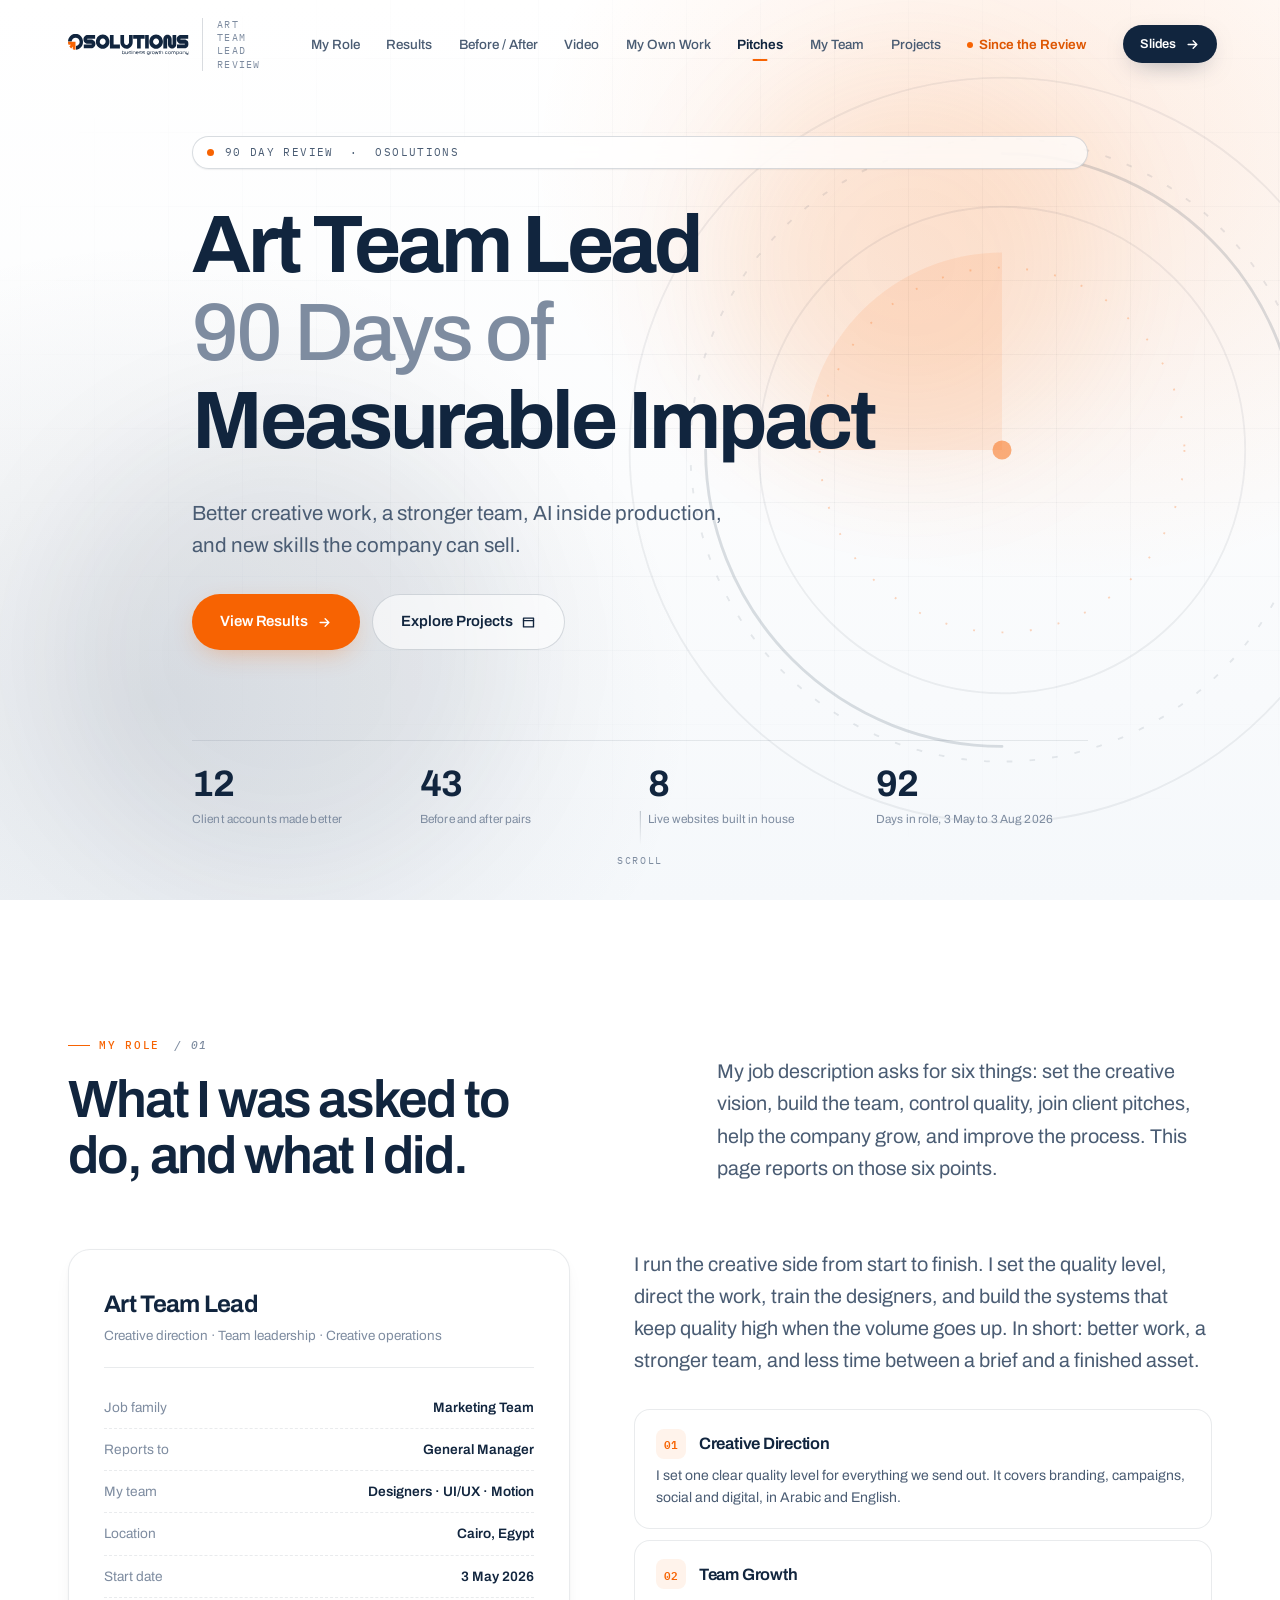
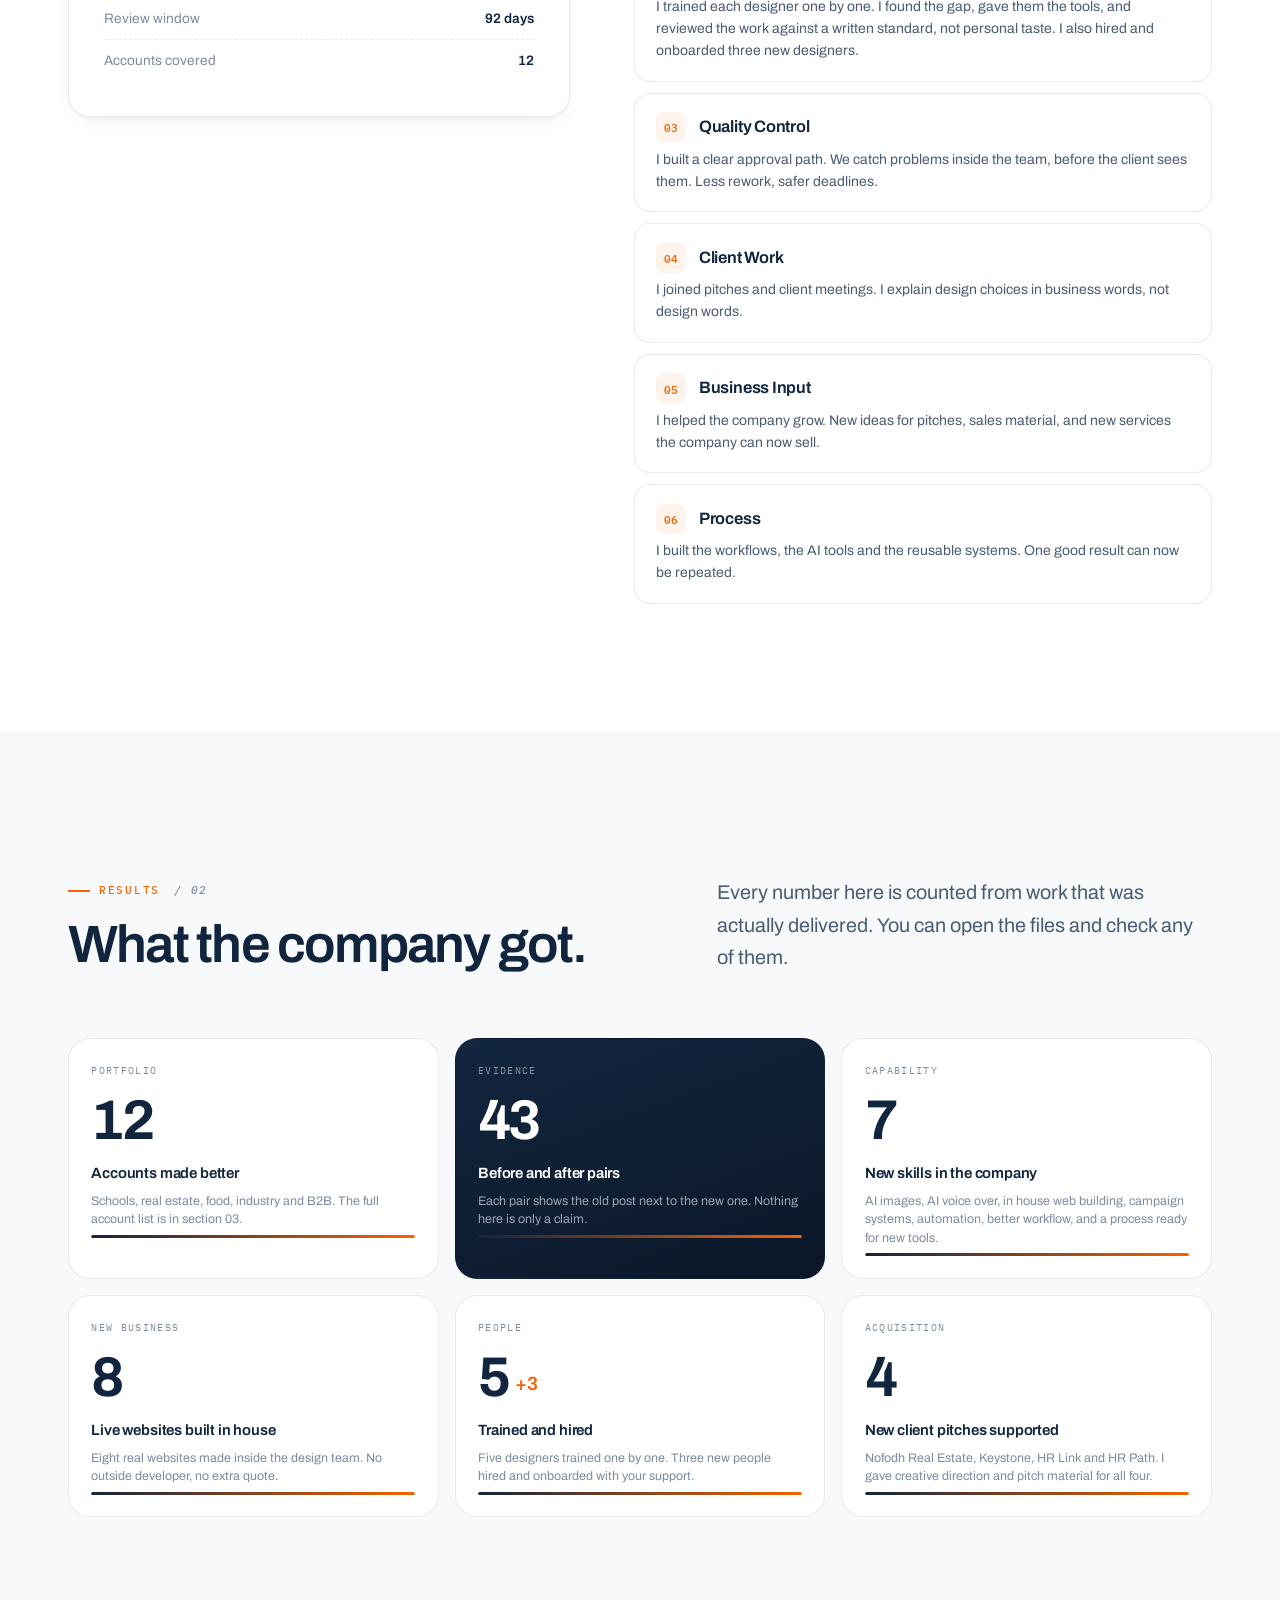
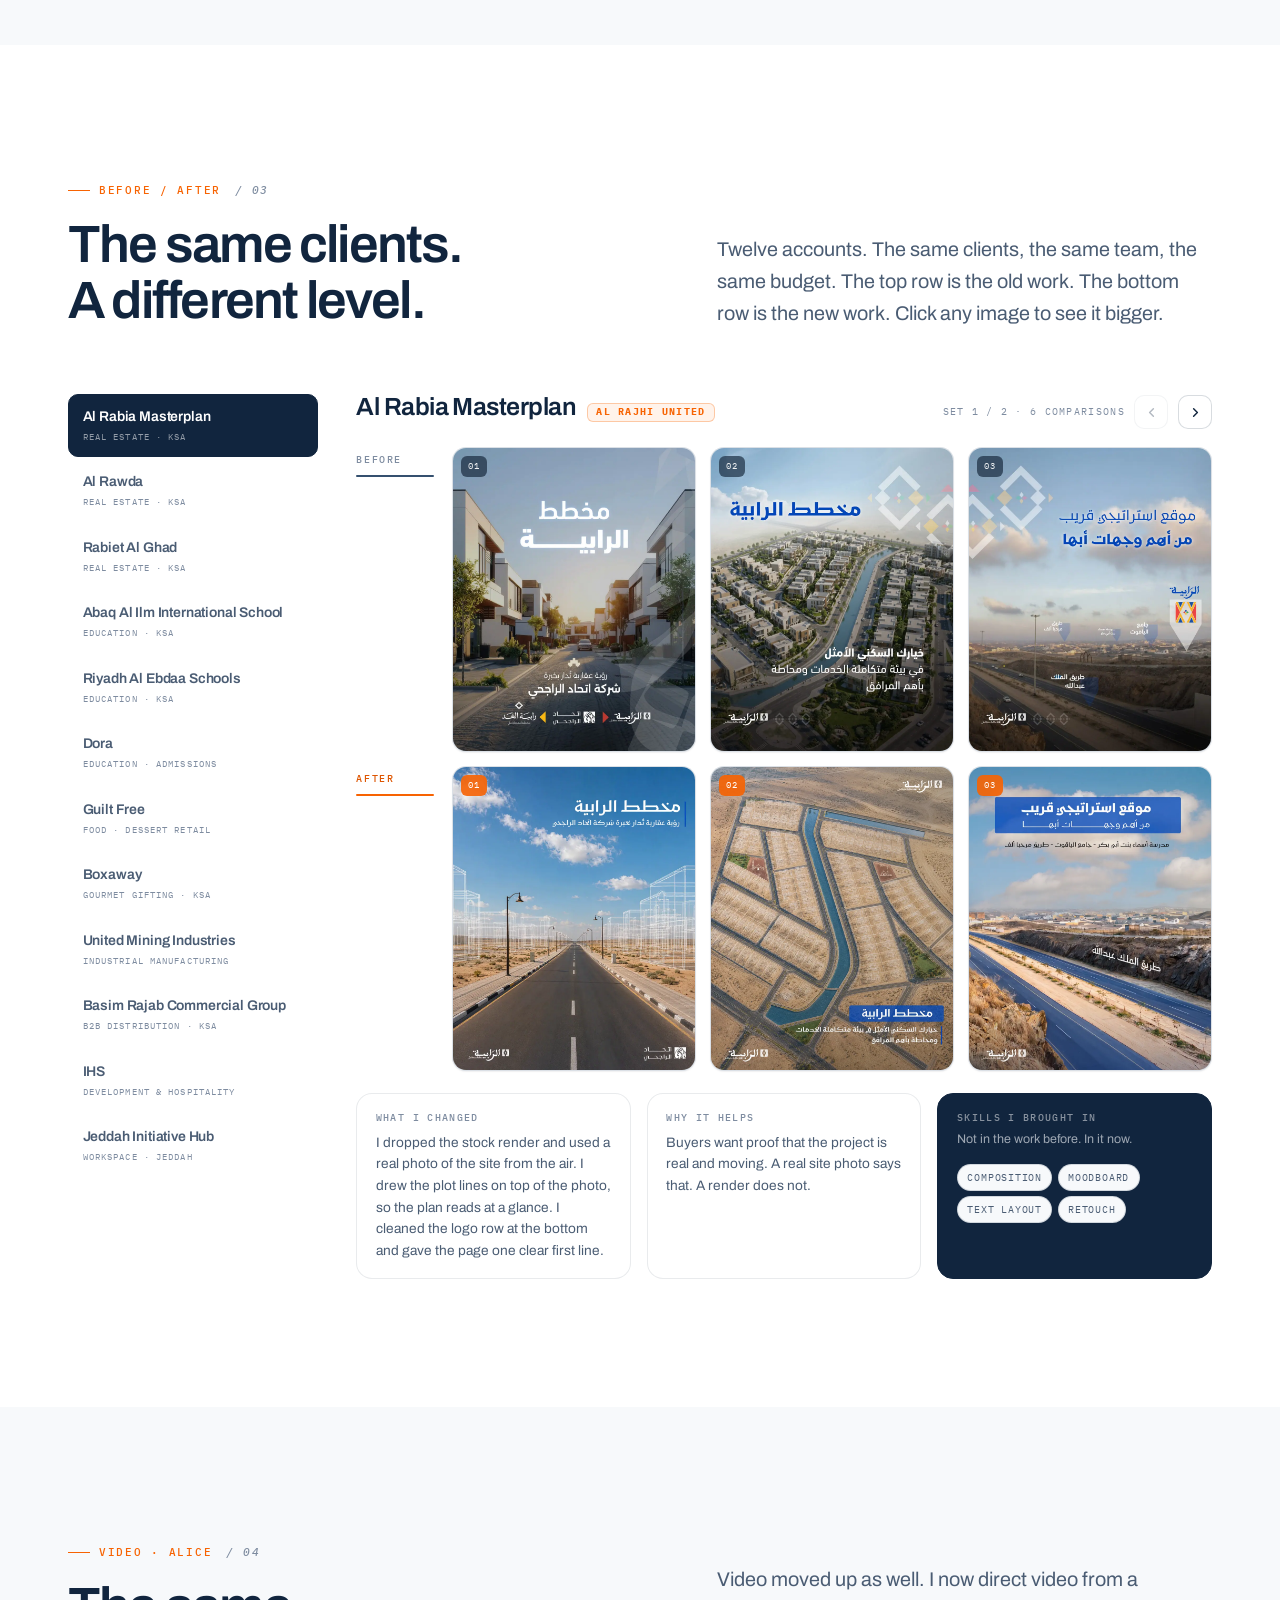
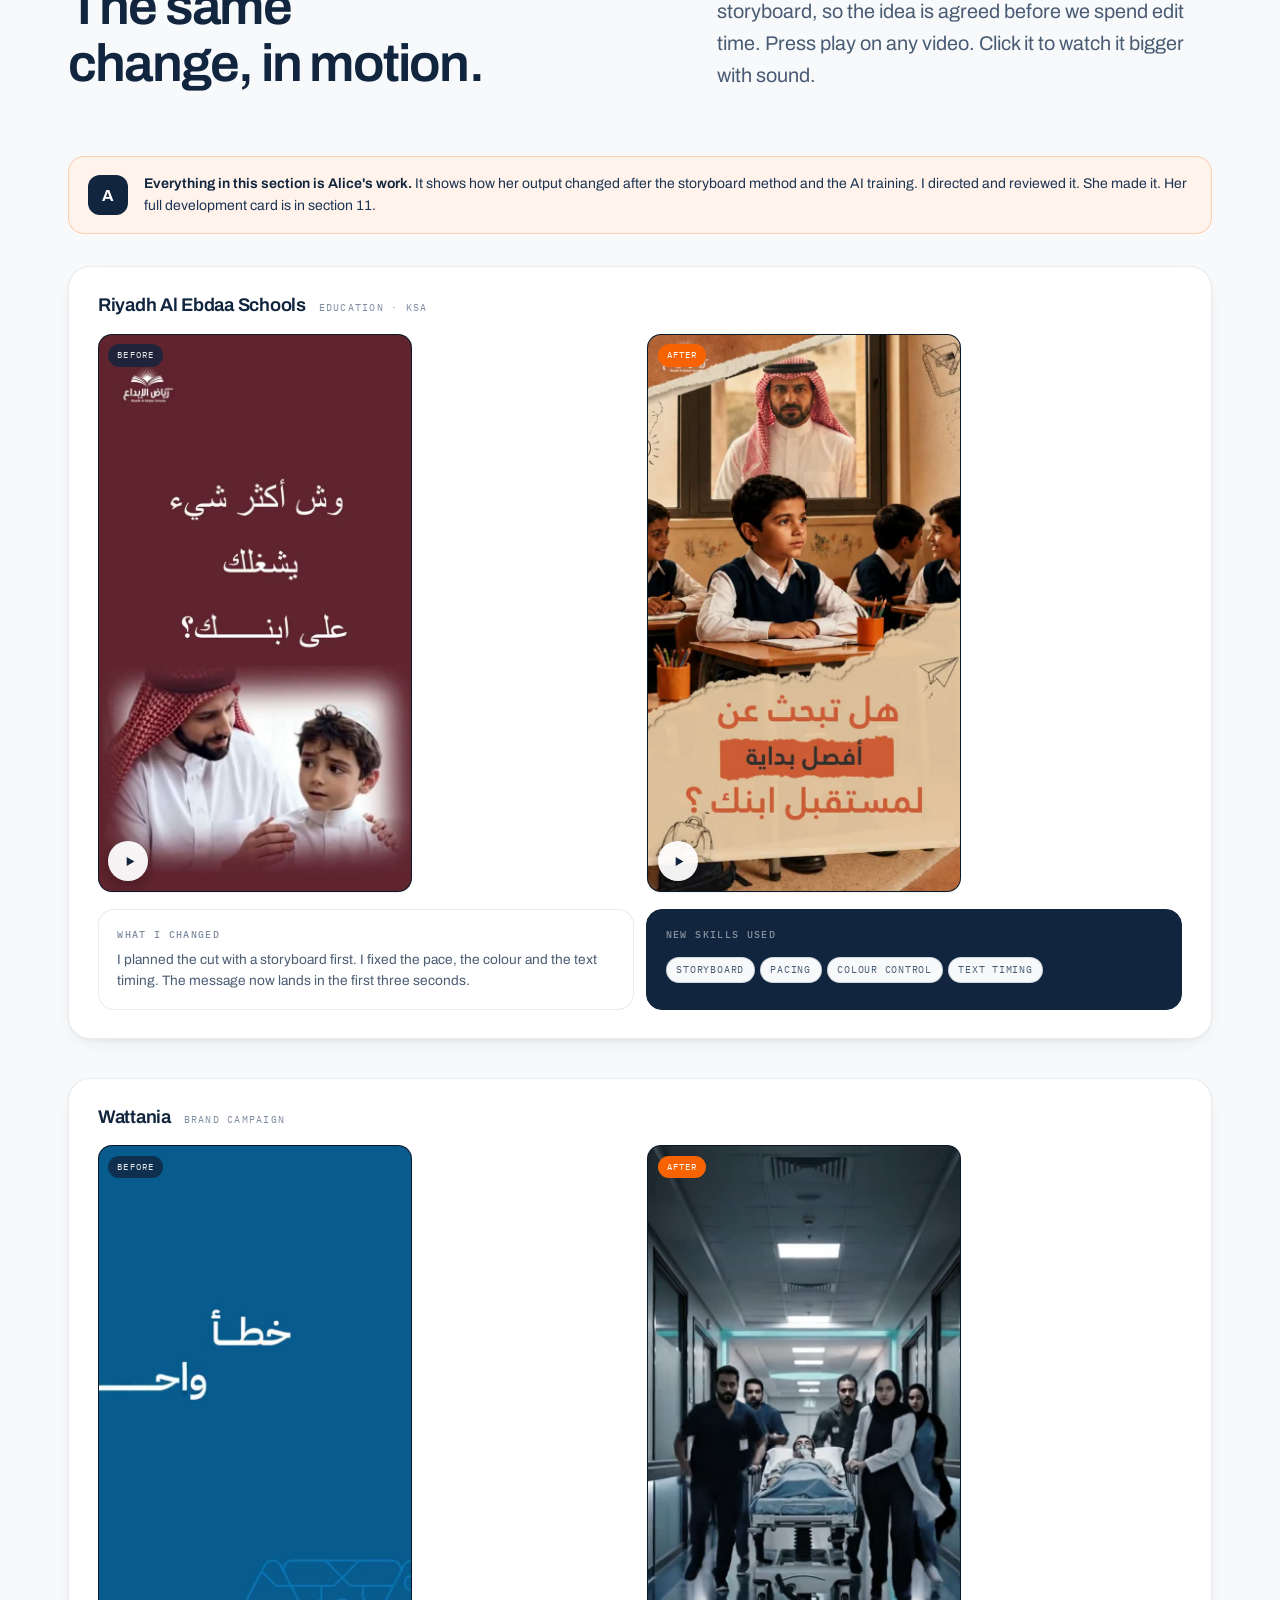
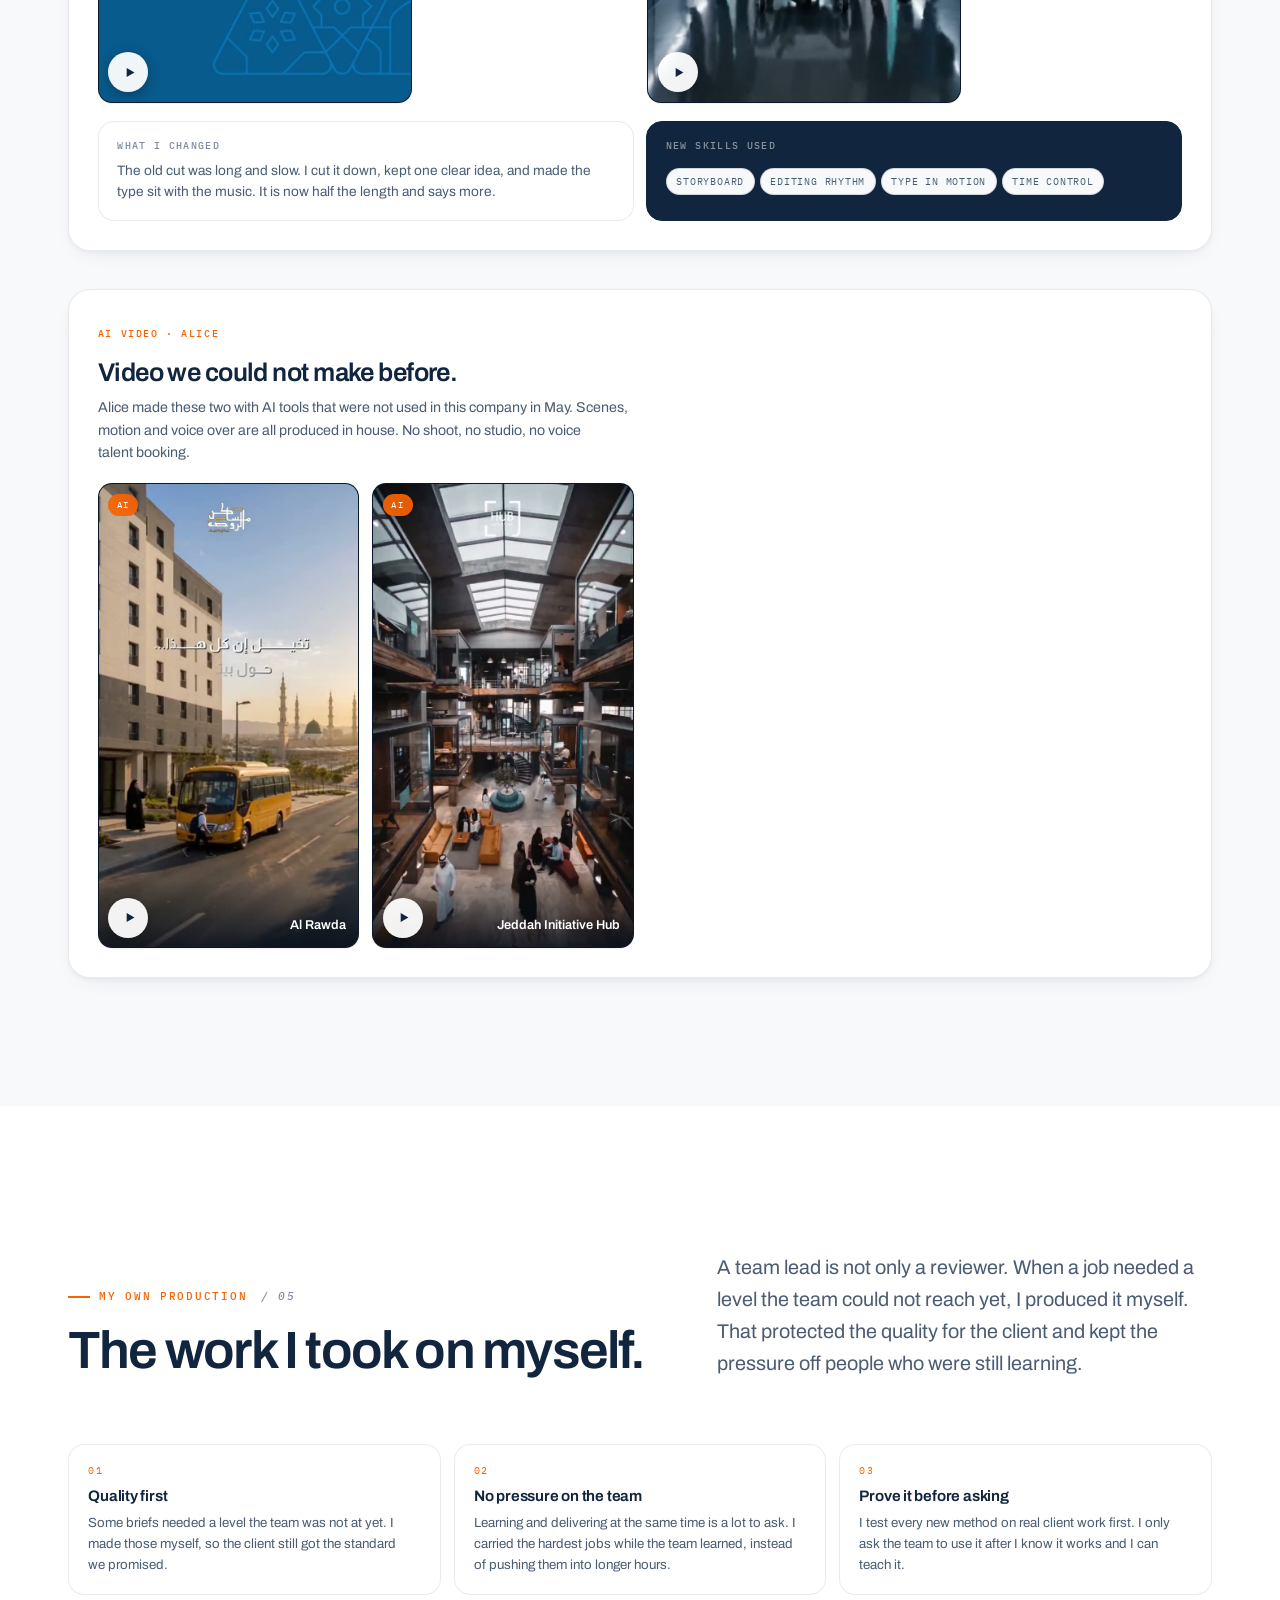
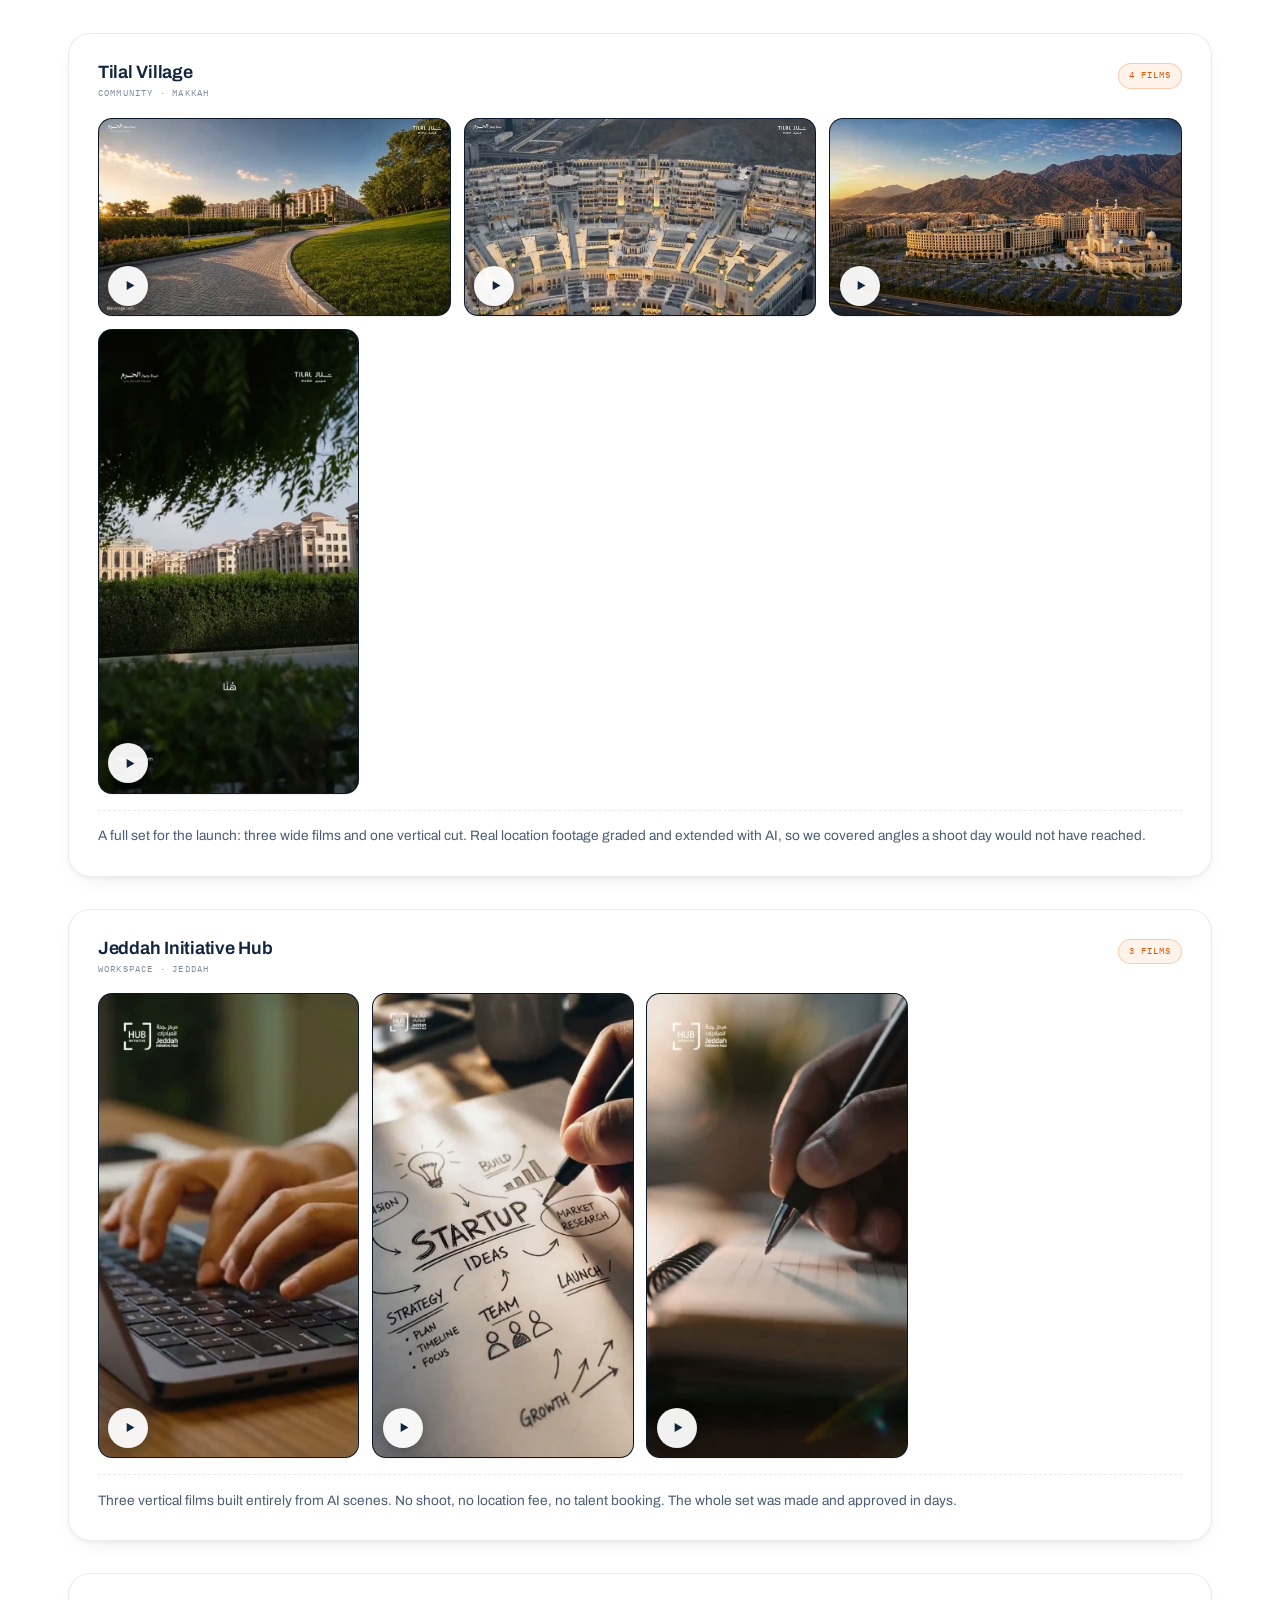
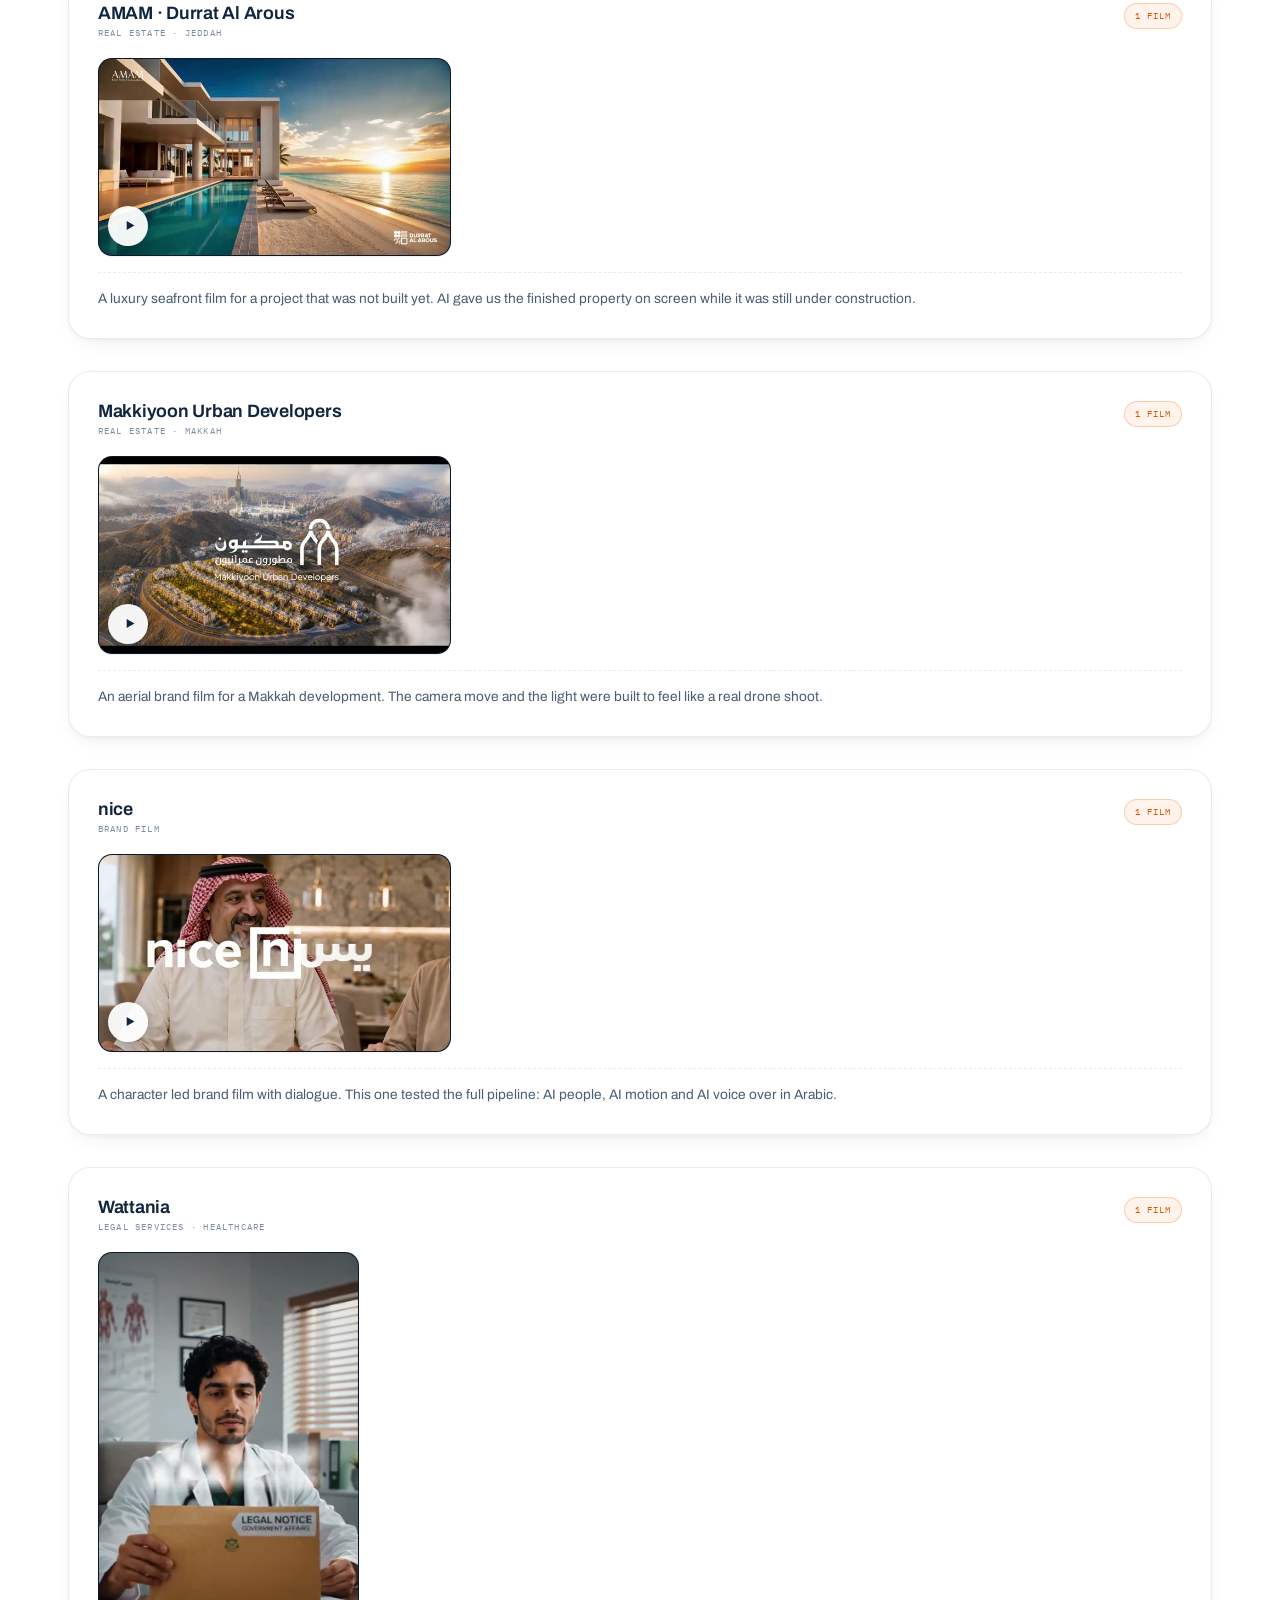
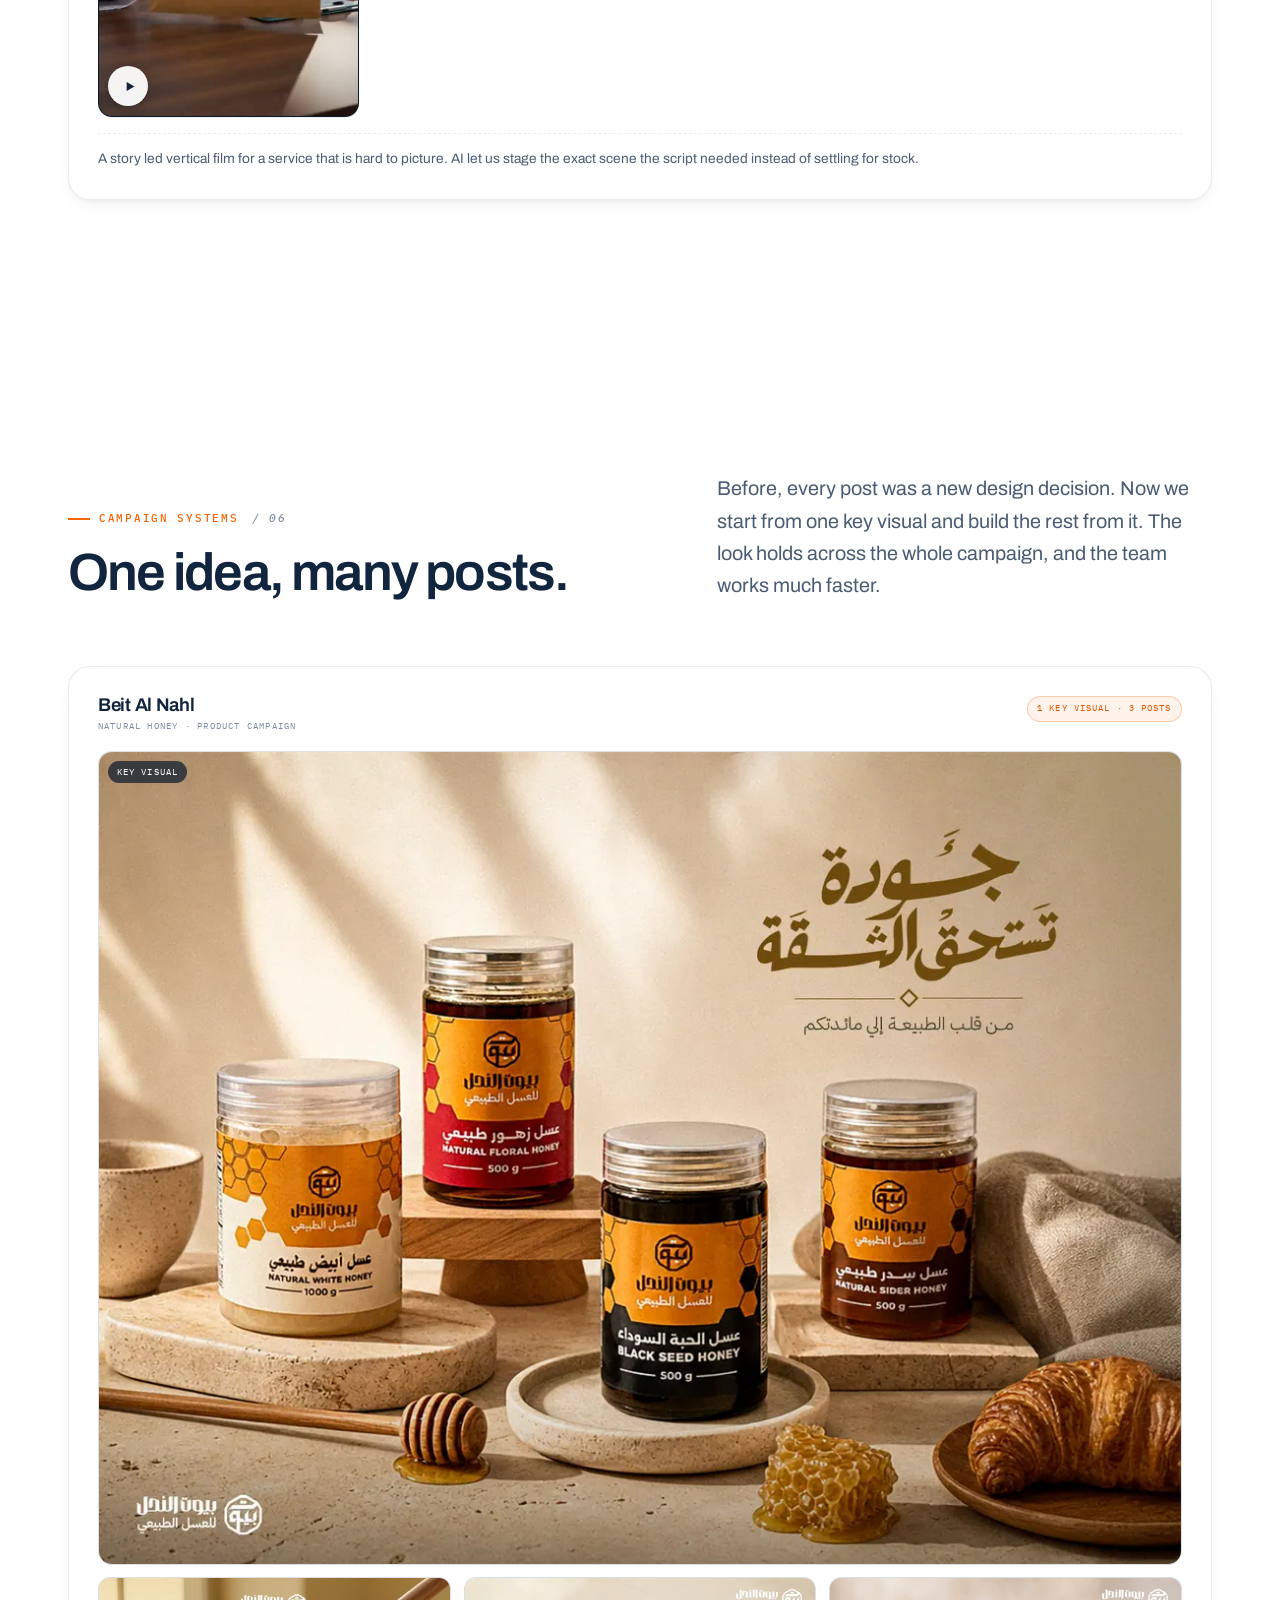
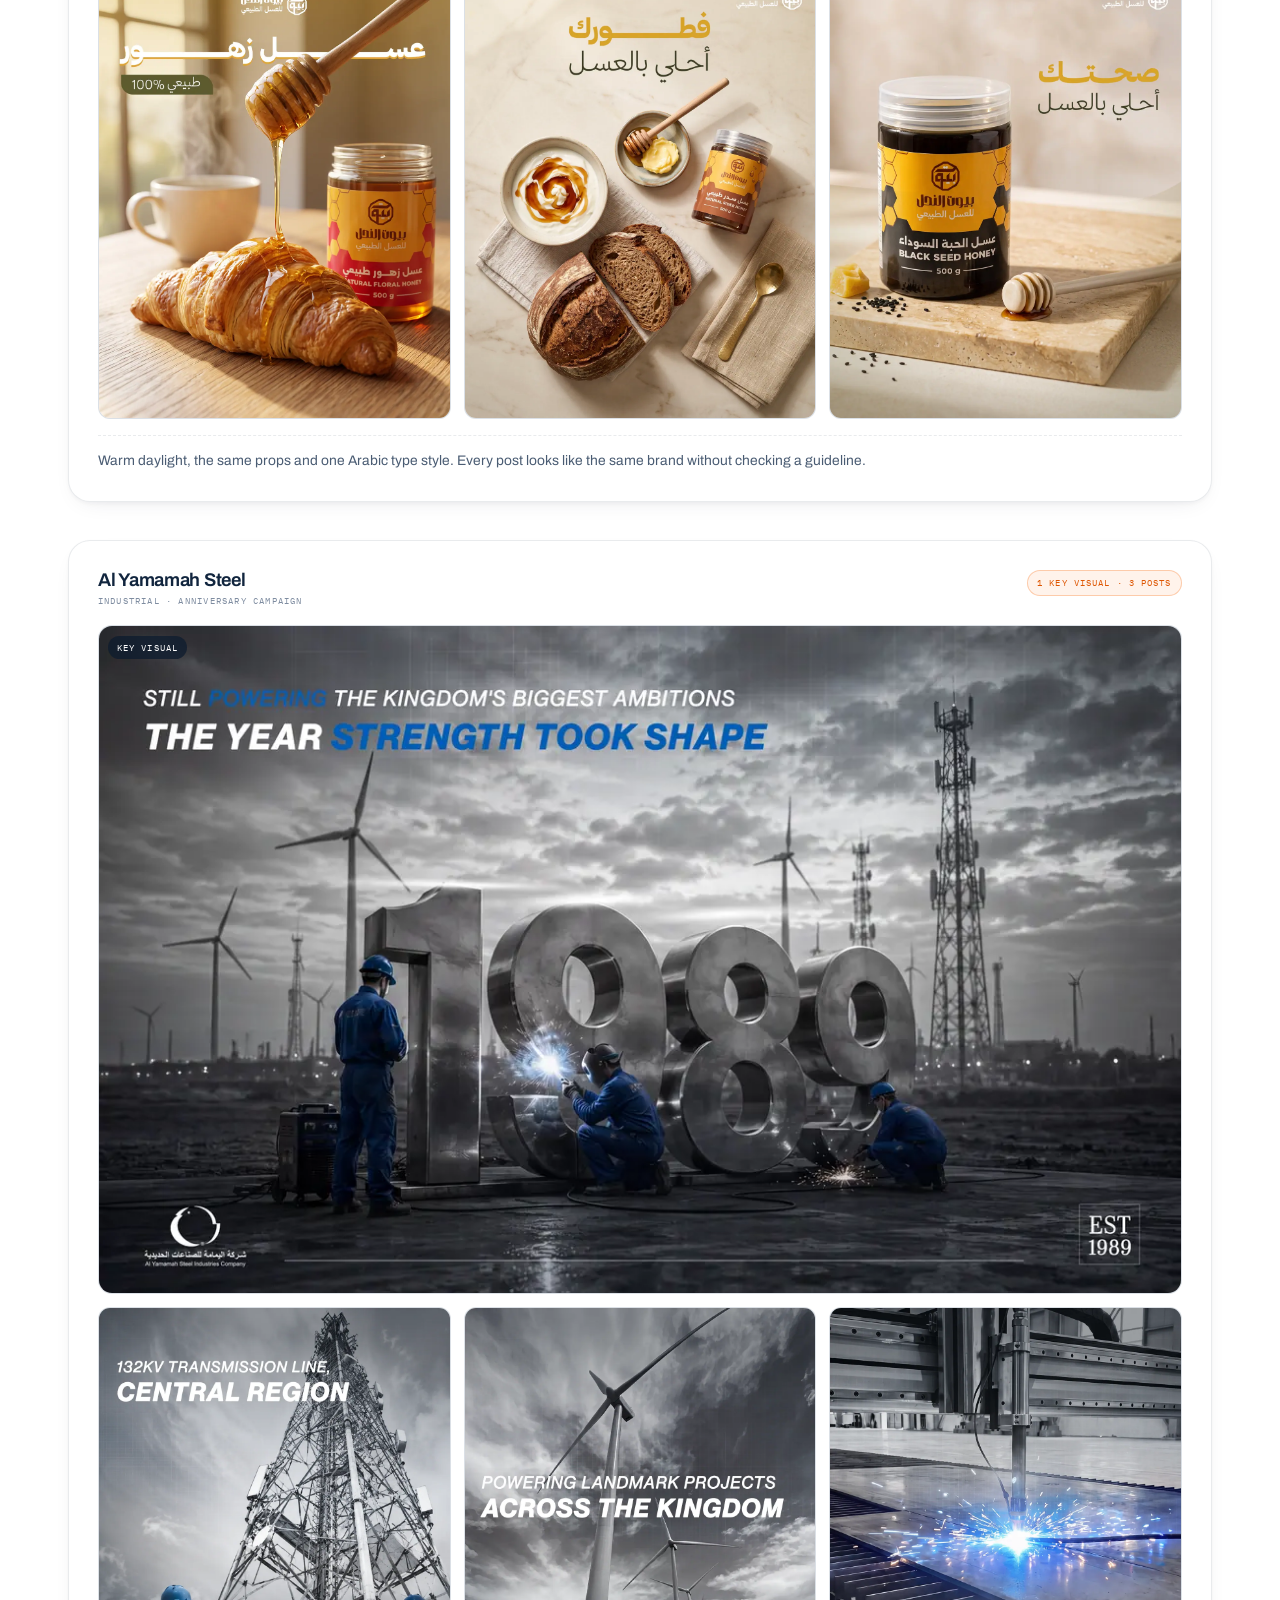
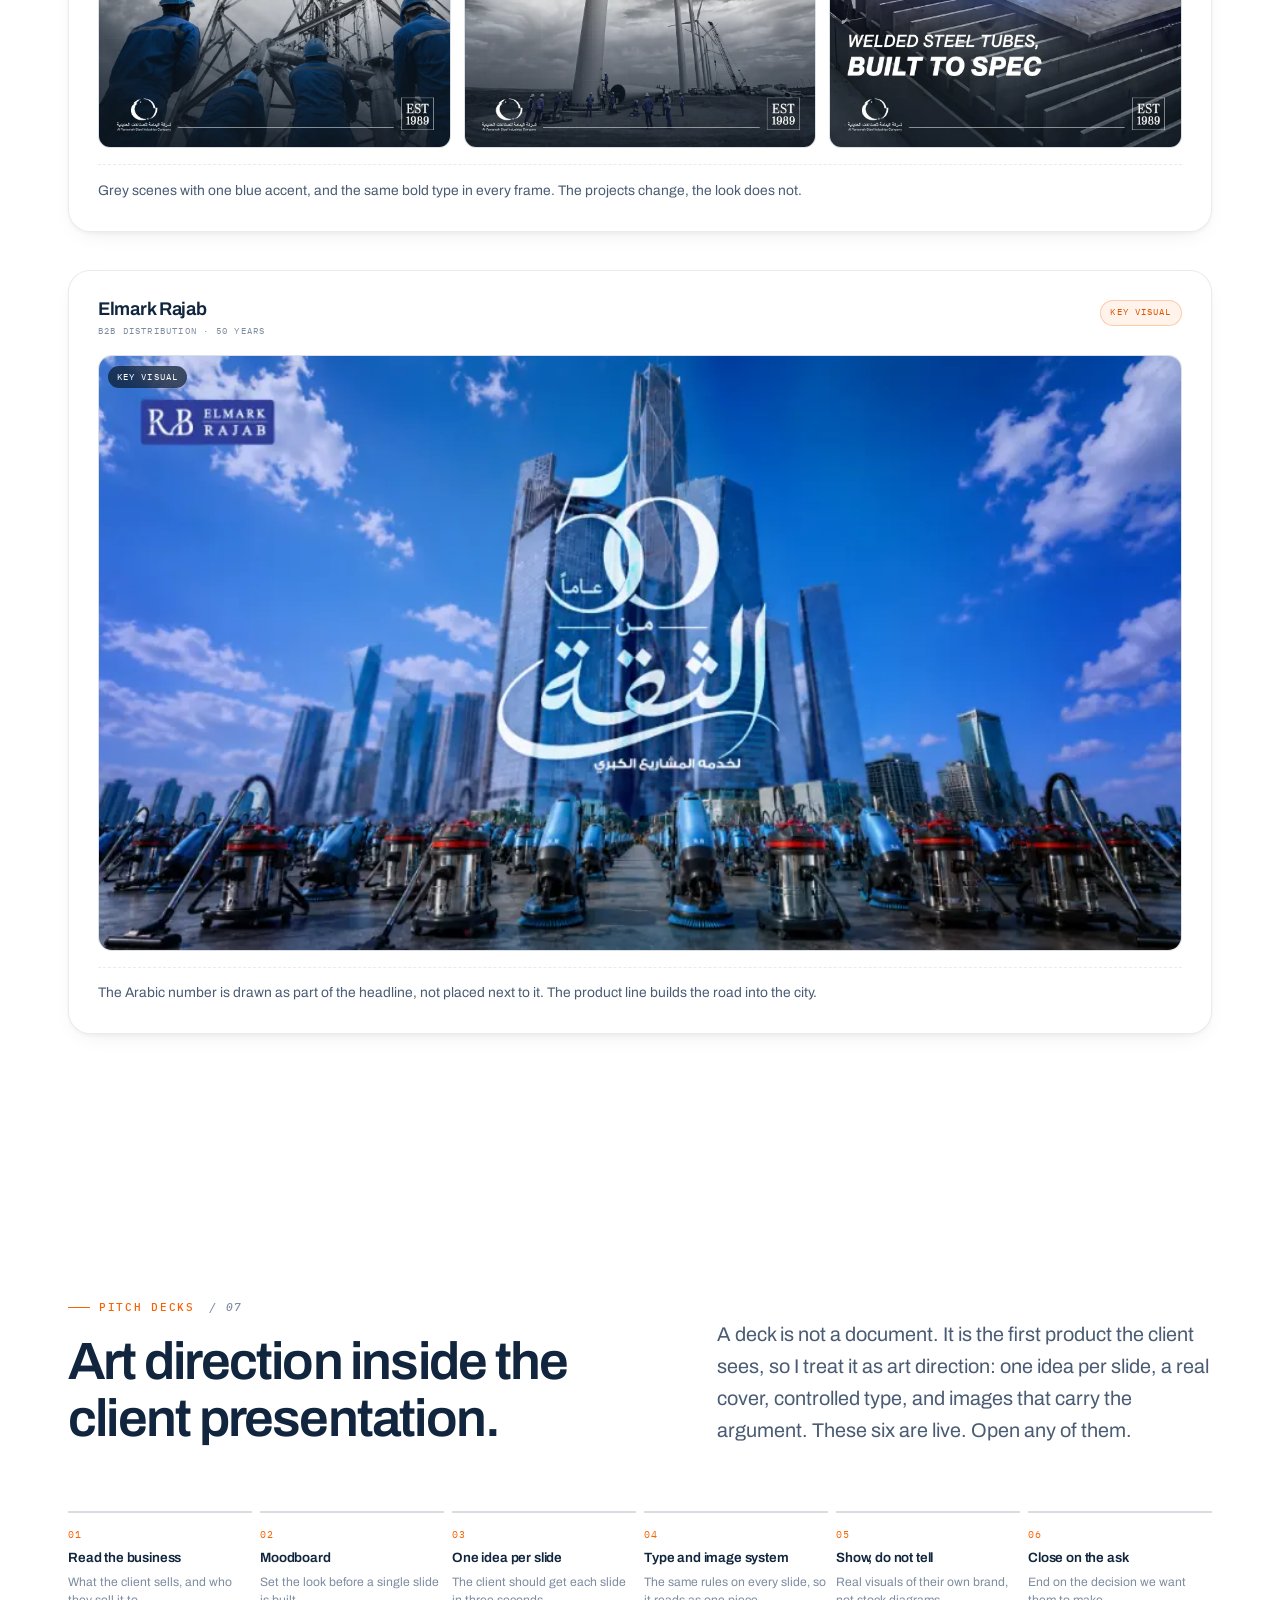
==== index.html @ 4e7a276c "Fix two blank Almashriqiya brochure pages Co-Authored-By: Claude Opus 5.5 <noreply@anthropic.com>" ====
<!DOCTYPE html>
<html lang="en" dir="ltr">
<head>
<meta charset="UTF-8">
<meta name="viewport" content="width=device-width, initial-scale=1">
<title>Art Team Lead · 90 Days of Measurable Impact</title>
<meta name="description" content="A 90 day review of the Art Team Lead role: creative quality, team growth, AI in production, new clients and new skills.">
<meta name="robots" content="noindex, nofollow">
<meta name="theme-color" content="#FFFFFF">
<link rel="icon" type="image/svg+xml" href="assets/img/favicon.svg">
<link rel="preconnect" href="https://fonts.googleapis.com">
<link rel="preconnect" href="https://fonts.gstatic.com" crossorigin>
<link href="https://fonts.googleapis.com/css2?family=Archivo:wdth,wght@100..125,300..800&family=IBM+Plex+Mono:wght@400;500;600&family=IBM+Plex+Sans+Arabic:wght@400;500;600;700&display=swap" rel="stylesheet">
<link rel="stylesheet" href="assets/css/main.css">
<link rel="stylesheet" href="assets/css/now.css?v=5">
</head>
<body>

<div class="scrollbar"><div class="scrollbar__fill" id="progress"></div></div>

<!-- ============ NAV ============ -->
<header class="nav" id="nav">
  <div class="shell nav__in">
    <a class="nav__brand" href="#top">
      <img src="assets/img/logo.svg" alt="Osolutions" width="253" height="44">
      <span>Art Team Lead Review</span>
    </a>
    <nav class="nav__links" aria-label="Sections">
      <a class="nav__link" href="#mandate">My Role</a>
      <a class="nav__link" href="#impact">Results</a>
      <a class="nav__link" href="#evidence">Before / After</a>
      <a class="nav__link" href="#video">Video</a>
      <a class="nav__link" href="#mine">My Own Work</a>
      <a class="nav__link" href="#pitches">Pitches</a>
      <a class="nav__link" href="#people">My Team</a>
      <a class="nav__link" href="#projects">Projects</a>
      <a class="nav__link nav__link--new" href="#since">Since the Review</a>
    </nav>
    <a class="btn btn--navy btn--sm nav__cta" href="#deck">
      Slides
      <svg viewBox="0 0 24 24" fill="none" stroke="currentColor" stroke-width="2.2" stroke-linecap="round" stroke-linejoin="round"><path d="M5 12h14M13 6l6 6-6 6"/></svg>
    </a>
    <button class="nav__toggle" id="navToggle" aria-label="Menu" aria-expanded="false"><span></span></button>
  </div>
</header>

<div class="drawer" id="drawer">
  <ul>
    <li><a href="#mandate">My Role</a></li>
    <li><a href="#impact">Results</a></li>
    <li><a href="#evidence">Before / After</a></li>
    <li><a href="#video">Video</a></li>
    <li><a href="#mine">My Own Work</a></li>
    <li><a href="#campaigns">Campaigns</a></li>
    <li><a href="#pitches">Pitches</a></li>
    <li><a href="#acquisition">New Clients</a></li>
    <li><a href="#innovation">New Skills</a></li>
    <li><a href="#ai">AI</a></li>
    <li><a href="#people">My Team</a></li>
    <li><a href="#projects">Projects</a></li>
    <li><a href="#highlights">Highlights</a></li>
    <li class="drawer__ch"><a href="#since">Since the Review</a></li>
    <li><a href="#n-team">The Team Now</a></li>
    <li><a href="#n-ai">AI Workflow</a></li>
    <li><a href="#n-plan">Learning Plan</a></li>
    <li><a href="#n-work">The Work</a></li>
    <li><a href="#n-sites">Landing Pages</a></li>
  </ul>
</div>

<main id="top">

<!-- ============ HERO ============ -->
<section class="hero">
  <div class="hero__bg" aria-hidden="true">
    <div class="hero__wash"></div>
    <div class="hero__grid"></div>
    <div class="hero__orb hero__orb--1"></div>
    <div class="hero__orb hero__orb--2"></div>
    <svg class="hero__mark" viewBox="0 0 400 400" fill="none">
      <circle class="ring ring--c" cx="200" cy="200" r="196"/>
      <circle class="ring ring--a" cx="200" cy="200" r="164"/>
      <circle class="ring ring--c" cx="200" cy="200" r="128"/>
      <circle class="ring ring--b" cx="200" cy="200" r="96"/>
      <path class="quad" d="M200 200 L200 96 A104 104 0 0 0 96 200 Z"/>
      <path class="arc" d="M200 44 A156 156 0 0 1 356 200"/>
      <path class="arc" d="M200 356 A156 156 0 0 1 44 200"/>
      <circle cx="200" cy="200" r="5" fill="rgba(247,99,2,.55)"/>
    </svg>
  </div>

  <div class="shell hero__in">
    <span class="hero__eyebrow"><i class="hero__pulse"></i> 90 Day Review &nbsp;·&nbsp; Osolutions</span>
    <h1>
      Art Team Lead
      <span class="l2">90 Days of <em>Measurable Impact</em></span>
    </h1>
    <p class="hero__sub">Better creative work, a stronger team, AI inside production, and new skills the company can sell.</p>
    <div class="hero__actions">
      <a class="btn btn--primary btn--lg" href="#impact">
        View Results
        <svg viewBox="0 0 24 24" fill="none" stroke="currentColor" stroke-width="2.2" stroke-linecap="round" stroke-linejoin="round"><path d="M5 12h14M13 6l6 6-6 6"/></svg>
      </a>
      <a class="btn btn--ghost btn--lg" href="#projects">
        Explore Projects
        <svg viewBox="0 0 24 24" fill="none" stroke="currentColor" stroke-width="2.2" stroke-linecap="round" stroke-linejoin="round"><path d="M4 5h16v14H4z"/><path d="M4 9h16"/></svg>
      </a>
    </div>

    <div class="hero__strip">
      <div class="hero__stat"><b data-count="12">0</b><span>Client accounts made better</span></div>
      <div class="hero__stat"><b data-count="43">0</b><span>Before and after pairs</span></div>
      <div class="hero__stat"><b data-count="8">0</b><span>Live websites built in house</span></div>
      <div class="hero__stat"><b data-count="92">0</b><span>Days in role, 3 May to 3 Aug 2026</span></div>
    </div>
  </div>

  <div class="hero__scroll" aria-hidden="true"><i></i><span>Scroll</span></div>
</section>

<!-- ============ 01 · MY ROLE ============ -->
<section class="section" id="mandate">
  <div class="shell">
    <div class="sec-head sec-head--split" data-reveal>
      <div>
        <span class="sec-head__tag">My Role <em class="sec-head__num">/ 01</em></span>
        <h2>What I was asked to do, and what I did.</h2>
      </div>
      <p class="lede">My job description asks for six things: set the creative vision, build the team, control quality, join client pitches, help the company grow, and improve the process. This page reports on those six points.</p>
    </div>

    <div class="mandate">
      <aside class="mandate__card" data-reveal>
        <div class="mandate__id">
          <b>Art Team Lead</b>
          <span>Creative direction · Team leadership · Creative operations</span>
        </div>
        <ul class="mandate__meta">
          <li><span class="k">Job family</span><span class="v">Marketing Team</span></li>
          <li><span class="k">Reports to</span><span class="v">General Manager</span></li>
          <li><span class="k">My team</span><span class="v">Designers · UI/UX · Motion</span></li>
          <li><span class="k">Location</span><span class="v">Cairo, Egypt</span></li>
          <li><span class="k">Start date</span><span class="v">3 May 2026</span></li>
          <li><span class="k">Review window</span><span class="v">92 days</span></li>
          <li><span class="k">Accounts covered</span><span class="v">12</span></li>
        </ul>
      </aside>

      <div>
        <p class="lede" data-reveal>I run the creative side from start to finish. I set the quality level, direct the work, train the designers, and build the systems that keep quality high when the volume goes up. In short: better work, a stronger team, and less time between a brief and a finished asset.</p>

        <div class="pillars" data-reveal-stagger>
          <article class="pillar">
            <div class="pillar__top"><span class="pillar__i">01</span><h4>Creative Direction</h4></div>
            <p>I set one clear quality level for everything we send out. It covers branding, campaigns, social and digital, in Arabic and English.</p>
          </article>
          <article class="pillar">
            <div class="pillar__top"><span class="pillar__i">02</span><h4>Team Growth</h4></div>
            <p>I trained each designer one by one. I found the gap, gave them the tools, and reviewed the work against a written standard, not personal taste. I also hired and onboarded three new designers.</p>
          </article>
          <article class="pillar">
            <div class="pillar__top"><span class="pillar__i">03</span><h4>Quality Control</h4></div>
            <p>I built a clear approval path. We catch problems inside the team, before the client sees them. Less rework, safer deadlines.</p>
          </article>
          <article class="pillar">
            <div class="pillar__top"><span class="pillar__i">04</span><h4>Client Work</h4></div>
            <p>I joined pitches and client meetings. I explain design choices in business words, not design words.</p>
          </article>
          <article class="pillar">
            <div class="pillar__top"><span class="pillar__i">05</span><h4>Business Input</h4></div>
            <p>I helped the company grow. New ideas for pitches, sales material, and new services the company can now sell.</p>
          </article>
          <article class="pillar">
            <div class="pillar__top"><span class="pillar__i">06</span><h4>Process</h4></div>
            <p>I built the workflows, the AI tools and the reusable systems. One good result can now be repeated.</p>
          </article>
        </div>
      </div>
    </div>
  </div>
</section>

<!-- ============ 02 · RESULTS ============ -->
<section class="section section--tint" id="impact">
  <div class="shell">
    <div class="sec-head sec-head--split" data-reveal>
      <div>
        <span class="sec-head__tag">Results <em class="sec-head__num">/ 02</em></span>
        <h2>What the company got.</h2>
      </div>
      <p class="lede">Every number here is counted from work that was actually delivered. You can open the files and check any of them.</p>
    </div>

    <div class="kpis" data-reveal-stagger>
      <article class="kpi" data-tilt>
        <span class="kpi__tag">Portfolio</span>
        <div class="kpi__val"><span data-count="12">0</span></div>
        <div class="kpi__label">Accounts made better</div>
        <p class="kpi__note">Schools, real estate, food, industry and B2B. The full account list is in section 03.</p>
        <div class="kpi__bar"><i data-fill="100"></i></div>
      </article>

      <article class="kpi kpi--accent" data-tilt>
        <span class="kpi__tag">Evidence</span>
        <div class="kpi__val"><span data-count="43">0</span></div>
        <div class="kpi__label">Before and after pairs</div>
        <p class="kpi__note">Each pair shows the old post next to the new one. Nothing here is only a claim.</p>
        <div class="kpi__bar"><i data-fill="100"></i></div>
      </article>

      <article class="kpi" data-tilt>
        <span class="kpi__tag">Capability</span>
        <div class="kpi__val"><span data-count="7">0</span></div>
        <div class="kpi__label">New skills in the company</div>
        <p class="kpi__note">AI images, AI voice over, in house web building, campaign systems, automation, better workflow, and a process ready for new tools.</p>
        <div class="kpi__bar"><i data-fill="100"></i></div>
      </article>

      <article class="kpi" data-tilt>
        <span class="kpi__tag">New Business</span>
        <div class="kpi__val"><span data-count="8">0</span></div>
        <div class="kpi__label">Live websites built in house</div>
        <p class="kpi__note">Eight real websites made inside the design team. No outside developer, no extra quote.</p>
        <div class="kpi__bar"><i data-fill="100"></i></div>
      </article>

      <article class="kpi" data-tilt>
        <span class="kpi__tag">People</span>
        <div class="kpi__val"><span data-count="5">0</span><sup>+3</sup></div>
        <div class="kpi__label">Trained and hired</div>
        <p class="kpi__note">Five designers trained one by one. Three new people hired and onboarded with your support.</p>
        <div class="kpi__bar"><i data-fill="100"></i></div>
      </article>

      <article class="kpi" data-tilt>
        <span class="kpi__tag">Acquisition</span>
        <div class="kpi__val"><span data-count="4">0</span></div>
        <div class="kpi__label">New client pitches supported</div>
        <p class="kpi__note">Nofodh Real Estate, Keystone, HR Link and HR Path. I gave creative direction and pitch material for all four.</p>
        <div class="kpi__bar"><i data-fill="100"></i></div>
      </article>
    </div>
  </div>
</section>

<!-- ============ 03 · BEFORE / AFTER ============ -->
<section class="section" id="evidence">
  <div class="shell">
    <div class="sec-head sec-head--split" data-reveal>
      <div>
        <span class="sec-head__tag">Before / After <em class="sec-head__num">/ 03</em></span>
        <h2>The same clients. A different level.</h2>
      </div>
      <p class="lede">Twelve accounts. The same clients, the same team, the same budget. The top row is the old work. The bottom row is the new work. Click any image to see it bigger.</p>
    </div>

    <div class="ev">
      <div class="ev__list" id="evTabs" role="tablist" aria-label="Accounts"></div>
      <div id="evPanels"></div>
    </div>
  </div>
</section>

<!-- ============ 04 · VIDEO ============ -->
<section class="section section--tint" id="video">
  <div class="shell">
    <div class="sec-head sec-head--split" data-reveal>
      <div>
        <span class="sec-head__tag">Video · Alice <em class="sec-head__num">/ 04</em></span>
        <h2>The same change, in motion.</h2>
      </div>
      <p class="lede">Video moved up as well. I now direct video from a storyboard, so the idea is agreed before we spend edit time. Press play on any video. Click it to watch it bigger with sound.</p>
    </div>

    <div class="byline" data-reveal>
      <span class="byline__av">A</span>
      <p><b>Everything in this section is Alice's work.</b> It shows how her output changed after the storyboard method and the AI training. I directed and reviewed it. She made it. Her full development card is in section 11.</p>
    </div>

    <div class="vid" data-reveal-stagger>
      <article class="vid__pair">
        <div class="vid__hd">
          <h4>Riyadh Al Ebdaa Schools</h4>
          <span class="vid__meta">Education · KSA</span>
        </div>
        <div class="vid__grid">
          <figure class="vid__cell" data-src="assets/video/riyadh-before.mp4" data-title="Riyadh Al Ebdaa, before">
            <span class="vid__badge vid__badge--b">Before</span>
            <video src="assets/video/riyadh-before.mp4" poster="assets/video/riyadh-before.jpg" muted loop playsinline preload="none"></video>
            <button class="vid__play" type="button" aria-label="Play Riyadh Al Ebdaa before video">
              <svg viewBox="0 0 24 24" fill="currentColor"><path d="M8 5.5v13l11-6.5z"/></svg>
            </button>
          </figure>
          <figure class="vid__cell" data-src="assets/video/riyadh-after.mp4" data-title="Riyadh Al Ebdaa, after">
            <span class="vid__badge vid__badge--a">After</span>
            <video src="assets/video/riyadh-after.mp4" poster="assets/video/riyadh-after.jpg" muted loop playsinline preload="none"></video>
            <button class="vid__play" type="button" aria-label="Play Riyadh Al Ebdaa after video">
              <svg viewBox="0 0 24 24" fill="currentColor"><path d="M8 5.5v13l11-6.5z"/></svg>
            </button>
          </figure>
        </div>
        <div class="vid__notes">
          <div class="note"><b>What I changed</b><p>I planned the cut with a storyboard first. I fixed the pace, the colour and the text timing. The message now lands in the first three seconds.</p></div>
          <div class="note note--impact"><b>New skills used</b>
            <div class="chips"><span class="chip">Storyboard</span><span class="chip">Pacing</span><span class="chip">Colour control</span><span class="chip">Text timing</span></div>
          </div>
        </div>
      </article>

      <article class="vid__pair">
        <div class="vid__hd">
          <h4>Wattania</h4>
          <span class="vid__meta">Brand campaign</span>
        </div>
        <div class="vid__grid">
          <figure class="vid__cell" data-src="assets/video/wattania-before.mp4" data-title="Wattania, before">
            <span class="vid__badge vid__badge--b">Before</span>
            <video src="assets/video/wattania-before.mp4" poster="assets/video/wattania-before.jpg" muted loop playsinline preload="none"></video>
            <button class="vid__play" type="button" aria-label="Play Wattania before video">
              <svg viewBox="0 0 24 24" fill="currentColor"><path d="M8 5.5v13l11-6.5z"/></svg>
            </button>
          </figure>
          <figure class="vid__cell" data-src="assets/video/wattania-after.mp4" data-title="Wattania, after">
            <span class="vid__badge vid__badge--a">After</span>
            <video src="assets/video/wattania-after.mp4" poster="assets/video/wattania-after.jpg" muted loop playsinline preload="none"></video>
            <button class="vid__play" type="button" aria-label="Play Wattania after video">
              <svg viewBox="0 0 24 24" fill="currentColor"><path d="M8 5.5v13l11-6.5z"/></svg>
            </button>
          </figure>
        </div>
        <div class="vid__notes">
          <div class="note"><b>What I changed</b><p>The old cut was long and slow. I cut it down, kept one clear idea, and made the type sit with the music. It is now half the length and says more.</p></div>
          <div class="note note--impact"><b>New skills used</b>
            <div class="chips"><span class="chip">Storyboard</span><span class="chip">Editing rhythm</span><span class="chip">Type in motion</span><span class="chip">Time control</span></div>
          </div>
        </div>
      </article>
    </div>

    <div class="vid__ai" data-reveal>
      <div class="vid__aihd">
        <span class="hires__tag">AI video · Alice</span>
        <h3>Video we could not make before.</h3>
        <p>Alice made these two with AI tools that were not used in this company in May. Scenes, motion and voice over are all produced in house. No shoot, no studio, no voice talent booking.</p>
      </div>
      <div class="vid__aigrid">
        <figure class="vid__cell" data-src="assets/video/ai-alrawda.mp4" data-title="Al Rawda, AI video">
          <span class="vid__badge vid__badge--ai">AI</span>
          <video src="assets/video/ai-alrawda.mp4" poster="assets/video/ai-alrawda.jpg" muted loop playsinline preload="none"></video>
          <button class="vid__play" type="button" aria-label="Play Al Rawda AI video">
            <svg viewBox="0 0 24 24" fill="currentColor"><path d="M8 5.5v13l11-6.5z"/></svg>
          </button>
          <figcaption>Al Rawda</figcaption>
        </figure>
        <figure class="vid__cell" data-src="assets/video/ai-hub.mp4" data-title="Jeddah Hub, AI video">
          <span class="vid__badge vid__badge--ai">AI</span>
          <video src="assets/video/ai-hub.mp4" poster="assets/video/ai-hub.jpg" muted loop playsinline preload="none"></video>
          <button class="vid__play" type="button" aria-label="Play Jeddah Hub AI video">
            <svg viewBox="0 0 24 24" fill="currentColor"><path d="M8 5.5v13l11-6.5z"/></svg>
          </button>
          <figcaption>Jeddah Initiative Hub</figcaption>
        </figure>
      </div>
    </div>
  </div>
</section>

<!-- ============ 05 · MY OWN WORK ============ -->
<section class="section" id="mine">
  <div class="shell">
    <div class="sec-head sec-head--split" data-reveal>
      <div>
        <span class="sec-head__tag">My Own Production <em class="sec-head__num">/ 05</em></span>
        <h2>The work I took on myself.</h2>
      </div>
      <p class="lede">A team lead is not only a reviewer. When a job needed a level the team could not reach yet, I produced it myself. That protected the quality for the client and kept the pressure off people who were still learning.</p>
    </div>

    <div class="mine__why" data-reveal-stagger>
      <div class="mine__wc"><span class="mine__wn">01</span><b>Quality first</b><p>Some briefs needed a level the team was not at yet. I made those myself, so the client still got the standard we promised.</p></div>
      <div class="mine__wc"><span class="mine__wn">02</span><b>No pressure on the team</b><p>Learning and delivering at the same time is a lot to ask. I carried the hardest jobs while the team learned, instead of pushing them into longer hours.</p></div>
      <div class="mine__wc"><span class="mine__wn">03</span><b>Prove it before asking</b><p>I test every new method on real client work first. I only ask the team to use it after I know it works and I can teach it.</p></div>
    </div>

    <div class="mine" id="mineList" data-reveal-stagger></div>
  </div>
</section>

<!-- ============ 06 · CAMPAIGNS ============ -->
<section class="section" id="campaigns">
  <div class="shell">
    <div class="sec-head sec-head--split" data-reveal>
      <div>
        <span class="sec-head__tag">Campaign Systems <em class="sec-head__num">/ 06</em></span>
        <h2>One idea, many posts.</h2>
      </div>
      <p class="lede">Before, every post was a new design decision. Now we start from one key visual and build the rest from it. The look holds across the whole campaign, and the team works much faster.</p>
    </div>

    <div class="camps" data-reveal-stagger>
      <article class="camp">
        <div class="camp__hd">
          <div><h4>Beit Al Nahl</h4><span class="camp__meta">Natural honey · Product campaign</span></div>
          <span class="camp__count">1 key visual · 3 posts</span>
        </div>
        <figure class="camp__kv"><img src="assets/campaign/c1-1.webp" alt="Beit Al Nahl key visual" loading="lazy" decoding="async"><figcaption>Key visual</figcaption></figure>
        <div class="camp__row">
          <img src="assets/campaign/c1-2.webp" alt="Beit Al Nahl campaign post 1" loading="lazy" decoding="async">
          <img src="assets/campaign/c1-3.webp" alt="Beit Al Nahl campaign post 2" loading="lazy" decoding="async">
          <img src="assets/campaign/c1-4.webp" alt="Beit Al Nahl campaign post 3" loading="lazy" decoding="async">
        </div>
        <p class="camp__note">Warm daylight, the same props and one Arabic type style. Every post looks like the same brand without checking a guideline.</p>
      </article>

      <article class="camp">
        <div class="camp__hd">
          <div><h4>Al Yamamah Steel</h4><span class="camp__meta">Industrial · Anniversary campaign</span></div>
          <span class="camp__count">1 key visual · 3 posts</span>
        </div>
        <figure class="camp__kv"><img src="assets/campaign/c2-1.webp" alt="Al Yamamah Steel key visual" loading="lazy" decoding="async"><figcaption>Key visual</figcaption></figure>
        <div class="camp__row">
          <img src="assets/campaign/c2-2.webp" alt="Al Yamamah Steel campaign post 1" loading="lazy" decoding="async">
          <img src="assets/campaign/c2-3.webp" alt="Al Yamamah Steel campaign post 2" loading="lazy" decoding="async">
          <img src="assets/campaign/c2-4.webp" alt="Al Yamamah Steel campaign post 3" loading="lazy" decoding="async">
        </div>
        <p class="camp__note">Grey scenes with one blue accent, and the same bold type in every frame. The projects change, the look does not.</p>
      </article>

      <article class="camp camp--single">
        <div class="camp__hd">
          <div><h4>Elmark Rajab</h4><span class="camp__meta">B2B distribution · 50 years</span></div>
          <span class="camp__count">Key visual</span>
        </div>
        <figure class="camp__kv"><img src="assets/campaign/c3-1.webp" alt="Elmark Rajab 50 years key visual" loading="lazy" decoding="async"><figcaption>Key visual</figcaption></figure>
        <p class="camp__note">The Arabic number is drawn as part of the headline, not placed next to it. The product line builds the road into the city.</p>
      </article>
    </div>
  </div>
</section>

<!-- ============ 07 · PITCHES ============ -->
<section class="section" id="pitches">
  <div class="shell">
    <div class="sec-head sec-head--split" data-reveal>
      <div>
        <span class="sec-head__tag">Pitch Decks <em class="sec-head__num">/ 07</em></span>
        <h2>Art direction inside the client presentation.</h2>
      </div>
      <p class="lede">A deck is not a document. It is the first product the client sees, so I treat it as art direction: one idea per slide, a real cover, controlled type, and images that carry the argument. These six are live. Open any of them.</p>
    </div>

    <div class="pitch__flow" data-reveal-stagger>
      <div class="acq__step"><i>01</i><b>Read the business</b><span>What the client sells, and who they sell it to.</span></div>
      <div class="acq__step"><i>02</i><b>Moodboard</b><span>Set the look before a single slide is built.</span></div>
      <div class="acq__step"><i>03</i><b>One idea per slide</b><span>The client should get each slide in three seconds.</span></div>
      <div class="acq__step"><i>04</i><b>Type and image system</b><span>The same rules on every slide, so it reads as one piece.</span></div>
      <div class="acq__step"><i>05</i><b>Show, do not tell</b><span>Real visuals of their own brand, not stock diagrams.</span></div>
      <div class="acq__step"><i>06</i><b>Close on the ask</b><span>End on the decision we want them to make.</span></div>
    </div>

    <div class="pitch" data-reveal-stagger>
      <a class="pitch__c" href="https://docs.google.com/presentation/d/1pscGhwkRvgZN_fdYyf1pfSK6T2I7w-KZ6d8CDwtx9sI/edit" target="_blank" rel="noopener">
        <span class="pitch__n">01</span>
        <div><b>Dallah Real Estate</b><span class="pitch__meta">Real Estate · KSA</span></div>
        <svg viewBox="0 0 24 24" fill="none" stroke="currentColor" stroke-width="2.2" stroke-linecap="round" stroke-linejoin="round"><path d="M7 17L17 7M9 7h8v8"/></svg>
      </a>
      <a class="pitch__c" href="https://docs.google.com/presentation/d/1mhck0T9beh6hIaNT7Vah2TqRqLQPc6ugjHblKgRMjf4/edit" target="_blank" rel="noopener">
        <span class="pitch__n">02</span>
        <div><b>Beit Al Nahl</b><span class="pitch__meta">Natural honey · Product</span></div>
        <svg viewBox="0 0 24 24" fill="none" stroke="currentColor" stroke-width="2.2" stroke-linecap="round" stroke-linejoin="round"><path d="M7 17L17 7M9 7h8v8"/></svg>
      </a>
      <a class="pitch__c" href="https://docs.google.com/presentation/d/1Dltd7lcyuZFfi5FTELGq4Z1W5-3kkXlkejYrrQ26tgM/edit" target="_blank" rel="noopener">
        <span class="pitch__n">03</span>
        <div><b>Al Yamamah Steel</b><span class="pitch__meta">Industrial · KSA</span></div>
        <svg viewBox="0 0 24 24" fill="none" stroke="currentColor" stroke-width="2.2" stroke-linecap="round" stroke-linejoin="round"><path d="M7 17L17 7M9 7h8v8"/></svg>
      </a>
      <a class="pitch__c" href="https://docs.google.com/presentation/d/1_pH-9977ByJC1Kow44Ibtv6wCw5hrBk-mE-QcLtbDXo/edit" target="_blank" rel="noopener">
        <span class="pitch__n">04</span>
        <div><b>Keystone</b><span class="pitch__meta">Construction · Jeddah</span></div>
        <svg viewBox="0 0 24 24" fill="none" stroke="currentColor" stroke-width="2.2" stroke-linecap="round" stroke-linejoin="round"><path d="M7 17L17 7M9 7h8v8"/></svg>
      </a>
      <a class="pitch__c" href="https://docs.google.com/presentation/d/1QzP2GaCBy-gXQ3Difsrx0OhabOE7gbBN/edit" target="_blank" rel="noopener">
        <span class="pitch__n">05</span>
        <div><b>Tilal Village</b><span class="pitch__meta">Community · Makkah</span></div>
        <svg viewBox="0 0 24 24" fill="none" stroke="currentColor" stroke-width="2.2" stroke-linecap="round" stroke-linejoin="round"><path d="M7 17L17 7M9 7h8v8"/></svg>
      </a>
      <a class="pitch__c" href="https://docs.google.com/presentation/d/1HaGUulZbjqr_cirfdj6GlmowAq2px3HB/edit" target="_blank" rel="noopener">
        <span class="pitch__n">06</span>
        <div><b>Nofodh Real Estate</b><span class="pitch__meta">Real Estate · KSA</span></div>
        <svg viewBox="0 0 24 24" fill="none" stroke="currentColor" stroke-width="2.2" stroke-linecap="round" stroke-linejoin="round"><path d="M7 17L17 7M9 7h8v8"/></svg>
      </a>
    </div>
  </div>
</section>

<!-- ============ 08 · NEW CLIENTS ============ -->
<section class="section section--tint" id="acquisition">
  <div class="shell">
    <div class="sec-head sec-head--split" data-reveal>
      <div>
        <span class="sec-head__tag">New Clients <em class="sec-head__num">/ 08</em></span>
        <h2>Design that helps us win the pitch.</h2>
      </div>
      <p class="lede">In a pitch, the client is not buying a deck. They are buying proof that we can do the work. On four pitches I gave that proof directly. On three of them I built a full website they could open in a browser.</p>
    </div>

    <div class="acq" data-reveal-stagger>
      <article class="acq__card">
        <div class="acq__top">
          <span class="acq__name ar">نفوذ العقارية</span>
          <span class="acq__type">Real Estate · KSA</span>
        </div>
        <p class="acq__role">I set the creative direction and the visual position before the money talk. The client saw what we can do, not what we say we can do.</p>
        <div class="acq__levers">
          <span class="chip">Creative Direction</span><span class="chip">Visual Position</span><span class="chip">Pitch Support</span>
        </div>
      </article>

      <article class="acq__card">
        <div class="acq__top">
          <span class="acq__name">Keystone</span>
          <span class="acq__type">Construction · Jeddah</span>
        </div>
        <p class="acq__role">I built and published a full front end: home, projects and contact. The client did not review an idea. They opened a working site with their own brand on it.</p>
        <div class="acq__levers">
          <span class="chip chip--live">Live Build</span><span class="chip">Creative Direction</span><span class="chip">Client Trust</span>
        </div>
      </article>

      <article class="acq__card">
        <div class="acq__top">
          <span class="acq__name">HR Link</span>
          <span class="acq__type">HR software · Arabic RTL</span>
        </div>
        <p class="acq__role">An Arabic first redesign with the client's own words kept exactly as they were. Only one thing changed: the quality of the execution. That made the comparison very easy to see.</p>
        <div class="acq__levers">
          <span class="chip chip--live">Live Build</span><span class="chip">Arabic Typography</span><span class="chip">Strategy</span>
        </div>
      </article>

      <article class="acq__card">
        <div class="acq__top">
          <span class="acq__name">HR Path</span>
          <span class="acq__type">HR services · KSA</span>
        </div>
        <p class="acq__role">A bilingual landing page with clear service packages and a lead form. The pitch moved from "we can design this" to "here is the working page".</p>
        <div class="acq__levers">
          <span class="chip chip--live">Live Build</span><span class="chip">Offer Design</span><span class="chip">Sales Support</span>
        </div>
      </article>
    </div>

    <div class="acq__flow" data-reveal-stagger>
      <div class="acq__step"><i>01</i><b>Creative Direction</b><span>A clear visual position before anything is made.</span></div>
      <div class="acq__step"><i>02</i><b>Presentation Quality</b><span>Material at the level of the client's own market.</span></div>
      <div class="acq__step"><i>03</i><b>Strategic Thinking</b><span>Design choices explained from the client's goal.</span></div>
      <div class="acq__step"><i>04</i><b>Visual Communication</b><span>A hard idea made clear in one screen.</span></div>
      <div class="acq__step"><i>05</i><b>Live Proof</b><span>A real page the client can open and test.</span></div>
      <div class="acq__step"><i>06</i><b>Client Trust</b><span>Less risk, because they already saw the output.</span></div>
    </div>
  </div>
</section>

<!-- ============ 09 · NEW SKILLS ============ -->
<section class="section section--navy" id="innovation">
  <div class="shell">
    <div class="sec-head sec-head--split" data-reveal>
      <div>
        <span class="sec-head__tag">New Skills <em class="sec-head__num">/ 09</em></span>
        <h2>Seven things the company could not do before.</h2>
      </div>
      <p class="lede">These are not small improvements inside an old service. They are new things the company can now do, sell and teach to the next hire.</p>
    </div>

    <div class="inno" data-reveal-stagger>
      <article class="inno__card">
        <div class="inno__ico"><svg viewBox="0 0 24 24" fill="none" stroke="currentColor" stroke-width="1.9" stroke-linecap="round" stroke-linejoin="round"><path d="M12 3v3M12 18v3M3 12h3M18 12h3M5.6 5.6l2.1 2.1M16.3 16.3l2.1 2.1M5.6 18.4l2.1-2.1M16.3 7.7l2.1-2.1"/><circle cx="12" cy="12" r="3.4"/></svg></div>
        <h4>AI in Production</h4>
        <p>A clear plan for where AI tools enter the work: ideas, images, retouch and variations. Each step has a quality check, so speed never costs quality.</p>
        <div class="inno__gains"><span>Speed</span><span>Scale</span><span>Team Performance</span></div>
      </article>

      <article class="inno__card">
        <div class="inno__ico"><svg viewBox="0 0 24 24" fill="none" stroke="currentColor" stroke-width="1.9" stroke-linecap="round" stroke-linejoin="round"><path d="M8 6l-5 6 5 6M16 6l5 6-5 6M13.5 4l-3 16"/></svg></div>
        <h4>Vibe Coding</h4>
        <p>I take a design straight to a live website. No development ticket and no outside quote. Eight client websites were made this way in 92 days.</p>
        <div class="inno__gains"><span>Advantage</span><span>Speed</span><span>New Revenue</span></div>
      </article>

      <article class="inno__card">
        <div class="inno__ico"><svg viewBox="0 0 24 24" fill="none" stroke="currentColor" stroke-width="1.9" stroke-linecap="round" stroke-linejoin="round"><path d="M4 6h16M8 6v13M4 19h8"/><path d="M14 13h6M17 13v6"/></svg></div>
        <h4>Campaign Systems</h4>
        <p>We build a campaign as a system, not as single posts. One Arabic and English type style holds across the whole campaign. See section 05.</p>
        <div class="inno__gains"><span>Quality</span><span>Consistency</span><span>Scale</span></div>
      </article>

      <article class="inno__card">
        <div class="inno__ico"><svg viewBox="0 0 24 24" fill="none" stroke="currentColor" stroke-width="1.9" stroke-linecap="round" stroke-linejoin="round"><path d="M4 7h9M4 12h16M4 17h6"/><circle cx="17.5" cy="7" r="2.2"/><circle cx="13.5" cy="17" r="2.2"/></svg></div>
        <h4>Creative Automation</h4>
        <p>Repeat work such as resizes, language versions and template rollout no longer sits with the designers. Senior time goes to thinking, not to clicking.</p>
        <div class="inno__gains"><span>Lower Cost</span><span>More Output</span><span>Focus</span></div>
      </article>

      <article class="inno__card">
        <div class="inno__ico"><svg viewBox="0 0 24 24" fill="none" stroke="currentColor" stroke-width="1.9" stroke-linecap="round" stroke-linejoin="round"><path d="M3 12h4l3-7 4 14 3-7h4"/></svg></div>
        <h4>Better Workflow</h4>
        <p>A clear path from brief to concept to review to approval, with a named owner at each step. The client sees a decision, not a draft.</p>
        <div class="inno__gains"><span>Quality Control</span><span>Predictable</span><span>Teamwork</span></div>
      </article>

      <article class="inno__card">
        <div class="inno__ico"><svg viewBox="0 0 24 24" fill="none" stroke="currentColor" stroke-width="1.9" stroke-linecap="round" stroke-linejoin="round"><path d="M12 2l2.6 6.3L21 9.6l-4.6 4.3 1.2 6.3L12 17.2 6.4 20.2l1.2-6.3L3 9.6l6.4-1.3z"/></svg></div>
        <h4>Ready for New Tools</h4>
        <p>The process does not depend on one tool. When a new tool arrives, it drops into the same frame. We adopt it in days, not in months.</p>
        <div class="inno__gains"><span>Resilience</span><span>Company Skill</span><span>Advantage</span></div>
      </article>

      <article class="inno__card inno__card--wide">
        <div class="inno__ico"><svg viewBox="0 0 24 24" fill="none" stroke="currentColor" stroke-width="1.9" stroke-linecap="round" stroke-linejoin="round"><path d="M12 3a3 3 0 013 3v5a3 3 0 01-6 0V6a3 3 0 013-3z"/><path d="M5.5 11a6.5 6.5 0 0013 0M12 17.5V21M9 21h6"/></svg></div>
        <div>
          <h4>AI Voice Over</h4>
          <div class="inno__gains"><span>Speed</span><span>Lower Cost</span><span>Two Languages</span></div>
        </div>
        <p>We now write, make and direct voice over in house with AI, in Arabic and in English. Before, a video waited for a studio booking. Now it is finished the same day, and the second language version costs one more run instead of one more booking.</p>
      </article>
    </div>
  </div>
</section>

<!-- ============ 10 · AI ============ -->
<section class="section" id="ai">
  <div class="shell">
    <div class="sec-head sec-head--split" data-reveal>
      <div>
        <span class="sec-head__tag">AI <em class="sec-head__num">/ 10</em></span>
        <h2>From "we heard about it" to daily use.</h2>
      </div>
      <p class="lede">In May, AI was something the team had heard of. Today it is part of the production line. We use it on purpose, we check it against a standard, and the output goes to clients.</p>
    </div>

    <div class="ai">
      <div data-reveal>
        <h3 style="margin-bottom:1.4rem">How the team changed</h3>
        <div class="ba" id="aiBars">
          <div class="ba__row"><div class="ba__lab"><b>Confident AI use in real work</b><span>Before, Now</span></div>
            <div class="ba__track"><div class="ba__fill ba__fill--after" data-w="88"></div><div class="ba__fill ba__fill--before" data-w="14"></div></div></div>
          <div class="ba__row"><div class="ba__lab"><b>Quality on the first try</b><span>Before, Now</span></div>
            <div class="ba__track"><div class="ba__fill ba__fill--after" data-w="82"></div><div class="ba__fill ba__fill--before" data-w="38"></div></div></div>
          <div class="ba__row"><div class="ba__lab"><b>Speed of work</b><span>Before, Now</span></div>
            <div class="ba__track"><div class="ba__fill ba__fill--after" data-w="85"></div><div class="ba__fill ba__fill--before" data-w="35"></div></div></div>
          <div class="ba__row"><div class="ba__lab"><b>Number of ideas per brief</b><span>Before, Now</span></div>
            <div class="ba__track"><div class="ba__fill ba__fill--after" data-w="80"></div><div class="ba__fill ba__fill--before" data-w="30"></div></div></div>
          <div class="ba__row"><div class="ba__lab"><b>Same look across a campaign</b><span>Before, Now</span></div>
            <div class="ba__track"><div class="ba__fill ba__fill--after" data-w="86"></div><div class="ba__fill ba__fill--before" data-w="42"></div></div></div>
          <div class="ba__row"><div class="ba__lab"><b>Voice over made in house</b><span>Before, Now</span></div>
            <div class="ba__track"><div class="ba__fill ba__fill--after" data-w="84"></div><div class="ba__fill ba__fill--before" data-w="0"></div></div></div>
        </div>
        <div class="ba__legend">
          <span><i style="background:var(--navy-500)"></i> May 2026</span>
          <span><i style="background:var(--orange)"></i> August 2026</span>
        </div>
      </div>

      <div data-reveal>
        <h3 style="margin-bottom:1.4rem">How I trained the team</h3>
        <div class="method">
          <div class="method__step"><div><b>Find the real gap first</b><p>I looked at each designer's live work and found the one thing holding them back. Ideas, speed, finish or consistency. The training was for that one thing.</p></div></div>
          <div class="method__step"><div><b>Teach on real client work</b><p>No practice files. Every new method was used on a live brief the designer already owned. The value was clear on the same day.</p></div></div>
          <div class="method__step"><div><b>Set the AI rules</b><p>I said clearly where AI output is ready to publish, where it is only a reference, and where we do not use it. This is why speed went up and quality did not go down.</p></div></div>
          <div class="method__step"><div><b>Review against a written standard</b><p>Feedback points to a written rule, not to my personal taste. Designers can check their own work before they send it.</p></div></div>
          <div class="method__step"><div><b>Hand over the control</b><p>I reduced my review step as each designer got stronger. The goal was never for them to need me. The goal is designers who hold the standard themselves.</p></div></div>
        </div>
      </div>
    </div>
  </div>
</section>

<!-- ============ 11 · MY TEAM ============ -->
<section class="section section--tint" id="people">
  <div class="shell">
    <div class="sec-head sec-head--split" data-reveal>
      <div>
        <span class="sec-head__tag">My Team <em class="sec-head__num">/ 11</em></span>
        <h2>Skill that stays with the company.</h2>
      </div>
      <p class="lede">Team skill belongs to the company, not to me. Each card shows what the designer could do in May, what they can do now, and what that changes day to day. Where the change was small, I say so.</p>
    </div>

    <div class="people" id="peopleList" data-reveal-stagger></div>

    <div class="hires" data-reveal>
      <div class="hires__hd">
        <div>
          <span class="hires__tag">Team expansion</span>
          <h3>Three new hires, with your backing.</h3>
          <p>Hiring and onboarding new design talent is written in my job description. It could not have happened without your support in approving the headcount. It is the clearest example this quarter of management and the creative team moving together.</p>
        </div>
        <div class="hires__stat"><b data-count="3">0</b><span>New people<br>in the team</span></div>
      </div>

      <div class="hires__grid">
        <article class="hires__c">
          <span class="hires__av">A</span>
          <div>
            <b>Asmaa</b>
            <span class="hires__role">Graphic Design Intern</span>
            <p>Extra hands at the lowest cost. She takes the simple production work that used to sit with senior designers.</p>
          </div>
        </article>
        <article class="hires__c">
          <span class="hires__av">Y</span>
          <div>
            <b>Yomna</b>
            <span class="hires__role">Junior Designer</span>
            <p>Delivery on template based accounts. The campaign systems let a junior reach the senior level of finish.</p>
          </div>
        </article>
        <article class="hires__c">
          <span class="hires__av">I</span>
          <div>
            <b>Islam</b>
            <span class="hires__role">Mid Level Designer</span>
            <p>He works alone on harder briefs. He adds a second review layer under me, so work does not wait for one person.</p>
          </div>
        </article>
      </div>

      <p class="hires__foot"><strong>Why this mix matters:</strong> one intern, one junior and one mid level, not three people at the same level. This keeps the cost low, gives each person a clear path to grow, and means the written standard makes them productive, not my time.</p>
    </div>
  </div>
</section>

<!-- ============ 12 · PROJECTS ============ -->
<section class="section" id="projects">
  <div class="shell">
    <div class="sec-head sec-head--split" data-reveal>
      <div>
        <span class="sec-head__tag">Built with Vibe Coding <em class="sec-head__num">/ 12</em></span>
        <h2>Eight live websites. No development cost.</h2>
      </div>
      <p class="lede">Each one is a real website, published and live. All of them were made inside the design team, with no outside developer and no engineering ticket. You can open any of them right now.</p>
    </div>

    <div class="proj" data-reveal-stagger>
      <article class="pcard">
        <div class="pcard__vis"><div class="pcard__grad" style="background:linear-gradient(140deg,#0B4F6C,#01BAEF 120%)"></div><div class="pcard__wm">HR Link<small>Arabic RTL · HR software</small></div></div>
        <div class="pcard__bd">
          <h4>HR Link</h4>
          <p>An Arabic first redesign. We kept every word of the client's own copy, so only the quality changed.</p>
          <div class="pcard__meta"><span class="chip">Arabic Typography</span><span class="chip">New Client</span></div>
          <a class="pcard__link" href="https://mohamed-sr-designer.github.io/hrlink-redesign/" target="_blank" rel="noopener">Open live site <svg viewBox="0 0 24 24" fill="none" stroke="currentColor" stroke-width="2.4" stroke-linecap="round" stroke-linejoin="round"><path d="M7 17L17 7M9 7h8v8"/></svg></a>
        </div>
      </article>

      <article class="pcard">
        <div class="pcard__vis"><div class="pcard__grad" style="background:linear-gradient(140deg,#123C69,#3E92CC 120%)"></div><div class="pcard__wm">HR Path<small>Bilingual · HR services</small></div></div>
        <div class="pcard__bd">
          <h4>HR Path</h4>
          <p>A landing page in two languages with clear service packages and a lead form. A selling page, not a brochure.</p>
          <div class="pcard__meta"><span class="chip">Offer Design</span><span class="chip">Lead Form</span></div>
          <a class="pcard__link" href="https://mohamed-sr-designer.github.io/hrpath-redesign/" target="_blank" rel="noopener">Open live site <svg viewBox="0 0 24 24" fill="none" stroke="currentColor" stroke-width="2.4" stroke-linecap="round" stroke-linejoin="round"><path d="M7 17L17 7M9 7h8v8"/></svg></a>
        </div>
      </article>

      <article class="pcard">
        <div class="pcard__vis"><div class="pcard__grad" style="background:linear-gradient(140deg,#1B4332,#95D5B2 130%)"></div><div class="pcard__wm">Jadeite<small>Office Villas · Al Khobar</small></div></div>
        <div class="pcard__bd">
          <h4>Jadeite</h4>
          <p>A luxury landing page in two languages, with a dark and a light theme and the full masterplan story.</p>
          <div class="pcard__meta"><span class="chip">Real Estate</span><span class="chip">Two Themes</span></div>
          <a class="pcard__link" href="https://mohamed-sr-designer.github.io/jadeite-office-villas/" target="_blank" rel="noopener">Open live site <svg viewBox="0 0 24 24" fill="none" stroke="currentColor" stroke-width="2.4" stroke-linecap="round" stroke-linejoin="round"><path d="M7 17L17 7M9 7h8v8"/></svg></a>
        </div>
      </article>

      <article class="pcard">
        <div class="pcard__vis"><div class="pcard__grad" style="background:linear-gradient(140deg,#2B2118,#B08968 130%)"></div><div class="pcard__wm">Keystone<small>Construction · Jeddah</small></div></div>
        <div class="pcard__bd">
          <h4>Keystone</h4>
          <p>Home, projects and contact pages, built and published as proof during the pitch.</p>
          <div class="pcard__meta"><span class="chip">New Client</span><span class="chip">Multi Page</span></div>
          <a class="pcard__link" href="https://mohamed-sr-designer.github.io/keystone-website/" target="_blank" rel="noopener">Open live site <svg viewBox="0 0 24 24" fill="none" stroke="currentColor" stroke-width="2.4" stroke-linecap="round" stroke-linejoin="round"><path d="M7 17L17 7M9 7h8v8"/></svg></a>
        </div>
      </article>

      <article class="pcard">
        <div class="pcard__vis"><div class="pcard__grad" style="background:linear-gradient(140deg,#1A1408,#C9A227 130%)"></div><div class="pcard__wm">Tilal Village<small>Community · Makkah</small></div></div>
        <div class="pcard__bd">
          <h4>Tilal Village</h4>
          <p>A single page site in two languages for a luxury community, built on a gold and dark brand system.</p>
          <div class="pcard__meta"><span class="chip">Luxury</span><span class="chip">Two Languages</span></div>
          <a class="pcard__link" href="https://mohamed-sr-designer.github.io/tilal-village/" target="_blank" rel="noopener">Open live site <svg viewBox="0 0 24 24" fill="none" stroke="currentColor" stroke-width="2.4" stroke-linecap="round" stroke-linejoin="round"><path d="M7 17L17 7M9 7h8v8"/></svg></a>
        </div>
      </article>

      <article class="pcard">
        <div class="pcard__vis"><div class="pcard__grad" style="background:linear-gradient(140deg,#111C3A,#7C8CE0 130%)"></div><div class="pcard__wm">Baleine Bleu<small>Commercial Tower · Riyadh</small></div></div>
        <div class="pcard__bd">
          <h4>Baleine Bleu Maison</h4>
          <p>A landing page for a commercial tower in Riyadh, with the leasing offer, the floor mix and the investment case.</p>
          <div class="pcard__meta"><span class="chip">Commercial</span><span class="chip">For Investors</span></div>
          <a class="pcard__link" href="https://mohamed-sr-designer.github.io/baleine-bleu-maison/" target="_blank" rel="noopener">Open live site <svg viewBox="0 0 24 24" fill="none" stroke="currentColor" stroke-width="2.4" stroke-linecap="round" stroke-linejoin="round"><path d="M7 17L17 7M9 7h8v8"/></svg></a>
        </div>
      </article>

      <article class="pcard">
        <div class="pcard__vis"><div class="pcard__grad" style="background:linear-gradient(140deg,#0E2A22,#4FA37C 130%)"></div><div class="pcard__wm">AMAM<small>Real Estate · Jeddah</small></div></div>
        <div class="pcard__bd">
          <h4>AMAM</h4>
          <p>A full site in two languages for Dallah's real estate arm. Twenty pages, built around lead forms and the flagship project.</p>
          <div class="pcard__meta"><span class="chip">20 Pages</span><span class="chip">Lead Forms</span></div>
          <a class="pcard__link" href="https://mohamed-sr-designer.github.io/amam-real-estate/" target="_blank" rel="noopener">Open live site <svg viewBox="0 0 24 24" fill="none" stroke="currentColor" stroke-width="2.4" stroke-linecap="round" stroke-linejoin="round"><path d="M7 17L17 7M9 7h8v8"/></svg></a>
        </div>
      </article>

      <article class="pcard">
        <div class="pcard__vis"><div class="pcard__grad" style="background:linear-gradient(140deg,#3B0D1B,#9E2B4E 130%)"></div><div class="pcard__wm">Miraf District<small>Real Estate · Al Khobar</small></div></div>
        <div class="pcard__bd">
          <h4>Miraf District</h4>
          <p>A single page site in two languages for a Refad development, built on a burgundy brand system.</p>
          <div class="pcard__meta"><span class="chip">Real Estate</span><span class="chip">Two Languages</span></div>
          <a class="pcard__link" href="https://mohamed-sr-designer.github.io/miraf-district/" target="_blank" rel="noopener">Open live site <svg viewBox="0 0 24 24" fill="none" stroke="currentColor" stroke-width="2.4" stroke-linecap="round" stroke-linejoin="round"><path d="M7 17L17 7M9 7h8v8"/></svg></a>
        </div>
      </article>
    </div>
  </div>
</section>

<!-- ============ 13 · HIGHLIGHTS ============ -->
<section class="section section--tint" id="highlights">
  <div class="shell">
    <div class="sec-head sec-head--split" data-reveal>
      <div>
        <span class="sec-head__tag">Highlights &amp; Challenges <em class="sec-head__num">/ 13</em></span>
        <h2>What this cost, and what is still hard.</h2>
      </div>
      <p class="lede">The results above did not come for free. This part is honest about the effort behind them and about the things that are still not solved.</p>
    </div>

    <div class="hl" data-reveal-stagger>
      <article class="hl__c hl__c--high">
        <span class="hl__ico hl__ico--high">
          <svg viewBox="0 0 24 24" fill="none" stroke="currentColor" stroke-width="1.9" stroke-linecap="round" stroke-linejoin="round"><path d="M10.3 3.8L1.8 18a2 2 0 001.7 3h17a2 2 0 001.7-3L13.7 3.8a2 2 0 00-3.4 0z"/><path d="M12 9v4.5M12 17.2h.01"/></svg>
        </span>
        <div class="hl__tag hl__tag--high">Effort · high</div>
        <h4>I worked well past normal hours</h4>
        <p>I joined a team that was new to me, in a company that is large. To learn the accounts, review every piece of work and still push the new systems, I worked many late nights. That was the only way to move this fast in 92 days.</p>
        <p class="hl__ask">This is not a complaint. It is the real cost of the change, and it is not something I can keep at this level forever without more structure.</p>
      </article>

      <article class="hl__c hl__c--open">
        <span class="hl__ico hl__ico--open">
          <svg viewBox="0 0 24 24" fill="none" stroke="currentColor" stroke-width="1.9" stroke-linecap="round" stroke-linejoin="round"><circle cx="12" cy="12" r="9"/><path d="M12 7.4v5.2M12 16.4h.01"/></svg>
        </span>
        <div class="hl__tag hl__tag--open">Still open · needs a decision</div>
        <h4>One to one meetings are behind</h4>
        <p>I was asked to hold one to one meetings with every team. I started them, but the day is full of client meetings and delivery, and each session runs long. The result is that this is taking much longer than planned.</p>
        <p class="hl__ask">This is a real problem, not a small one. To fix it I need protected time in the calendar for these meetings, agreed with you.</p>
      </article>

      <article class="hl__c hl__c--risk">
        <span class="hl__ico hl__ico--risk">
          <svg viewBox="0 0 24 24" fill="none" stroke="currentColor" stroke-width="1.9" stroke-linecap="round" stroke-linejoin="round"><path d="M8.6 2.6h6.8l4.8 4.8v6.8l-4.8 4.8H8.6l-4.8-4.8V7.4z"/><path d="M12 7.6v5M12 15.6h.01"/></svg>
        </span>
        <div class="hl__tag hl__tag--risk">Challenge · ongoing</div>
        <h4>Some resistance to the new system</h4>
        <p>Not everyone wanted to change how they work. This is normal when a system changes, but it slowed some parts down, mostly on the video side. It is the reason one part of the team moved less than the rest.</p>
        <p class="hl__ask">Encouragement alone did not fix it. A short adoption plan with your backing would.</p>
      </article>
    </div>
  </div>
</section>

<!-- ============ 14 · DECK ============ -->
<section class="section" id="deck">
  <div class="shell">
    <div class="deck" data-reveal>
      <div>
        <span class="deck__tag">Supporting Material · 14</span>
        <h3>Helping work flow</h3>
        <p>A working document on how we can improve the flow of work between the teams. It is a draft and it still needs your review.</p>
        <span class="deck__status">Needs review yet</span>
      </div>
      <div class="deck__side">
        <a class="btn btn--primary btn--lg" href="https://docs.google.com/presentation/d/1YAhrJsSi3dYlTPv472mOEpVSNfQY7Int3IDsGC9urBs/edit?usp=sharing" target="_blank" rel="noopener">
          Open the Slides
          <svg viewBox="0 0 24 24" fill="none" stroke="currentColor" stroke-width="2.4" stroke-linecap="round" stroke-linejoin="round"><path d="M7 17L17 7M9 7h8v8"/></svg>
        </a>
        <span class="deck__note">Google Slides · opens in a new tab</span>
      </div>
    </div>
  </div>
</section>

<!-- ============ CLOSE ============ -->
<section class="section section--navy" id="close">
  <div class="shell close__grid">
    <div data-reveal>
      <span class="sec-head__tag">In short</span>
      <p class="close__quote">In 90 days the design team went from a delivery cost to <span>a source of</span> skill, speed and new business.</p>
      <div class="close__actions">
        <a class="btn btn--primary" href="#evidence">See the Before and After
          <svg viewBox="0 0 24 24" fill="none" stroke="currentColor" stroke-width="2.2" stroke-linecap="round" stroke-linejoin="round"><path d="M5 12h14M13 6l6 6-6 6"/></svg>
        </a>
        <a class="btn btn--ghost" style="background:rgba(255,255,255,.06);border-color:rgba(255,255,255,.2);color:#fff" href="#projects">Open the Websites</a>
      </div>
    </div>

    <ul class="close__list" data-reveal-stagger>
      <li><svg viewBox="0 0 24 24" fill="none" stroke="currentColor" stroke-width="2.4" stroke-linecap="round" stroke-linejoin="round"><path d="M4 12.5l5 5L20 6.5"/></svg><span>Raised the quality on <strong style="color:#fff">12 client accounts</strong>, with 43 before and after pairs you can check.</span></li>
      <li><svg viewBox="0 0 24 24" fill="none" stroke="currentColor" stroke-width="2.4" stroke-linecap="round" stroke-linejoin="round"><path d="M4 12.5l5 5L20 6.5"/></svg><span>Trained <strong style="color:#fff">five designers</strong> one by one, and hired <strong style="color:#fff">three new people</strong> with your support.</span></li>
      <li><svg viewBox="0 0 24 24" fill="none" stroke="currentColor" stroke-width="2.4" stroke-linecap="round" stroke-linejoin="round"><path d="M4 12.5l5 5L20 6.5"/></svg><span>Brought AI into daily production, including <strong style="color:#fff">AI voice over</strong>, with clear quality rules.</span></li>
      <li><svg viewBox="0 0 24 24" fill="none" stroke="currentColor" stroke-width="2.4" stroke-linecap="round" stroke-linejoin="round"><path d="M4 12.5l5 5L20 6.5"/></svg><span>Supported <strong style="color:#fff">four new client pitches</strong> with direction and live websites.</span></li>
      <li><svg viewBox="0 0 24 24" fill="none" stroke="currentColor" stroke-width="2.4" stroke-linecap="round" stroke-linejoin="round"><path d="M4 12.5l5 5L20 6.5"/></svg><span>Added a service we can sell: <strong style="color:#fff">eight live websites</strong> with no development cost.</span></li>
      <li><svg viewBox="0 0 24 24" fill="none" stroke="currentColor" stroke-width="2.4" stroke-linecap="round" stroke-linejoin="round"><path d="M4 12.5l5 5L20 6.5"/></svg><span>Built <strong style="color:#fff">systems, not dependence</strong>. The standard and the workflow stay when any one person leaves.</span></li>
    </ul>
  </div>
</section>

<!-- =====================================================================
     CHAPTER 2 · SINCE THE REVIEW (Aug to Oct 2026)
     ===================================================================== -->
<div class="nw" id="since">

  <!-- ============ N0 · OPENER ============ -->
  <section class="nw-open">
    <div class="shell">
      <div class="nw-open__top" data-reveal>
        <span class="nw-kicker">Chapter 02</span>
        <span class="nw-dates">3 Aug 2026 <i></i> Oct 2026</span>
      </div>
      <h2 class="nw-open__h" data-reveal>Since the review.<br><span>What happened next.</span></h2>
      <div class="nw-open__grid" data-reveal>
        <p class="nw-open__lede">The review above closed on 3 August. This part covers the two months after it. The same team, one new person, one shared AI workflow, new accounts, and a lot more finished work. Everything below is real and you can open it.</p>
        <ul class="nw-open__toc">
          <li><a href="#n-team"><b>01</b> The team now</a></li>
          <li><a href="#n-ai"><b>02</b> The AI workflow</a></li>
          <li><a href="#n-plan"><b>03</b> The learning plan, ready to run</a></li>
          <li><a href="#n-strong"><b>04</b> Challenges that became strengths</a></li>
          <li><a href="#n-accounts"><b>05</b> New accounts</a></li>
          <li><a href="#n-work"><b>06</b> The work</a></li>
          <li><a href="#n-sites"><b>07</b> Live landing pages</a></li>
          <li><a href="#n-close"><b>08</b> Where we are now</a></li>
        </ul>
      </div>
      <div class="nw-facts" data-reveal-stagger>
        <div><b data-count="1">0</b><span>New person in the team</span></div>
        <div><b data-count="3">0</b><span>New accounts</span></div>
        <div><b data-count="8">0</b><span>Personal AI folders, one per person</span></div>
        <div><b data-count="2237">0</b><span>Images made in the shared AI account</span></div>
        <div><b data-count="12">0</b><span>Live landing pages</span></div>
      </div>
    </div>
  </section>

  <!-- ============ N1 · TEAM ============ -->
  <section class="nw-sec" id="n-team">
    <div class="shell">
      <div class="nw-head" data-reveal>
        <span class="nw-num">01</span>
        <div>
          <h2>The team now.</h2>
          <p>One new person joined. Everyone else is the same team as in the review, and every one of them moved forward.</p>
        </div>
      </div>

      <div class="nw-team" data-reveal-stagger>
        <article class="nw-mate nw-mate--new">
          <div class="nw-mate__top"><span class="nw-av">A</span><span class="nw-badge nw-badge--new">New</span></div>
          <b>Abdelrahman</b>
          <span class="nw-mate__role">Motion and Video Editor</span>
          <p>The only new hire since the review. His work is excellent, and he picked up the AI workflow fast.</p>
        </article>
        <article class="nw-mate nw-mate--up">
          <div class="nw-mate__top"><span class="nw-av">A</span><span class="nw-badge nw-badge--up">Promoted</span></div>
          <b>Asmaa</b>
          <span class="nw-mate__role">Intern <i>→</i> Junior Designer</span>
          <p>She finished her track at 100%. She now stays with the team as a Junior Designer.</p>
        </article>
        <article class="nw-mate nw-mate--lead">
          <div class="nw-mate__top"><span class="nw-av">M</span><span class="nw-badge nw-badge--lead">Leading track</span></div>
          <b>Mahmoud</b>
          <span class="nw-mate__role">Designer</span>
          <p>He is now on a real leading track. He carries several projects at the same time.</p>
        </article>
        <article class="nw-mate nw-mate--lead">
          <div class="nw-mate__top"><span class="nw-av">S</span><span class="nw-badge nw-badge--lead">Leading track</span></div>
          <b>Shaimaa</b>
          <span class="nw-mate__role">Designer and Motion</span>
          <p>The same path as Mahmoud. Her motion work is very good.</p>
        </article>
        <article class="nw-mate">
          <div class="nw-mate__top"><span class="nw-av">A</span><span class="nw-badge">Stronger in AI</span></div>
          <b>Alice</b>
          <span class="nw-mate__role">AI Video and Voice</span>
          <p>Much better with AI. Her AI video and AI voice over are now at a much higher level.</p>
        </article>
        <article class="nw-mate">
          <div class="nw-mate__top"><span class="nw-av">I</span><span class="nw-badge">Developed</span></div>
          <b>Islam</b>
          <span class="nw-mate__role">Mid Level Designer</span>
          <p>Same person as in the review, with more range now. He works with the AI workflow on his own folder.</p>
        </article>
        <article class="nw-mate">
          <div class="nw-mate__top"><span class="nw-av">Y</span><span class="nw-badge">Developed</span></div>
          <b>Yomna</b>
          <span class="nw-mate__role">Junior Designer</span>
          <p>Same person as in the review, now stronger. She builds her own AI boards for her accounts.</p>
        </article>
        <div class="nw-note">
          <span class="nw-note__ico" aria-hidden="true">
            <svg viewBox="0 0 24 24" fill="none" stroke="currentColor" stroke-width="2" stroke-linecap="round" stroke-linejoin="round"><path d="M17 21v-2a4 4 0 00-4-4H7a4 4 0 00-4 4v2"/><circle cx="10" cy="7" r="4"/><path d="M21 21v-2a4 4 0 00-3-3.85"/></svg>
          </span>
          <p><strong>Kholoud and Heba have moved on.</strong> We thank them for their work with us. Their accounts did not stop. The work kept going, and the quality went up.</p>
        </div>
      </div>

    </div>
  </section>

  <!-- ============ N2 · AI WORKFLOW ============ -->
  <section class="nw-sec nw-sec--alt" id="n-ai">
    <div class="shell">
      <div class="nw-head" data-reveal>
        <span class="nw-num">02</span>
        <div>
          <h2>One AI workflow. Taught to each person.</h2>
          <p>I built one shared way of working with AI and taught it to every person myself. To make it real, I paid for a ChatGPT account for the team from my own pocket. Each person has a personal folder in it. One month later, the change in the work is clear.</p>
        </div>
      </div>

      <div class="nw-aistats" data-reveal-stagger>
        <div class="nw-aistat"><b data-count="8">0</b><span>Personal folders: Tarek, Mahmoud, Shaimaa, Abdelrahman, Alice, Islam, Yomna, Asmaa</span></div>
        <div class="nw-aistat"><b data-count="2237">0</b><span>Images made in the shared account</span></div>
        <div class="nw-aistat"><b>3.96<small> / 4 GB</small></b><span>Storage used. The account is almost full because it is used every day</span></div>
        <div class="nw-aistat nw-aistat--own"><b>Self funded</b><span>The account is paid from my own pocket, as an investment in the team</span></div>
      </div>

      <div class="nw-proof" data-reveal>
        <figure class="nw-shot nw-shot--side" data-full="assets/now/workflow/chatgpt.webp" data-title="ChatGPT · one pinned folder per person">
          <figcaption>The folders</figcaption>
          <img src="assets/now/workflow/chatgpt.webp" alt="ChatGPT sidebar with one pinned folder per person" width="308" height="633" loading="lazy">
        </figure>
        <figure class="nw-shot" data-full="assets/now/workflow/storage.webp" data-title="Storage · 3.96 GB of 4 GB, 2,237 images">
          <figcaption>The storage</figcaption>
          <img src="assets/now/workflow/storage.webp" alt="Storage panel: 3.96 GB of 4 GB used, 2,237 images" width="752" height="355" loading="lazy">
        </figure>
      </div>

      <h3 class="nw-sub" data-reveal>Each person's workflow board</h3>
      <div class="nw-boards" id="nwBoards" data-reveal-stagger></div>
    </div>
  </section>

  <!-- ============ N3 · LEARNING PLAN ============ -->
  <section class="nw-sec" id="n-plan">
    <div class="shell">
      <div class="nw-head" data-reveal>
        <span class="nw-num">03</span>
        <div>
          <h2>The next step was already on track.</h2>
          <p>The AI workflow was one part of a bigger plan. I had already prepared a full 90 day learning plan for the team, built from our own "Enhance &amp; Process" deck. The plan is ready. It is waiting for the go ahead and an agreed start date.</p>
        </div>
      </div>

      <div class="nw-plan">
        <a class="nw-mock" href="https://mohamed-sr-designer.github.io/osolutions-origins/" target="_blank" rel="noopener" aria-label="Open the learning plan" data-reveal>
          <span class="nw-laptop"><span class="nw-laptop__scr"><img src="assets/now/sites/osolutions-origins-d.webp" alt="The learning plan on desktop" width="1280" height="800" loading="lazy"></span></span>
          <span class="nw-laptop__base"></span>
          <span class="nw-phone"><span class="nw-phone__scr"><img src="assets/now/sites/osolutions-origins-m.webp" alt="The learning plan on mobile" width="560" height="1212" loading="lazy"></span></span>
        </a>

        <div class="nw-plan__bd" data-reveal>
          <span class="nw-badge nw-badge--wait">Ready · waiting for a start date</span>
          <h3>Osolutions Learning Path</h3>
          <ul class="nw-plan__list">
            <li><b>90 days</b><span>Every track is capped at three months.</span></li>
            <li><b>Two teams, one standard</b><span>The Motion Team and the Design Team take the same nine core courses.</span></li>
            <li><b>A track per team</b><span>Each team then adds only the craft it needs: editing, motion and AI.</span></li>
            <li><b>A plan per person</b><span>Each person has a focus area and a specialisation for where they go next.</span></li>
            <li><b>Step by step</b><span>A stage opens only when the one before it is complete.</span></li>
          </ul>
          <p class="nw-plan__ask"><strong>What it needs:</strong> an agreement on when we start. Everything else is prepared.</p>
          <a class="nw-link" href="https://mohamed-sr-designer.github.io/osolutions-origins/" target="_blank" rel="noopener">Open the learning plan <svg viewBox="0 0 24 24" fill="none" stroke="currentColor" stroke-width="2.4" stroke-linecap="round" stroke-linejoin="round"><path d="M7 17L17 7M9 7h8v8"/></svg></a>
        </div>
      </div>
    </div>
  </section>

  <!-- ============ N3 · STRENGTHS ============ -->
  <section class="nw-sec nw-sec--alt" id="n-strong">
    <div class="shell">
      <div class="nw-head" data-reveal>
        <span class="nw-num">04</span>
        <div>
          <h2>The challenges became strengths.</h2>
          <p>In the review I was open about what was still hard. Here is where the same three points stand now.</p>
        </div>
      </div>

      <div class="nw-turn" data-reveal-stagger>
        <article class="nw-tcard">
          <h4>One to one meetings</h4>
          <div class="nw-tcard__row nw-tcard__row--then"><span>In the review</span><p>Behind plan. The day was full and each session ran long.</p></div>
          <div class="nw-tcard__row nw-tcard__row--now"><span>Now</span><p>On an excellent, steady track. They happen and they are useful to both sides.</p></div>
        </article>
        <article class="nw-tcard">
          <h4>Resistance to the new system</h4>
          <div class="nw-tcard__row nw-tcard__row--then"><span>In the review</span><p>Some people did not want to change how they work.</p></div>
          <div class="nw-tcard__row nw-tcard__row--now"><span>Now</span><p>Mostly gone. The team said this in their own words in the one to one meetings.</p></div>
        </article>
        <article class="nw-tcard">
          <h4>The motion team</h4>
          <div class="nw-tcard__row nw-tcard__row--then"><span>In the review</span><p>The part of the team that moved the least.</p></div>
          <div class="nw-tcard__row nw-tcard__row--now"><span>Now</span><p>The AI workflow is set up and they understand it well. To be honest, they still use more credits than they should while they learn. The results are excellent.</p></div>
        </article>
      </div>
    </div>
  </section>

  <!-- ============ N4 · ACCOUNTS ============ -->
  <section class="nw-sec" id="n-accounts">
    <div class="shell">
      <div class="nw-head" data-reveal>
        <span class="nw-num">05</span>
        <div>
          <h2>New accounts, won on quality and speed.</h2>
          <p>Clients saw the level and the pace of the work, and gave us more of it.</p>
        </div>
      </div>

      <div class="nw-acc" data-reveal-stagger>
        <article class="nw-acc__c nw-acc__c--big">
          <span class="nw-acc__k">Real estate</span>
          <h4>Nofodh Real Estate</h4>
          <p>Several projects, not one. Brochures, films with AI voice over, social and live landing pages.</p>
          <ul class="nw-acc__list">
            <li>Baleine Bleu Maison</li>
            <li>Baleine Bleu Maison 2</li>
            <li>Almashriqiya Gate</li>
            <li>Almosa Residence 2</li>
            <li>Woroud Almosa</li>
          </ul>
          <a class="nw-link" href="#n-work" data-filter-jump="nofodh">See the Nofodh work</a>
        </article>
        <article class="nw-acc__c">
          <span class="nw-acc__k">Insurance</span>
          <h4>Arabian Shield Cooperative Insurance</h4>
          <p>A new insurance account. Social content for national days and awareness campaigns.</p>
          <a class="nw-link" href="#n-work" data-filter-jump="shield">See the work</a>
        </article>
        <article class="nw-acc__c">
          <span class="nw-acc__k">Legal</span>
          <h4>A law firm</h4>
          <p>A new legal account. The work has started and is not public yet, so it is not shown here.</p>
        </article>
      </div>
    </div>
  </section>

  <!-- ============ N5 · THE WORK ============ -->
  <section class="nw-sec nw-sec--alt" id="n-work">
    <div class="shell">
      <div class="nw-head" data-reveal>
        <span class="nw-num">06</span>
        <div>
          <h2>The work, by client.</h2>
          <p>Social posts, videos and print from the last two months. Click any piece to open it full size. Videos play with sound.</p>
        </div>
      </div>

      <div class="nw-filter" role="tablist" aria-label="Filter the work" data-reveal>
        <button class="is-on" data-f="all" role="tab" aria-selected="true">All <i id="nwCountAll"></i></button>
        <button data-f="video" role="tab" aria-selected="false">Video <i id="nwCountVideo"></i></button>
        <button data-f="social" role="tab" aria-selected="false">Social <i id="nwCountSocial"></i></button>
        <button data-f="print" role="tab" aria-selected="false">Print <i id="nwCountPrint"></i></button>
      </div>

      <div class="nw-work" id="nwWork"></div>
    </div>
  </section>

  <!-- ============ N6 · SITES ============ -->
  <section class="nw-sec" id="n-sites">
    <div class="shell">
      <div class="nw-head" data-reveal>
        <span class="nw-num">07</span>
        <div>
          <h2>Twelve live landing pages.</h2>
          <p>The full list as it stands today, on desktop and on mobile. Seven of them are new to this page. Every one is live, and you can open it.</p>
        </div>
      </div>
      <div class="nw-sites" id="nwSites" data-reveal-stagger></div>
    </div>
  </section>

  <!-- ============ N7 · CLOSE ============ -->
  <section class="nw-sec nw-sec--alt nw-end" id="n-close">
    <div class="shell">
      <div class="nw-head" data-reveal>
        <span class="nw-num">08</span>
        <div>
          <h2>Better at every step.</h2>
          <p>Nothing here happened in one jump. Each part moved forward in stages, and each stage held.</p>
        </div>
      </div>

      <ol class="nw-steps nw-steps--6" data-reveal-stagger>
        <li><b>The team</b><span>One strong new hire, one promotion to Junior, two people on a leading track.</span></li>
        <li><b>AI</b><span>One shared workflow, one folder per person, used every day.</span></li>
        <li><b>The plan</b><span>A full 90 day learning plan, ready to start on an agreed date.</span></li>
        <li><b>The challenges</b><span>One to one meetings on track, resistance mostly gone, the motion team delivering.</span></li>
        <li><b>The clients</b><span>Three new accounts, won on quality and speed.</span></li>
        <li><b>The output</b><span>Social, video, print and twelve live landing pages.</span></li>
      </ol>

      <p class="nw-end__quote" data-reveal>The road ahead is clear. People like their work, and I do not expect anyone to leave.</p>
    </div>
  </section>

  <!-- ============ N8 · FINAL NOTE ============ -->
  <section class="nw-final">
    <div class="shell">
      <div class="nw-final__card" data-reveal>
        <span class="nw-kicker">A personal note</span>
        <p class="nw-final__p">This is my final track. I will continue until every open note is closed, and my last work will be at the same high standard as everything on this page.</p>
        <p class="nw-final__thanks">Thank you for the trust, and for the support along the way.</p>
        <div class="nw-final__sig"><b>Mohamed Tarek</b><span>Art Team Lead · Osolutions</span></div>
      </div>
    </div>
  </section>

</div>

</main>

<footer class="foot">
  <div class="shell foot__in">
    <div class="foot__brand">
      <img src="assets/img/logo.svg" alt="Osolutions">
      <p>Art Team Lead · 90 Day Review</p>
    </div>
    <div class="foot__meta">
      <span>Prepared for the General Manager</span>
      <span>3 May to 3 Aug 2026 · Updated Oct 2026</span>
      <span>Confidential</span>
    </div>
  </div>
</footer>

<script src="assets/js/now.js?v=4"></script>
<script src="assets/js/main.js?v=2"></script>
</body>
</html>
---- assets/css/main.css ----
/* ==========================================================================
   Art Team Lead — 90 Days of Measurable Impact
   Executive case study · Osolutions brand system (light)
   ========================================================================== */

/* ---------- 1. Tokens ---------- */
:root {
  /* Brand — extracted from Osolutions logo.svg */
  --navy:        #11253E;
  --navy-700:    #1B3454;
  --navy-500:    #35506F;
  --orange:      #F76302;
  --orange-600:  #DE5602;
  --orange-050:  #FFF3EB;

  /* Surfaces */
  --bg:          #FFFFFF;
  --bg-2:        #F7F9FB;
  --bg-3:        #EFF3F7;
  --bg-navy:     #0C1B2E;
  --card:        #FFFFFF;

  /* Ink */
  --text:        #11253E;
  --text-2:      #4A5C73;
  --text-3:      #7E8CA0;
  --text-inv:    #F4F7FA;

  /* Lines */
  --line:        rgba(17, 37, 62, 0.09);
  --line-2:      rgba(17, 37, 62, 0.16);
  --line-strong: rgba(17, 37, 62, 0.28);

  /* Elevation */
  --sh-1: 0 1px 2px rgba(17, 37, 62, .04), 0 1px 1px rgba(17, 37, 62, .03);
  --sh-2: 0 2px 4px rgba(17, 37, 62, .04), 0 8px 24px -12px rgba(17, 37, 62, .12);
  --sh-3: 0 4px 8px rgba(17, 37, 62, .05), 0 24px 56px -20px rgba(17, 37, 62, .22);
  --sh-orange: 0 8px 28px -10px rgba(247, 99, 2, .45);

  /* Type */
  --font-display: "Archivo", "IBM Plex Sans Arabic", -apple-system, BlinkMacSystemFont, "Segoe UI", system-ui, sans-serif;
  --font-body:    "Archivo", "IBM Plex Sans Arabic", -apple-system, BlinkMacSystemFont, "Segoe UI", system-ui, sans-serif;
  --font-mono:    "IBM Plex Mono", ui-monospace, SFMono-Regular, "Cascadia Mono", monospace;
  --font-ar:      "IBM Plex Sans Arabic", "Archivo", system-ui, sans-serif;

  /* Rhythm */
  --shell: 1240px;
  --shell-narrow: 900px;
  --gut: clamp(1.25rem, 4vw, 3rem);
  --sec-y: clamp(5rem, 10vw, 9rem);
  --r-sm: 10px;
  --r-md: 16px;
  --r-lg: 22px;
  --r-xl: 30px;

  /* Motion */
  --ease: cubic-bezier(.22, 1, .36, 1);
  --ease-io: cubic-bezier(.65, 0, .35, 1);
  --dur: .55s;
}

* { margin: 0; padding: 0; box-sizing: border-box; }
*::selection { background: var(--orange); color: #fff; }

html {
  -webkit-text-size-adjust: 100%;
  scroll-behavior: smooth;
  scroll-padding-top: 96px;
}

body {
  font-family: var(--font-body);
  font-size: 1rem;
  line-height: 1.6;
  color: var(--text);
  background: var(--bg);
  -webkit-font-smoothing: antialiased;
  -moz-osx-font-smoothing: grayscale;
  overflow-x: hidden;
  font-variant-numeric: tabular-nums;
}

img, svg { display: block; max-width: 100%; }
a { color: inherit; text-decoration: none; }
button { font: inherit; color: inherit; background: none; border: none; cursor: pointer; }
:focus-visible { outline: 2px solid var(--orange); outline-offset: 3px; border-radius: 4px; }

/* ---------- 2. Typography ---------- */
h1, h2, h3, h4 {
  font-family: var(--font-display);
  font-weight: 620;
  line-height: 1.08;
  letter-spacing: -0.028em;
  color: var(--navy);
  text-wrap: balance;
}
h1 { font-size: clamp(2.6rem, 6.6vw, 5.1rem); font-weight: 680; letter-spacing: -0.042em; }
h2 { font-size: clamp(2rem, 4.1vw, 3.35rem); letter-spacing: -0.034em; }
h3 { font-size: clamp(1.2rem, 2vw, 1.55rem); letter-spacing: -0.022em; }
h4 { font-size: 1.03rem; letter-spacing: -0.014em; font-weight: 640; }
p  { color: var(--text-2); text-wrap: pretty; }

.ar { font-family: var(--font-ar); direction: rtl; unicode-bidi: isolate; }

.mono {
  font-family: var(--font-mono);
  font-size: .7rem;
  font-weight: 500;
  letter-spacing: .13em;
  text-transform: uppercase;
}

.lede {
  font-size: clamp(1.06rem, 1.55vw, 1.28rem);
  line-height: 1.62;
  color: var(--text-2);
  max-width: 60ch;
}

.hl { color: var(--orange); }
strong, b { font-weight: 640; color: var(--navy); }

/* ---------- 3. Layout ---------- */
.shell { width: 100%; max-width: var(--shell); margin-inline: auto; padding-inline: var(--gut); }
.section { padding-block: var(--sec-y); position: relative; }
.section--tint { background: var(--bg-2); }
.section--navy { background: var(--bg-navy); color: var(--text-inv); }
.section--navy h2, .section--navy h3, .section--navy h4 { color: #fff; }
.section--navy p { color: rgba(244, 247, 250, .72); }
.section--navy .mono { color: rgba(244, 247, 250, .5); }

.rule { height: 1px; background: var(--line); border: 0; }

/* Section header */
.sec-head { margin-bottom: clamp(2.5rem, 5vw, 4.25rem); }
.sec-head__tag {
  display: inline-flex; align-items: center; gap: .55rem;
  font-family: var(--font-mono); font-size: .68rem; font-weight: 500;
  letter-spacing: .16em; text-transform: uppercase; color: var(--orange);
  margin-bottom: 1.1rem;
}
.sec-head__tag::before {
  content: ""; width: 22px; height: 1.5px; background: var(--orange); display: block;
}
.sec-head__num {
  font-family: var(--font-mono); font-size: .68rem; letter-spacing: .14em;
  color: var(--text-3); margin-inline-start: .3rem;
}
.sec-head p { margin-top: 1.1rem; }
.sec-head--split { display: grid; gap: clamp(1.5rem, 3vw, 3.5rem); grid-template-columns: minmax(0, 1.05fr) minmax(0, .85fr); align-items: end; }
@media (max-width: 900px) { .sec-head--split { grid-template-columns: 1fr; align-items: start; } }

/* ---------- 4. Placeholder token ---------- */
.ph {
  display: inline-flex; align-items: baseline; gap: .3em;
  font-family: var(--font-mono); font-weight: 500;
  color: var(--orange-600);
  background: var(--orange-050);
  border: 1px dashed rgba(247, 99, 2, .45);
  border-radius: 6px;
  padding: .05em .45em;
  font-size: .82em;
  letter-spacing: .02em;
  white-space: nowrap;
  cursor: help;
}
.section--navy .ph { background: rgba(247,99,2,.12); color: #FFB27A; border-color: rgba(247,99,2,.5); }
.kpi__val .ph { font-size: .42em; vertical-align: middle; }

/* ---------- 5. Progress + Nav ---------- */
.scrollbar {
  position: fixed; inset-inline: 0; top: 0; height: 2px; z-index: 120;
  background: transparent; pointer-events: none;
}
.scrollbar__fill {
  height: 100%; width: 0%;
  background: linear-gradient(90deg, var(--navy), var(--orange));
  transition: width .08s linear;
}

.nav {
  position: fixed; inset-inline: 0; top: 0; z-index: 100;
  transition: background .35s var(--ease), border-color .35s var(--ease), box-shadow .35s var(--ease), padding .35s var(--ease);
  border-bottom: 1px solid transparent;
  padding-block: 1.1rem;
}
.nav.is-stuck {
  background: rgba(255, 255, 255, .78);
  -webkit-backdrop-filter: saturate(180%) blur(20px);
  backdrop-filter: saturate(180%) blur(20px);
  border-bottom-color: var(--line);
  padding-block: .7rem;
  box-shadow: 0 1px 24px -12px rgba(17, 37, 62, .3);
}
.nav__in { display: flex; align-items: center; gap: 1.5rem; }
.nav__brand { display: flex; align-items: center; gap: .85rem; flex-shrink: 0; }
.nav__brand img { height: 21px; width: auto; }
.nav__brand span {
  font-family: var(--font-mono); font-size: .62rem; letter-spacing: .13em;
  text-transform: uppercase; color: var(--text-3);
  padding-inline-start: .85rem; border-inline-start: 1px solid var(--line-2);
  line-height: 1.35; max-width: 12ch;
}
.nav__links { display: flex; gap: .1rem; margin-inline: auto; }
.nav__link {
  font-size: .84rem; font-weight: 520; color: var(--text-2);
  padding: .48rem .78rem; border-radius: 8px; position: relative;
  transition: color .22s var(--ease), background .22s var(--ease);
  white-space: nowrap;
}
.nav__link:hover { color: var(--navy); background: var(--bg-3); }
.nav__link.is-active { color: var(--navy); font-weight: 620; }
.nav__link.is-active::after {
  content: ""; position: absolute; bottom: .13rem; left: 50%; transform: translateX(-50%);
  width: 15px; height: 2px; border-radius: 2px; background: var(--orange);
}
.nav__cta { flex-shrink: 0; }
.nav__toggle { display: none; }

@media (max-width: 1080px) {
  .nav__links { display: none; }
  .nav__cta { margin-inline-start: auto; }
  .nav__toggle {
    display: grid; place-items: center; width: 40px; height: 40px;
    border: 1px solid var(--line-2); border-radius: 10px; background: #fff;
  }
  .nav__toggle span { display: block; width: 16px; height: 1.5px; background: var(--navy); position: relative; transition: transform .3s var(--ease); }
  .nav__toggle span::before, .nav__toggle span::after {
    content: ""; position: absolute; left: 0; width: 16px; height: 1.5px; background: var(--navy);
    transition: transform .3s var(--ease), opacity .2s;
  }
  .nav__toggle span::before { top: -5px; } .nav__toggle span::after { top: 5px; }
  .nav.is-open .nav__toggle span { transform: rotate(45deg); }
  .nav.is-open .nav__toggle span::before { transform: translateY(5px) rotate(-90deg); }
  .nav.is-open .nav__toggle span::after { opacity: 0; }
}

/* Below ~720px the brand descriptor no longer fits alongside the toggle;
   below 560px the CTA goes too — the drawer carries both. */
@media (max-width: 720px) {
  .nav__in { gap: 1rem; }
  .nav__brand span { display: none; }
  .nav__toggle { margin-inline-start: auto; }
  .nav__brand img { height: 19px; }
}
@media (max-width: 560px) {
  .nav__in .nav__cta { display: none; }
}

.drawer {
  position: fixed; inset: 0; z-index: 99;
  background: rgba(255, 255, 255, .96);
  -webkit-backdrop-filter: blur(24px); backdrop-filter: blur(24px);
  display: grid; place-items: center;
  opacity: 0; visibility: hidden; transition: opacity .35s var(--ease), visibility .35s;
}
.drawer.is-open { opacity: 1; visibility: visible; }
.drawer ul { list-style: none; display: grid; gap: .35rem; text-align: center; }
.drawer a {
  font-family: var(--font-display); font-size: clamp(1.5rem, 5vw, 2.1rem);
  font-weight: 640; letter-spacing: -0.03em; color: var(--navy);
  display: block; padding: .3rem 1rem;
}
.drawer a:hover { color: var(--orange); }

/* ---------- 6. Buttons ---------- */
.btn {
  display: inline-flex; align-items: center; justify-content: center; gap: .55rem;
  font-size: .875rem; font-weight: 600; letter-spacing: -0.006em;
  padding: .78rem 1.4rem; border-radius: 100px;
  transition: transform .22s var(--ease), box-shadow .28s var(--ease), background .22s var(--ease), color .22s var(--ease), border-color .22s var(--ease);
  will-change: transform;
}
.btn svg { width: 15px; height: 15px; flex-shrink: 0; transition: transform .3s var(--ease); }
.btn:hover { transform: translateY(-2px); }
.btn:active { transform: translateY(0); }

.btn--primary { background: var(--orange); color: #fff; box-shadow: var(--sh-orange); }
.btn--primary:hover { background: var(--orange-600); box-shadow: 0 12px 34px -10px rgba(247, 99, 2, .58); }
.btn--primary:hover svg { transform: translateX(3px); }

.btn--navy { background: var(--navy); color: #fff; box-shadow: 0 8px 26px -12px rgba(17,37,62,.6); }
.btn--navy:hover { background: var(--navy-700); }
.btn--navy:hover svg { transform: translateX(3px); }

.btn--ghost { border: 1px solid var(--line-2); color: var(--navy); background: rgba(255,255,255,.6); }
.btn--ghost:hover { border-color: var(--navy); background: #fff; box-shadow: var(--sh-2); }

.btn--sm { padding: .55rem 1.05rem; font-size: .8rem; }
.btn--lg { padding: .95rem 1.75rem; font-size: .93rem; }

/* ---------- 7. Hero ---------- */
.hero {
  position: relative; min-height: 100svh; display: flex; align-items: center;
  padding-block: 8rem 4rem; overflow: hidden; isolation: isolate;
}
.hero__bg { position: absolute; inset: 0; z-index: -1; overflow: hidden; }
.hero__grid {
  position: absolute; inset: -10%;
  background-image:
    linear-gradient(to right, rgba(17,37,62,.045) 1px, transparent 1px),
    linear-gradient(to bottom, rgba(17,37,62,.045) 1px, transparent 1px);
  background-size: 74px 74px;
  -webkit-mask-image: radial-gradient(ellipse 78% 62% at 62% 42%, #000 10%, transparent 74%);
  mask-image: radial-gradient(ellipse 78% 62% at 62% 42%, #000 10%, transparent 74%);
}
.hero__wash {
  position: absolute; inset: 0;
  background:
    radial-gradient(760px 620px at 82% 18%, rgba(247, 99, 2, .12), transparent 68%),
    radial-gradient(820px 700px at 12% 78%, rgba(17, 37, 62, .09), transparent 66%),
    linear-gradient(180deg, #fff 0%, #FBFCFD 55%, #F5F8FB 100%);
}
/* Osolutions "O" mark motif — rings + orange quadrant */
.hero__mark {
  position: absolute; top: 50%; inset-inline-end: -8%; translate: 0 -50%;
  width: min(760px, 76vw); aspect-ratio: 1; opacity: .9;
  animation: floaty 16s var(--ease-io) infinite;
}
.hero__mark .ring { fill: none; stroke: rgba(17,37,62,.10); stroke-width: 1; transform-origin: 50% 50%; }
.hero__mark .ring--a { animation: spin 68s linear infinite; stroke-dasharray: 3 9; }
.hero__mark .ring--b { animation: spin 48s linear infinite reverse; stroke-dasharray: 1 14; stroke: rgba(247,99,2,.28); }
.hero__mark .ring--c { stroke: rgba(17,37,62,.07); }
.hero__mark .quad { fill: rgba(247, 99, 2, .10); transform-origin: 50% 50%; animation: spin 90s linear infinite; }
.hero__mark .arc { fill: none; stroke: rgba(17,37,62,.16); stroke-width: 1.5; stroke-linecap: round; transform-origin: 50% 50%; animation: spin 30s linear infinite; }

.hero__orb {
  position: absolute; border-radius: 50%; filter: blur(64px); opacity: .5;
}
.hero__orb--1 { width: 380px; height: 380px; background: rgba(247,99,2,.22); top: 8%; right: 14%; animation: drift1 22s ease-in-out infinite; }
.hero__orb--2 { width: 460px; height: 460px; background: rgba(17,37,62,.13); bottom: 2%; left: 4%; animation: drift2 27s ease-in-out infinite; }

@keyframes spin { to { transform: rotate(360deg); } }
@keyframes floaty { 0%,100% { translate: 0 -50%; } 50% { translate: 0 calc(-50% - 22px); } }
@keyframes drift1 { 0%,100% { transform: translate(0,0) scale(1); } 50% { transform: translate(-46px, 38px) scale(1.09); } }
@keyframes drift2 { 0%,100% { transform: translate(0,0) scale(1); } 50% { transform: translate(52px, -36px) scale(1.06); } }

.hero__in { position: relative; display: grid; gap: 2rem; max-width: 62rem; }
.hero__eyebrow {
  display: inline-flex; align-items: center; gap: .7rem; align-self: start;
  padding: .42rem .95rem .42rem .5rem;
  border: 1px solid var(--line-2); border-radius: 100px;
  background: rgba(255,255,255,.72);
  -webkit-backdrop-filter: blur(12px); backdrop-filter: blur(12px);
  font-family: var(--font-mono); font-size: .66rem; letter-spacing: .13em;
  text-transform: uppercase; color: var(--text-2);
  box-shadow: var(--sh-1);
}
.hero__pulse {
  width: 7px; height: 7px; border-radius: 50%; background: var(--orange);
  box-shadow: 0 0 0 0 rgba(247,99,2,.6); animation: pulse 2.4s infinite;
  margin-inline-start: .35rem;
}
@keyframes pulse {
  0% { box-shadow: 0 0 0 0 rgba(247,99,2,.55); }
  70% { box-shadow: 0 0 0 9px rgba(247,99,2,0); }
  100% { box-shadow: 0 0 0 0 rgba(247,99,2,0); }
}

.hero h1 .l2 { display: block; color: var(--text-3); font-weight: 500; letter-spacing: -0.038em; }
.hero h1 .l2 em { font-style: normal; color: var(--navy); font-weight: 680; }
.hero__sub { font-size: clamp(1.02rem, 1.6vw, 1.28rem); line-height: 1.58; color: var(--text-2); max-width: 46ch; }
.hero__actions { display: flex; flex-wrap: wrap; gap: .75rem; }

.hero__strip {
  margin-top: clamp(2rem, 5vw, 3.6rem);
  display: grid; grid-template-columns: repeat(4, minmax(0, 1fr));
  border-top: 1px solid var(--line); padding-top: 1.6rem; gap: 1rem;
}
.hero__stat b {
  display: block; font-family: var(--font-display); font-size: clamp(1.6rem, 3vw, 2.3rem);
  font-weight: 680; letter-spacing: -0.04em; color: var(--navy); line-height: 1;
}
.hero__stat span { display: block; margin-top: .5rem; font-size: .74rem; color: var(--text-3); letter-spacing: .01em; line-height: 1.4; }
@media (max-width: 720px) { .hero__strip { grid-template-columns: repeat(2, 1fr); gap: 1.6rem 1rem; } }

.hero__scroll {
  position: absolute; bottom: 2rem; left: 50%; translate: -50% 0;
  display: grid; justify-items: center; gap: .5rem;
  font-family: var(--font-mono); font-size: .6rem; letter-spacing: .18em;
  text-transform: uppercase; color: var(--text-3);
}
.hero__scroll i { display: block; width: 1px; height: 34px; background: linear-gradient(var(--line-strong), transparent); animation: scrolly 2.2s var(--ease-io) infinite; }
@keyframes scrolly { 0%,100% { opacity: .3; transform: scaleY(.5); transform-origin: top; } 50% { opacity: 1; transform: scaleY(1); } }
@media (max-width: 900px) { .hero__scroll { display: none; } }

/* ---------- 8. Mandate ---------- */
.mandate { display: grid; grid-template-columns: minmax(0, 1fr) minmax(0, 1.15fr); gap: clamp(2rem, 5vw, 5rem); align-items: start; }
@media (max-width: 980px) { .mandate { grid-template-columns: 1fr; } }

.mandate__card {
  border: 1px solid var(--line); border-radius: var(--r-lg); background: var(--card);
  padding: clamp(1.5rem, 3vw, 2.2rem); box-shadow: var(--sh-2); position: sticky; top: 110px;
}
@media (max-width: 980px) { .mandate__card { position: static; } }
.mandate__id { display: grid; gap: .1rem; padding-bottom: 1.3rem; border-bottom: 1px solid var(--line); }
.mandate__id b { font-family: var(--font-display); font-size: 1.5rem; font-weight: 680; letter-spacing: -0.03em; color: var(--navy); }
.mandate__id span { font-size: .84rem; color: var(--text-3); }
.mandate__meta { list-style: none; display: grid; gap: .05rem; margin-top: 1.2rem; }
.mandate__meta li { display: flex; justify-content: space-between; gap: 1rem; padding: .58rem 0; border-bottom: 1px dashed var(--line); font-size: .855rem; }
.mandate__meta li:last-child { border-bottom: 0; }
.mandate__meta dt, .mandate__meta .k { color: var(--text-3); }
.mandate__meta .v { font-weight: 600; color: var(--navy); text-align: end; }

.pillars { display: grid; gap: .7rem; margin-top: 2rem; }
.pillar {
  border: 1px solid var(--line); border-radius: var(--r-md); background: var(--card);
  padding: 1.15rem 1.3rem; display: grid; gap: .4rem;
  transition: border-color .25s var(--ease), box-shadow .3s var(--ease), transform .3s var(--ease);
}
.pillar:hover { border-color: var(--line-2); box-shadow: var(--sh-2); transform: translateY(-2px); }
.pillar__top { display: flex; align-items: center; gap: .8rem; }
.pillar__i {
  width: 30px; height: 30px; border-radius: 8px; display: grid; place-items: center; flex-shrink: 0;
  background: var(--orange-050); color: var(--orange); font-family: var(--font-mono); font-size: .68rem; font-weight: 600;
}
.pillar h4 { flex: 1; }
.pillar p { font-size: .875rem; line-height: 1.58; }

/* ---------- 9. KPI cards ---------- */
.kpis { display: grid; grid-template-columns: repeat(3, minmax(0, 1fr)); gap: 1rem; }
@media (max-width: 1040px) { .kpis { grid-template-columns: repeat(2, 1fr); } }
@media (max-width: 560px)  { .kpis { grid-template-columns: 1fr; } }

.kpi {
  position: relative; overflow: hidden; isolation: isolate;
  border: 1px solid var(--line); border-radius: var(--r-lg); background: var(--card);
  padding: 1.5rem 1.4rem 1.35rem; display: grid; align-content: start; gap: .35rem;
  min-height: 196px;
  transition: transform .38s var(--ease), box-shadow .38s var(--ease), border-color .3s var(--ease);
}
.kpi::before {
  content: ""; position: absolute; inset: 0; z-index: -1; opacity: 0;
  background: radial-gradient(420px 200px at var(--mx, 50%) var(--my, 0%), rgba(247,99,2,.09), transparent 70%);
  transition: opacity .4s var(--ease);
}
.kpi:hover { transform: translateY(-4px); box-shadow: var(--sh-3); border-color: rgba(247,99,2,.32); }
.kpi:hover::before { opacity: 1; }
.kpi__tag { font-family: var(--font-mono); font-size: .6rem; letter-spacing: .14em; text-transform: uppercase; color: var(--text-3); }
.kpi__val {
  font-family: var(--font-display); font-size: clamp(2.5rem, 4.4vw, 3.5rem);
  font-weight: 680; letter-spacing: -0.048em; line-height: 1; color: var(--navy);
  display: flex; align-items: baseline; gap: .12em; margin-top: .55rem;
}
.kpi__val sup { font-size: .34em; font-weight: 600; letter-spacing: -0.01em; translate: 0 -.3em; color: var(--orange); }
.kpi__label { font-size: .93rem; font-weight: 620; color: var(--navy); letter-spacing: -0.012em; margin-top: .5rem; }
.kpi__note { font-size: .78rem; color: var(--text-3); line-height: 1.5; }
.kpi__bar { height: 3px; border-radius: 3px; background: var(--bg-3); margin-top: auto; overflow: hidden; }
.kpi__bar i { display: block; height: 100%; width: 0; background: linear-gradient(90deg, var(--navy), var(--orange)); border-radius: 3px; transition: width 1.3s var(--ease) .15s; }
.kpi--accent { background: linear-gradient(160deg, #12263F, #0B1728); border-color: transparent; }
.kpi--accent .kpi__val, .kpi--accent .kpi__label { color: #fff; }
.kpi--accent .kpi__tag { color: rgba(255,255,255,.5); }
.kpi--accent .kpi__note { color: rgba(244,247,250,.62); }
.kpi--accent .kpi__bar { background: rgba(255,255,255,.13); }
.kpi--accent:hover { border-color: rgba(247,99,2,.5); }

/* ---------- 10. Evidence / comparison ---------- */
.ev { display: grid; grid-template-columns: 250px minmax(0, 1fr); gap: clamp(1.5rem, 3vw, 2.75rem); align-items: start; }
@media (max-width: 980px) { .ev { grid-template-columns: 1fr; } }

.ev__list { display: grid; gap: .18rem; position: sticky; top: 108px; }
@media (max-width: 980px) {
  .ev__list {
    position: static; grid-auto-flow: column; grid-auto-columns: max-content;
    overflow-x: auto; gap: .4rem; padding-bottom: .75rem;
    scrollbar-width: thin; -webkit-overflow-scrolling: touch;
  }
}
.ev__tab {
  text-align: start; padding: .68rem .85rem; border-radius: 10px; width: 100%;
  display: grid; gap: .1rem; border: 1px solid transparent;
  transition: background .22s var(--ease), border-color .22s var(--ease);
}
.ev__tab b { font-size: .875rem; font-weight: 600; color: var(--text-2); letter-spacing: -0.012em; white-space: nowrap; }
.ev__tab span { font-family: var(--font-mono); font-size: .58rem; letter-spacing: .12em; text-transform: uppercase; color: var(--text-3); }
.ev__tab:hover { background: var(--bg-3); }
.ev__tab.is-active { background: var(--navy); border-color: var(--navy); }
.ev__tab.is-active b { color: #fff; }
.ev__tab.is-active span { color: rgba(255,255,255,.55); }

.ev__panel { display: none; }
.ev__panel.is-active { display: block; animation: fadeUp .5s var(--ease) both; }
@keyframes fadeUp { from { opacity: 0; transform: translateY(10px); } to { opacity: 1; transform: none; } }

.ev__head { display: flex; flex-wrap: wrap; align-items: baseline; justify-content: space-between; gap: 1rem; margin-bottom: 1.1rem; }
.ev__head h3 { display: flex; align-items: baseline; gap: .7rem; flex-wrap: wrap; }
.ev__head h3 em { font-style: normal; font-family: var(--font-mono); font-size: .62rem; letter-spacing: .13em; text-transform: uppercase; color: var(--orange); border: 1px solid rgba(247,99,2,.3); background: var(--orange-050); padding: .2rem .5rem; border-radius: 6px; }
/* Pager */
.ev__pager { display: flex; align-items: center; gap: .6rem; }
.ev__count { font-family: var(--font-mono); font-size: .62rem; letter-spacing: .13em; text-transform: uppercase; color: var(--text-3); white-space: nowrap; }
.ev__arrow {
  width: 34px; height: 34px; border-radius: 10px; border: 1px solid var(--line-2);
  display: grid; place-items: center; color: var(--navy); background: var(--card);
  transition: border-color .22s var(--ease), background .22s var(--ease), transform .22s var(--ease);
}
.ev__arrow svg { width: 15px; height: 15px; }
.ev__arrow:hover:not([disabled]) { border-color: var(--navy); background: var(--navy); color: #fff; transform: translateY(-1px); }
.ev__arrow[disabled] { opacity: .32; cursor: not-allowed; }

/* 3 × 2 comparison matrix */
.mx { display: grid; gap: .85rem; }
.mx__row { display: grid; grid-template-columns: 78px minmax(0, 1fr); gap: 1.1rem; align-items: start; }
.mx__rowlab { display: grid; gap: .45rem; padding-top: .35rem; }
.mx__rowlab b {
  font-family: var(--font-mono); font-size: .62rem; font-weight: 500;
  letter-spacing: .16em; text-transform: uppercase; color: var(--text-3);
}
.mx__rowlab i { display: block; height: 2px; border-radius: 2px; background: var(--navy-500); }
.mx__row--after .mx__rowlab b { color: var(--orange-600); }
.mx__row--after .mx__rowlab i { background: var(--orange); }

.mx__cells { display: grid; grid-template-columns: repeat(3, minmax(0, 1fr)); gap: .85rem; }
.mx__cell {
  position: relative; aspect-ratio: 4 / 5; border-radius: 14px; overflow: hidden;
  background: var(--bg-3); border: 1px solid var(--line); cursor: zoom-in;
  box-shadow: var(--sh-1); transition: box-shadow .35s var(--ease), transform .35s var(--ease), border-color .3s var(--ease);
}
.mx__cell img { width: 100%; height: 100%; object-fit: cover; transition: transform .55s var(--ease); }
.mx__cell:hover { transform: translateY(-3px); box-shadow: var(--sh-3); border-color: var(--line-2); }
.mx__cell:hover img { transform: scale(1.04); }
.mx__cell::after {
  content: ""; position: absolute; inset: 0; opacity: 0; transition: opacity .35s var(--ease);
  background: linear-gradient(180deg, rgba(12,27,46,0) 55%, rgba(12,27,46,.42));
}
.mx__cell:hover::after { opacity: 1; }
.mx__zoom {
  position: absolute; right: .55rem; bottom: .55rem; width: 28px; height: 28px; border-radius: 8px;
  display: grid; place-items: center; background: rgba(255,255,255,.94); color: var(--navy);
  opacity: 0; translate: 0 6px; transition: opacity .3s var(--ease), translate .3s var(--ease);
}
.mx__cell:hover .mx__zoom { opacity: 1; translate: 0 0; }
.mx__zoom svg { width: 14px; height: 14px; }
.mx__n {
  position: absolute; top: .5rem; left: .5rem; z-index: 1;
  font-family: var(--font-mono); font-size: .56rem; letter-spacing: .1em;
  padding: .22rem .45rem; border-radius: 6px;
  background: rgba(12,27,46,.62); color: rgba(255,255,255,.92);
  -webkit-backdrop-filter: blur(8px); backdrop-filter: blur(8px);
}
.mx__row--after .mx__n { background: rgba(247,99,2,.9); color: #fff; }

@media (max-width: 720px) {
  .mx__row { grid-template-columns: 1fr; gap: .4rem; }
  .mx__rowlab { grid-auto-flow: column; justify-content: start; align-items: center; gap: .6rem; padding-top: 0; }
  .mx__rowlab i { width: 26px; }
  .mx__cells { gap: .4rem; }
  .mx__cell { border-radius: 9px; }
  .mx__n { font-size: .5rem; padding: .16rem .3rem; }
  .mx__zoom { display: none; }
}

/* Lightbox */
.lb {
  position: fixed; inset: 0; z-index: 200; display: grid; place-items: center;
  padding: clamp(1rem, 4vw, 3rem);
  background: rgba(8, 16, 28, .88);
  -webkit-backdrop-filter: blur(16px); backdrop-filter: blur(16px);
  opacity: 0; visibility: hidden; transition: opacity .3s var(--ease), visibility .3s;
}
.lb.is-open { opacity: 1; visibility: visible; }
.lb__in { display: grid; grid-template-columns: 1fr 1fr; gap: clamp(.6rem, 2vw, 1.4rem); width: 100%; max-width: 1080px; }
.lb__fig { display: grid; gap: .55rem; justify-items: center; min-width: 0; }
.lb__fig img {
  width: 100%; height: auto; max-height: 74vh; object-fit: contain;
  border-radius: 12px; background: #0A1524;
}
.lb__cap {
  font-family: var(--font-mono); font-size: .6rem; letter-spacing: .15em; text-transform: uppercase;
  padding: .3rem .65rem; border-radius: 100px;
}
.lb__cap--b { background: rgba(255,255,255,.12); color: rgba(255,255,255,.8); }
.lb__cap--a { background: var(--orange); color: #fff; }
/* Solo viewer, used for video and campaign images */
.lb__solo { display: none; width: 100%; max-width: 1080px; place-items: center; }
.lb.is-solo .lb__in { display: none; }
.lb.is-solo .lb__solo { display: grid; }
.lb__solo video, .lb__solo img {
  max-width: 100%; max-height: 82vh; width: auto; height: auto;
  border-radius: 12px; background: #0A1524; display: block;
}
.lb__solo video { max-width: min(100%, 460px); }

.lb__title {
  position: absolute; top: clamp(1rem, 3vw, 1.8rem); left: 50%; translate: -50% 0;
  font-family: var(--font-mono); font-size: .64rem; letter-spacing: .14em; text-transform: uppercase;
  color: rgba(255,255,255,.6); text-align: center; padding-inline: 3.5rem;
}
.lb__btn {
  position: absolute; width: 42px; height: 42px; border-radius: 50%;
  display: grid; place-items: center; color: #fff;
  background: rgba(255,255,255,.1); border: 1px solid rgba(255,255,255,.18);
  transition: background .22s var(--ease), transform .22s var(--ease);
}
.lb__btn:hover { background: rgba(255,255,255,.2); transform: scale(1.06); }
.lb__btn svg { width: 17px; height: 17px; }
.lb__close { top: clamp(.8rem, 3vw, 1.6rem); right: clamp(.8rem, 3vw, 1.6rem); }
.lb__prev  { left: clamp(.5rem, 2vw, 1.4rem); top: 50%; translate: 0 -50%; }
.lb__next  { right: clamp(.5rem, 2vw, 1.4rem); top: 50%; translate: 0 -50%; }
@media (max-width: 760px) {
  .lb__prev, .lb__next { top: auto; bottom: clamp(.8rem, 3vw, 1.5rem); translate: 0 0; }
  .lb__prev { left: 25%; } .lb__next { right: 25%; }
  .lb__in { padding-bottom: 4rem; }
  .lb__fig img { max-height: 58vh; }
}

.ev__notes { display: grid; grid-template-columns: repeat(3, minmax(0, 1fr)); gap: 1rem; margin-top: 1.35rem; }
@media (max-width: 820px) { .ev__notes { grid-template-columns: 1fr; } }
.note {
  border: 1px solid var(--line); border-radius: var(--r-md); padding: 1.05rem 1.15rem;
  background: var(--card); display: grid; gap: .38rem; align-content: start;
}
.note b { font-family: var(--font-mono); font-size: .6rem; letter-spacing: .14em; text-transform: uppercase; color: var(--text-3); font-weight: 500; }
.note p { font-size: .855rem; line-height: 1.58; }
.note--impact { background: var(--navy); border-color: var(--navy); }
.note--impact b { color: rgba(255,255,255,.5); }
.note--impact p { color: rgba(244,247,250,.86); }

.note__sub { font-size: .78rem !important; opacity: .72; margin-top: -.1rem; }
.chips { display: flex; flex-wrap: wrap; gap: .32rem; margin-top: .5rem; }
.chip--skill { background: rgba(255,255,255,.1); border-color: rgba(255,255,255,.2); color: #fff; }

/* ---------- 10b. Video ---------- */
.vid { display: grid; gap: clamp(1.5rem, 3vw, 2.5rem); }
.vid__pair {
  border: 1px solid var(--line); border-radius: var(--r-lg); background: var(--card);
  padding: clamp(1.2rem, 2.6vw, 1.8rem); box-shadow: var(--sh-2);
}
.vid__hd { display: flex; flex-wrap: wrap; align-items: baseline; gap: .8rem; margin-bottom: 1.1rem; }
.vid__hd h4 { font-size: 1.15rem; }
.vid__meta { font-family: var(--font-mono); font-size: .6rem; letter-spacing: .13em; text-transform: uppercase; color: var(--text-3); }
.vid__grid { display: grid; grid-template-columns: repeat(2, minmax(0, 1fr)); gap: .9rem; }

.vid__cell {
  position: relative; margin: 0; border-radius: 14px; overflow: hidden;
  background: #0B1728; aspect-ratio: 9 / 16; max-height: 62vh;
  border: 1px solid var(--line); cursor: zoom-in; box-shadow: var(--sh-1);
  transition: box-shadow .35s var(--ease), transform .35s var(--ease);
}
.vid__cell:hover { transform: translateY(-3px); box-shadow: var(--sh-3); }
.vid__cell video { width: 100%; height: 100%; object-fit: cover; display: block; }
.vid__badge {
  position: absolute; top: .6rem; left: .6rem; z-index: 2;
  font-family: var(--font-mono); font-size: .56rem; letter-spacing: .13em; text-transform: uppercase;
  padding: .26rem .55rem; border-radius: 100px;
  -webkit-backdrop-filter: blur(8px); backdrop-filter: blur(8px);
}
.vid__badge--b { background: rgba(17,37,62,.8); color: rgba(255,255,255,.9); }
.vid__badge--a { background: var(--orange); color: #fff; }
.vid__badge--ai { background: rgba(247,99,2,.92); color: #fff; }
.vid__play {
  position: absolute; inset: auto auto .6rem .6rem; z-index: 2;
  width: 40px; height: 40px; border-radius: 50%; display: grid; place-items: center;
  background: rgba(255,255,255,.94); color: var(--navy);
  box-shadow: 0 3px 14px rgba(0,0,0,.3); transition: transform .25s var(--ease), background .25s var(--ease);
}
.vid__play:hover { transform: scale(1.08); }
.vid__play svg { width: 17px; height: 17px; margin-inline-start: 2px; }
.vid__cell.is-playing .vid__play svg { display: none; }
.vid__cell.is-playing .vid__play::before {
  content: ""; width: 12px; height: 12px; border-inline: 4px solid var(--navy); box-sizing: border-box;
}
.vid__cell figcaption {
  position: absolute; inset: auto 0 0 0; padding: 2.2rem .8rem .7rem;
  background: linear-gradient(transparent, rgba(8,16,28,.8));
  font-size: .8rem; font-weight: 600; color: #fff; text-align: end; pointer-events: none;
}
.vid__notes { display: grid; grid-template-columns: repeat(2, minmax(0, 1fr)); gap: .8rem; margin-top: 1.1rem; }
@media (max-width: 760px) { .vid__notes { grid-template-columns: 1fr; } }

.vid__ai {
  margin-top: clamp(1.5rem, 3vw, 2.5rem);
  border: 1px solid var(--line); border-radius: var(--r-lg); background: var(--card);
  padding: clamp(1.2rem, 2.6vw, 1.8rem); box-shadow: var(--sh-2);
}
.vid__aihd { margin-bottom: 1.2rem; }
.vid__aihd h3 { font-size: clamp(1.2rem, 2.2vw, 1.6rem); margin: .5rem 0 .55rem; }
.vid__aihd p { font-size: .89rem; line-height: 1.6; max-width: 68ch; }
.vid__aigrid { display: grid; grid-template-columns: repeat(4, minmax(0, 1fr)); gap: .8rem; }
.vid__aigrid .vid__cell { max-height: none; }
@media (max-width: 720px) { .vid__aigrid { grid-template-columns: repeat(2, 1fr); } }

/* Attribution banner */
.byline {
  display: grid; grid-template-columns: 40px minmax(0, 1fr); gap: 1rem; align-items: center;
  border: 1px solid rgba(247,99,2,.24); background: var(--orange-050);
  border-radius: var(--r-md); padding: 1rem 1.2rem; margin-bottom: clamp(1.4rem, 3vw, 2rem);
}
.byline__av {
  width: 40px; height: 40px; border-radius: 12px; display: grid; place-items: center;
  font-family: var(--font-display); font-weight: 680; font-size: 1rem;
  background: var(--navy); color: #fff;
}
.byline p { font-size: .875rem; line-height: 1.58; color: var(--navy-700); }
.byline b { color: var(--navy); }

/* ---------- 10b2. My own production ---------- */
.mine__why { display: grid; grid-template-columns: repeat(3, minmax(0, 1fr)); gap: .8rem; margin-bottom: clamp(1.6rem, 3vw, 2.4rem); }
@media (max-width: 900px) { .mine__why { grid-template-columns: 1fr; } }
.mine__wc {
  border: 1px solid var(--line); border-radius: var(--r-md); background: var(--card);
  padding: 1.15rem 1.2rem; display: grid; gap: .3rem; align-content: start;
  transition: border-color .25s var(--ease), transform .3s var(--ease);
}
.mine__wc:hover { border-color: rgba(247,99,2,.36); transform: translateY(-2px); }
.mine__wn { font-family: var(--font-mono); font-size: .62rem; letter-spacing: .14em; color: var(--orange); }
.mine__wc b { font-size: .95rem; font-weight: 640; color: var(--navy); letter-spacing: -0.014em; }
.mine__wc p { font-size: .83rem; line-height: 1.56; }

.mine { display: grid; gap: clamp(1.2rem, 2.5vw, 2rem); }
.mine__g {
  border: 1px solid var(--line); border-radius: var(--r-lg); background: var(--card);
  padding: clamp(1.2rem, 2.6vw, 1.8rem); box-shadow: var(--sh-2);
}
.mine__hd { display: flex; flex-wrap: wrap; align-items: baseline; justify-content: space-between; gap: .8rem; margin-bottom: 1.05rem; }
.mine__hd h4 { font-size: 1.12rem; }
.mine__meta { display: block; font-family: var(--font-mono); font-size: .58rem; letter-spacing: .13em; text-transform: uppercase; color: var(--text-3); margin-top: .2rem; }
.mine__count {
  font-family: var(--font-mono); font-size: .58rem; letter-spacing: .12em; text-transform: uppercase;
  color: var(--orange-600); background: var(--orange-050); border: 1px solid rgba(247,99,2,.28);
  padding: .28rem .6rem; border-radius: 100px; white-space: nowrap;
}
.mine__row { display: grid; gap: .8rem; }
.mine__row + .mine__row { margin-top: .8rem; }
.mine__row--wide { grid-template-columns: repeat(3, minmax(0, 1fr)); }
.mine__row--tall { grid-template-columns: repeat(4, minmax(0, 1fr)); }
.mine__cell { max-height: none; }
.mine__cell--wide { aspect-ratio: 16 / 9; }
.mine__cell--tall { aspect-ratio: 9 / 16; }
.mine__note { font-size: .855rem; line-height: 1.6; margin-top: 1rem; padding-top: .9rem; border-top: 1px dashed var(--line); }
@media (max-width: 900px) {
  .mine__row--wide { grid-template-columns: repeat(2, 1fr); }
  .mine__row--tall { grid-template-columns: repeat(3, 1fr); }
}
@media (max-width: 560px) {
  .mine__row--wide { grid-template-columns: 1fr; }
  .mine__row--tall { grid-template-columns: repeat(2, 1fr); }
  .mine__row { gap: .5rem; }
}

/* ---------- 10b3. Pitch decks ---------- */
.pitch__flow {
  display: grid; grid-template-columns: repeat(6, minmax(0, 1fr)); gap: .5rem;
  margin-bottom: clamp(1.6rem, 3vw, 2.4rem);
}
@media (max-width: 980px) { .pitch__flow { grid-template-columns: repeat(3, 1fr); } }
@media (max-width: 560px) { .pitch__flow { grid-template-columns: repeat(2, 1fr); } }
.pitch { display: grid; grid-template-columns: repeat(3, minmax(0, 1fr)); gap: .8rem; }
@media (max-width: 900px) { .pitch { grid-template-columns: repeat(2, 1fr); } }
@media (max-width: 560px) { .pitch { grid-template-columns: 1fr; } }
.pitch__c {
  display: grid; grid-template-columns: auto minmax(0, 1fr) auto; gap: 1rem; align-items: center;
  border: 1px solid var(--line); border-radius: var(--r-md); background: var(--card);
  padding: 1.15rem 1.25rem; box-shadow: var(--sh-1);
  transition: transform .32s var(--ease), box-shadow .32s var(--ease), border-color .28s var(--ease);
}
.pitch__c:hover { transform: translateY(-3px); box-shadow: var(--sh-3); border-color: rgba(247,99,2,.4); }
.pitch__n {
  width: 34px; height: 34px; border-radius: 10px; display: grid; place-items: center;
  font-family: var(--font-mono); font-size: .68rem; font-weight: 600;
  background: var(--orange-050); color: var(--orange-600); border: 1px solid rgba(247,99,2,.24);
}
.pitch__c b { display: block; font-size: .96rem; font-weight: 640; color: var(--navy); letter-spacing: -0.016em; }
.pitch__meta { display: block; font-family: var(--font-mono); font-size: .56rem; letter-spacing: .12em; text-transform: uppercase; color: var(--text-3); margin-top: .18rem; }
.pitch__c > svg { width: 15px; height: 15px; color: var(--orange); transition: transform .3s var(--ease); }
.pitch__c:hover > svg { transform: translate(2px, -2px); }

/* ---------- 10c. Campaigns ---------- */
.camps { display: grid; gap: clamp(1.5rem, 3vw, 2.5rem); }
.camp {
  border: 1px solid var(--line); border-radius: var(--r-lg); background: var(--card);
  padding: clamp(1.2rem, 2.6vw, 1.8rem); box-shadow: var(--sh-2);
}
.camp__hd { display: flex; flex-wrap: wrap; align-items: baseline; justify-content: space-between; gap: .8rem; margin-bottom: 1.05rem; }
.camp__hd h4 { font-size: 1.15rem; }
.camp__meta { display: block; font-family: var(--font-mono); font-size: .58rem; letter-spacing: .13em; text-transform: uppercase; color: var(--text-3); margin-top: .2rem; }
.camp__count {
  font-family: var(--font-mono); font-size: .58rem; letter-spacing: .12em; text-transform: uppercase;
  color: var(--orange-600); background: var(--orange-050); border: 1px solid rgba(247,99,2,.28);
  padding: .28rem .6rem; border-radius: 100px; white-space: nowrap;
}
.camp__kv { position: relative; margin: 0 0 .8rem; border-radius: 14px; overflow: hidden; border: 1px solid var(--line); background: var(--bg-3); }
.camp__kv img { width: 100%; height: auto; display: block; }
.camp__kv figcaption {
  position: absolute; top: .6rem; left: .6rem;
  font-family: var(--font-mono); font-size: .56rem; letter-spacing: .13em; text-transform: uppercase;
  background: rgba(12,27,46,.72); color: #fff; padding: .26rem .55rem; border-radius: 100px;
  -webkit-backdrop-filter: blur(8px); backdrop-filter: blur(8px);
}
.camp__row { display: grid; grid-template-columns: repeat(3, minmax(0, 1fr)); gap: .8rem; }
.camp__row img {
  width: 100%; aspect-ratio: 4 / 5; object-fit: cover; border-radius: 12px;
  border: 1px solid var(--line); background: var(--bg-3);
  transition: transform .4s var(--ease), box-shadow .4s var(--ease);
}
.camp__row img:hover { transform: translateY(-3px); box-shadow: var(--sh-2); }
.camp__note { font-size: .865rem; line-height: 1.6; margin-top: 1rem; padding-top: .9rem; border-top: 1px dashed var(--line); }
@media (max-width: 640px) { .camp__row { gap: .45rem; } }

/* ---------- 10d. Highlights ---------- */
.hl { display: grid; grid-template-columns: repeat(3, minmax(0, 1fr)); gap: 1rem; }
@media (max-width: 980px) { .hl { grid-template-columns: 1fr; } }
.hl__c {
  border: 1px solid var(--line); border-radius: var(--r-lg); background: var(--card);
  padding: clamp(1.35rem, 2.6vw, 1.8rem); display: grid; gap: .55rem; align-content: start;
  box-shadow: var(--sh-1); transition: transform .35s var(--ease), box-shadow .35s var(--ease);
}
.hl__c:hover { transform: translateY(-3px); box-shadow: var(--sh-3); }
/* Alert icons. Severity is carried by colour and by a live ring, so the
   three cards read as flags rather than as three neutral bullet points. */
.hl__ico {
  position: relative; width: 44px; height: 44px; border-radius: 13px;
  display: grid; place-items: center; margin-bottom: .35rem;
}
.hl__ico svg { width: 21px; height: 21px; position: relative; z-index: 1; }
.hl__ico::after {
  content: ""; position: absolute; inset: -5px; border-radius: 17px;
  border: 1.5px solid currentColor; opacity: .2;
  animation: alertRing 2.8s var(--ease-io) infinite;
}
@keyframes alertRing {
  0%, 100% { transform: scale(1);    opacity: .2; }
  50%      { transform: scale(1.06); opacity: .05; }
}
.hl__ico--high { background: var(--orange-050); color: var(--orange); border: 1px solid rgba(247,99,2,.3); }
.hl__ico--open { background: #FFF8E8; color: #B5730A; border: 1px solid rgba(181,115,10,.26); }
.hl__ico--risk { background: var(--bg-3); color: var(--navy-500); border: 1px solid var(--line-2); }

.hl__c { border-top: 3px solid transparent; }
.hl__c--high { border-top-color: var(--orange); }
.hl__c--open { border-top-color: #E5A21E; }
.hl__c--risk { border-top-color: var(--navy-500); }

.hl__tag {
  display: inline-flex; align-items: center; gap: .42rem; align-self: start;
  font-family: var(--font-mono); font-size: .56rem; letter-spacing: .13em;
  text-transform: uppercase; color: var(--text-3);
  padding: .3rem .6rem; border-radius: 100px; border: 1px solid var(--line-2);
  background: var(--bg-2);
}
.hl__tag::before { content: ""; width: 6px; height: 6px; border-radius: 50%; background: currentColor; flex-shrink: 0; }
.hl__tag--high { color: var(--orange-600); background: var(--orange-050); border-color: rgba(247,99,2,.3); }
.hl__tag--open { color: #B5730A; background: #FFF8E8; border-color: rgba(181,115,10,.28); }
.hl__tag--risk { color: var(--navy-500); background: var(--bg-3); border-color: var(--line-2); }
.hl__c h4 { font-size: 1.05rem; }
.hl__c p { font-size: .865rem; line-height: 1.6; }
.hl__ask {
  border-inline-start: 2px solid var(--orange); padding-inline-start: .85rem;
  margin-top: .35rem; color: var(--navy-700) !important; font-weight: 500;
}

/* ---------- 11. Acquisition ---------- */
.acq { display: grid; grid-template-columns: repeat(2, minmax(0, 1fr)); gap: 1rem; }
@media (max-width: 860px) { .acq { grid-template-columns: 1fr; } }
.acq__card {
  border: 1px solid var(--line); border-radius: var(--r-lg); background: var(--card);
  padding: clamp(1.4rem, 2.6vw, 1.9rem); display: grid; gap: .8rem; align-content: start;
  position: relative; overflow: hidden;
  transition: transform .35s var(--ease), box-shadow .35s var(--ease), border-color .3s var(--ease);
}
.acq__card::after {
  content: ""; position: absolute; inset-inline-start: 0; top: 0; bottom: 0; width: 3px;
  background: var(--orange); scale: 1 0; transform-origin: top; transition: scale .45s var(--ease);
}
.acq__card:hover { transform: translateY(-3px); box-shadow: var(--sh-3); border-color: var(--line-2); }
.acq__card:hover::after { scale: 1 1; }
.acq__top { display: flex; align-items: center; justify-content: space-between; gap: 1rem; }
.acq__name { font-family: var(--font-display); font-size: 1.28rem; font-weight: 660; letter-spacing: -0.026em; color: var(--navy); }
.acq__name.ar { font-family: var(--font-ar); font-size: 1.18rem; }
.acq__type { font-family: var(--font-mono); font-size: .58rem; letter-spacing: .13em; text-transform: uppercase; color: var(--text-3); }
.acq__role { font-size: .885rem; line-height: 1.6; }
.acq__levers { display: flex; flex-wrap: wrap; gap: .34rem; margin-top: .2rem; }
.chip {
  font-family: var(--font-mono); font-size: .6rem; letter-spacing: .08em; text-transform: uppercase;
  padding: .3rem .6rem; border-radius: 100px; border: 1px solid var(--line-2); color: var(--text-2);
  background: var(--bg-2); white-space: nowrap;
}
.chip--live { border-color: rgba(247,99,2,.35); background: var(--orange-050); color: var(--orange-600); }

.acq__flow {
  display: grid; grid-template-columns: repeat(6, minmax(0, 1fr)); gap: .5rem;
  margin-top: clamp(2rem, 4vw, 3rem); counter-reset: step;
}
@media (max-width: 980px) { .acq__flow { grid-template-columns: repeat(3, 1fr); } }
@media (max-width: 560px) { .acq__flow { grid-template-columns: repeat(2, 1fr); } }
.acq__step {
  border-top: 2px solid var(--line-2); padding-top: .85rem; display: grid; gap: .3rem;
  transition: border-color .3s var(--ease);
}
.acq__step:hover { border-top-color: var(--orange); }
.acq__step b { font-size: .84rem; font-weight: 620; color: var(--navy); letter-spacing: -0.012em; }
.acq__step span { font-size: .76rem; color: var(--text-3); line-height: 1.5; }
.acq__step i { font-family: var(--font-mono); font-style: normal; font-size: .6rem; letter-spacing: .12em; color: var(--orange); }

/* ---------- 12. Innovation ---------- */
.inno { display: grid; grid-template-columns: repeat(3, minmax(0, 1fr)); gap: 1rem; }
@media (max-width: 1000px) { .inno { grid-template-columns: repeat(2, 1fr); } }
@media (max-width: 640px) { .inno { grid-template-columns: 1fr; } }

.inno__card {
  border: 1px solid rgba(255,255,255,.11); border-radius: var(--r-lg);
  background: rgba(255,255,255,.035); padding: 1.6rem 1.5rem;
  display: grid; gap: .7rem; align-content: start; position: relative; overflow: hidden;
  transition: background .35s var(--ease), border-color .35s var(--ease), transform .35s var(--ease);
}
.inno__card::before {
  content: ""; position: absolute; inset: 0; opacity: 0; transition: opacity .4s var(--ease);
  background: radial-gradient(360px 200px at 20% 0%, rgba(247,99,2,.16), transparent 72%);
}
.inno__card:hover { background: rgba(255,255,255,.06); border-color: rgba(247,99,2,.35); transform: translateY(-4px); }
.inno__card:hover::before { opacity: 1; }
.inno__card > * { position: relative; }
.inno__ico {
  width: 40px; height: 40px; border-radius: 11px; display: grid; place-items: center;
  background: rgba(247,99,2,.14); color: #FF8A3D; border: 1px solid rgba(247,99,2,.24);
}
.inno__ico svg { width: 19px; height: 19px; }
.inno__card h4 { font-size: 1.1rem; }
.inno__card p { font-size: .87rem; line-height: 1.6; }
/* Seventh capability runs full width so the grid never leaves an orphan */
.inno__card--wide { grid-column: 1 / -1; grid-template-columns: 40px minmax(0, .78fr) minmax(0, 1.45fr); align-items: center; gap: 1.6rem; }
.inno__card--wide h4 { margin-bottom: .6rem; }
@media (max-width: 1000px) { .inno__card--wide { grid-template-columns: 1fr; align-items: start; gap: .7rem; } }

.inno__gains { display: flex; flex-wrap: wrap; gap: .3rem; margin-top: .3rem; }
.inno__gains span {
  font-family: var(--font-mono); font-size: .58rem; letter-spacing: .1em; text-transform: uppercase;
  padding: .27rem .55rem; border-radius: 100px; border: 1px solid rgba(255,255,255,.16);
  color: rgba(244,247,250,.7);
}

/* ---------- 13. AI transformation ---------- */
.ai { display: grid; grid-template-columns: minmax(0, .92fr) minmax(0, 1.08fr); gap: clamp(2rem, 4vw, 4rem); align-items: start; }
@media (max-width: 980px) { .ai { grid-template-columns: 1fr; } }

.ba { display: grid; gap: .9rem; }
.ba__row { display: grid; gap: .5rem; }
.ba__lab { display: flex; justify-content: space-between; align-items: baseline; gap: 1rem; }
.ba__lab b { font-size: .875rem; font-weight: 600; color: var(--navy); letter-spacing: -0.012em; }
.ba__lab span { font-family: var(--font-mono); font-size: .66rem; color: var(--text-3); letter-spacing: .08em; }
.ba__track { height: 26px; border-radius: 8px; background: var(--bg-3); position: relative; overflow: hidden; }
.ba__fill {
  position: absolute; inset-block: 0; left: 0; border-radius: 8px; width: 0;
  transition: width 1.25s var(--ease);
  display: flex; align-items: center; justify-content: flex-end; padding-inline-end: .55rem;
  font-family: var(--font-mono); font-size: .62rem; font-weight: 600; color: #fff; letter-spacing: .04em;
}
.ba__fill--before { background: var(--navy-500); z-index: 2; }
.ba__fill--after  { background: linear-gradient(90deg, var(--orange), #FF8A3D); z-index: 1; }
.ba__legend { display: flex; gap: 1.2rem; margin-top: .4rem; }
.ba__legend span { display: inline-flex; align-items: center; gap: .45rem; font-size: .74rem; color: var(--text-3); }
.ba__legend i { width: 10px; height: 10px; border-radius: 3px; display: block; }

.method { display: grid; gap: .5rem; counter-reset: m; }
.method__step {
  display: grid; grid-template-columns: 34px minmax(0, 1fr); gap: 1rem; align-items: start;
  padding: 1rem 1.1rem; border: 1px solid var(--line); border-radius: var(--r-md); background: var(--card);
  transition: border-color .25s var(--ease), box-shadow .3s var(--ease);
}
.method__step:hover { border-color: var(--line-2); box-shadow: var(--sh-2); }
.method__step::before {
  counter-increment: m; content: counter(m, decimal-leading-zero);
  font-family: var(--font-mono); font-size: .68rem; font-weight: 600; color: var(--orange);
  background: var(--orange-050); border-radius: 8px; width: 34px; height: 34px;
  display: grid; place-items: center;
}
.method__step b { display: block; font-size: .92rem; font-weight: 620; color: var(--navy); letter-spacing: -0.014em; margin-bottom: .18rem; }
.method__step p { font-size: .845rem; line-height: 1.56; }

/* ---------- 14. People ---------- */
.people { display: grid; gap: 1rem; }
.person {
  border: 1px solid var(--line); border-radius: var(--r-lg); background: var(--card);
  overflow: hidden; transition: box-shadow .35s var(--ease), border-color .3s var(--ease);
}
.person:hover { box-shadow: var(--sh-2); border-color: var(--line-2); }
.person__hd {
  display: grid; grid-template-columns: auto minmax(0,1fr) auto; gap: 1.1rem; align-items: center;
  padding: 1.25rem clamp(1.1rem, 2.4vw, 1.7rem); width: 100%; text-align: start;
}
.person__av {
  width: 44px; height: 44px; border-radius: 13px; display: grid; place-items: center;
  font-family: var(--font-display); font-weight: 680; font-size: 1rem; letter-spacing: -0.02em;
  background: var(--navy); color: #fff; flex-shrink: 0;
}
.person--warn .person__av { background: var(--bg-3); color: var(--text-2); }
.person__id b { display: block; font-family: var(--font-display); font-size: 1.12rem; font-weight: 660; letter-spacing: -0.024em; color: var(--navy); }
.person__id span { font-size: .8rem; color: var(--text-3); }
.person__rt { display: flex; align-items: center; gap: 1rem; }
.person__delta {
  font-family: var(--font-mono); font-size: .6rem; letter-spacing: .12em; text-transform: uppercase;
  padding: .32rem .6rem; border-radius: 100px; white-space: nowrap;
  background: var(--orange-050); color: var(--orange-600); border: 1px solid rgba(247,99,2,.28);
}
.person--warn .person__delta { background: var(--bg-3); color: var(--text-2); border-color: var(--line-2); }
.person__chev { width: 26px; height: 26px; display: grid; place-items: center; color: var(--text-3); transition: transform .35s var(--ease); }
.person.is-open .person__chev { transform: rotate(180deg); }
.person__bd { display: grid; grid-template-rows: 0fr; transition: grid-template-rows .45s var(--ease); }
.person.is-open .person__bd { grid-template-rows: 1fr; }
.person__bd > div { overflow: hidden; }
.person__in {
  padding: 0 clamp(1.1rem, 2.4vw, 1.7rem) 1.5rem;
  display: grid; grid-template-columns: minmax(0, 1fr) minmax(0, 1.2fr); gap: clamp(1.2rem, 3vw, 2.5rem);
}
@media (max-width: 860px) { .person__in { grid-template-columns: 1fr; } .person__rt .person__delta { display: none; } }
.person__copy { display: grid; gap: .75rem; align-content: start; }
.person__copy p { font-size: .885rem; line-height: 1.62; }
.person__why {
  border-inline-start: 2px solid var(--orange); padding-inline-start: .9rem;
  font-size: .845rem; color: var(--text-2); line-height: 1.58;
}
.person__why b { color: var(--navy); }
.skills { display: grid; gap: .6rem; align-content: start; }
.skill { display: grid; gap: .3rem; }
.skill__lab { display: flex; justify-content: space-between; font-size: .78rem; }
.skill__lab b { font-weight: 600; color: var(--navy); }
.skill__lab span { font-family: var(--font-mono); font-size: .62rem; color: var(--text-3); letter-spacing: .06em; }
.skill__track { height: 6px; border-radius: 6px; background: var(--bg-3); position: relative; overflow: hidden; }
.skill__b, .skill__a { position: absolute; inset-block: 0; left: 0; border-radius: 6px; width: 0; transition: width 1s var(--ease); }
.skill__a { background: linear-gradient(90deg, var(--orange), #FF9048); z-index: 1; }
.skill__b { background: var(--navy-500); z-index: 2; }

/* Team expansion */
.hires {
  margin-top: clamp(2rem, 4vw, 3.25rem);
  border: 1px solid var(--line); border-radius: var(--r-lg); background: var(--card);
  padding: clamp(1.5rem, 3.2vw, 2.4rem); box-shadow: var(--sh-2);
  position: relative; overflow: hidden;
}
.hires::before {
  content: ""; position: absolute; inset-inline-start: 0; top: 0; bottom: 0; width: 3px;
  background: linear-gradient(var(--orange), rgba(247,99,2,0));
}
.hires__hd { display: grid; grid-template-columns: minmax(0, 1fr) auto; gap: clamp(1.25rem, 3vw, 3rem); align-items: start; }
@media (max-width: 760px) { .hires__hd { grid-template-columns: 1fr; } }
.hires__tag {
  display: inline-block; font-family: var(--font-mono); font-size: .62rem; font-weight: 500;
  letter-spacing: .16em; text-transform: uppercase; color: var(--orange); margin-bottom: .6rem;
}
.hires__hd h3 { font-size: clamp(1.25rem, 2.3vw, 1.7rem); margin-bottom: .65rem; }
.hires__hd p { font-size: .9rem; line-height: 1.62; max-width: 62ch; }
.hires__stat { text-align: end; }
@media (max-width: 760px) { .hires__stat { text-align: start; } }
.hires__stat b {
  display: block; font-family: var(--font-display); font-size: clamp(2.4rem, 4.4vw, 3.2rem);
  font-weight: 680; letter-spacing: -0.045em; line-height: 1; color: var(--orange);
}
.hires__stat span { display: block; margin-top: .5rem; font-size: .74rem; color: var(--text-3); line-height: 1.45; }

.hires__grid { display: grid; grid-template-columns: repeat(3, minmax(0, 1fr)); gap: .8rem; margin-top: 1.6rem; }
@media (max-width: 860px) { .hires__grid { grid-template-columns: 1fr; } }
.hires__c {
  display: grid; grid-template-columns: 40px minmax(0, 1fr); gap: .9rem; align-items: start;
  border: 1px solid var(--line); border-radius: var(--r-md); background: var(--bg-2); padding: 1.1rem 1.15rem;
  transition: border-color .25s var(--ease), transform .3s var(--ease), box-shadow .3s var(--ease);
}
.hires__c:hover { border-color: rgba(247,99,2,.38); transform: translateY(-2px); box-shadow: var(--sh-2); }
.hires__av {
  width: 40px; height: 40px; border-radius: 12px; display: grid; place-items: center;
  font-family: var(--font-display); font-weight: 680; font-size: .95rem; letter-spacing: -0.02em;
  background: var(--orange-050); color: var(--orange-600); border: 1px solid rgba(247,99,2,.24);
}
.hires__c b { display: block; font-family: var(--font-display); font-size: 1.02rem; font-weight: 660; letter-spacing: -0.022em; color: var(--navy); }
.hires__role { display: block; font-family: var(--font-mono); font-size: .58rem; letter-spacing: .12em; text-transform: uppercase; color: var(--text-3); margin-top: .15rem; }
.hires__c p { font-size: .82rem; line-height: 1.55; margin-top: .55rem; }
.hires__foot {
  font-size: .855rem; line-height: 1.6; margin-top: 1.35rem; padding-top: 1.15rem;
  border-top: 1px dashed var(--line);
}

/* ---------- 17. Projects ---------- */
.proj { display: grid; grid-template-columns: repeat(3, minmax(0,1fr)); gap: 1rem; }
@media (max-width: 1000px) { .proj { grid-template-columns: repeat(2, 1fr); } }
@media (max-width: 640px) { .proj { grid-template-columns: 1fr; } }

.pcard {
  border: 1px solid var(--line); border-radius: var(--r-lg); background: var(--card); overflow: hidden;
  display: grid; grid-template-rows: auto 1fr; position: relative;
  transition: transform .4s var(--ease), box-shadow .4s var(--ease), border-color .3s var(--ease);
}
.pcard:hover { transform: translateY(-5px); box-shadow: var(--sh-3); border-color: var(--line-2); }
.pcard__vis {
  position: relative; aspect-ratio: 16 / 10; overflow: hidden; background: var(--navy);
  display: grid; place-items: center;
}
.pcard__vis::after {
  content: ""; position: absolute; inset: 0;
  background: linear-gradient(160deg, transparent 30%, rgba(12,27,46,.5));
}
.pcard__grad { position: absolute; inset: 0; transition: transform .6s var(--ease); }
.pcard:hover .pcard__grad { transform: scale(1.06); }
.pcard__wm {
  position: relative; z-index: 1; font-family: var(--font-display); font-weight: 700;
  font-size: clamp(1.25rem, 2.4vw, 1.7rem); letter-spacing: -0.03em; color: #fff; text-align: center;
  padding-inline: 1rem; text-shadow: 0 2px 20px rgba(0,0,0,.3);
}
.pcard__wm small { display: block; font-family: var(--font-mono); font-size: .56rem; font-weight: 500; letter-spacing: .18em; text-transform: uppercase; opacity: .68; margin-top: .5rem; }
.pcard__bd { padding: 1.25rem 1.3rem 1.4rem; display: grid; gap: .55rem; align-content: start; }
.pcard__bd h4 { font-size: 1.05rem; }
.pcard__bd p { font-size: .845rem; line-height: 1.58; }
.pcard__meta { display: flex; flex-wrap: wrap; gap: .3rem; margin-top: .15rem; }
.pcard__link {
  display: inline-flex; align-items: center; gap: .4rem; margin-top: .55rem;
  font-size: .8rem; font-weight: 620; color: var(--orange);
}
.pcard__link svg { width: 13px; height: 13px; transition: transform .3s var(--ease); }
.pcard:hover .pcard__link svg { transform: translate(2px, -2px); }

/* ---------- 18. Deck card ---------- */
.deck {
  display: grid; grid-template-columns: minmax(0,1fr) auto; gap: clamp(1.5rem, 4vw, 3rem);
  align-items: center; border-radius: var(--r-xl); overflow: hidden; position: relative; isolation: isolate;
  background: linear-gradient(135deg, #12263F 0%, #0A1524 62%, #16304F 100%);
  padding: clamp(1.8rem, 4vw, 3.2rem);
  box-shadow: var(--sh-3);
}
@media (max-width: 820px) { .deck { grid-template-columns: 1fr; } }
.deck::before {
  content: ""; position: absolute; inset: 0; z-index: -1;
  background: radial-gradient(600px 380px at 88% 12%, rgba(247,99,2,.24), transparent 66%);
}
.deck::after {
  content: ""; position: absolute; z-index: -1; width: 420px; height: 420px; border-radius: 50%;
  border: 1px solid rgba(255,255,255,.07); right: -120px; top: -140px;
}
.deck__tag { font-family: var(--font-mono); font-size: .64rem; letter-spacing: .16em; text-transform: uppercase; color: rgba(247,99,2,.9); margin-bottom: .8rem; display: block; }
.deck h3 { color: #fff; font-size: clamp(1.5rem, 3vw, 2.15rem); margin-bottom: .7rem; }
.deck p { color: rgba(244,247,250,.7); font-size: .93rem; max-width: 52ch; }
.deck__status {
  display: inline-flex; align-items: center; gap: .5rem; margin-top: 1.1rem;
  font-family: var(--font-mono); font-size: .6rem; letter-spacing: .13em; text-transform: uppercase;
  padding: .34rem .7rem; border-radius: 100px;
  background: rgba(247,99,2,.16); color: #FFB27A; border: 1px solid rgba(247,99,2,.4);
}
.deck__status::before { content: ""; width: 6px; height: 6px; border-radius: 50%; background: var(--orange); }
.deck__side { display: grid; gap: .8rem; justify-items: start; }
@media (max-width: 820px) { .deck__side { justify-items: start; } }
.deck__note { font-family: var(--font-mono); font-size: .6rem; letter-spacing: .1em; color: rgba(244,247,250,.42); }

/* ---------- 19. KPI framework table ---------- */
.fw { border: 1px solid var(--line); border-radius: var(--r-lg); overflow: hidden; background: var(--card); }
.fw__scroll { overflow-x: auto; }
.fw table { width: 100%; border-collapse: collapse; min-width: 780px; }
.fw th, .fw td { text-align: start; padding: 1rem 1.15rem; vertical-align: top; border-bottom: 1px solid var(--line); }
.fw thead th {
  font-family: var(--font-mono); font-size: .6rem; letter-spacing: .14em; text-transform: uppercase;
  color: var(--text-3); font-weight: 500; background: var(--bg-2); position: sticky; top: 0;
}
.fw tbody tr { transition: background .22s var(--ease); }
.fw tbody tr:hover { background: var(--bg-2); }
.fw tbody tr:last-child td { border-bottom: 0; }
.fw td:first-child { font-weight: 620; color: var(--navy); font-size: .89rem; width: 24%; }
.fw td p { font-size: .83rem; line-height: 1.55; }
.fw__st {
  display: inline-flex; align-items: center; gap: .4rem; font-family: var(--font-mono);
  font-size: .58rem; letter-spacing: .1em; text-transform: uppercase; white-space: nowrap;
  padding: .3rem .6rem; border-radius: 100px; border: 1px solid;
}
.fw__st--met { color: #0B6B3A; background: #EAF7F0; border-color: rgba(11,107,58,.22); }
.fw__st--prog { color: var(--orange-600); background: var(--orange-050); border-color: rgba(247,99,2,.28); }
.fw__st--data { color: var(--text-2); background: var(--bg-3); border-color: var(--line-2); }

.fw__add { display: grid; grid-template-columns: repeat(4, minmax(0,1fr)); gap: .7rem; margin-top: 1.25rem; }
@media (max-width: 980px) { .fw__add { grid-template-columns: repeat(2, 1fr); } }
@media (max-width: 560px) { .fw__add { grid-template-columns: 1fr; } }
.fw__a {
  border: 1px dashed var(--line-2); border-radius: var(--r-md); padding: 1rem 1.1rem; background: var(--bg-2);
  display: grid; gap: .28rem;
}
.fw__a b { font-size: .85rem; font-weight: 620; color: var(--navy); letter-spacing: -0.012em; }
.fw__a span { font-size: .76rem; color: var(--text-3); line-height: 1.5; }
.fw__a em { font-style: normal; font-family: var(--font-mono); font-size: .56rem; letter-spacing: .11em; text-transform: uppercase; color: var(--orange); }

/* ---------- 20. Timeline ---------- */
.tl { position: relative; display: grid; gap: 0; margin-top: clamp(2rem, 4vw, 3rem); }
.tl::before {
  content: ""; position: absolute; inset-inline-start: 7px; top: 8px; bottom: 8px; width: 1px;
  background: linear-gradient(var(--orange), var(--line-2));
}
.tl__i { display: grid; grid-template-columns: 15px minmax(0,1fr); gap: 1.25rem; padding-block: .85rem; align-items: start; }
.tl__dot { width: 15px; height: 15px; border-radius: 50%; border: 3px solid var(--bg); background: var(--navy); margin-top: .3rem; z-index: 1; }
.tl__i:first-child .tl__dot { background: var(--orange); box-shadow: 0 0 0 4px rgba(247,99,2,.14); }
.tl__c b { display: block; font-size: .93rem; font-weight: 620; color: var(--navy); letter-spacing: -0.014em; }
.tl__c em { font-style: normal; font-family: var(--font-mono); font-size: .58rem; letter-spacing: .13em; text-transform: uppercase; color: var(--text-3); }
.tl__c p { font-size: .845rem; line-height: 1.56; margin-top: .25rem; }
.section--tint .tl__dot { border-color: var(--bg-2); }

/* ---------- 21. Close ---------- */
.close__quote {
  font-family: var(--font-display); font-size: clamp(1.35rem, 3.1vw, 2.35rem); font-weight: 600;
  letter-spacing: -0.032em; line-height: 1.26; color: #fff; max-width: 26ch; text-wrap: balance;
}
.close__quote span { color: rgba(244,247,250,.42); }
.close__grid { display: grid; grid-template-columns: minmax(0,1.15fr) minmax(0,.85fr); gap: clamp(2rem, 5vw, 4.5rem); align-items: start; }
@media (max-width: 900px) { .close__grid { grid-template-columns: 1fr; } }
.close__list { display: grid; gap: .1rem; }
.close__list li { list-style: none; display: grid; grid-template-columns: 20px 1fr; gap: .85rem; padding: .72rem 0; border-bottom: 1px solid rgba(255,255,255,.08); font-size: .89rem; color: rgba(244,247,250,.82); line-height: 1.5; }
.close__list li:last-child { border-bottom: 0; }
.close__list svg { width: 16px; height: 16px; color: var(--orange); margin-top: .16rem; }
.close__actions { display: flex; flex-wrap: wrap; gap: .7rem; margin-top: 2rem; }

/* ---------- 22. Footer ---------- */
.foot { padding-block: 2.5rem; border-top: 1px solid var(--line); background: var(--bg); }
.foot__in { display: flex; flex-wrap: wrap; align-items: center; justify-content: space-between; gap: 1.25rem; }
.foot__brand { display: flex; align-items: center; gap: .9rem; }
.foot__brand img { height: 19px; }
.foot p { font-size: .78rem; color: var(--text-3); }
.foot__meta { display: flex; flex-wrap: wrap; gap: 1.25rem; font-family: var(--font-mono); font-size: .62rem; letter-spacing: .1em; text-transform: uppercase; color: var(--text-3); }

/* ---------- 23. Data note ---------- */
.datanote {
  display: flex; gap: .85rem; align-items: flex-start;
  border: 1px solid rgba(247,99,2,.24); background: var(--orange-050);
  border-radius: var(--r-md); padding: 1rem 1.15rem; margin-top: 1.5rem;
}
.datanote svg { width: 17px; height: 17px; color: var(--orange); flex-shrink: 0; margin-top: .12rem; }
.datanote p { font-size: .82rem; line-height: 1.55; color: var(--navy-700); }
.datanote b { color: var(--navy); }

/* ---------- 24. Reveal ----------
   Hiding is gated behind .js so that a scripting failure can never leave the
   page blank in front of an audience. */
.js [data-reveal] { opacity: 0; transform: translateY(18px); transition: opacity .72s var(--ease), transform .72s var(--ease); }
.js [data-reveal].is-in { opacity: 1; transform: none; }
.js [data-reveal-stagger] > * { opacity: 0; transform: translateY(16px); transition: opacity .62s var(--ease), transform .62s var(--ease); }
.js [data-reveal-stagger].is-in > * { opacity: 1; transform: none; }

@media (prefers-reduced-motion: reduce) {
  html { scroll-behavior: auto; }
  *, *::before, *::after {
    animation-duration: .001ms !important; animation-iteration-count: 1 !important;
    transition-duration: .001ms !important; scroll-behavior: auto !important;
  }
  .js [data-reveal], .js [data-reveal-stagger] > * { opacity: 1 !important; transform: none !important; }
}

/* ---------- 25. Print ---------- */
@media print {
  .nav, .scrollbar, .hero__scroll, .drawer { display: none !important; }
  .section { padding-block: 2rem; break-inside: avoid; }
  .ev__panel { display: block !important; }
  body { font-size: 11pt; }
}
---- assets/css/now.css ----
/* ==========================================================================
   Chapter 02 · Since the review
   A quieter, paper-toned theme so the update reads as its own chapter.
   Every class is prefixed nw- to stay clear of main.css.
   ========================================================================== */

.nw {
  --nw-paper:   #F5F1E9;
  --nw-paper-2: #ECE6DA;
  --nw-card:    #FFFDF9;
  --nw-ink:     #11253E;
  --nw-ink-2:   #45566C;
  --nw-ink-3:   #66748A;
  --nw-line:    rgba(17, 37, 62, .13);
  --nw-line-2:  rgba(17, 37, 62, .22);
  --nw-acc:     #F76302;
  --nw-acc-ink: #B84900;
  --nw-green:   #1F7A4D;
  background: var(--nw-paper);
  color: var(--nw-ink);
  position: relative;
}

.nw h2 { font-size: clamp(1.9rem, 3.6vw, 2.9rem); letter-spacing: -0.032em; line-height: 1.08; }
.nw h3 { letter-spacing: -0.02em; }
.nw p  { color: var(--nw-ink-2); }

.nw-kicker {
  font-family: var(--font-mono); font-size: .74rem; font-weight: 600; letter-spacing: .14em;
  text-transform: uppercase; color: var(--nw-acc-ink);
  display: inline-flex; align-items: center; gap: .6rem;
}
.nw-kicker::before { content: ""; width: 22px; height: 2px; background: var(--nw-acc); border-radius: 2px; }

.nw-badge {
  display: inline-flex; align-items: center; font-family: var(--font-mono); font-size: .66rem; font-weight: 600;
  letter-spacing: .06em; text-transform: uppercase; padding: .26rem .55rem; border-radius: 999px;
  background: var(--nw-paper-2); color: var(--nw-ink-2); white-space: nowrap; vertical-align: middle;
}
.nw-badge--new  { background: var(--nw-acc); color: #fff; }
.nw-badge--up   { background: #DDF0E5; color: #14603A; }
.nw-badge--lead { background: var(--nw-ink); color: #fff; }

.nw-link {
  display: inline-flex; align-items: center; gap: .4rem; font-size: .86rem; font-weight: 620;
  color: var(--nw-ink); border-bottom: 1.5px solid var(--nw-acc); padding-bottom: .1rem;
  transition: gap .25s var(--ease), color .25s var(--ease);
}
.nw-link svg { width: 13px; height: 13px; }
.nw-link:hover { gap: .65rem; color: var(--nw-acc-ink); }

/* ---------- Opener ---------- */
.nw-open {
  padding-block: clamp(5rem, 11vw, 9rem) clamp(3.5rem, 7vw, 5.5rem);
  border-top: 6px solid var(--nw-acc);
  background:
    radial-gradient(900px 420px at 88% 0%, rgba(247, 99, 2, .09), transparent 70%),
    var(--nw-paper);
}
.nw-open__top { display: flex; flex-wrap: wrap; align-items: center; justify-content: space-between; gap: 1rem; }
.nw-dates {
  font-family: var(--font-mono); font-size: .78rem; color: var(--nw-ink-2);
  display: inline-flex; align-items: center; gap: .7rem;
}
.nw-dates i { width: 46px; height: 1px; background: var(--nw-line-2); position: relative; }
.nw-dates i::after { content: ""; position: absolute; right: -1px; top: -3px; width: 7px; height: 7px; border-radius: 50%; background: var(--nw-acc); }

.nw-open__h {
  margin-top: clamp(1.8rem, 4vw, 3rem);
  font-size: clamp(2.6rem, 7.4vw, 6.2rem) !important; line-height: .98 !important; letter-spacing: -0.045em !important;
  font-weight: 700;
}
.nw-open__h span { color: var(--nw-ink-3); font-weight: 500; }

.nw-open__grid {
  margin-top: clamp(2rem, 4vw, 3.2rem);
  display: grid; grid-template-columns: minmax(0, 1.1fr) minmax(0, .9fr); gap: clamp(2rem, 5vw, 5rem); align-items: start;
}
.nw-open__lede { font-size: clamp(1.05rem, 1.5vw, 1.22rem); line-height: 1.6; max-width: 56ch; }
.nw-open__toc { list-style: none; border-top: 1px solid var(--nw-line-2); }
.nw-open__toc a {
  display: flex; gap: 1rem; align-items: baseline; padding: .72rem 0; border-bottom: 1px solid var(--nw-line);
  font-weight: 560; color: var(--nw-ink); transition: color .2s, padding .3s var(--ease);
}
.nw-open__toc a:hover { color: var(--nw-acc-ink); padding-inline-start: .4rem; }
.nw-open__toc b { font-family: var(--font-mono); font-size: .74rem; color: var(--nw-acc-ink); font-weight: 600; }

.nw-facts {
  margin-top: clamp(2.8rem, 6vw, 4.5rem);
  display: grid; grid-template-columns: repeat(5, minmax(0, 1fr));
  border-top: 1px solid var(--nw-line-2); border-bottom: 1px solid var(--nw-line-2);
}
.nw-facts > div { padding: 1.4rem 1.1rem 1.4rem 0; }
.nw-facts > div + div { padding-inline-start: 1.1rem; border-inline-start: 1px solid var(--nw-line); }
.nw-facts b { display: block; font-size: clamp(1.9rem, 3.4vw, 2.8rem); font-weight: 700; letter-spacing: -0.04em; line-height: 1; }
.nw-facts span { display: block; margin-top: .55rem; font-size: .82rem; color: var(--nw-ink-2); line-height: 1.4; }

/* ---------- Section shell ---------- */
.nw-sec { padding-block: clamp(4rem, 8vw, 6.5rem); border-top: 1px solid var(--nw-line); }
.nw-sec--alt { background: var(--nw-paper-2); }
.nw-head {
  display: grid; grid-template-columns: auto minmax(0, 1fr); gap: clamp(1rem, 3vw, 2.2rem);
  margin-bottom: clamp(2.2rem, 4.5vw, 3.4rem); max-width: 900px;
}
.nw-num {
  font-family: var(--font-mono); font-size: .85rem; font-weight: 600; color: var(--nw-acc-ink);
  border: 1.5px solid var(--nw-acc); border-radius: 999px; width: 46px; height: 46px;
  display: grid; place-items: center; margin-top: .25rem;
}
.nw-head p { margin-top: .9rem; font-size: 1.04rem; max-width: 64ch; }
.nw-sub { font-size: 1.15rem; margin: clamp(2.4rem, 5vw, 3.4rem) 0 1.2rem; }

/* ---------- 01 · Team ---------- */
.nw-team { display: grid; grid-template-columns: repeat(4, minmax(0, 1fr)); gap: 1rem; }
.nw-mate {
  background: var(--nw-card); border: 1px solid var(--nw-line); border-radius: var(--r-md);
  padding: 1.3rem 1.25rem 1.4rem; display: flex; flex-direction: column; gap: .2rem;
}
.nw-mate--new { border-color: rgba(247, 99, 2, .55); box-shadow: 0 0 0 3px rgba(247, 99, 2, .08); }
.nw-mate__top { display: flex; align-items: center; justify-content: space-between; margin-bottom: .9rem; }
.nw-av {
  width: 42px; height: 42px; border-radius: 50%; display: grid; place-items: center;
  background: var(--nw-paper-2); color: var(--nw-ink); font-weight: 700; font-size: 1rem;
}
.nw-mate--new .nw-av { background: var(--nw-acc); color: #fff; }
.nw-mate--lead .nw-av { background: var(--nw-ink); color: #fff; }
.nw-mate--up .nw-av { background: #DDF0E5; color: #14603A; }
.nw-mate > b { font-size: 1.12rem; letter-spacing: -0.015em; }
.nw-mate__role { font-family: var(--font-mono); font-size: .72rem; color: var(--nw-ink-3); letter-spacing: .02em; }
.nw-mate__role i { font-style: normal; color: var(--nw-green); font-weight: 700; }
.nw-mate p { margin-top: .7rem; font-size: .9rem; line-height: 1.55; }

.nw-note {
  display: flex; gap: 1rem; align-items: flex-start;
  border: 1px dashed var(--nw-line-2); border-radius: var(--r-md); padding: 1.1rem 1.25rem;
}
.nw-note__ico { flex-shrink: 0; width: 38px; height: 38px; border-radius: 50%; display: grid; place-items: center; background: var(--nw-paper-2); color: var(--nw-ink-2); }
.nw-note__ico svg { width: 18px; height: 18px; }
.nw-note p { font-size: .9rem; line-height: 1.55; }
.nw-team .nw-note { flex-direction: column; background: transparent; }
.nw-note strong { color: var(--nw-ink); }

/* ---------- 02 · AI ---------- */
.nw-aistats { display: grid; grid-template-columns: repeat(4, minmax(0, 1fr)); gap: 1rem; }
.nw-aistat { background: var(--nw-card); border: 1px solid var(--nw-line); border-radius: var(--r-md); padding: 1.3rem 1.25rem; }
.nw-aistat b { display: block; font-size: clamp(1.7rem, 2.8vw, 2.3rem); font-weight: 700; letter-spacing: -0.035em; line-height: 1.05; }
.nw-aistat b small { font-size: .5em; font-weight: 560; color: var(--nw-ink-3); letter-spacing: 0; }
.nw-aistat span { display: block; margin-top: .6rem; font-size: .84rem; color: var(--nw-ink-2); line-height: 1.45; }
.nw-aistat--own { background: var(--nw-ink); border-color: var(--nw-ink); }
.nw-aistat--own b { color: #fff; }
.nw-aistat--own span { color: rgba(255, 255, 255, .78); }

.nw-proof { margin-top: 1rem; display: grid; grid-template-columns: 200px minmax(0, 1fr); gap: 1rem; align-items: stretch; }
.nw-shot, .nw-board {
  margin: 0; background: var(--nw-card); border: 1px solid var(--nw-line); border-radius: var(--r-md);
  overflow: hidden; cursor: zoom-in; transition: transform .35s var(--ease), box-shadow .35s var(--ease);
}
.nw-shot:hover, .nw-board:hover { transform: translateY(-3px); box-shadow: var(--sh-3); }
.nw-shot figcaption {
  font-family: var(--font-mono); font-size: .7rem; letter-spacing: .1em; text-transform: uppercase;
  color: var(--nw-ink-3); padding: .7rem .9rem; border-bottom: 1px solid var(--nw-line);
}
.nw-shot img { display: block; width: 100%; height: auto; }
.nw-shot:not(.nw-shot--side) { display: flex; flex-direction: column; }
.nw-shot:not(.nw-shot--side) img { margin: auto; max-width: 752px; padding: 1rem; }
.nw-shot--side img { max-height: 380px; object-fit: cover; object-position: top; }

.nw-boards { display: grid; grid-template-columns: repeat(2, minmax(0, 1fr)); gap: 1rem; }
.nw-board figcaption { display: flex; flex-wrap: wrap; align-items: baseline; gap: .3rem .7rem; padding: .85rem 1rem; border-bottom: 1px solid var(--nw-line); }
.nw-board figcaption b { font-size: 1.05rem; letter-spacing: -0.015em; }
.nw-board figcaption span { font-size: .8rem; color: var(--nw-ink-3); }
.nw-board__img { aspect-ratio: 2 / 1; background: #F6F6F6; overflow: hidden; }
.nw-board__img img { width: 100%; height: 100%; object-fit: cover; display: block; }
.nw-board--lead { grid-column: 1 / -1; border-color: rgba(247, 99, 2, .55); }
.nw-board--lead figcaption { background: var(--nw-ink); border-color: var(--nw-ink); }
.nw-board--lead figcaption b { color: #fff; }
.nw-board--lead figcaption span { color: #FFB27A; }

/* ---------- 03 · Strengths ---------- */
.nw-turn { display: grid; grid-template-columns: repeat(3, minmax(0, 1fr)); gap: 1rem; }
.nw-tcard { background: var(--nw-card); border: 1px solid var(--nw-line); border-radius: var(--r-md); padding: 1.4rem 1.3rem; }
.nw-tcard h4 { font-size: 1.12rem; letter-spacing: -0.015em; margin-bottom: 1rem; }
.nw-tcard__row { padding: .85rem 0 .85rem 1rem; border-inline-start: 2px solid var(--nw-line-2); }
.nw-tcard__row span { font-family: var(--font-mono); font-size: .68rem; letter-spacing: .1em; text-transform: uppercase; color: var(--nw-ink-3); }
.nw-tcard__row p { margin-top: .3rem; font-size: .9rem; line-height: 1.5; }
.nw-tcard__row--then p { color: var(--nw-ink-3); }
.nw-tcard__row--now { border-color: var(--nw-green); background: linear-gradient(90deg, rgba(31, 122, 77, .07), transparent 80%); }
.nw-tcard__row--now span { color: var(--nw-green); font-weight: 600; }
.nw-tcard__row--now p { color: var(--nw-ink); font-weight: 520; }

/* ---------- 04 · Accounts ---------- */
.nw-acc { display: grid; grid-template-columns: 1.3fr 1fr 1fr; gap: 1rem; }
.nw-acc__c {
  background: var(--nw-card); border: 1px solid var(--nw-line); border-radius: var(--r-md);
  padding: 1.5rem 1.4rem; display: flex; flex-direction: column; gap: .55rem; align-items: flex-start;
}
.nw-acc__c--big { background: var(--nw-ink); border-color: var(--nw-ink); }
.nw-acc__c--big h4, .nw-acc__c--big li { color: #fff; }
.nw-acc__c--big p { color: rgba(255, 255, 255, .76); }
.nw-acc__c--big .nw-acc__k { color: #FFB27A; }
.nw-acc__c--big .nw-link { color: #fff; }
.nw-acc__k { font-family: var(--font-mono); font-size: .7rem; letter-spacing: .12em; text-transform: uppercase; color: var(--nw-acc-ink); }
.nw-acc__c h4 { font-size: 1.3rem; letter-spacing: -0.02em; line-height: 1.2; }
.nw-acc__c p { font-size: .92rem; }
.nw-acc__list { list-style: none; display: flex; flex-wrap: wrap; gap: .4rem; margin: .3rem 0 .6rem; }
.nw-acc__list li { font-size: .78rem; padding: .3rem .65rem; border-radius: 999px; border: 1px solid rgba(255, 255, 255, .25); }
.nw-acc__c .nw-link { margin-top: auto; }

/* ---------- 05 · Work ---------- */
.nw-filter {
  position: sticky; top: 76px; z-index: 5; display: inline-flex; flex-wrap: wrap; gap: .3rem; padding: .3rem;
  background: rgba(255, 253, 249, .92); -webkit-backdrop-filter: blur(10px); backdrop-filter: blur(10px);
  border: 1px solid var(--nw-line); border-radius: 999px; margin-bottom: 1.8rem; box-shadow: var(--sh-1);
}
.nw-filter button {
  font: inherit; font-size: .86rem; font-weight: 580; color: var(--nw-ink-2); background: none; border: 0; cursor: pointer;
  padding: .5rem 1rem; border-radius: 999px; display: inline-flex; align-items: center; gap: .45rem;
  transition: background .2s, color .2s;
}
.nw-filter button i { font-style: normal; font-family: var(--font-mono); font-size: .72rem; color: var(--nw-ink-3); }
.nw-filter button:hover { color: var(--nw-ink); }
.nw-filter button.is-on { background: var(--nw-ink); color: #fff; }
.nw-filter button.is-on i { color: rgba(255, 255, 255, .7); }

.nw-work { display: grid; grid-template-columns: minmax(0, 1fr); gap: clamp(2.4rem, 5vw, 3.6rem); }
.nw-client { min-width: 0; }
.nw-client[hidden], .nw-grid[hidden], .nw-tile[hidden], .nw-doc[hidden] { display: none !important; }
.nw-client__hd {
  display: flex; flex-wrap: wrap; align-items: baseline; gap: .3rem 1rem; padding-bottom: .9rem; margin-bottom: 1.1rem;
  border-bottom: 1px solid var(--nw-line-2);
}
.nw-client__hd h3 { font-size: clamp(1.2rem, 2vw, 1.5rem); }
.nw-client__hd span { font-size: .86rem; color: var(--nw-ink-3); }
.nw-client__hd em { margin-inline-start: auto; font-style: normal; font-family: var(--font-mono); font-size: .74rem; color: var(--nw-ink-2); }

.nw-grid { display: grid; grid-template-columns: repeat(auto-fill, minmax(170px, 1fr)); gap: .75rem; }
.nw-tile {
  position: relative; display: block; padding: 0; border: 0; cursor: zoom-in; overflow: hidden;
  border-radius: 12px; aspect-ratio: 4 / 5; background: var(--nw-paper-2);
  transition: transform .35s var(--ease), box-shadow .35s var(--ease);
}
.nw-tile img { width: 100%; height: 100%; object-fit: cover; display: block; transition: transform .6s var(--ease); }
.nw-tile:hover { transform: translateY(-3px); box-shadow: var(--sh-3); }
.nw-tile:hover img { transform: scale(1.04); }
.nw-tile--video { cursor: pointer; background: #0E1116; }
.nw-tile--video::after { content: ""; position: absolute; inset: 0; background: linear-gradient(180deg, transparent 55%, rgba(0, 0, 0, .45)); pointer-events: none; }
.nw-tile__play {
  position: absolute; left: .7rem; bottom: .7rem; z-index: 1; width: 38px; height: 38px; border-radius: 50%;
  display: grid; place-items: center; background: rgba(255, 255, 255, .94); color: var(--nw-ink);
  transition: background .25s, color .25s, transform .25s var(--ease);
}
.nw-tile__play svg { width: 15px; height: 15px; margin-left: 2px; }
.nw-tile--video:hover .nw-tile__play { background: var(--nw-acc); color: #fff; transform: scale(1.08); }
.nw-tile__tag {
  position: absolute; top: .6rem; left: .6rem; z-index: 1; font-family: var(--font-mono); font-size: .62rem; font-weight: 600;
  letter-spacing: .06em; text-transform: uppercase; padding: .25rem .5rem; border-radius: 999px; background: var(--nw-acc); color: #fff;
}

.nw-doc { margin-top: 1.4rem; }
.nw-doc__hd { display: flex; align-items: baseline; gap: .8rem; margin-bottom: .6rem; }
.nw-doc__hd b { font-size: .98rem; }
.nw-doc__hd span { font-family: var(--font-mono); font-size: .72rem; color: var(--nw-ink-3); }
.nw-doc__row {
  display: flex; gap: .7rem; overflow-x: auto; scroll-snap-type: x mandatory; padding-bottom: .7rem;
  scrollbar-width: thin; scrollbar-color: var(--nw-line-2) transparent; overscroll-behavior-x: contain;
}
.nw-page {
  position: relative; flex: 0 0 auto; width: clamp(230px, 28vw, 330px); aspect-ratio: 1121 / 793; padding: 0; border: 1px solid var(--nw-line);
  border-radius: 8px; overflow: hidden; cursor: zoom-in; scroll-snap-align: start; background: #fff;
  transition: transform .3s var(--ease), box-shadow .3s var(--ease);
}
.nw-page:hover { transform: translateY(-2px); box-shadow: var(--sh-2); }
.nw-page img { width: 100%; height: 100%; object-fit: cover; display: block; }
.nw-page i {
  position: absolute; right: .45rem; bottom: .45rem; font-style: normal; font-family: var(--font-mono); font-size: .62rem;
  padding: .15rem .4rem; border-radius: 6px; background: rgba(17, 37, 62, .78); color: #fff;
}

/* ---------- 06 · Sites ---------- */
.nw-sites { display: grid; grid-template-columns: repeat(2, minmax(0, 1fr)); gap: clamp(1.4rem, 3vw, 2.4rem) clamp(1rem, 2.5vw, 2rem); }
.nw-site { display: flex; flex-direction: column; gap: 1rem; }
.nw-mock { position: relative; display: block; padding: 0 11% 3.2% 0; }
.nw-laptop {
  display: block; background: #1B1E24; border-radius: 12px 12px 0 0; padding: 2.1% 2.1% 1.4%;
  box-shadow: 0 30px 50px -30px rgba(17, 37, 62, .55);
}
.nw-laptop__scr { display: block; aspect-ratio: 16 / 10; overflow: hidden; border-radius: 3px; background: #fff; }
.nw-laptop__scr img, .nw-phone__scr img { width: 100%; height: 100%; object-fit: cover; object-position: top; display: block; transition: transform .8s var(--ease); }
.nw-laptop__base {
  display: block; height: 0; padding-bottom: 2.6%; margin: 0 -3.5%; border-radius: 0 0 14px 14px;
  background: linear-gradient(180deg, #D6D9DF, #A9AEB8);
  position: relative;
}
.nw-laptop__base::before { content: ""; position: absolute; left: 50%; top: 0; transform: translateX(-50%); width: 14%; height: 35%; border-radius: 0 0 8px 8px; background: #9297A1; }
.nw-phone {
  position: absolute; right: 0; bottom: 0; width: 23%; background: #111; border-radius: 16% / 7.5%; padding: 1.6%;
  box-shadow: 0 22px 40px -18px rgba(17, 37, 62, .6), 0 0 0 1px rgba(255, 255, 255, .08) inset;
}
.nw-phone__scr { display: block; aspect-ratio: 390 / 844; overflow: hidden; border-radius: 13% / 6%; background: #fff; }
.nw-mock:hover .nw-laptop__scr img { transform: translateY(-1.5%); }
.nw-site__bd { display: flex; align-items: flex-end; justify-content: space-between; gap: 1rem; padding-inline-end: 11%; }
.nw-site__bd h4 { font-size: 1.12rem; letter-spacing: -0.015em; display: flex; align-items: center; gap: .5rem; flex-wrap: wrap; }
.nw-site__bd span:not(.nw-badge) { font-size: .84rem; color: var(--nw-ink-3); }
.nw-site__bd .nw-link { flex-shrink: 0; }

/* ---------- 07 · Close ---------- */
.nw-steps { list-style: none; counter-reset: s; display: grid; grid-template-columns: repeat(5, minmax(0, 1fr)); gap: 0; border-top: 2px solid var(--nw-ink); }
.nw-steps li { counter-increment: s; padding: 1.2rem 1.1rem 1.2rem 0; position: relative; }
.nw-steps li + li { padding-inline-start: 1.1rem; border-inline-start: 1px solid var(--nw-line); }
.nw-steps li::before {
  content: "0" counter(s); display: block; font-family: var(--font-mono); font-size: .72rem; color: var(--nw-acc-ink); font-weight: 600; margin-bottom: .6rem;
}
.nw-steps b { display: block; font-size: 1.05rem; margin-bottom: .35rem; }
.nw-steps span { font-size: .88rem; color: var(--nw-ink-2); line-height: 1.5; }
.nw-end__quote {
  margin-top: clamp(2.6rem, 5vw, 3.6rem); max-width: 30ch;
  font-size: clamp(1.6rem, 3.4vw, 2.6rem) !important; line-height: 1.18; letter-spacing: -0.03em; font-weight: 650;
  color: var(--nw-ink) !important;
}

/* ---------- 08 · Final note ---------- */
.nw-final { padding-block: 0 clamp(4rem, 8vw, 6.5rem); }
.nw-final__card {
  background: var(--bg-navy); color: #fff; border-radius: var(--r-xl);
  padding: clamp(2rem, 5vw, 4rem); position: relative; overflow: hidden;
}
.nw-final__card::after {
  content: ""; position: absolute; right: -120px; top: -120px; width: 340px; height: 340px; border-radius: 50%;
  border: 1px solid rgba(247, 99, 2, .35); box-shadow: 0 0 0 40px rgba(247, 99, 2, .04), 0 0 0 80px rgba(247, 99, 2, .03);
  pointer-events: none;
}
.nw-final__card .nw-kicker { color: #FFB27A; }
.nw-final__p {
  margin-top: 1.4rem; max-width: 34ch; color: #fff !important;
  font-size: clamp(1.4rem, 2.8vw, 2.1rem); line-height: 1.3; letter-spacing: -0.025em; font-weight: 560;
}
.nw-final__thanks { margin-top: 1.2rem; font-size: 1.05rem; color: rgba(255, 255, 255, .75) !important; }
.nw-final__sig { margin-top: 2rem; padding-top: 1.2rem; border-top: 1px solid rgba(255, 255, 255, .14); display: flex; flex-direction: column; gap: .2rem; }
.nw-final__sig b { font-size: 1.05rem; color: #fff; }
.nw-final__sig span { font-family: var(--font-mono); font-size: .74rem; color: rgba(255, 255, 255, .6); letter-spacing: .04em; }

/* ---------- Nav entry + drawer ---------- */
.nav__link--new { color: var(--orange-600); font-weight: 620; }
.nav__link--new::before { content: ""; display: inline-block; width: 6px; height: 6px; border-radius: 50%; background: var(--orange); margin-right: .4rem; vertical-align: middle; }
@media (max-width: 1240px) and (min-width: 1081px) { .nav__link { padding-inline: .55rem; font-size: .8rem; } }
.drawer { overflow-y: auto; }
.drawer ul { padding-block: 5rem 2rem; }
.drawer__ch { margin-top: .8rem; padding-top: .8rem; border-top: 1px solid var(--line-2); }
.drawer__ch a { color: var(--orange-600); }

/* ---------- Responsive ---------- */
@media (max-width: 1080px) {
  .nw-team { grid-template-columns: repeat(2, minmax(0, 1fr)); }
  .nw-facts { grid-template-columns: repeat(3, minmax(0, 1fr)); }
  .nw-facts > div:nth-child(4) { border-inline-start: 0; padding-inline-start: 0; }
  .nw-facts > div:nth-child(n+4) { border-top: 1px solid var(--nw-line); }
  .nw-aistats { grid-template-columns: repeat(2, minmax(0, 1fr)); }
  .nw-steps { grid-template-columns: repeat(2, minmax(0, 1fr)); }
  .nw-steps li, .nw-steps li + li { padding: 1.1rem 1rem 1.1rem 0; border-inline-start: 0; border-bottom: 1px solid var(--nw-line); }
  .nw-steps li:nth-child(even) { padding-inline-start: 1rem; border-inline-start: 1px solid var(--nw-line); }
}
@media (max-width: 900px) {
  .nw-open__grid { grid-template-columns: 1fr; }
  .nw-turn, .nw-acc { grid-template-columns: 1fr; }
  .nw-sites { grid-template-columns: 1fr; }
  .nw-boards { grid-template-columns: 1fr; }
}
@media (max-width: 640px) {
  .nw-head { grid-template-columns: 1fr; gap: .8rem; }
  .nw-team { grid-template-columns: 1fr; }
  .nw-facts { grid-template-columns: repeat(2, minmax(0, 1fr)); }
  .nw-facts > div, .nw-facts > div + div { padding: 1.1rem .9rem 1.1rem 0; border-inline-start: 0; border-top: 1px solid var(--nw-line); }
  .nw-facts > div:nth-child(even) { padding-inline-start: .9rem; border-inline-start: 1px solid var(--nw-line); }
  .nw-facts > div:nth-child(-n+2) { border-top: 0; }
  .nw-facts > div:last-child { grid-column: 1 / -1; }
  .nw-proof { grid-template-columns: 1fr; }
  .nw-shot--side img { max-height: 260px; }
  .nw-grid { grid-template-columns: repeat(2, minmax(0, 1fr)); gap: .55rem; }
  .nw-filter { top: 66px; display: flex; justify-content: space-between; }
  .nw-filter button { padding: .5rem .7rem; font-size: .8rem; }
  .nw-steps { grid-template-columns: 1fr; }
  .nw-steps li:nth-child(even) { padding-inline-start: 0; border-inline-start: 0; }
  .nw-site__bd { padding-inline-end: 0; }
  .nw-aistats { grid-template-columns: 1fr; }
}

@media print {
  .nw-filter { position: static; }
  .nw-doc__row { flex-wrap: wrap; overflow: visible; }
}

/* ---------- 03 · Learning plan ---------- */
.nw-plan { display: grid; grid-template-columns: minmax(0, 1.15fr) minmax(0, .85fr); gap: clamp(1.6rem, 4vw, 3.4rem); align-items: center; }
.nw-plan__bd { display: flex; flex-direction: column; align-items: flex-start; gap: .9rem; }
.nw-plan__bd h3 { font-size: clamp(1.35rem, 2.2vw, 1.7rem); }
.nw-badge--wait { background: #FFF1E5; color: var(--nw-acc-ink); }
.nw-plan__list { list-style: none; width: 100%; border-top: 1px solid var(--nw-line-2); }
.nw-plan__list li { display: grid; grid-template-columns: 11rem minmax(0, 1fr); gap: 1rem; padding: .7rem 0; border-bottom: 1px solid var(--nw-line); font-size: .9rem; }
.nw-plan__list b { color: var(--nw-ink); }
.nw-plan__list span { color: var(--nw-ink-2); line-height: 1.5; }
.nw-plan__ask { font-size: .95rem; padding: .9rem 1rem; border-radius: 12px; background: var(--nw-card); border: 1px dashed rgba(247, 99, 2, .5); width: 100%; }
.nw-plan__ask strong { color: var(--nw-ink); }
.nw-steps.nw-steps--6 { grid-template-columns: repeat(6, minmax(0, 1fr)); }
@media (max-width: 1080px) { .nw-steps.nw-steps--6 { grid-template-columns: repeat(2, minmax(0, 1fr)); } }
@media (max-width: 900px) { .nw-plan { grid-template-columns: 1fr; } }
@media (max-width: 640px) {
  .nw-plan__list li { grid-template-columns: 1fr; gap: .15rem; }
  .nw-steps.nw-steps--6 { grid-template-columns: 1fr; }
}
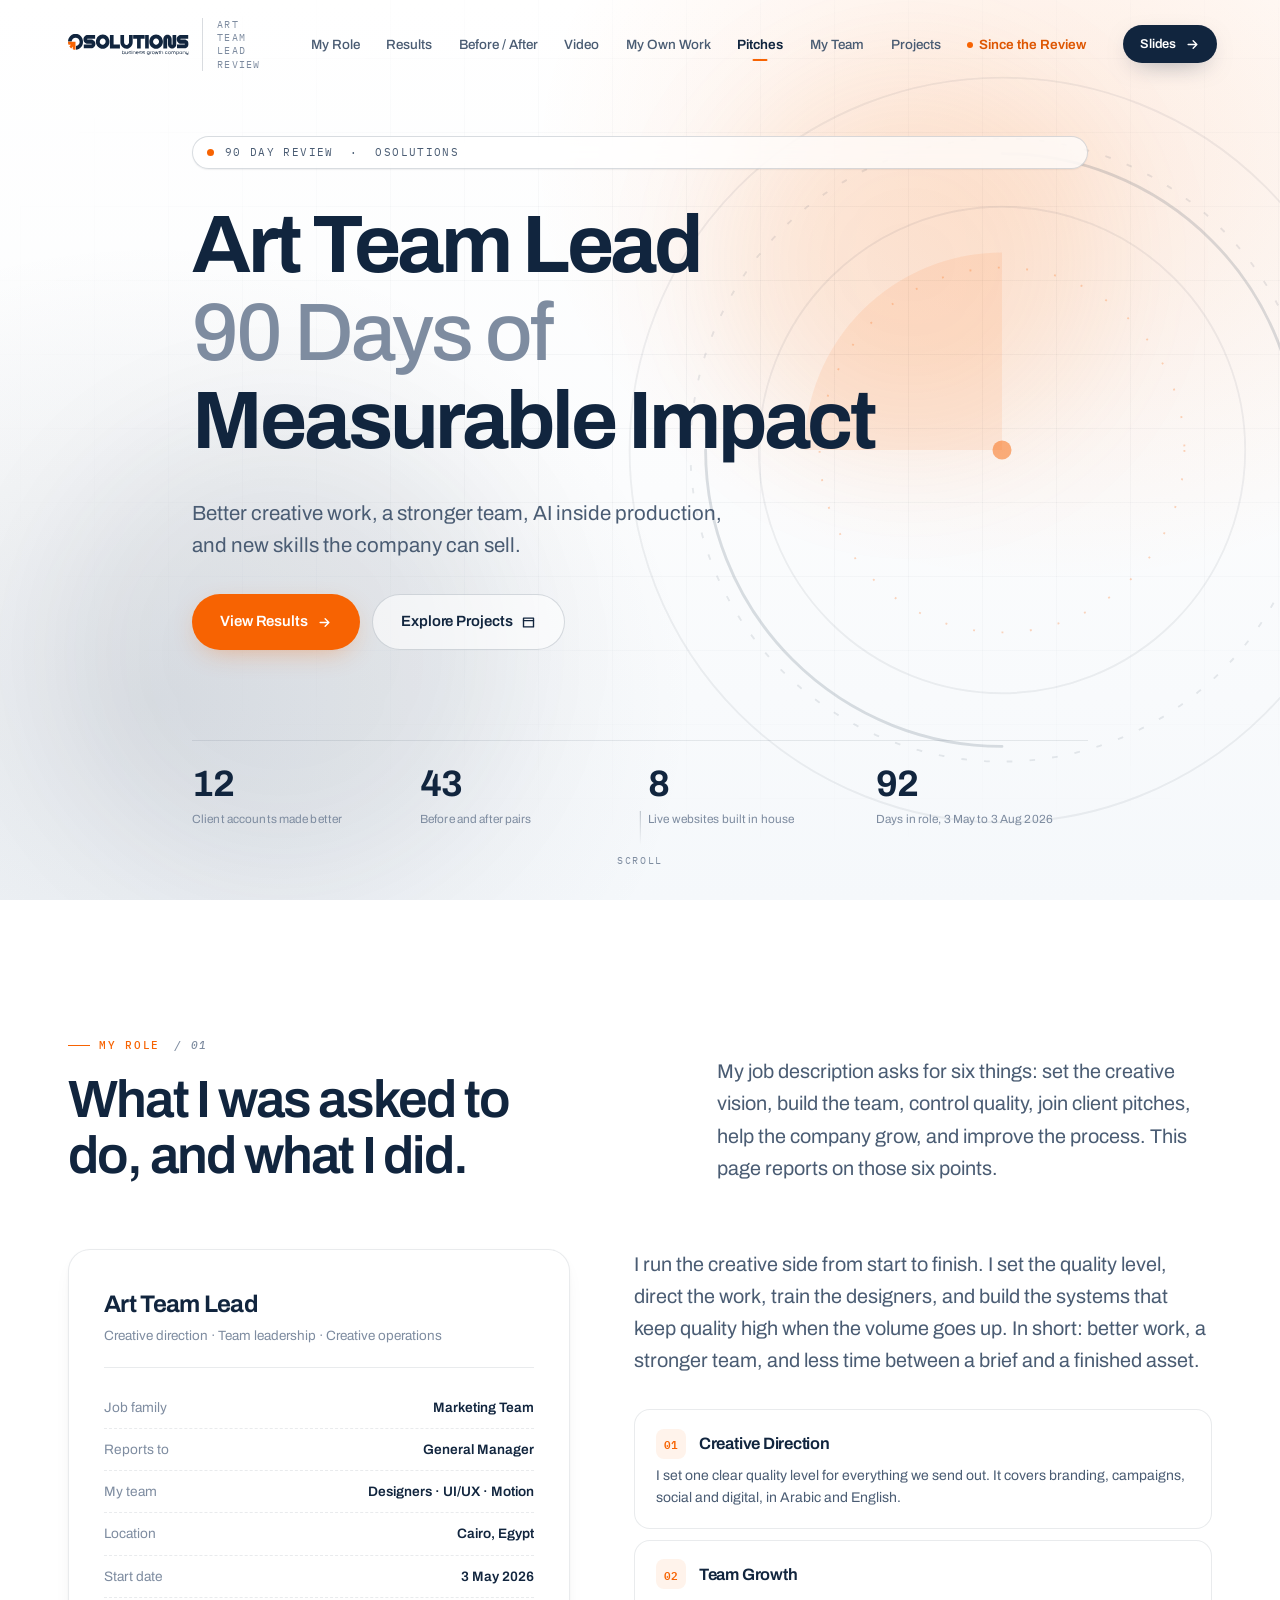
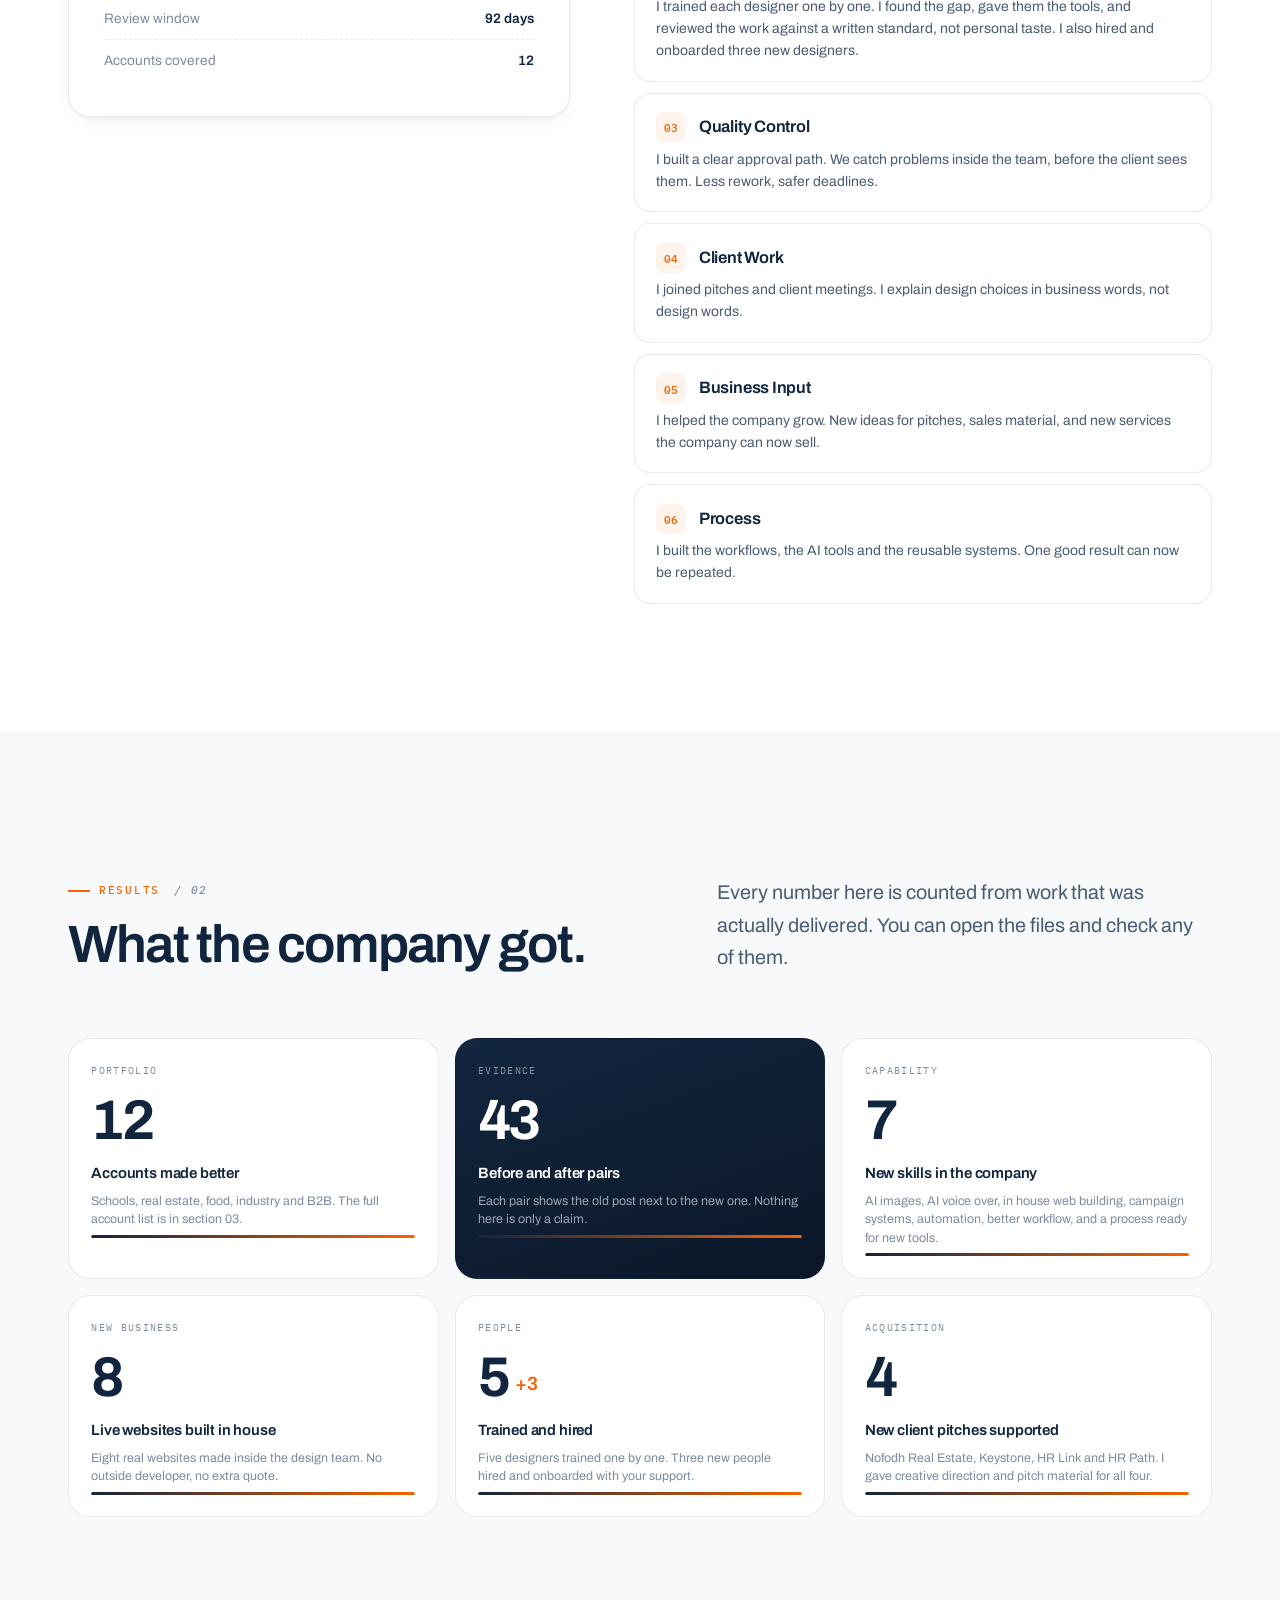
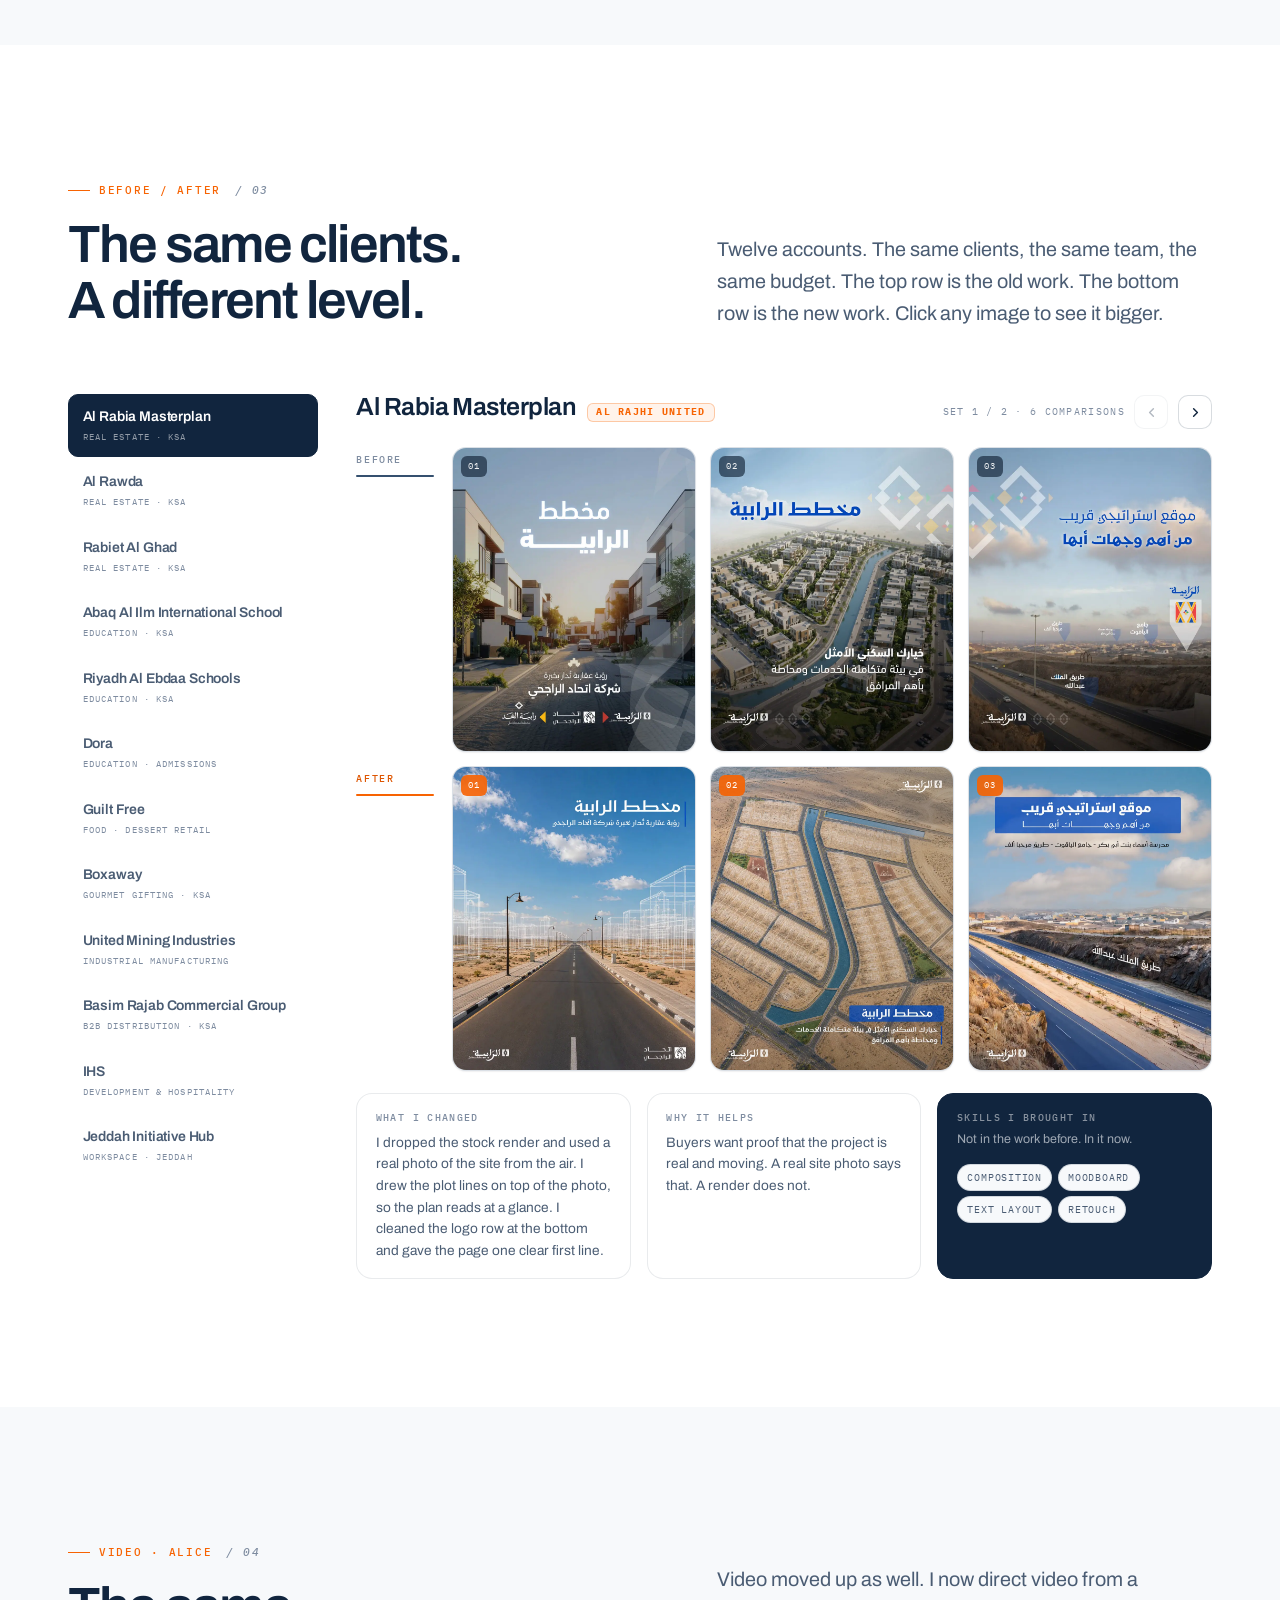
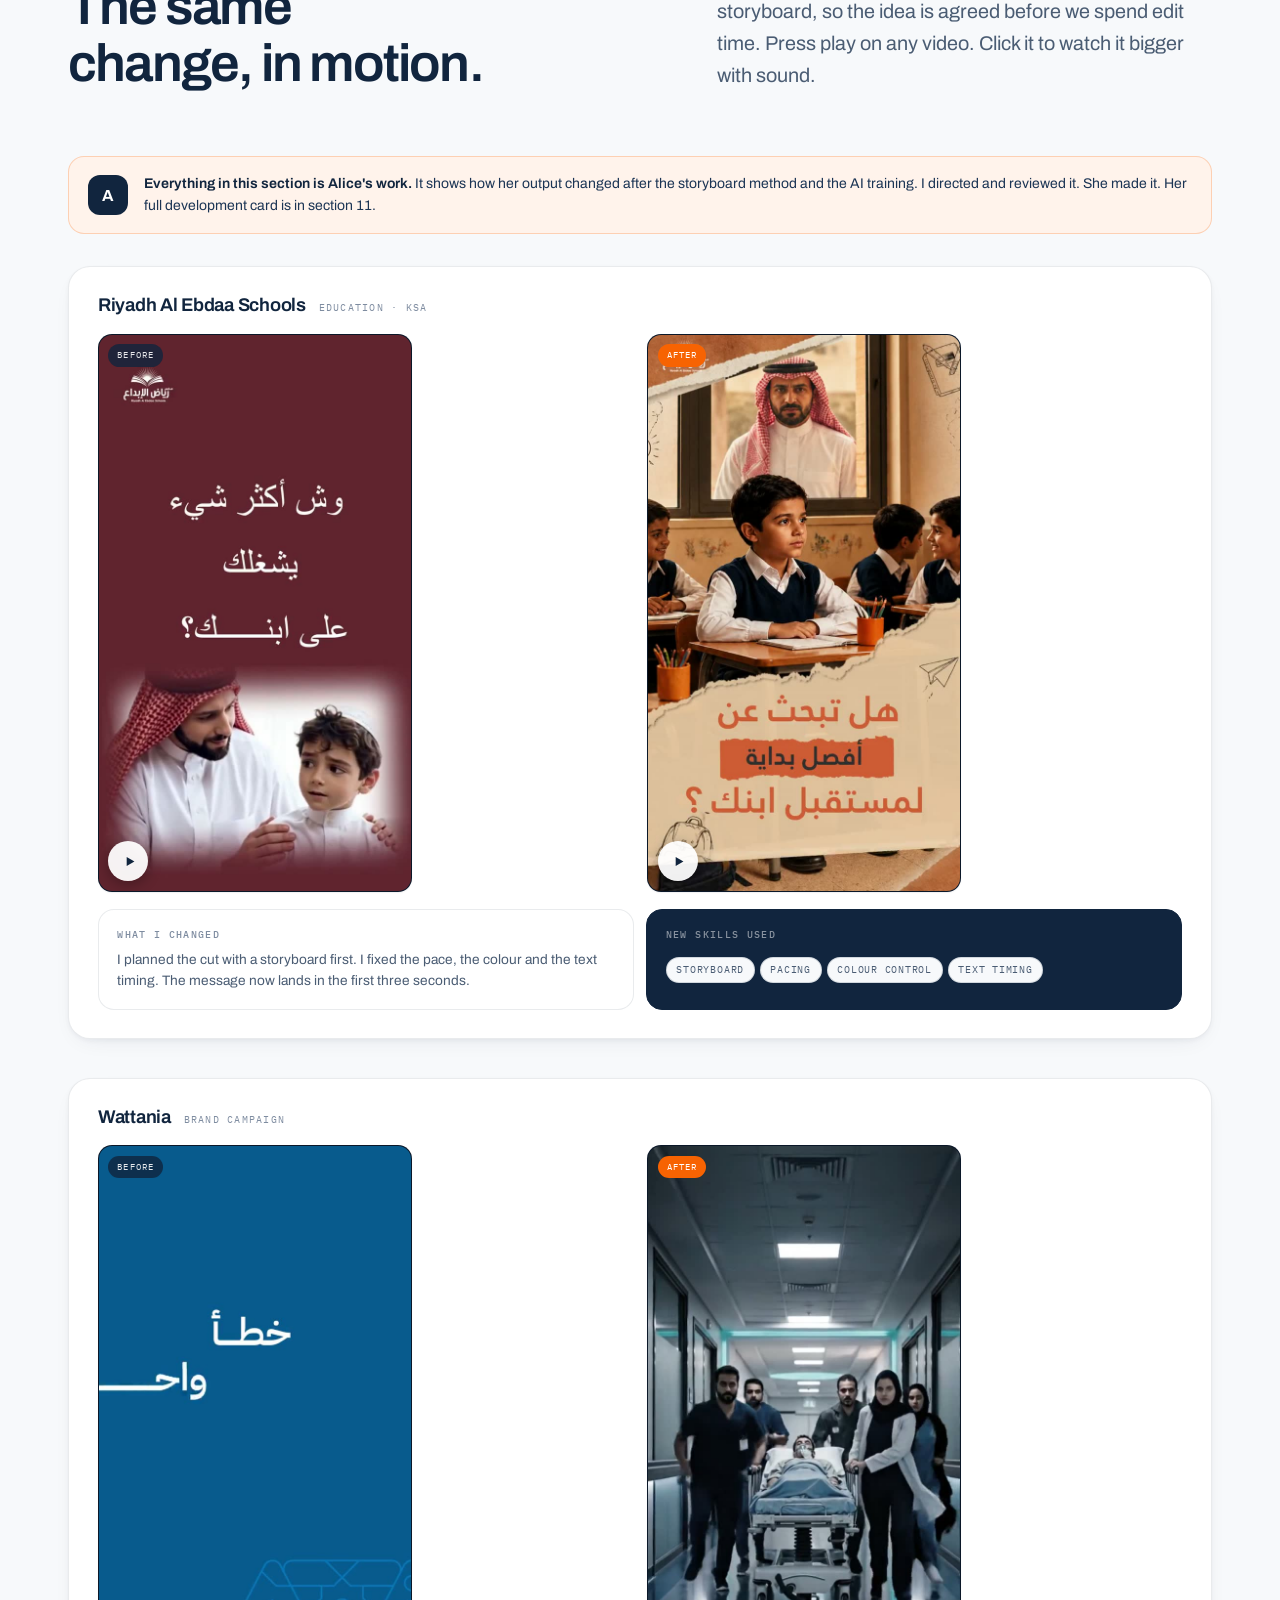
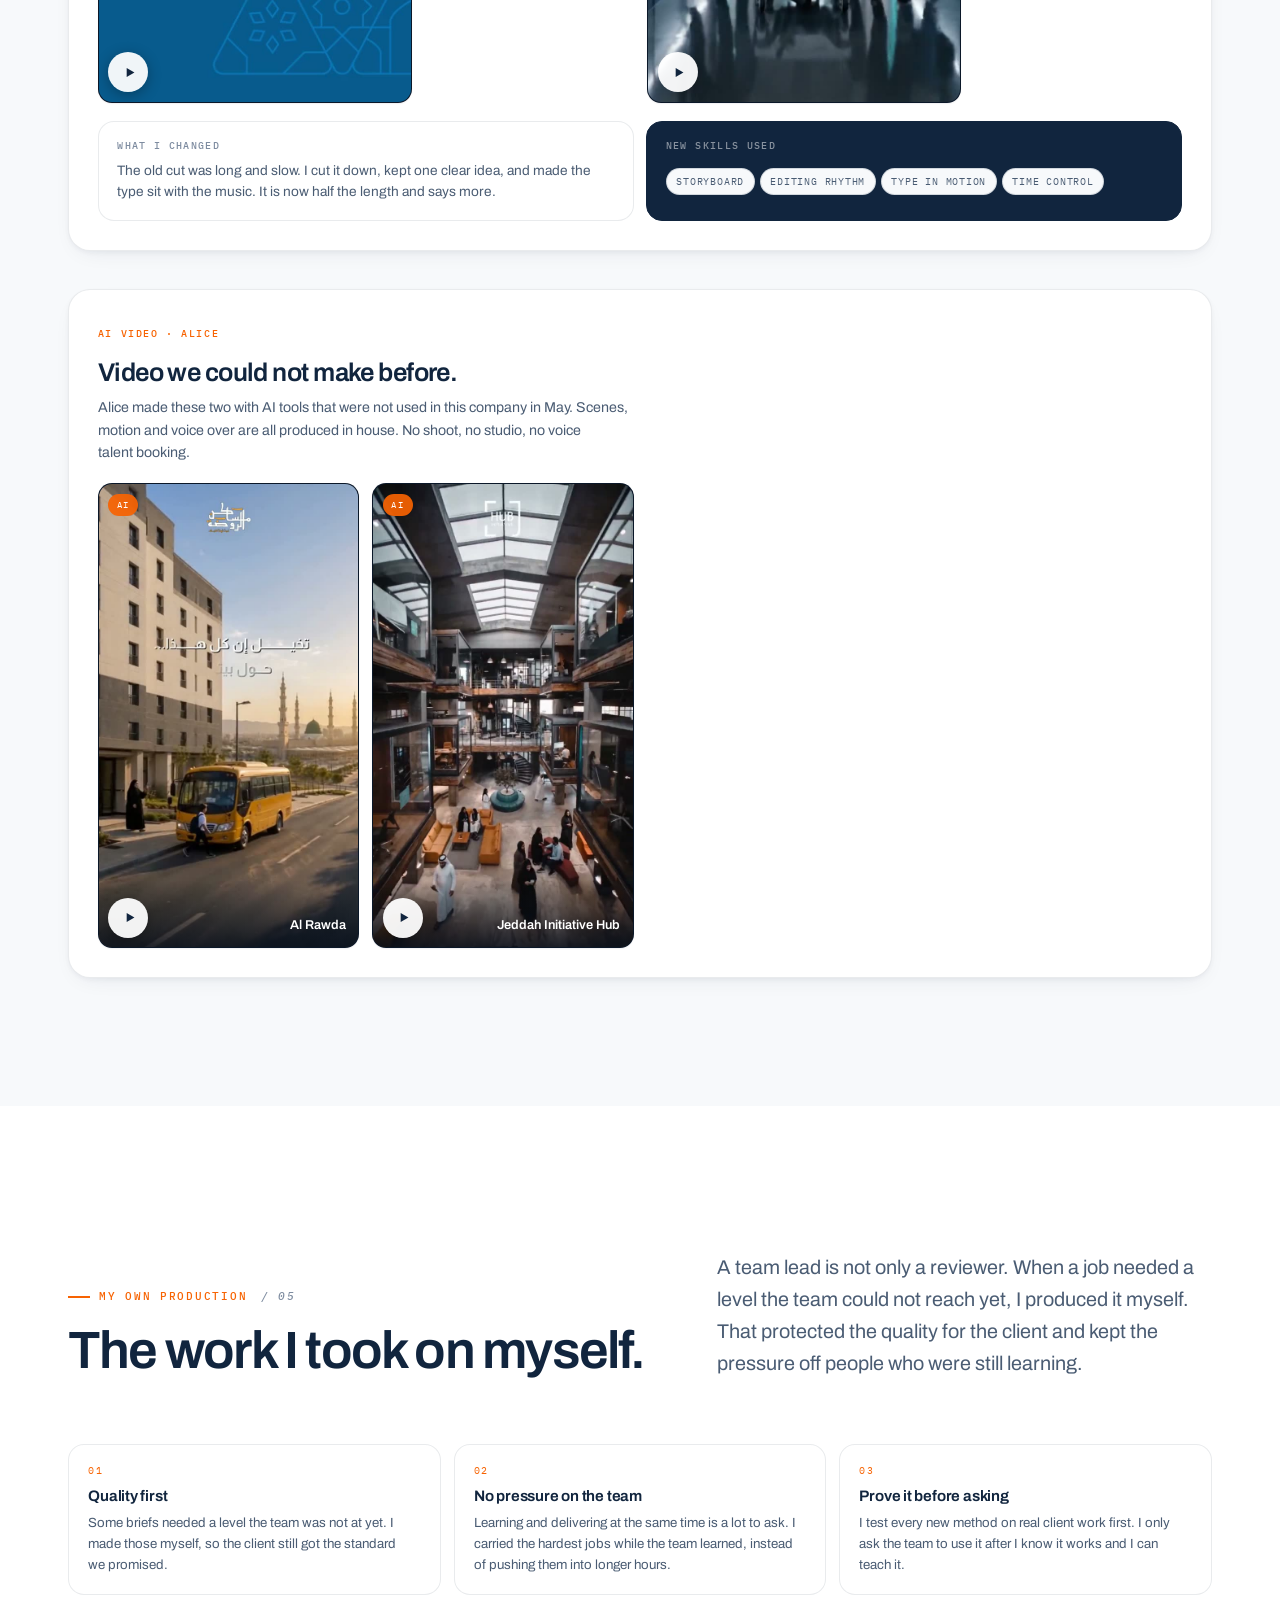
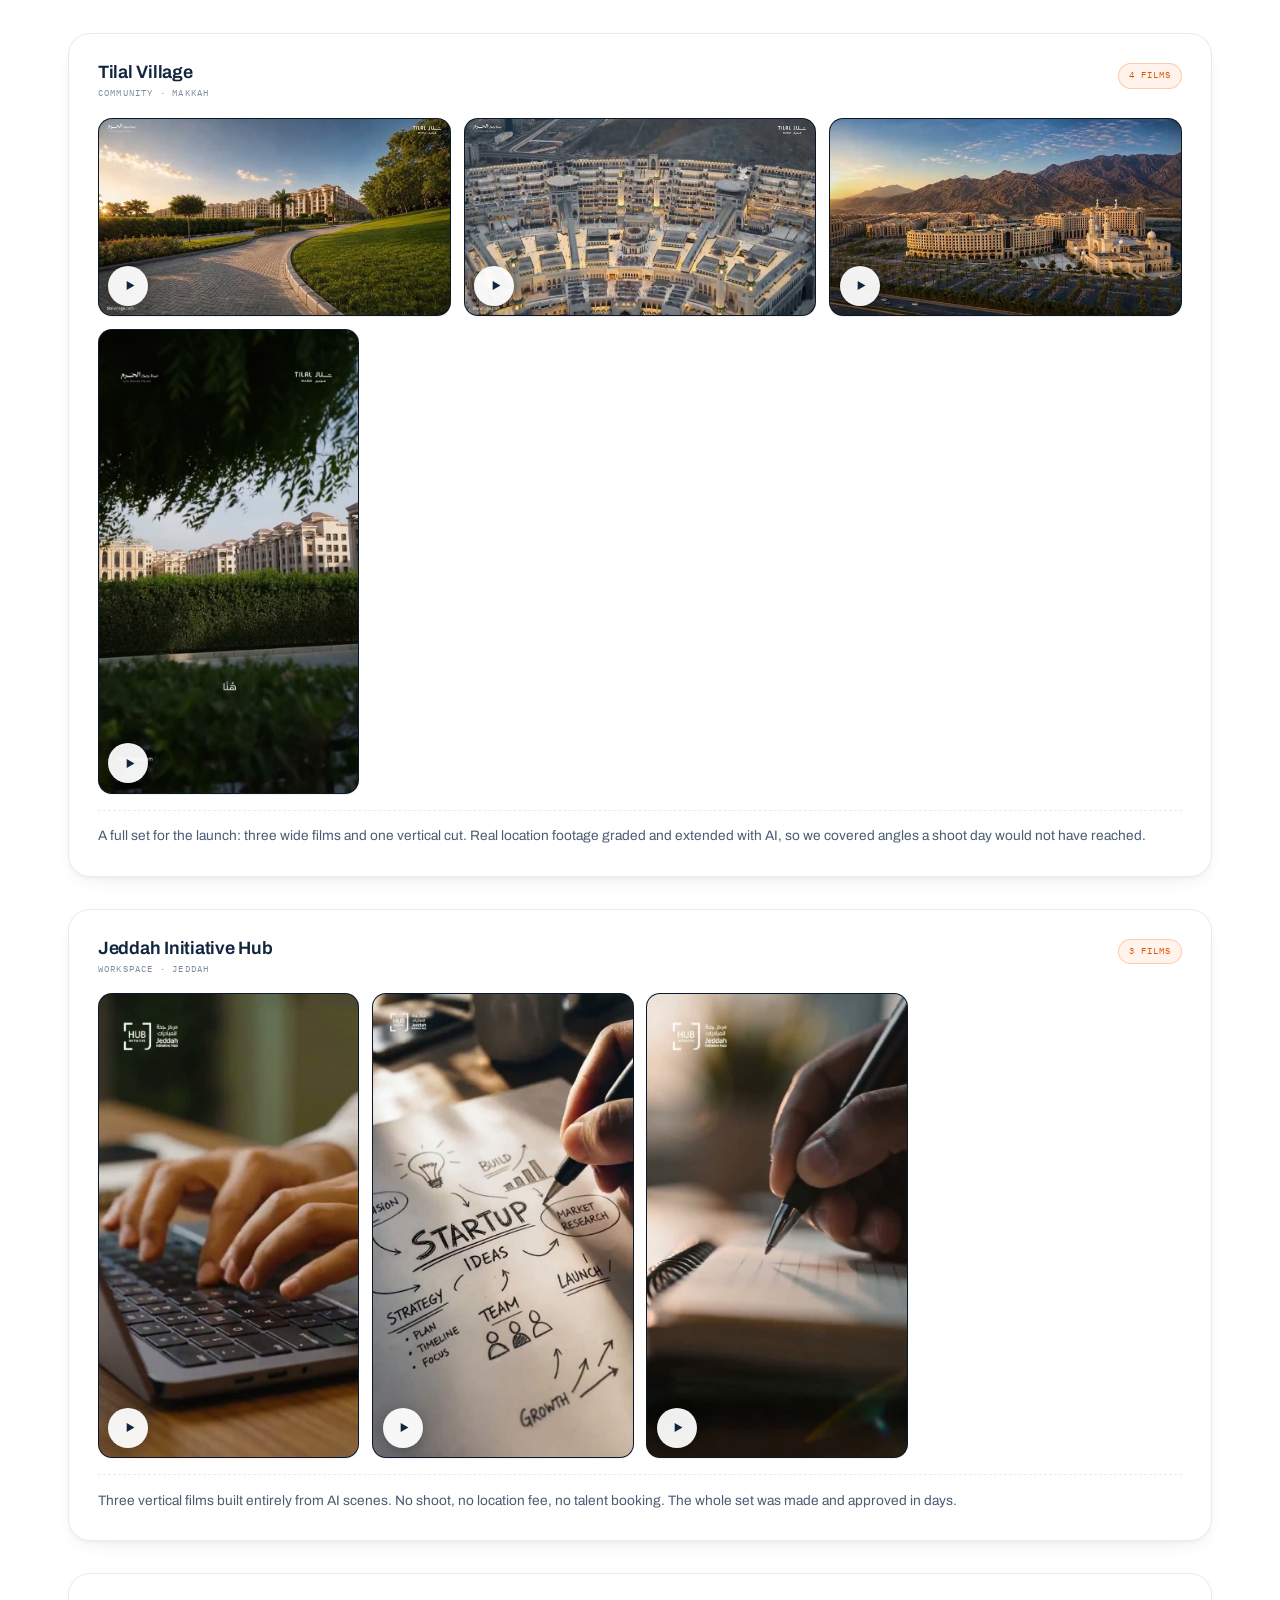
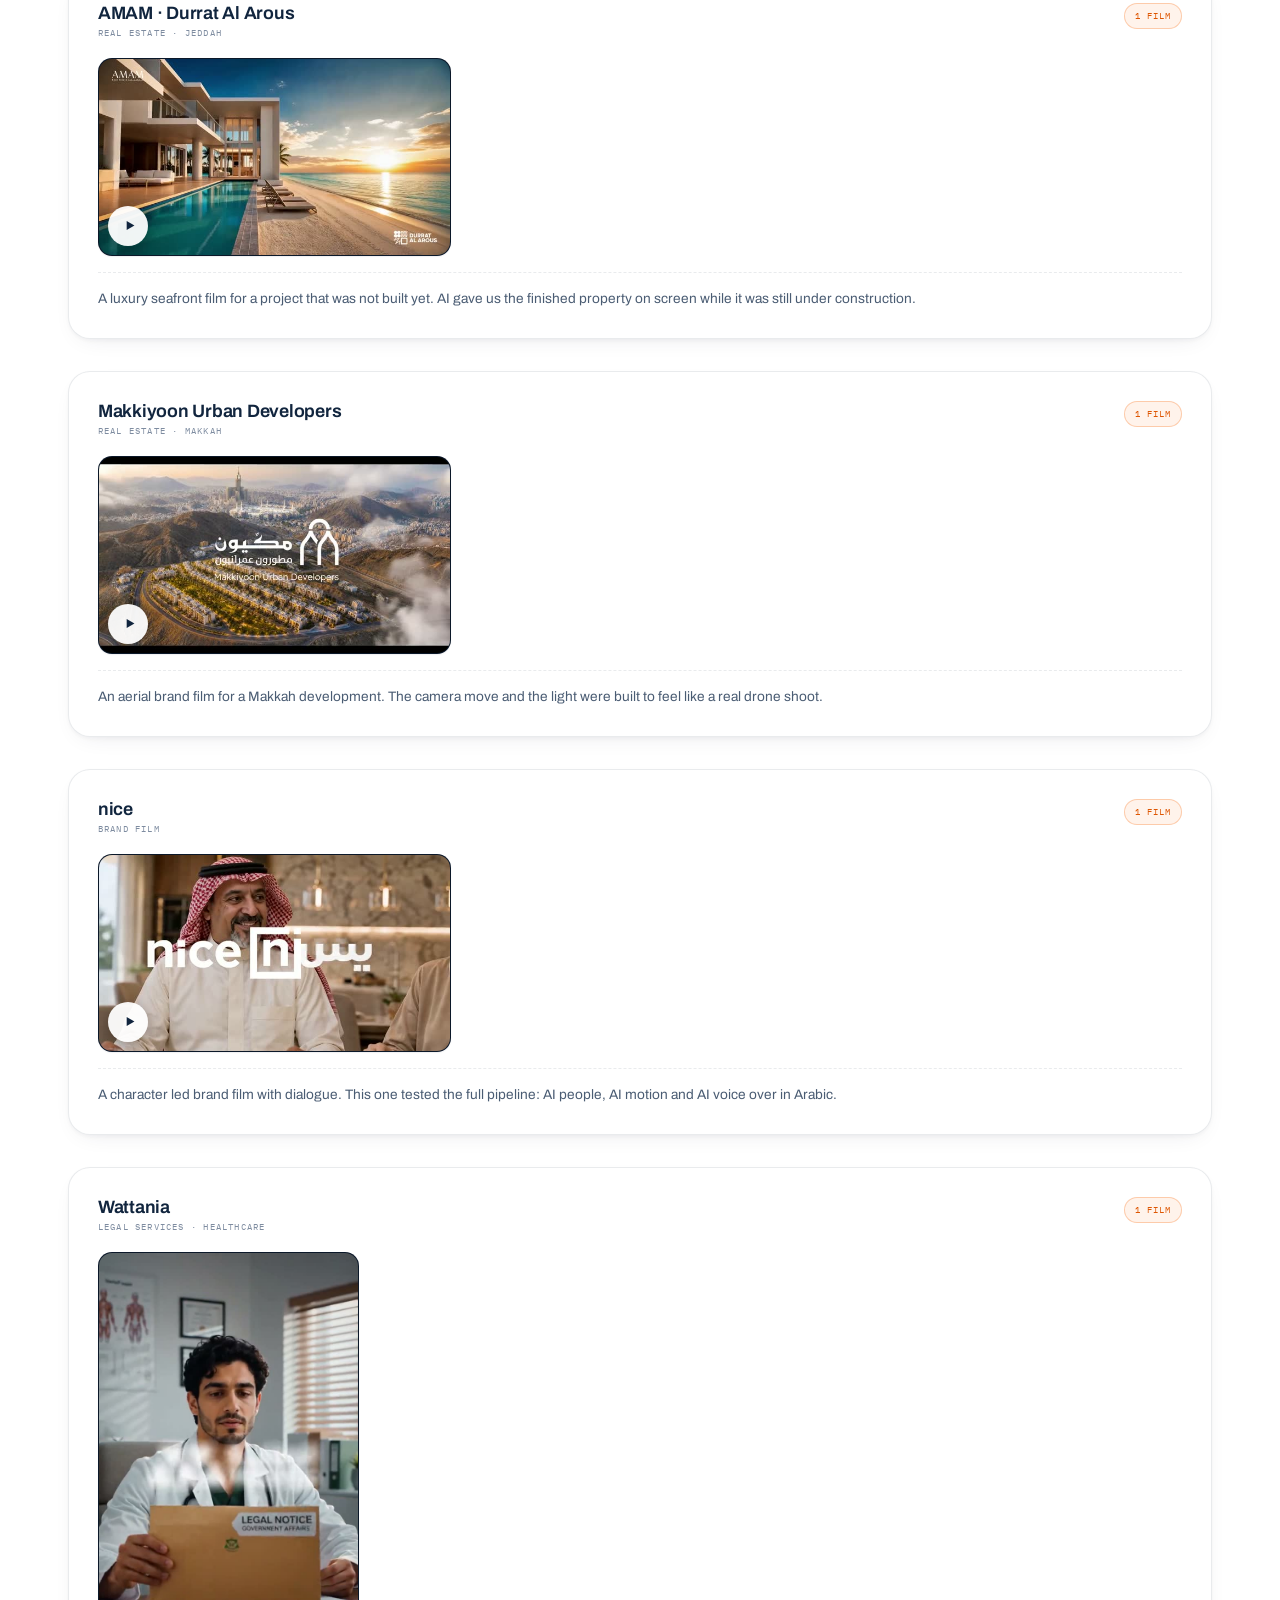
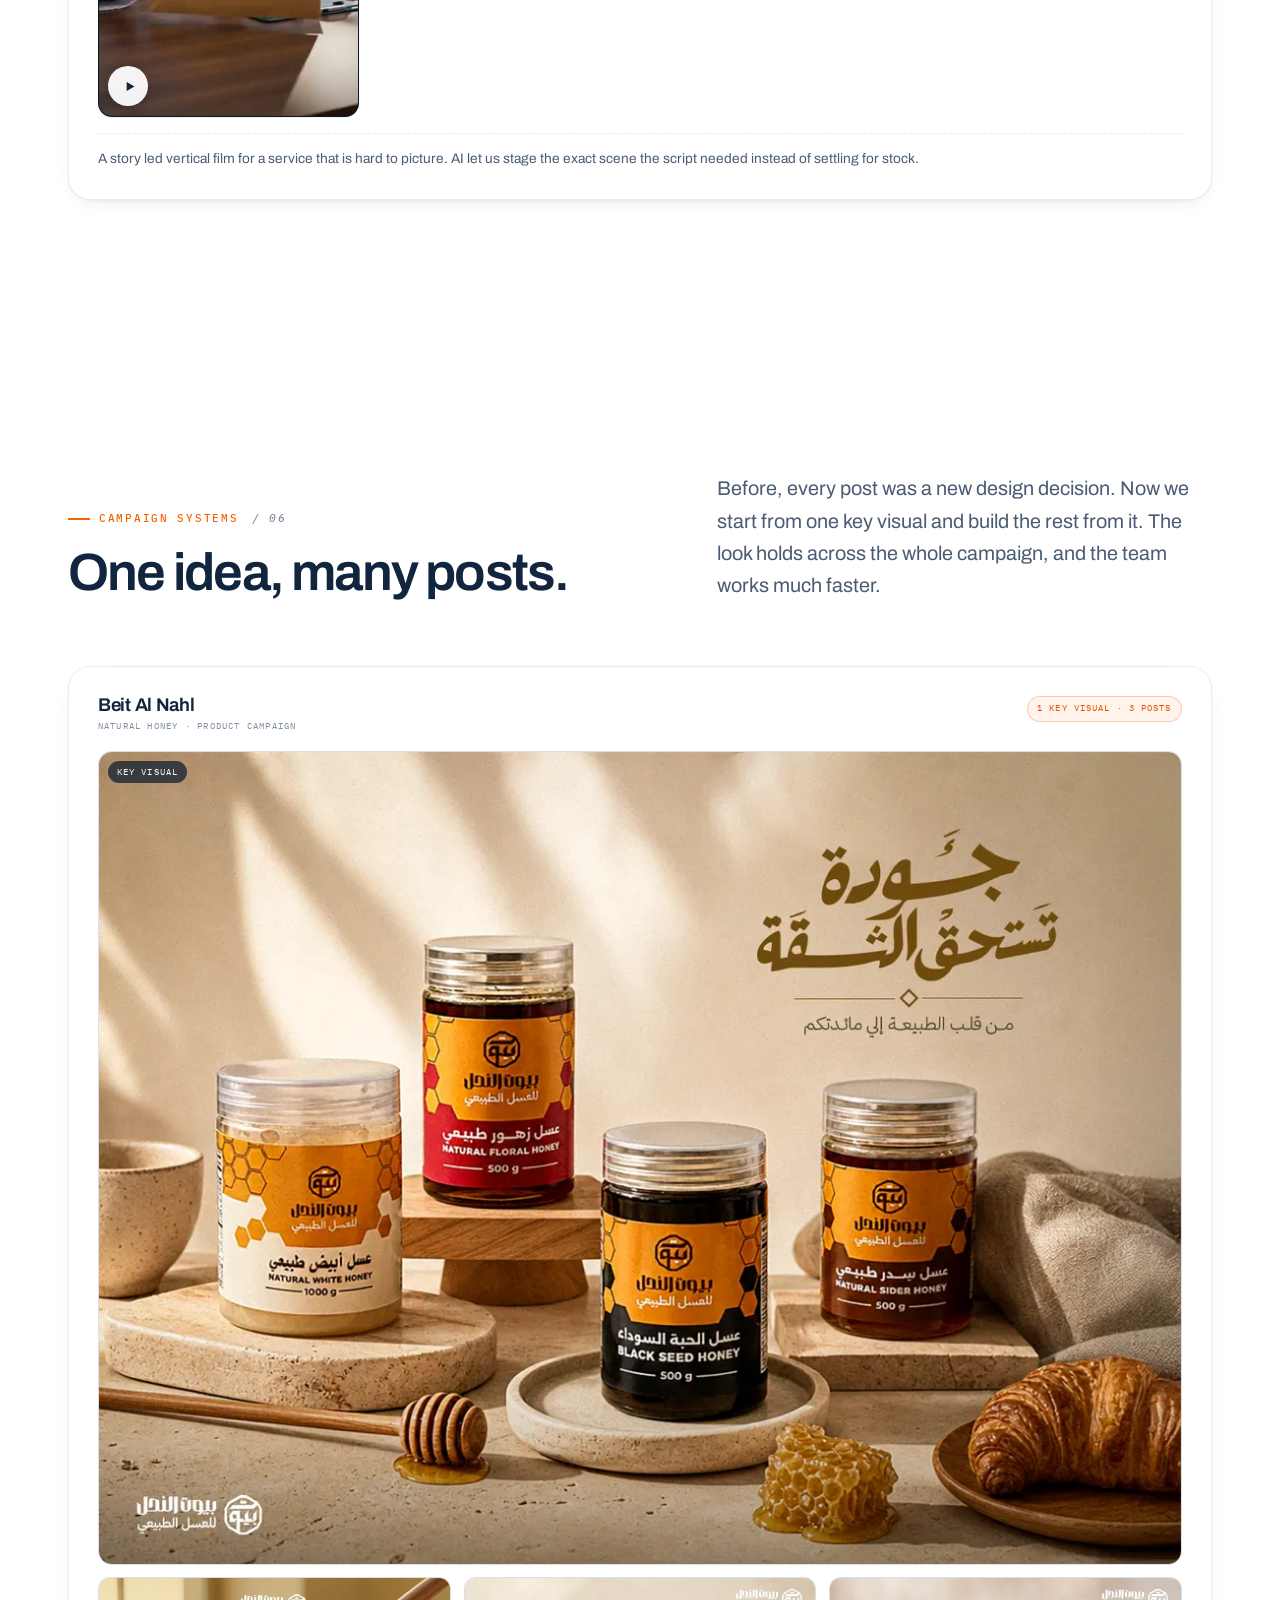
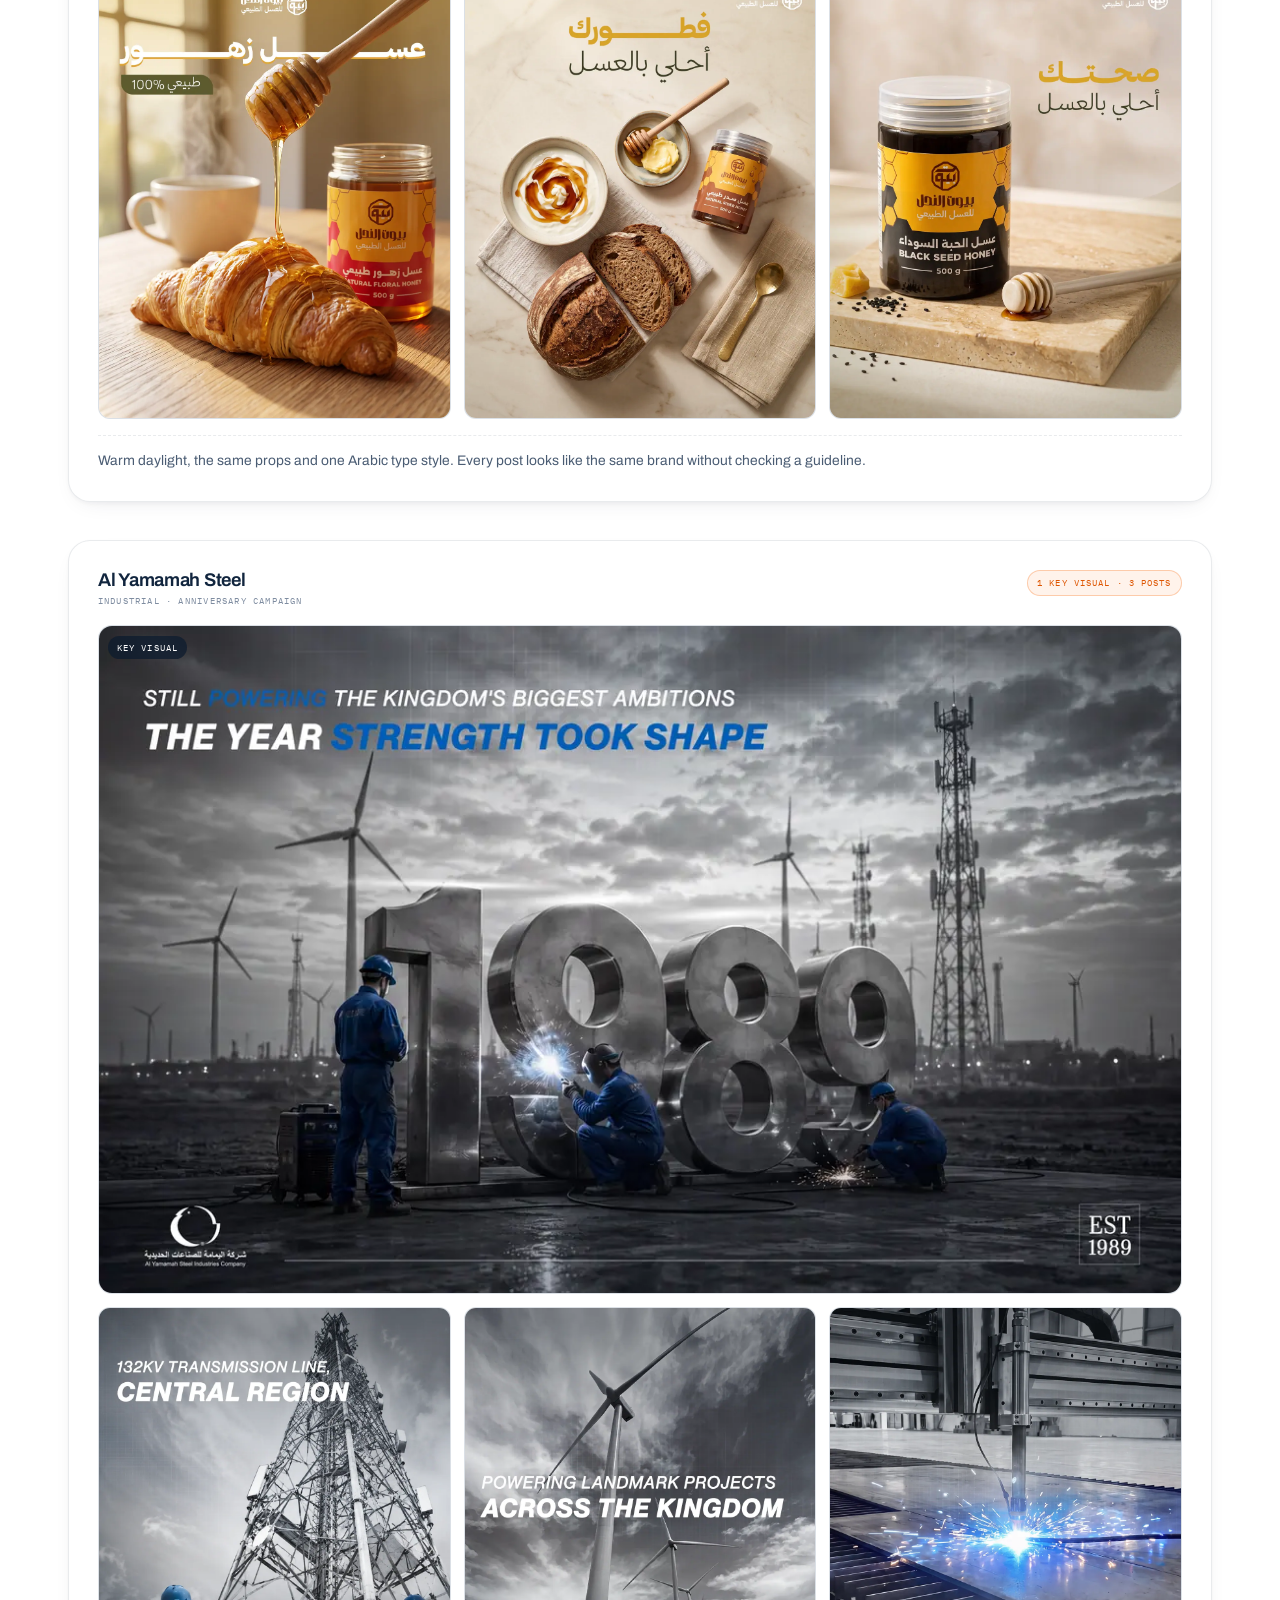
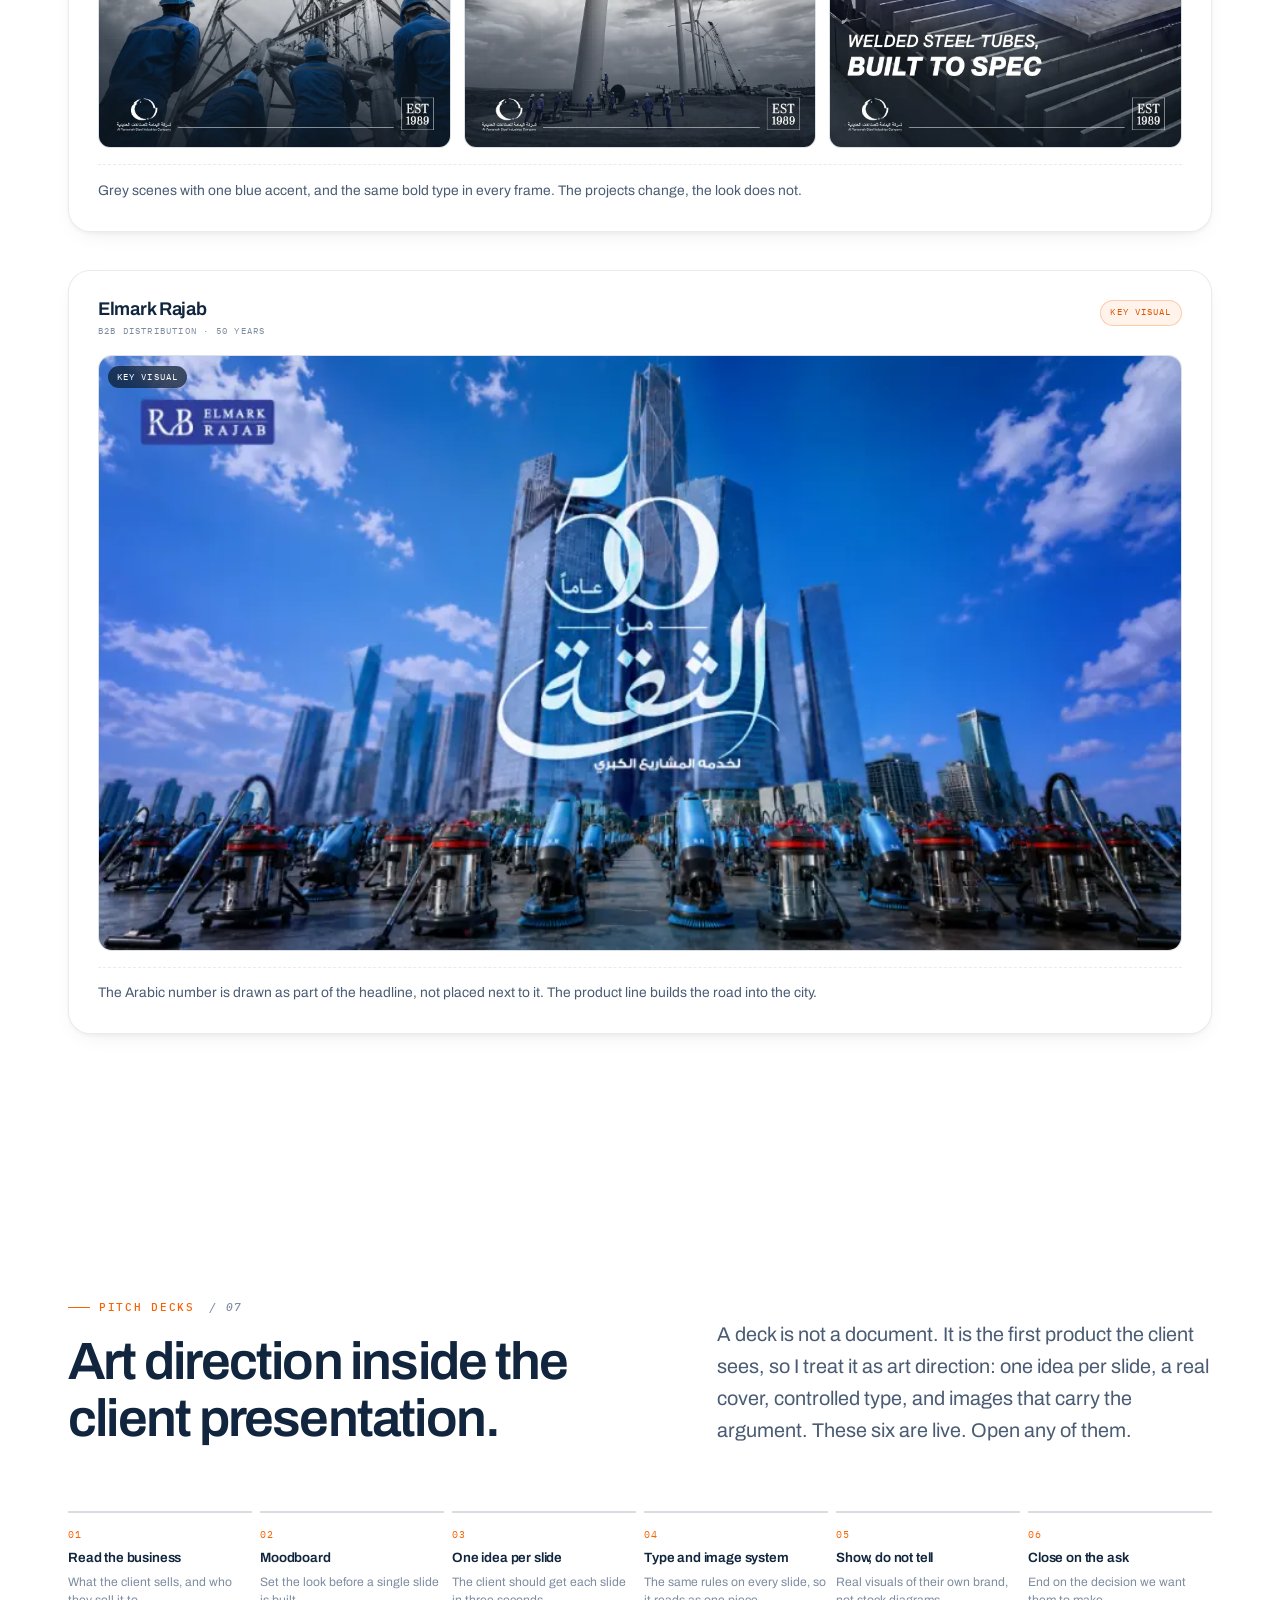
==== commit fed182a3: "Rebuild Chapter 02 as an organised report: chapter rail, review-vs-now scoreboard, team table, AI bo" ====
--- a/index.html
+++ b/index.html
@@ -12,7 +12,7 @@
 <link rel="preconnect" href="https://fonts.gstatic.com" crossorigin>
 <link href="https://fonts.googleapis.com/css2?family=Archivo:wdth,wght@100..125,300..800&family=IBM+Plex+Mono:wght@400;500;600&family=IBM+Plex+Sans+Arabic:wght@400;500;600;700&display=swap" rel="stylesheet">
 <link rel="stylesheet" href="assets/css/main.css">
-<link rel="stylesheet" href="assets/css/now.css?v=5">
+<link rel="stylesheet" href="assets/css/now.css?v=8">
 </head>
 <body>
 
@@ -921,314 +921,353 @@
      ===================================================================== -->
 <div class="nw" id="since">
 
-  <!-- ============ N0 · OPENER ============ -->
-  <section class="nw-open">
+  <!-- ============ OPENER ============ -->
+  <header class="nw-open">
     <div class="shell">
       <div class="nw-open__top" data-reveal>
-        <span class="nw-kicker">Chapter 02</span>
+        <span class="nw-kicker">Chapter 02 · Update to the General Manager</span>
         <span class="nw-dates">3 Aug 2026 <i></i> Oct 2026</span>
       </div>
       <h2 class="nw-open__h" data-reveal>Since the review.<br><span>What happened next.</span></h2>
-      <div class="nw-open__grid" data-reveal>
-        <p class="nw-open__lede">The review above closed on 3 August. This part covers the two months after it. The same team, one new person, one shared AI workflow, new accounts, and a lot more finished work. Everything below is real and you can open it.</p>
-        <ul class="nw-open__toc">
-          <li><a href="#n-team"><b>01</b> The team now</a></li>
-          <li><a href="#n-ai"><b>02</b> The AI workflow</a></li>
-          <li><a href="#n-plan"><b>03</b> The learning plan, ready to run</a></li>
-          <li><a href="#n-strong"><b>04</b> Challenges that became strengths</a></li>
-          <li><a href="#n-accounts"><b>05</b> New accounts</a></li>
-          <li><a href="#n-work"><b>06</b> The work</a></li>
-          <li><a href="#n-sites"><b>07</b> Live landing pages</a></li>
-          <li><a href="#n-close"><b>08</b> Where we are now</a></li>
-        </ul>
-      </div>
+      <p class="nw-open__lede" data-reveal>The review above closed on 3 August. This chapter covers the two months after it, one topic at a time. Each section shows where things stood in the review, where they stand now, and the proof you can open.</p>
+
       <div class="nw-facts" data-reveal-stagger>
-        <div><b data-count="1">0</b><span>New person in the team</span></div>
+        <div><b data-count="7">0</b><span>People in the team now</span></div>
+        <div><b data-count="1">0</b><span>New hire</span></div>
+        <div><b data-count="1">0</b><span>Promotion to Junior</span></div>
         <div><b data-count="3">0</b><span>New accounts</span></div>
-        <div><b data-count="8">0</b><span>Personal AI folders, one per person</span></div>
         <div><b data-count="2237">0</b><span>Images made in the shared AI account</span></div>
         <div><b data-count="12">0</b><span>Live landing pages</span></div>
       </div>
-    </div>
-  </section>
-
-  <!-- ============ N1 · TEAM ============ -->
-  <section class="nw-sec" id="n-team">
-    <div class="shell">
-      <div class="nw-head" data-reveal>
-        <span class="nw-num">01</span>
-        <div>
-          <h2>The team now.</h2>
-          <p>One new person joined. Everyone else is the same team as in the review, and every one of them moved forward.</p>
-        </div>
-      </div>
-
-      <div class="nw-team" data-reveal-stagger>
-        <article class="nw-mate nw-mate--new">
-          <div class="nw-mate__top"><span class="nw-av">A</span><span class="nw-badge nw-badge--new">New</span></div>
-          <b>Abdelrahman</b>
-          <span class="nw-mate__role">Motion and Video Editor</span>
-          <p>The only new hire since the review. His work is excellent, and he picked up the AI workflow fast.</p>
-        </article>
-        <article class="nw-mate nw-mate--up">
-          <div class="nw-mate__top"><span class="nw-av">A</span><span class="nw-badge nw-badge--up">Promoted</span></div>
-          <b>Asmaa</b>
-          <span class="nw-mate__role">Intern <i>→</i> Junior Designer</span>
-          <p>She finished her track at 100%. She now stays with the team as a Junior Designer.</p>
-        </article>
-        <article class="nw-mate nw-mate--lead">
-          <div class="nw-mate__top"><span class="nw-av">M</span><span class="nw-badge nw-badge--lead">Leading track</span></div>
-          <b>Mahmoud</b>
-          <span class="nw-mate__role">Designer</span>
-          <p>He is now on a real leading track. He carries several projects at the same time.</p>
-        </article>
-        <article class="nw-mate nw-mate--lead">
-          <div class="nw-mate__top"><span class="nw-av">S</span><span class="nw-badge nw-badge--lead">Leading track</span></div>
-          <b>Shaimaa</b>
-          <span class="nw-mate__role">Designer and Motion</span>
-          <p>The same path as Mahmoud. Her motion work is very good.</p>
-        </article>
-        <article class="nw-mate">
-          <div class="nw-mate__top"><span class="nw-av">A</span><span class="nw-badge">Stronger in AI</span></div>
-          <b>Alice</b>
-          <span class="nw-mate__role">AI Video and Voice</span>
-          <p>Much better with AI. Her AI video and AI voice over are now at a much higher level.</p>
-        </article>
-        <article class="nw-mate">
-          <div class="nw-mate__top"><span class="nw-av">I</span><span class="nw-badge">Developed</span></div>
-          <b>Islam</b>
-          <span class="nw-mate__role">Mid Level Designer</span>
-          <p>Same person as in the review, with more range now. He works with the AI workflow on his own folder.</p>
-        </article>
-        <article class="nw-mate">
-          <div class="nw-mate__top"><span class="nw-av">Y</span><span class="nw-badge">Developed</span></div>
-          <b>Yomna</b>
-          <span class="nw-mate__role">Junior Designer</span>
-          <p>Same person as in the review, now stronger. She builds her own AI boards for her accounts.</p>
-        </article>
-        <div class="nw-note">
-          <span class="nw-note__ico" aria-hidden="true">
-            <svg viewBox="0 0 24 24" fill="none" stroke="currentColor" stroke-width="2" stroke-linecap="round" stroke-linejoin="round"><path d="M17 21v-2a4 4 0 00-4-4H7a4 4 0 00-4 4v2"/><circle cx="10" cy="7" r="4"/><path d="M21 21v-2a4 4 0 00-3-3.85"/></svg>
-          </span>
-          <p><strong>Kholoud and Heba have moved on.</strong> We thank them for their work with us. Their accounts did not stop. The work kept going, and the quality went up.</p>
-        </div>
-      </div>
-
-    </div>
-  </section>
-
-  <!-- ============ N2 · AI WORKFLOW ============ -->
-  <section class="nw-sec nw-sec--alt" id="n-ai">
-    <div class="shell">
-      <div class="nw-head" data-reveal>
-        <span class="nw-num">02</span>
-        <div>
-          <h2>One AI workflow. Taught to each person.</h2>
-          <p>I built one shared way of working with AI and taught it to every person myself. To make it real, I paid for a ChatGPT account for the team from my own pocket. Each person has a personal folder in it. One month later, the change in the work is clear.</p>
-        </div>
-      </div>
-
-      <div class="nw-aistats" data-reveal-stagger>
-        <div class="nw-aistat"><b data-count="8">0</b><span>Personal folders: Tarek, Mahmoud, Shaimaa, Abdelrahman, Alice, Islam, Yomna, Asmaa</span></div>
-        <div class="nw-aistat"><b data-count="2237">0</b><span>Images made in the shared account</span></div>
-        <div class="nw-aistat"><b>3.96<small> / 4 GB</small></b><span>Storage used. The account is almost full because it is used every day</span></div>
-        <div class="nw-aistat nw-aistat--own"><b>Self funded</b><span>The account is paid from my own pocket, as an investment in the team</span></div>
-      </div>
-
-      <div class="nw-proof" data-reveal>
-        <figure class="nw-shot nw-shot--side" data-full="assets/now/workflow/chatgpt.webp" data-title="ChatGPT · one pinned folder per person">
-          <figcaption>The folders</figcaption>
-          <img src="assets/now/workflow/chatgpt.webp" alt="ChatGPT sidebar with one pinned folder per person" width="308" height="633" loading="lazy">
-        </figure>
-        <figure class="nw-shot" data-full="assets/now/workflow/storage.webp" data-title="Storage · 3.96 GB of 4 GB, 2,237 images">
-          <figcaption>The storage</figcaption>
-          <img src="assets/now/workflow/storage.webp" alt="Storage panel: 3.96 GB of 4 GB used, 2,237 images" width="752" height="355" loading="lazy">
-        </figure>
-      </div>
-
-      <h3 class="nw-sub" data-reveal>Each person's workflow board</h3>
-      <div class="nw-boards" id="nwBoards" data-reveal-stagger></div>
-    </div>
-  </section>
-
-  <!-- ============ N3 · LEARNING PLAN ============ -->
-  <section class="nw-sec" id="n-plan">
-    <div class="shell">
-      <div class="nw-head" data-reveal>
-        <span class="nw-num">03</span>
-        <div>
-          <h2>The next step was already on track.</h2>
-          <p>The AI workflow was one part of a bigger plan. I had already prepared a full 90 day learning plan for the team, built from our own "Enhance &amp; Process" deck. The plan is ready. It is waiting for the go ahead and an agreed start date.</p>
-        </div>
-      </div>
-
-      <div class="nw-plan">
-        <a class="nw-mock" href="https://mohamed-sr-designer.github.io/osolutions-origins/" target="_blank" rel="noopener" aria-label="Open the learning plan" data-reveal>
-          <span class="nw-laptop"><span class="nw-laptop__scr"><img src="assets/now/sites/osolutions-origins-d.webp" alt="The learning plan on desktop" width="1280" height="800" loading="lazy"></span></span>
-          <span class="nw-laptop__base"></span>
-          <span class="nw-phone"><span class="nw-phone__scr"><img src="assets/now/sites/osolutions-origins-m.webp" alt="The learning plan on mobile" width="560" height="1212" loading="lazy"></span></span>
-        </a>
-
-        <div class="nw-plan__bd" data-reveal>
-          <span class="nw-badge nw-badge--wait">Ready · waiting for a start date</span>
-          <h3>Osolutions Learning Path</h3>
-          <ul class="nw-plan__list">
-            <li><b>90 days</b><span>Every track is capped at three months.</span></li>
-            <li><b>Two teams, one standard</b><span>The Motion Team and the Design Team take the same nine core courses.</span></li>
-            <li><b>A track per team</b><span>Each team then adds only the craft it needs: editing, motion and AI.</span></li>
-            <li><b>A plan per person</b><span>Each person has a focus area and a specialisation for where they go next.</span></li>
-            <li><b>Step by step</b><span>A stage opens only when the one before it is complete.</span></li>
-          </ul>
-          <p class="nw-plan__ask"><strong>What it needs:</strong> an agreement on when we start. Everything else is prepared.</p>
-          <a class="nw-link" href="https://mohamed-sr-designer.github.io/osolutions-origins/" target="_blank" rel="noopener">Open the learning plan <svg viewBox="0 0 24 24" fill="none" stroke="currentColor" stroke-width="2.4" stroke-linecap="round" stroke-linejoin="round"><path d="M7 17L17 7M9 7h8v8"/></svg></a>
-        </div>
-      </div>
-    </div>
-  </section>
-
-  <!-- ============ N3 · STRENGTHS ============ -->
-  <section class="nw-sec nw-sec--alt" id="n-strong">
-    <div class="shell">
-      <div class="nw-head" data-reveal>
-        <span class="nw-num">04</span>
-        <div>
-          <h2>The challenges became strengths.</h2>
-          <p>In the review I was open about what was still hard. Here is where the same three points stand now.</p>
-        </div>
-      </div>
-
-      <div class="nw-turn" data-reveal-stagger>
-        <article class="nw-tcard">
-          <h4>One to one meetings</h4>
-          <div class="nw-tcard__row nw-tcard__row--then"><span>In the review</span><p>Behind plan. The day was full and each session ran long.</p></div>
-          <div class="nw-tcard__row nw-tcard__row--now"><span>Now</span><p>On an excellent, steady track. They happen and they are useful to both sides.</p></div>
-        </article>
-        <article class="nw-tcard">
-          <h4>Resistance to the new system</h4>
-          <div class="nw-tcard__row nw-tcard__row--then"><span>In the review</span><p>Some people did not want to change how they work.</p></div>
-          <div class="nw-tcard__row nw-tcard__row--now"><span>Now</span><p>Mostly gone. The team said this in their own words in the one to one meetings.</p></div>
-        </article>
-        <article class="nw-tcard">
-          <h4>The motion team</h4>
-          <div class="nw-tcard__row nw-tcard__row--then"><span>In the review</span><p>The part of the team that moved the least.</p></div>
-          <div class="nw-tcard__row nw-tcard__row--now"><span>Now</span><p>The AI workflow is set up and they understand it well. To be honest, they still use more credits than they should while they learn. The results are excellent.</p></div>
-        </article>
-      </div>
-    </div>
-  </section>
-
-  <!-- ============ N4 · ACCOUNTS ============ -->
-  <section class="nw-sec" id="n-accounts">
-    <div class="shell">
-      <div class="nw-head" data-reveal>
-        <span class="nw-num">05</span>
-        <div>
-          <h2>New accounts, won on quality and speed.</h2>
-          <p>Clients saw the level and the pace of the work, and gave us more of it.</p>
-        </div>
-      </div>
-
-      <div class="nw-acc" data-reveal-stagger>
-        <article class="nw-acc__c nw-acc__c--big">
-          <span class="nw-acc__k">Real estate</span>
-          <h4>Nofodh Real Estate</h4>
-          <p>Several projects, not one. Brochures, films with AI voice over, social and live landing pages.</p>
-          <ul class="nw-acc__list">
-            <li>Baleine Bleu Maison</li>
-            <li>Baleine Bleu Maison 2</li>
-            <li>Almashriqiya Gate</li>
-            <li>Almosa Residence 2</li>
-            <li>Woroud Almosa</li>
-          </ul>
-          <a class="nw-link" href="#n-work" data-filter-jump="nofodh">See the Nofodh work</a>
-        </article>
-        <article class="nw-acc__c">
-          <span class="nw-acc__k">Insurance</span>
-          <h4>Arabian Shield Cooperative Insurance</h4>
-          <p>A new insurance account. Social content for national days and awareness campaigns.</p>
-          <a class="nw-link" href="#n-work" data-filter-jump="shield">See the work</a>
-        </article>
-        <article class="nw-acc__c">
-          <span class="nw-acc__k">Legal</span>
-          <h4>A law firm</h4>
-          <p>A new legal account. The work has started and is not public yet, so it is not shown here.</p>
-        </article>
-      </div>
-    </div>
-  </section>
-
-  <!-- ============ N5 · THE WORK ============ -->
-  <section class="nw-sec nw-sec--alt" id="n-work">
-    <div class="shell">
-      <div class="nw-head" data-reveal>
-        <span class="nw-num">06</span>
-        <div>
-          <h2>The work, by client.</h2>
-          <p>Social posts, videos and print from the last two months. Click any piece to open it full size. Videos play with sound.</p>
-        </div>
-      </div>
-
-      <div class="nw-filter" role="tablist" aria-label="Filter the work" data-reveal>
-        <button class="is-on" data-f="all" role="tab" aria-selected="true">All <i id="nwCountAll"></i></button>
-        <button data-f="video" role="tab" aria-selected="false">Video <i id="nwCountVideo"></i></button>
-        <button data-f="social" role="tab" aria-selected="false">Social <i id="nwCountSocial"></i></button>
-        <button data-f="print" role="tab" aria-selected="false">Print <i id="nwCountPrint"></i></button>
-      </div>
-
-      <div class="nw-work" id="nwWork"></div>
-    </div>
-  </section>
-
-  <!-- ============ N6 · SITES ============ -->
-  <section class="nw-sec" id="n-sites">
-    <div class="shell">
-      <div class="nw-head" data-reveal>
-        <span class="nw-num">07</span>
-        <div>
-          <h2>Twelve live landing pages.</h2>
-          <p>The full list as it stands today, on desktop and on mobile. Seven of them are new to this page. Every one is live, and you can open it.</p>
-        </div>
-      </div>
-      <div class="nw-sites" id="nwSites" data-reveal-stagger></div>
-    </div>
-  </section>
-
-  <!-- ============ N7 · CLOSE ============ -->
-  <section class="nw-sec nw-sec--alt nw-end" id="n-close">
-    <div class="shell">
-      <div class="nw-head" data-reveal>
-        <span class="nw-num">08</span>
-        <div>
-          <h2>Better at every step.</h2>
-          <p>Nothing here happened in one jump. Each part moved forward in stages, and each stage held.</p>
-        </div>
-      </div>
-
-      <ol class="nw-steps nw-steps--6" data-reveal-stagger>
-        <li><b>The team</b><span>One strong new hire, one promotion to Junior, two people on a leading track.</span></li>
-        <li><b>AI</b><span>One shared workflow, one folder per person, used every day.</span></li>
-        <li><b>The plan</b><span>A full 90 day learning plan, ready to start on an agreed date.</span></li>
-        <li><b>The challenges</b><span>One to one meetings on track, resistance mostly gone, the motion team delivering.</span></li>
-        <li><b>The clients</b><span>Three new accounts, won on quality and speed.</span></li>
-        <li><b>The output</b><span>Social, video, print and twelve live landing pages.</span></li>
+
+      <!-- Then vs now scoreboard -->
+      <div class="nw-score" data-reveal>
+        <div class="nw-score__hd">
+          <h3>At a glance: the review vs now</h3>
+          <span>Each line links to its section below</span>
+        </div>
+        <div class="nw-table nw-table--score" role="table">
+          <div class="nw-tr nw-tr--head" role="row">
+            <span role="columnheader">Area</span>
+            <span role="columnheader">In the review · 3 Aug</span>
+            <span role="columnheader">Now · Oct</span>
+            <span role="columnheader">Status</span>
+          </div>
+          <a class="nw-tr" role="row" href="#n-team">
+            <span role="cell" class="nw-td-k"><i>01</i> Team</span>
+            <span role="cell" data-l="In the review">8 people, one of them an intern</span>
+            <span role="cell" data-l="Now">7 people. One new hire, one promotion, two on a leading track</span>
+            <span role="cell"><em class="nw-st nw-st--up">Stronger</em></span>
+          </a>
+          <a class="nw-tr" role="row" href="#n-ai">
+            <span role="cell" class="nw-td-k"><i>02</i> AI</span>
+            <span role="cell" data-l="In the review">AI in daily use, with clear quality rules</span>
+            <span role="cell" data-l="Now">One shared workflow. 8 personal folders, 2,237 images made</span>
+            <span role="cell"><em class="nw-st nw-st--up">Stronger</em></span>
+          </a>
+          <a class="nw-tr" role="row" href="#n-plan">
+            <span role="cell" class="nw-td-k"><i>03</i> Learning plan</span>
+            <span role="cell" data-l="In the review">Not shown</span>
+            <span role="cell" data-l="Now">Full 90 day plan, prepared and live</span>
+            <span role="cell"><em class="nw-st nw-st--wait">Needs a start date</em></span>
+          </a>
+          <a class="nw-tr" role="row" href="#n-strong">
+            <span role="cell" class="nw-td-k"><i>04</i> One to one meetings</span>
+            <span role="cell" data-l="In the review">Behind plan</span>
+            <span role="cell" data-l="Now">On an excellent, steady track</span>
+            <span role="cell"><em class="nw-st nw-st--ok">Solved</em></span>
+          </a>
+          <a class="nw-tr" role="row" href="#n-strong">
+            <span role="cell" class="nw-td-k"><i>04</i> Resistance</span>
+            <span role="cell" data-l="In the review">Some, mostly on the video side</span>
+            <span role="cell" data-l="Now">Mostly gone, in the team's own words</span>
+            <span role="cell"><em class="nw-st nw-st--ok">Solved</em></span>
+          </a>
+          <a class="nw-tr" role="row" href="#n-strong">
+            <span role="cell" class="nw-td-k"><i>04</i> Motion team</span>
+            <span role="cell" data-l="In the review">The part that moved the least</span>
+            <span role="cell" data-l="Now">Inside the AI workflow, with excellent results</span>
+            <span role="cell"><em class="nw-st nw-st--up">Stronger</em></span>
+          </a>
+          <a class="nw-tr" role="row" href="#n-accounts">
+            <span role="cell" class="nw-td-k"><i>05</i> Accounts</span>
+            <span role="cell" data-l="In the review">4 new client pitches supported</span>
+            <span role="cell" data-l="Now">3 new accounts won: Nofodh, Arabian Shield and a law firm</span>
+            <span role="cell"><em class="nw-st nw-st--new">New</em></span>
+          </a>
+          <a class="nw-tr" role="row" href="#n-sites">
+            <span role="cell" class="nw-td-k"><i>07</i> Landing pages</span>
+            <span role="cell" data-l="In the review">8 live websites</span>
+            <span role="cell" data-l="Now">12 live landing pages listed, 7 of them new to this page</span>
+            <span role="cell"><em class="nw-st nw-st--up">More</em></span>
+          </a>
+        </div>
+      </div>
+    </div>
+  </header>
+
+  <div class="shell nw-wrap">
+
+    <!-- Chapter index -->
+    <nav class="nw-rail" aria-label="Chapter 02 sections">
+      <span class="nw-rail__t">Chapter 02</span>
+      <ol>
+        <li><a href="#n-team"><i>01</i> The team now</a></li>
+        <li><a href="#n-ai"><i>02</i> AI workflow</a></li>
+        <li><a href="#n-plan"><i>03</i> Learning plan</a></li>
+        <li><a href="#n-strong"><i>04</i> Challenges</a></li>
+        <li><a href="#n-accounts"><i>05</i> New accounts</a></li>
+        <li><a href="#n-work"><i>06</i> The work</a></li>
+        <li><a href="#n-sites"><i>07</i> Landing pages</a></li>
+        <li><a href="#n-close"><i>08</i> Where we are</a></li>
       </ol>
-
-      <p class="nw-end__quote" data-reveal>The road ahead is clear. People like their work, and I do not expect anyone to leave.</p>
-    </div>
-  </section>
-
-  <!-- ============ N8 · FINAL NOTE ============ -->
-  <section class="nw-final">
-    <div class="shell">
-      <div class="nw-final__card" data-reveal>
-        <span class="nw-kicker">A personal note</span>
-        <p class="nw-final__p">This is my final track. I will continue until every open note is closed, and my last work will be at the same high standard as everything on this page.</p>
-        <p class="nw-final__thanks">Thank you for the trust, and for the support along the way.</p>
-        <div class="nw-final__sig"><b>Mohamed Tarek</b><span>Art Team Lead · Osolutions</span></div>
-      </div>
-    </div>
-  </section>
-
+    </nav>
+
+    <div class="nw-main">
+
+      <!-- ============ 01 · TEAM ============ -->
+      <section class="nw-block" id="n-team">
+        <div class="nw-head" data-reveal>
+          <span class="nw-num">01</span>
+          <div>
+            <h2>The team now.</h2>
+            <p>One new person joined. Everyone else is the same team as in the review, and each of them moved forward. Click a name with a board to see their AI work.</p>
+          </div>
+        </div>
+
+        <div class="nw-sum" data-reveal-stagger>
+          <div><b>7</b><span>People now</span></div>
+          <div><b>1</b><span>New: Abdelrahman</span></div>
+          <div><b>1</b><span>Promoted: Asmaa</span></div>
+          <div><b>2</b><span>Leading track: Mahmoud, Shaimaa</span></div>
+        </div>
+
+        <div class="nw-table nw-table--team" id="nwTeam" role="table" data-reveal></div>
+      </section>
+
+      <!-- ============ 02 · AI ============ -->
+      <section class="nw-block" id="n-ai">
+        <div class="nw-head" data-reveal>
+          <span class="nw-num">02</span>
+          <div>
+            <h2>One AI workflow, taught to each person.</h2>
+            <p>I built one shared way of working with AI and taught it to every person myself. To make it real, I paid for a ChatGPT account for the team from my own pocket. One month later, the change in the work is clear.</p>
+          </div>
+        </div>
+
+        <ol class="nw-flow" data-reveal-stagger>
+          <li><i>1</i><b>Build</b><span>I set up the workflow and my own board as the model.</span></li>
+          <li><i>2</i><b>Teach</b><span>I taught it to each person, one by one.</span></li>
+          <li><i>3</i><b>Own folder</b><span>Each person works in a personal folder in the shared account.</span></li>
+          <li><i>4</i><b>Deliver</b><span>The output goes into real client work: posts, films and voice over.</span></li>
+        </ol>
+
+        <div class="nw-sum nw-sum--4" data-reveal-stagger>
+          <div><b data-count="8">0</b><span>Personal folders</span></div>
+          <div><b data-count="2237">0</b><span>Images made</span></div>
+          <div><b>3.96<small> / 4 GB</small></b><span>Storage used, almost full</span></div>
+          <div class="is-dark"><b>Self funded</b><span>Paid from my own pocket</span></div>
+        </div>
+
+        <div class="nw-boardview" data-reveal>
+          <div class="nw-tabs" id="nwBoardTabs" role="tablist" aria-label="Workflow boards"></div>
+          <div class="nw-boardview__body">
+            <button class="nw-boardview__img" id="nwBoardImg" type="button" aria-label="Open the board full size"></button>
+            <aside class="nw-boardview__side" id="nwBoardSide"></aside>
+          </div>
+        </div>
+
+        <div class="nw-proof" data-reveal>
+          <figure class="nw-shot nw-shot--side" data-full="assets/now/workflow/chatgpt.webp" data-title="ChatGPT · one pinned folder per person">
+            <figcaption>Proof 1 · One folder per person</figcaption>
+            <img src="assets/now/workflow/chatgpt.webp" alt="ChatGPT sidebar with one pinned folder per person" width="308" height="633" loading="lazy">
+          </figure>
+          <figure class="nw-shot" data-full="assets/now/workflow/storage.webp" data-title="Storage · 3.96 GB of 4 GB, 2,237 images">
+            <figcaption>Proof 2 · Storage: 3.96 GB of 4 GB, 2,237 images</figcaption>
+            <img src="assets/now/workflow/storage.webp" alt="Storage panel: 3.96 GB of 4 GB used, 2,237 images" width="752" height="355" loading="lazy">
+          </figure>
+        </div>
+      </section>
+
+      <!-- ============ 03 · PLAN ============ -->
+      <section class="nw-block" id="n-plan">
+        <div class="nw-head" data-reveal>
+          <span class="nw-num">03</span>
+          <div>
+            <h2>The next step was already on track.</h2>
+            <p>The AI workflow was one part of a bigger plan. I had already prepared a full 90 day learning plan for the team, built from our own "Enhance &amp; Process" deck.</p>
+          </div>
+        </div>
+
+        <ol class="nw-status" data-reveal>
+          <li class="is-done"><i></i><b>Prepared</b><span>Plan written and live</span></li>
+          <li class="is-next"><i></i><b>Agree a start date</b><span>Waiting on this</span></li>
+          <li><i></i><b>Run the 90 days</b><span>Starts on the agreed date</span></li>
+        </ol>
+
+        <div class="nw-plan">
+          <a class="nw-mock" href="https://mohamed-sr-designer.github.io/osolutions-origins/" target="_blank" rel="noopener" aria-label="Open the learning plan" data-reveal>
+            <span class="nw-laptop"><span class="nw-laptop__scr"><img src="assets/now/sites/osolutions-origins-d.webp" alt="The learning plan on desktop" width="1280" height="800" loading="lazy"></span></span>
+            <span class="nw-laptop__base"></span>
+            <span class="nw-phone"><span class="nw-phone__scr"><img src="assets/now/sites/osolutions-origins-m.webp" alt="The learning plan on mobile" width="560" height="1212" loading="lazy"></span></span>
+          </a>
+
+          <div class="nw-plan__bd" data-reveal>
+            <h3>Osolutions Learning Path</h3>
+            <dl class="nw-spec">
+              <div><dt>Length</dt><dd>90 days. Every track is capped at three months.</dd></div>
+              <div><dt>Who</dt><dd>Two teams, Motion and Design, on one shared standard.</dd></div>
+              <div><dt>Core</dt><dd>The same nine core courses for everyone.</dd></div>
+              <div><dt>Team track</dt><dd>Each team adds only the craft it needs: editing, motion and AI.</dd></div>
+              <div><dt>Per person</dt><dd>A focus area and a specialisation for where they go next.</dd></div>
+              <div><dt>Rule</dt><dd>A stage opens only when the one before it is complete.</dd></div>
+            </dl>
+            <a class="nw-link" href="https://mohamed-sr-designer.github.io/osolutions-origins/" target="_blank" rel="noopener">Open the learning plan <svg viewBox="0 0 24 24" fill="none" stroke="currentColor" stroke-width="2.4" stroke-linecap="round" stroke-linejoin="round"><path d="M7 17L17 7M9 7h8v8"/></svg></a>
+          </div>
+        </div>
+      </section>
+
+      <!-- ============ 04 · CHALLENGES ============ -->
+      <section class="nw-block" id="n-strong">
+        <div class="nw-head" data-reveal>
+          <span class="nw-num">04</span>
+          <div>
+            <h2>The challenges became strengths.</h2>
+            <p>In the review I was open about three things that were still hard. Here is where each one stands now.</p>
+          </div>
+        </div>
+
+        <div class="nw-table nw-table--turn" role="table" data-reveal>
+          <div class="nw-tr nw-tr--head" role="row">
+            <span role="columnheader">Point</span>
+            <span role="columnheader">In the review</span>
+            <span role="columnheader">Now</span>
+            <span role="columnheader">Status</span>
+          </div>
+          <div class="nw-tr" role="row">
+            <span role="cell" class="nw-td-k">One to one meetings</span>
+            <span role="cell" data-l="In the review" class="nw-td-then">Behind plan. The day was full and each session ran long.</span>
+            <span role="cell" data-l="Now">On an excellent, steady track. They happen, and they are useful to both sides.</span>
+            <span role="cell"><em class="nw-st nw-st--ok">Solved</em></span>
+          </div>
+          <div class="nw-tr" role="row">
+            <span role="cell" class="nw-td-k">Resistance to the new system</span>
+            <span role="cell" data-l="In the review" class="nw-td-then">Some people did not want to change how they work.</span>
+            <span role="cell" data-l="Now">Mostly gone. The team said this in their own words in the one to one meetings.</span>
+            <span role="cell"><em class="nw-st nw-st--ok">Solved</em></span>
+          </div>
+          <div class="nw-tr" role="row">
+            <span role="cell" class="nw-td-k">The motion team</span>
+            <span role="cell" data-l="In the review" class="nw-td-then">The part of the team that moved the least.</span>
+            <span role="cell" data-l="Now">The AI workflow is set up and they understand it well. To be honest, they still use more credits than they should while they learn. The results are excellent.</span>
+            <span role="cell"><em class="nw-st nw-st--up">Stronger</em></span>
+          </div>
+        </div>
+      </section>
+
+      <!-- ============ 05 · ACCOUNTS ============ -->
+      <section class="nw-block" id="n-accounts">
+        <div class="nw-head" data-reveal>
+          <span class="nw-num">05</span>
+          <div>
+            <h2>New accounts, won on quality and speed.</h2>
+            <p>Clients saw the level and the pace of the work, and gave us more of it.</p>
+          </div>
+        </div>
+
+        <div class="nw-table nw-table--acc" role="table" data-reveal>
+          <div class="nw-tr nw-tr--head" role="row">
+            <span role="columnheader">Account</span>
+            <span role="columnheader">Sector</span>
+            <span role="columnheader">What we deliver</span>
+            <span role="columnheader">On this page</span>
+          </div>
+          <div class="nw-tr" role="row">
+            <span role="cell" class="nw-td-k">Nofodh Real Estate<small>Baleine Bleu Maison 1 and 2, Almashriqiya Gate, Almosa Residence 2, Woroud Almosa</small></span>
+            <span role="cell" data-l="Sector">Real estate</span>
+            <span role="cell" data-l="We deliver">Brochures, films with AI voice over, social posts, landing pages</span>
+            <span role="cell" data-l="On this page"><a class="nw-link" href="#n-work" data-filter-jump="nofodh">6 videos · 2 posts · 5 brochures</a><a class="nw-link" href="#n-sites">5 landing pages</a></span>
+          </div>
+          <div class="nw-tr" role="row">
+            <span role="cell" class="nw-td-k">Arabian Shield Cooperative Insurance</span>
+            <span role="cell" data-l="Sector">Insurance</span>
+            <span role="cell" data-l="We deliver">Social posts for national days and awareness campaigns</span>
+            <span role="cell" data-l="On this page"><a class="nw-link" href="#n-work" data-filter-jump="shield">2 posts</a></span>
+          </div>
+          <div class="nw-tr" role="row">
+            <span role="cell" class="nw-td-k">A law firm</span>
+            <span role="cell" data-l="Sector">Legal</span>
+            <span role="cell" data-l="We deliver">Work has started</span>
+            <span role="cell" data-l="On this page"><span class="nw-muted">Not public yet</span></span>
+          </div>
+        </div>
+      </section>
+
+      <!-- ============ 06 · WORK ============ -->
+      <section class="nw-block" id="n-work">
+        <div class="nw-head" data-reveal>
+          <span class="nw-num">06</span>
+          <div>
+            <h2>The work, by client.</h2>
+            <p>Everything made in the last two months, sorted by client and by type. Start from the index, or filter by type. Click any piece to open it. Videos play with sound.</p>
+          </div>
+        </div>
+
+        <div class="nw-table nw-table--index" id="nwIndex" role="table" data-reveal></div>
+
+        <div class="nw-filter" role="tablist" aria-label="Filter the work" data-reveal>
+          <button class="is-on" data-f="all" role="tab" aria-selected="true">All <i id="nwCountAll"></i></button>
+          <button data-f="video" role="tab" aria-selected="false">Video <i id="nwCountVideo"></i></button>
+          <button data-f="social" role="tab" aria-selected="false">Social <i id="nwCountSocial"></i></button>
+          <button data-f="print" role="tab" aria-selected="false">Print <i id="nwCountPrint"></i></button>
+        </div>
+
+        <div class="nw-work" id="nwWork"></div>
+      </section>
+
+      <!-- ============ 07 · SITES ============ -->
+      <section class="nw-block" id="n-sites">
+        <div class="nw-head" data-reveal>
+          <span class="nw-num">07</span>
+          <div>
+            <h2>Twelve live landing pages.</h2>
+            <p>The full list as it stands today, grouped by client, on desktop and on mobile. Seven are new to this page. Every one is live.</p>
+          </div>
+        </div>
+        <div id="nwSites"></div>
+      </section>
+
+      <!-- ============ 08 · CLOSE ============ -->
+      <section class="nw-block nw-end" id="n-close">
+        <div class="nw-head" data-reveal>
+          <span class="nw-num">08</span>
+          <div>
+            <h2>Better at every step.</h2>
+            <p>Nothing here happened in one jump. Each part moved forward in stages, and each stage held.</p>
+          </div>
+        </div>
+
+        <ol class="nw-steps" data-reveal-stagger>
+          <li><b>The team</b><span>One strong new hire, one promotion to Junior, two people on a leading track.</span></li>
+          <li><b>AI</b><span>One shared workflow, one folder per person, used every day.</span></li>
+          <li><b>The plan</b><span>A full 90 day learning plan, ready to start on an agreed date.</span></li>
+          <li><b>The challenges</b><span>One to one meetings on track, resistance mostly gone, the motion team delivering.</span></li>
+          <li><b>The clients</b><span>Three new accounts, won on quality and speed.</span></li>
+          <li><b>The output</b><span>Social, video, print and twelve live landing pages.</span></li>
+        </ol>
+
+        <p class="nw-end__quote" data-reveal>The road ahead is clear. People like their work, and I do not expect anyone to leave.</p>
+
+        <div class="nw-final" data-reveal>
+          <span class="nw-kicker">A personal note</span>
+          <p class="nw-final__p">This is my final track. I will continue until every open note is closed, and my last work will be at the same high standard as everything on this page.</p>
+          <p class="nw-final__thanks">Thank you for the trust, and for the support along the way.</p>
+          <div class="nw-final__sig"><b>Mohamed Tarek</b><span>Art Team Lead · Osolutions</span></div>
+        </div>
+      </section>
+
+    </div>
+  </div>
 </div>
 
 </main>
@@ -1247,7 +1286,7 @@
   </div>
 </footer>
 
-<script src="assets/js/now.js?v=4"></script>
+<script src="assets/js/now.js?v=6"></script>
 <script src="assets/js/main.js?v=2"></script>
 </body>
 </html>
--- a/assets/css/now.css
+++ b/assets/css/now.css
@@ -1,6 +1,7 @@
 /* ==========================================================================
    Chapter 02 · Since the review
    A quieter, paper-toned theme so the update reads as its own chapter.
+   Layout: opener + scoreboard, then a sticky chapter rail beside the blocks.
    Every class is prefixed nw- to stay clear of main.css.
    ========================================================================== */
 
@@ -11,7 +12,7 @@
   --nw-ink:     #11253E;
   --nw-ink-2:   #45566C;
   --nw-ink-3:   #66748A;
-  --nw-line:    rgba(17, 37, 62, .13);
+  --nw-line:    rgba(17, 37, 62, .12);
   --nw-line-2:  rgba(17, 37, 62, .22);
   --nw-acc:     #F76302;
   --nw-acc-ink: #B84900;
@@ -20,10 +21,10 @@
   color: var(--nw-ink);
   position: relative;
 }
-
-.nw h2 { font-size: clamp(1.9rem, 3.6vw, 2.9rem); letter-spacing: -0.032em; line-height: 1.08; }
+.nw h2 { font-size: clamp(1.8rem, 3.2vw, 2.6rem); letter-spacing: -0.032em; line-height: 1.08; }
 .nw h3 { letter-spacing: -0.02em; }
 .nw p  { color: var(--nw-ink-2); }
+.nw-muted { color: var(--nw-ink-3); font-size: .85rem; }
 
 .nw-kicker {
   font-family: var(--font-mono); font-size: .74rem; font-weight: 600; letter-spacing: .14em;
@@ -32,314 +33,303 @@
 }
 .nw-kicker::before { content: ""; width: 22px; height: 2px; background: var(--nw-acc); border-radius: 2px; }
 
-.nw-badge {
-  display: inline-flex; align-items: center; font-family: var(--font-mono); font-size: .66rem; font-weight: 600;
-  letter-spacing: .06em; text-transform: uppercase; padding: .26rem .55rem; border-radius: 999px;
-  background: var(--nw-paper-2); color: var(--nw-ink-2); white-space: nowrap; vertical-align: middle;
-}
-.nw-badge--new  { background: var(--nw-acc); color: #fff; }
-.nw-badge--up   { background: #DDF0E5; color: #14603A; }
-.nw-badge--lead { background: var(--nw-ink); color: #fff; }
-
 .nw-link {
   display: inline-flex; align-items: center; gap: .4rem; font-size: .86rem; font-weight: 620;
   color: var(--nw-ink); border-bottom: 1.5px solid var(--nw-acc); padding-bottom: .1rem;
-  transition: gap .25s var(--ease), color .25s var(--ease);
-}
-.nw-link svg { width: 13px; height: 13px; }
-.nw-link:hover { gap: .65rem; color: var(--nw-acc-ink); }
+  transition: color .25s var(--ease);
+}
+.nw-link svg { width: 13px; height: 13px; transition: transform .25s var(--ease); }
+.nw-link:hover { color: var(--nw-acc-ink); }
+.nw-link:hover svg { transform: translate(2px, -2px); }
+
+/* Status pills */
+.nw-st {
+  display: inline-flex; align-items: center; gap: .35rem; font-style: normal; white-space: nowrap;
+  font-family: var(--font-mono); font-size: .66rem; font-weight: 600; letter-spacing: .05em; text-transform: uppercase;
+  padding: .28rem .6rem; border-radius: 999px; vertical-align: middle;
+}
+.nw-st::before { content: ""; width: 6px; height: 6px; border-radius: 50%; background: currentColor; }
+.nw-st--ok    { background: #DDF0E5; color: #14603A; }
+.nw-st--up    { background: #E3ECF7; color: #1D4F86; }
+.nw-st--new   { background: var(--nw-acc); color: #fff; }
+.nw-st--lead  { background: var(--nw-ink); color: #fff; }
+.nw-st--wait  { background: #FFF0E3; color: var(--nw-acc-ink); }
+.nw-st--muted { background: var(--nw-paper-2); color: var(--nw-ink-3); }
 
 /* ---------- Opener ---------- */
 .nw-open {
-  padding-block: clamp(5rem, 11vw, 9rem) clamp(3.5rem, 7vw, 5.5rem);
+  padding-block: clamp(5rem, 10vw, 8rem) clamp(3rem, 6vw, 4.5rem);
   border-top: 6px solid var(--nw-acc);
-  background:
-    radial-gradient(900px 420px at 88% 0%, rgba(247, 99, 2, .09), transparent 70%),
-    var(--nw-paper);
+  background: radial-gradient(900px 420px at 88% 0%, rgba(247, 99, 2, .09), transparent 70%), var(--nw-paper);
 }
 .nw-open__top { display: flex; flex-wrap: wrap; align-items: center; justify-content: space-between; gap: 1rem; }
-.nw-dates {
-  font-family: var(--font-mono); font-size: .78rem; color: var(--nw-ink-2);
-  display: inline-flex; align-items: center; gap: .7rem;
-}
+.nw-dates { font-family: var(--font-mono); font-size: .78rem; color: var(--nw-ink-2); display: inline-flex; align-items: center; gap: .7rem; }
 .nw-dates i { width: 46px; height: 1px; background: var(--nw-line-2); position: relative; }
 .nw-dates i::after { content: ""; position: absolute; right: -1px; top: -3px; width: 7px; height: 7px; border-radius: 50%; background: var(--nw-acc); }
-
 .nw-open__h {
-  margin-top: clamp(1.8rem, 4vw, 3rem);
-  font-size: clamp(2.6rem, 7.4vw, 6.2rem) !important; line-height: .98 !important; letter-spacing: -0.045em !important;
-  font-weight: 700;
+  margin-top: clamp(1.8rem, 4vw, 2.8rem);
+  font-size: clamp(2.6rem, 7vw, 5.8rem) !important; line-height: .98 !important; letter-spacing: -0.045em !important; font-weight: 700;
 }
 .nw-open__h span { color: var(--nw-ink-3); font-weight: 500; }
-
-.nw-open__grid {
-  margin-top: clamp(2rem, 4vw, 3.2rem);
-  display: grid; grid-template-columns: minmax(0, 1.1fr) minmax(0, .9fr); gap: clamp(2rem, 5vw, 5rem); align-items: start;
-}
-.nw-open__lede { font-size: clamp(1.05rem, 1.5vw, 1.22rem); line-height: 1.6; max-width: 56ch; }
-.nw-open__toc { list-style: none; border-top: 1px solid var(--nw-line-2); }
-.nw-open__toc a {
-  display: flex; gap: 1rem; align-items: baseline; padding: .72rem 0; border-bottom: 1px solid var(--nw-line);
-  font-weight: 560; color: var(--nw-ink); transition: color .2s, padding .3s var(--ease);
-}
-.nw-open__toc a:hover { color: var(--nw-acc-ink); padding-inline-start: .4rem; }
-.nw-open__toc b { font-family: var(--font-mono); font-size: .74rem; color: var(--nw-acc-ink); font-weight: 600; }
+.nw-open__lede { margin-top: 1.6rem; font-size: clamp(1.02rem, 1.4vw, 1.18rem); line-height: 1.6; max-width: 62ch; }
 
 .nw-facts {
-  margin-top: clamp(2.8rem, 6vw, 4.5rem);
-  display: grid; grid-template-columns: repeat(5, minmax(0, 1fr));
+  margin-top: clamp(2.4rem, 5vw, 3.4rem);
+  display: grid; grid-template-columns: repeat(6, minmax(0, 1fr));
   border-top: 1px solid var(--nw-line-2); border-bottom: 1px solid var(--nw-line-2);
 }
-.nw-facts > div { padding: 1.4rem 1.1rem 1.4rem 0; }
-.nw-facts > div + div { padding-inline-start: 1.1rem; border-inline-start: 1px solid var(--nw-line); }
-.nw-facts b { display: block; font-size: clamp(1.9rem, 3.4vw, 2.8rem); font-weight: 700; letter-spacing: -0.04em; line-height: 1; }
-.nw-facts span { display: block; margin-top: .55rem; font-size: .82rem; color: var(--nw-ink-2); line-height: 1.4; }
-
-/* ---------- Section shell ---------- */
-.nw-sec { padding-block: clamp(4rem, 8vw, 6.5rem); border-top: 1px solid var(--nw-line); }
-.nw-sec--alt { background: var(--nw-paper-2); }
-.nw-head {
-  display: grid; grid-template-columns: auto minmax(0, 1fr); gap: clamp(1rem, 3vw, 2.2rem);
-  margin-bottom: clamp(2.2rem, 4.5vw, 3.4rem); max-width: 900px;
-}
+.nw-facts > div { padding: 1.3rem 1rem 1.3rem 0; }
+.nw-facts > div + div { padding-inline-start: 1rem; border-inline-start: 1px solid var(--nw-line); }
+.nw-facts b { display: block; font-size: clamp(1.8rem, 3vw, 2.5rem); font-weight: 700; letter-spacing: -0.04em; line-height: 1; }
+.nw-facts span { display: block; margin-top: .5rem; font-size: .8rem; color: var(--nw-ink-2); line-height: 1.4; }
+
+/* ---------- Tables (div based, stack on mobile) ---------- */
+.nw-table { background: var(--nw-card); border: 1px solid var(--nw-line); border-radius: var(--r-md); overflow: hidden; }
+.nw-tr { display: grid; gap: 1.2rem; align-items: center; padding: .95rem 1.25rem; border-top: 1px solid var(--nw-line); color: inherit; font-size: .9rem; line-height: 1.5; }
+.nw-tr:first-child { border-top: 0; }
+.nw-tr > span { min-width: 0; color: var(--nw-ink-2); }
+.nw-tr--head { background: var(--nw-paper-2); padding-block: .7rem; }
+.nw-tr--head > span { font-family: var(--font-mono); font-size: .68rem; font-weight: 600; letter-spacing: .1em; text-transform: uppercase; color: var(--nw-ink-3); }
+.nw-tr--foot { background: var(--nw-paper-2); }
+.nw-tr--foot > span { color: var(--nw-ink); font-weight: 600; }
+a.nw-tr { transition: background .2s; }
+a.nw-tr:hover { background: #FFF6EE; }
+.nw-td-k { color: var(--nw-ink) !important; font-weight: 620; display: flex; flex-direction: column; gap: .15rem; }
+.nw-td-k i { font-style: normal; font-family: var(--font-mono); font-size: .68rem; color: var(--nw-acc-ink); font-weight: 600; }
+.nw-td-k small { font-weight: 450; font-size: .78rem; color: var(--nw-ink-3); line-height: 1.4; }
+.nw-td-then { color: var(--nw-ink-3) !important; }
+.nw-tr > span b { color: var(--nw-ink); }
+
+.nw-table--score .nw-tr { grid-template-columns: 1.1fr 1.6fr 2fr .9fr; }
+.nw-table--score .nw-td-k { flex-direction: row; align-items: baseline; gap: .6rem; }
+.nw-table--score .nw-tr > span:nth-child(3) { color: var(--nw-ink); font-weight: 520; }
+.nw-table--turn .nw-tr { grid-template-columns: 1fr 1.5fr 2.1fr .8fr; align-items: start; }
+.nw-table--turn .nw-tr > span:nth-child(3) { color: var(--nw-ink); font-weight: 520; }
+.nw-table--acc .nw-tr { grid-template-columns: 1.6fr .7fr 1.5fr 1.2fr; align-items: start; }
+.nw-table--acc .nw-tr > span:last-child { display: flex; flex-direction: column; align-items: flex-start; gap: .45rem; }
+.nw-table--team .nw-tr { grid-template-columns: 1.25fr 1.4fr 2fr .95fr .8fr; }
+.nw-table--team .nw-tr > span:nth-child(3) { color: var(--nw-ink); font-weight: 520; }
+.nw-table--team .nw-tr.is-muted { background: rgba(236, 230, 218, .45); }
+.nw-table--team .nw-tr.is-muted > span:nth-child(3) { color: var(--nw-ink-2); font-weight: 450; }
+.nw-table--index .nw-tr { grid-template-columns: 2.2fr repeat(4, .6fr); }
+.nw-table--index .nw-tr > span:not(:first-child) { text-align: center; font-family: var(--font-mono); font-size: .85rem; }
+.nw-table--index { margin-bottom: 1.6rem; }
+
+.nw-person { display: flex !important; align-items: center; gap: .75rem; }
+.nw-person > span { display: flex; flex-direction: column; min-width: 0; }
+.nw-person b { color: var(--nw-ink); font-size: .98rem; }
+.nw-person small { font-family: var(--font-mono); font-size: .68rem; color: var(--nw-ink-3); }
+.nw-av {
+  flex-shrink: 0; width: 38px; height: 38px; border-radius: 50%; display: grid; place-items: center;
+  font-style: normal; font-weight: 700; font-size: .85rem; background: var(--nw-paper-2); color: var(--nw-ink);
+}
+.nw-av--new { background: var(--nw-acc); color: #fff; }
+.nw-av--promoted { background: #DDF0E5; color: #14603A; }
+.nw-av--lead { background: var(--nw-ink); color: #fff; }
+.nw-av--ai, .nw-av--dev { background: #E3ECF7; color: #1D4F86; }
+.nw-av--left { font-size: .7rem; }
+.nw-mini {
+  font: inherit; font-size: .78rem; font-weight: 600; color: var(--nw-ink); cursor: pointer;
+  background: transparent; border: 1px solid var(--nw-line-2); border-radius: 999px; padding: .35rem .8rem; white-space: nowrap;
+  transition: background .2s, color .2s, border-color .2s;
+}
+.nw-mini:hover { background: var(--nw-ink); color: #fff; border-color: var(--nw-ink); }
+
+/* Scoreboard */
+.nw-score { margin-top: clamp(2.4rem, 5vw, 3.4rem); }
+.nw-score__hd { display: flex; flex-wrap: wrap; align-items: baseline; justify-content: space-between; gap: .4rem 1rem; margin-bottom: .9rem; }
+.nw-score__hd h3 { font-size: clamp(1.15rem, 1.8vw, 1.4rem); }
+.nw-score__hd span { font-family: var(--font-mono); font-size: .72rem; color: var(--nw-ink-3); }
+
+/* ---------- Rail + main ---------- */
+.nw-wrap { display: grid; grid-template-columns: 190px minmax(0, 1fr); gap: clamp(2rem, 4vw, 3.5rem); padding-bottom: clamp(4rem, 8vw, 6rem); }
+.nw-rail { position: sticky; top: 96px; align-self: start; padding-top: clamp(3rem, 6vw, 4.5rem); }
+.nw-rail__t { display: block; font-family: var(--font-mono); font-size: .68rem; letter-spacing: .12em; text-transform: uppercase; color: var(--nw-ink-3); margin-bottom: .8rem; }
+.nw-rail ol { list-style: none; border-inline-start: 1px solid var(--nw-line-2); }
+.nw-rail a {
+  display: flex; gap: .6rem; align-items: baseline; padding: .45rem 0 .45rem .9rem; margin-inline-start: -1px;
+  border-inline-start: 2px solid transparent; font-size: .86rem; font-weight: 540; color: var(--nw-ink-2);
+  transition: color .2s, border-color .2s;
+}
+.nw-rail a i { font-style: normal; font-family: var(--font-mono); font-size: .68rem; color: var(--nw-ink-3); }
+.nw-rail a:hover { color: var(--nw-ink); }
+.nw-rail a.is-on { color: var(--nw-ink); font-weight: 650; border-color: var(--nw-acc); }
+.nw-rail a.is-on i { color: var(--nw-acc-ink); }
+.nw-main { min-width: 0; }
+
+.nw-block { padding-block: clamp(3rem, 6vw, 4.5rem); border-top: 1px solid var(--nw-line-2); scroll-margin-top: 80px; }
+.nw-block:first-child { border-top: 0; }
+.nw-head { display: grid; grid-template-columns: auto minmax(0, 1fr); gap: clamp(1rem, 2.5vw, 1.8rem); margin-bottom: clamp(1.8rem, 3.5vw, 2.6rem); max-width: 820px; }
 .nw-num {
   font-family: var(--font-mono); font-size: .85rem; font-weight: 600; color: var(--nw-acc-ink);
-  border: 1.5px solid var(--nw-acc); border-radius: 999px; width: 46px; height: 46px;
-  display: grid; place-items: center; margin-top: .25rem;
-}
-.nw-head p { margin-top: .9rem; font-size: 1.04rem; max-width: 64ch; }
-.nw-sub { font-size: 1.15rem; margin: clamp(2.4rem, 5vw, 3.4rem) 0 1.2rem; }
-
-/* ---------- 01 · Team ---------- */
-.nw-team { display: grid; grid-template-columns: repeat(4, minmax(0, 1fr)); gap: 1rem; }
-.nw-mate {
-  background: var(--nw-card); border: 1px solid var(--nw-line); border-radius: var(--r-md);
-  padding: 1.3rem 1.25rem 1.4rem; display: flex; flex-direction: column; gap: .2rem;
-}
-.nw-mate--new { border-color: rgba(247, 99, 2, .55); box-shadow: 0 0 0 3px rgba(247, 99, 2, .08); }
-.nw-mate__top { display: flex; align-items: center; justify-content: space-between; margin-bottom: .9rem; }
-.nw-av {
-  width: 42px; height: 42px; border-radius: 50%; display: grid; place-items: center;
-  background: var(--nw-paper-2); color: var(--nw-ink); font-weight: 700; font-size: 1rem;
-}
-.nw-mate--new .nw-av { background: var(--nw-acc); color: #fff; }
-.nw-mate--lead .nw-av { background: var(--nw-ink); color: #fff; }
-.nw-mate--up .nw-av { background: #DDF0E5; color: #14603A; }
-.nw-mate > b { font-size: 1.12rem; letter-spacing: -0.015em; }
-.nw-mate__role { font-family: var(--font-mono); font-size: .72rem; color: var(--nw-ink-3); letter-spacing: .02em; }
-.nw-mate__role i { font-style: normal; color: var(--nw-green); font-weight: 700; }
-.nw-mate p { margin-top: .7rem; font-size: .9rem; line-height: 1.55; }
-
-.nw-note {
-  display: flex; gap: 1rem; align-items: flex-start;
-  border: 1px dashed var(--nw-line-2); border-radius: var(--r-md); padding: 1.1rem 1.25rem;
-}
-.nw-note__ico { flex-shrink: 0; width: 38px; height: 38px; border-radius: 50%; display: grid; place-items: center; background: var(--nw-paper-2); color: var(--nw-ink-2); }
-.nw-note__ico svg { width: 18px; height: 18px; }
-.nw-note p { font-size: .9rem; line-height: 1.55; }
-.nw-team .nw-note { flex-direction: column; background: transparent; }
-.nw-note strong { color: var(--nw-ink); }
+  border: 1.5px solid var(--nw-acc); border-radius: 999px; width: 46px; height: 46px; display: grid; place-items: center; margin-top: .2rem;
+}
+.nw-head p { margin-top: .8rem; font-size: 1.02rem; max-width: 64ch; }
+
+/* Summary strip */
+.nw-sum { display: grid; grid-template-columns: repeat(4, minmax(0, 1fr)); gap: .75rem; margin-bottom: 1.2rem; }
+.nw-sum > div { background: var(--nw-card); border: 1px solid var(--nw-line); border-radius: 14px; padding: 1rem 1.1rem; }
+.nw-sum b { display: block; font-size: clamp(1.5rem, 2.4vw, 2rem); font-weight: 700; letter-spacing: -0.035em; line-height: 1.05; color: var(--nw-ink); }
+.nw-sum b small { font-size: .5em; font-weight: 560; color: var(--nw-ink-3); letter-spacing: 0; }
+.nw-sum span { display: block; margin-top: .4rem; font-size: .8rem; color: var(--nw-ink-2); line-height: 1.4; }
+.nw-sum > .is-dark { background: var(--nw-ink); border-color: var(--nw-ink); }
+.nw-sum > .is-dark b { color: #fff; }
+.nw-sum > .is-dark span { color: rgba(255, 255, 255, .78); }
 
 /* ---------- 02 · AI ---------- */
-.nw-aistats { display: grid; grid-template-columns: repeat(4, minmax(0, 1fr)); gap: 1rem; }
-.nw-aistat { background: var(--nw-card); border: 1px solid var(--nw-line); border-radius: var(--r-md); padding: 1.3rem 1.25rem; }
-.nw-aistat b { display: block; font-size: clamp(1.7rem, 2.8vw, 2.3rem); font-weight: 700; letter-spacing: -0.035em; line-height: 1.05; }
-.nw-aistat b small { font-size: .5em; font-weight: 560; color: var(--nw-ink-3); letter-spacing: 0; }
-.nw-aistat span { display: block; margin-top: .6rem; font-size: .84rem; color: var(--nw-ink-2); line-height: 1.45; }
-.nw-aistat--own { background: var(--nw-ink); border-color: var(--nw-ink); }
-.nw-aistat--own b { color: #fff; }
-.nw-aistat--own span { color: rgba(255, 255, 255, .78); }
-
-.nw-proof { margin-top: 1rem; display: grid; grid-template-columns: 200px minmax(0, 1fr); gap: 1rem; align-items: stretch; }
-.nw-shot, .nw-board {
-  margin: 0; background: var(--nw-card); border: 1px solid var(--nw-line); border-radius: var(--r-md);
-  overflow: hidden; cursor: zoom-in; transition: transform .35s var(--ease), box-shadow .35s var(--ease);
-}
-.nw-shot:hover, .nw-board:hover { transform: translateY(-3px); box-shadow: var(--sh-3); }
-.nw-shot figcaption {
-  font-family: var(--font-mono); font-size: .7rem; letter-spacing: .1em; text-transform: uppercase;
-  color: var(--nw-ink-3); padding: .7rem .9rem; border-bottom: 1px solid var(--nw-line);
-}
+.nw-flow { list-style: none; display: grid; grid-template-columns: repeat(4, minmax(0, 1fr)); gap: .75rem; margin-bottom: .75rem; counter-reset: f; }
+.nw-flow li { position: relative; background: var(--nw-card); border: 1px solid var(--nw-line); border-radius: 14px; padding: 1.05rem 1.1rem; display: flex; flex-direction: column; gap: .25rem; }
+.nw-flow li:not(:last-child)::after {
+  content: ""; position: absolute; right: -.62rem; top: 50%; width: .5rem; height: .5rem; z-index: 1;
+  border-top: 1.5px solid var(--nw-acc); border-right: 1.5px solid var(--nw-acc); transform: translateY(-50%) rotate(45deg);
+}
+.nw-flow i { font-style: normal; font-family: var(--font-mono); font-size: .7rem; font-weight: 600; color: #fff; background: var(--nw-acc); width: 22px; height: 22px; border-radius: 50%; display: grid; place-items: center; margin-bottom: .35rem; }
+.nw-flow b { font-size: .98rem; }
+.nw-flow span { font-size: .82rem; color: var(--nw-ink-2); line-height: 1.45; }
+
+.nw-boardview { background: var(--nw-card); border: 1px solid var(--nw-line); border-radius: var(--r-md); overflow: hidden; margin-bottom: .75rem; }
+.nw-tabs { display: flex; gap: .25rem; padding: .5rem; overflow-x: auto; border-bottom: 1px solid var(--nw-line); background: var(--nw-paper-2); scrollbar-width: none; }
+.nw-tabs::-webkit-scrollbar { display: none; }
+.nw-tabs button {
+  font: inherit; font-size: .84rem; font-weight: 580; color: var(--nw-ink-2); background: none; border: 0; cursor: pointer;
+  padding: .5rem .9rem; border-radius: 9px; white-space: nowrap; display: inline-flex; align-items: center; gap: .4rem; transition: background .2s, color .2s;
+}
+.nw-tabs button small { font-family: var(--font-mono); font-size: .6rem; text-transform: uppercase; letter-spacing: .06em; color: var(--nw-acc-ink); }
+.nw-tabs button:hover { color: var(--nw-ink); background: rgba(255, 255, 255, .6); }
+.nw-tabs button.is-on { background: var(--nw-card); color: var(--nw-ink); box-shadow: var(--sh-1); }
+.nw-boardview__body { display: grid; grid-template-columns: minmax(0, 1fr) 240px; }
+.nw-boardview__img { position: relative; display: block; padding: 0; border: 0; background: #F6F6F6; cursor: zoom-in; aspect-ratio: 2 / 1; overflow: hidden; }
+.nw-boardview__img img { width: 100%; height: 100%; object-fit: cover; display: block; }
+.nw-boardview__zoom {
+  position: absolute; right: .8rem; bottom: .8rem; display: inline-flex; align-items: center; gap: .4rem;
+  font-size: .75rem; font-weight: 600; color: #fff; background: rgba(17, 37, 62, .82); padding: .4rem .7rem; border-radius: 999px;
+}
+.nw-boardview__zoom svg { width: 13px; height: 13px; }
+.nw-boardview__side { padding: 1.3rem 1.25rem; border-inline-start: 1px solid var(--nw-line); display: flex; flex-direction: column; gap: .3rem; }
+.nw-boardview__n { font-family: var(--font-mono); font-size: .7rem; color: var(--nw-ink-3); margin-bottom: .4rem; }
+.nw-boardview__side b { font-size: 1.3rem; letter-spacing: -0.02em; }
+.nw-boardview__r { font-size: .8rem; color: var(--nw-acc-ink); font-weight: 600; }
+.nw-boardview__side p { margin-top: .5rem; font-size: .88rem; line-height: 1.5; }
+.nw-boardview__nav { margin-top: auto; padding-top: 1rem; display: flex; gap: .4rem; }
+.nw-boardview__nav button {
+  width: 38px; height: 38px; border-radius: 50%; border: 1px solid var(--nw-line-2); background: none; cursor: pointer;
+  font-size: 1rem; color: var(--nw-ink); transition: background .2s, color .2s;
+}
+.nw-boardview__nav button:hover { background: var(--nw-ink); color: #fff; }
+
+.nw-proof { display: grid; grid-template-columns: 200px minmax(0, 1fr); gap: .75rem; align-items: stretch; }
+.nw-shot { margin: 0; background: var(--nw-card); border: 1px solid var(--nw-line); border-radius: var(--r-md); overflow: hidden; cursor: zoom-in; transition: box-shadow .35s var(--ease); }
+.nw-shot:hover { box-shadow: var(--sh-3); }
+.nw-shot figcaption { font-family: var(--font-mono); font-size: .68rem; letter-spacing: .08em; text-transform: uppercase; color: var(--nw-ink-3); padding: .7rem .9rem; border-bottom: 1px solid var(--nw-line); }
 .nw-shot img { display: block; width: 100%; height: auto; }
 .nw-shot:not(.nw-shot--side) { display: flex; flex-direction: column; }
 .nw-shot:not(.nw-shot--side) img { margin: auto; max-width: 752px; padding: 1rem; }
-.nw-shot--side img { max-height: 380px; object-fit: cover; object-position: top; }
-
-.nw-boards { display: grid; grid-template-columns: repeat(2, minmax(0, 1fr)); gap: 1rem; }
-.nw-board figcaption { display: flex; flex-wrap: wrap; align-items: baseline; gap: .3rem .7rem; padding: .85rem 1rem; border-bottom: 1px solid var(--nw-line); }
-.nw-board figcaption b { font-size: 1.05rem; letter-spacing: -0.015em; }
-.nw-board figcaption span { font-size: .8rem; color: var(--nw-ink-3); }
-.nw-board__img { aspect-ratio: 2 / 1; background: #F6F6F6; overflow: hidden; }
-.nw-board__img img { width: 100%; height: 100%; object-fit: cover; display: block; }
-.nw-board--lead { grid-column: 1 / -1; border-color: rgba(247, 99, 2, .55); }
-.nw-board--lead figcaption { background: var(--nw-ink); border-color: var(--nw-ink); }
-.nw-board--lead figcaption b { color: #fff; }
-.nw-board--lead figcaption span { color: #FFB27A; }
-
-/* ---------- 03 · Strengths ---------- */
-.nw-turn { display: grid; grid-template-columns: repeat(3, minmax(0, 1fr)); gap: 1rem; }
-.nw-tcard { background: var(--nw-card); border: 1px solid var(--nw-line); border-radius: var(--r-md); padding: 1.4rem 1.3rem; }
-.nw-tcard h4 { font-size: 1.12rem; letter-spacing: -0.015em; margin-bottom: 1rem; }
-.nw-tcard__row { padding: .85rem 0 .85rem 1rem; border-inline-start: 2px solid var(--nw-line-2); }
-.nw-tcard__row span { font-family: var(--font-mono); font-size: .68rem; letter-spacing: .1em; text-transform: uppercase; color: var(--nw-ink-3); }
-.nw-tcard__row p { margin-top: .3rem; font-size: .9rem; line-height: 1.5; }
-.nw-tcard__row--then p { color: var(--nw-ink-3); }
-.nw-tcard__row--now { border-color: var(--nw-green); background: linear-gradient(90deg, rgba(31, 122, 77, .07), transparent 80%); }
-.nw-tcard__row--now span { color: var(--nw-green); font-weight: 600; }
-.nw-tcard__row--now p { color: var(--nw-ink); font-weight: 520; }
-
-/* ---------- 04 · Accounts ---------- */
-.nw-acc { display: grid; grid-template-columns: 1.3fr 1fr 1fr; gap: 1rem; }
-.nw-acc__c {
-  background: var(--nw-card); border: 1px solid var(--nw-line); border-radius: var(--r-md);
-  padding: 1.5rem 1.4rem; display: flex; flex-direction: column; gap: .55rem; align-items: flex-start;
-}
-.nw-acc__c--big { background: var(--nw-ink); border-color: var(--nw-ink); }
-.nw-acc__c--big h4, .nw-acc__c--big li { color: #fff; }
-.nw-acc__c--big p { color: rgba(255, 255, 255, .76); }
-.nw-acc__c--big .nw-acc__k { color: #FFB27A; }
-.nw-acc__c--big .nw-link { color: #fff; }
-.nw-acc__k { font-family: var(--font-mono); font-size: .7rem; letter-spacing: .12em; text-transform: uppercase; color: var(--nw-acc-ink); }
-.nw-acc__c h4 { font-size: 1.3rem; letter-spacing: -0.02em; line-height: 1.2; }
-.nw-acc__c p { font-size: .92rem; }
-.nw-acc__list { list-style: none; display: flex; flex-wrap: wrap; gap: .4rem; margin: .3rem 0 .6rem; }
-.nw-acc__list li { font-size: .78rem; padding: .3rem .65rem; border-radius: 999px; border: 1px solid rgba(255, 255, 255, .25); }
-.nw-acc__c .nw-link { margin-top: auto; }
-
-/* ---------- 05 · Work ---------- */
-.nw-filter {
-  position: sticky; top: 76px; z-index: 5; display: inline-flex; flex-wrap: wrap; gap: .3rem; padding: .3rem;
-  background: rgba(255, 253, 249, .92); -webkit-backdrop-filter: blur(10px); backdrop-filter: blur(10px);
-  border: 1px solid var(--nw-line); border-radius: 999px; margin-bottom: 1.8rem; box-shadow: var(--sh-1);
-}
+.nw-shot--side img { max-height: 360px; object-fit: cover; object-position: top; }
+
+/* ---------- 03 · Plan ---------- */
+.nw-status { list-style: none; display: grid; grid-template-columns: repeat(3, minmax(0, 1fr)); margin-bottom: 1.6rem; position: relative; }
+.nw-status li { position: relative; padding: 2rem .8rem 0 0; display: flex; flex-direction: column; gap: .15rem; }
+.nw-status li::before { content: ""; position: absolute; left: 0; right: 0; top: 8px; height: 2px; background: var(--nw-line-2); }
+.nw-status li.is-done::before { background: var(--nw-green); }
+.nw-status i { position: absolute; left: 0; top: 0; width: 18px; height: 18px; border-radius: 50%; background: var(--nw-paper); border: 2px solid var(--nw-line-2); }
+.nw-status li.is-done i { background: var(--nw-green); border-color: var(--nw-green); }
+.nw-status li.is-done i::after { content: ""; position: absolute; left: 4px; top: 1px; width: 5px; height: 9px; border: solid #fff; border-width: 0 2px 2px 0; transform: rotate(45deg); }
+.nw-status li.is-next i { border-color: var(--nw-acc); box-shadow: 0 0 0 4px rgba(247, 99, 2, .15); }
+.nw-status b { font-size: .95rem; }
+.nw-status span { font-size: .8rem; color: var(--nw-ink-3); }
+.nw-status li.is-next b { color: var(--nw-acc-ink); }
+
+.nw-plan { display: grid; grid-template-columns: minmax(0, 1.1fr) minmax(0, .9fr); gap: clamp(1.4rem, 3vw, 2.6rem); align-items: center; }
+.nw-plan__bd { display: flex; flex-direction: column; align-items: flex-start; gap: 1rem; }
+.nw-plan__bd h3 { font-size: clamp(1.25rem, 2vw, 1.55rem); }
+.nw-spec { width: 100%; border-top: 1px solid var(--nw-line-2); }
+.nw-spec > div { display: grid; grid-template-columns: 7rem minmax(0, 1fr); gap: 1rem; padding: .62rem 0; border-bottom: 1px solid var(--nw-line); font-size: .88rem; }
+.nw-spec dt { font-family: var(--font-mono); font-size: .7rem; letter-spacing: .06em; text-transform: uppercase; color: var(--nw-ink-3); padding-top: .15rem; }
+.nw-spec dd { color: var(--nw-ink); line-height: 1.5; }
+
+/* ---------- Mockups ---------- */
+.nw-mock { position: relative; display: block; padding: 0 11% 3.2% 0; }
+.nw-laptop { display: block; background: #1B1E24; border-radius: 12px 12px 0 0; padding: 2.1% 2.1% 1.4%; box-shadow: 0 30px 50px -30px rgba(17, 37, 62, .55); }
+.nw-laptop__scr { display: block; aspect-ratio: 16 / 10; overflow: hidden; border-radius: 3px; background: #fff; }
+.nw-laptop__scr img, .nw-phone__scr img { width: 100%; height: 100%; object-fit: cover; object-position: top; display: block; transition: transform .8s var(--ease); }
+.nw-laptop__base { display: block; height: 0; padding-bottom: 2.6%; margin: 0 -3.5%; border-radius: 0 0 14px 14px; background: linear-gradient(180deg, #D6D9DF, #A9AEB8); position: relative; }
+.nw-laptop__base::before { content: ""; position: absolute; left: 50%; top: 0; transform: translateX(-50%); width: 14%; height: 35%; border-radius: 0 0 8px 8px; background: #9297A1; }
+.nw-phone { position: absolute; right: 0; bottom: 0; width: 23%; background: #111; border-radius: 16% / 7.5%; padding: 1.6%; box-shadow: 0 22px 40px -18px rgba(17, 37, 62, .6), 0 0 0 1px rgba(255, 255, 255, .08) inset; }
+.nw-phone__scr { display: block; aspect-ratio: 390 / 844; overflow: hidden; border-radius: 13% / 6%; background: #fff; }
+.nw-mock:hover .nw-laptop__scr img { transform: translateY(-1.5%); }
+
+/* ---------- 06 · Work ---------- */
+.nw-filter { display: inline-flex; flex-wrap: wrap; gap: .3rem; padding: .3rem; background: var(--nw-card); border: 1px solid var(--nw-line); border-radius: 999px; margin-bottom: 1.6rem; }
 .nw-filter button {
   font: inherit; font-size: .86rem; font-weight: 580; color: var(--nw-ink-2); background: none; border: 0; cursor: pointer;
-  padding: .5rem 1rem; border-radius: 999px; display: inline-flex; align-items: center; gap: .45rem;
-  transition: background .2s, color .2s;
+  padding: .5rem 1rem; border-radius: 999px; display: inline-flex; align-items: center; gap: .45rem; transition: background .2s, color .2s;
 }
 .nw-filter button i { font-style: normal; font-family: var(--font-mono); font-size: .72rem; color: var(--nw-ink-3); }
 .nw-filter button:hover { color: var(--nw-ink); }
 .nw-filter button.is-on { background: var(--nw-ink); color: #fff; }
 .nw-filter button.is-on i { color: rgba(255, 255, 255, .7); }
 
-.nw-work { display: grid; grid-template-columns: minmax(0, 1fr); gap: clamp(2.4rem, 5vw, 3.6rem); }
-.nw-client { min-width: 0; }
-.nw-client[hidden], .nw-grid[hidden], .nw-tile[hidden], .nw-doc[hidden] { display: none !important; }
-.nw-client__hd {
-  display: flex; flex-wrap: wrap; align-items: baseline; gap: .3rem 1rem; padding-bottom: .9rem; margin-bottom: 1.1rem;
-  border-bottom: 1px solid var(--nw-line-2);
-}
-.nw-client__hd h3 { font-size: clamp(1.2rem, 2vw, 1.5rem); }
-.nw-client__hd span { font-size: .86rem; color: var(--nw-ink-3); }
-.nw-client__hd em { margin-inline-start: auto; font-style: normal; font-family: var(--font-mono); font-size: .74rem; color: var(--nw-ink-2); }
-
-.nw-grid { display: grid; grid-template-columns: repeat(auto-fill, minmax(170px, 1fr)); gap: .75rem; }
-.nw-tile {
-  position: relative; display: block; padding: 0; border: 0; cursor: zoom-in; overflow: hidden;
-  border-radius: 12px; aspect-ratio: 4 / 5; background: var(--nw-paper-2);
-  transition: transform .35s var(--ease), box-shadow .35s var(--ease);
-}
+.nw-work { display: grid; grid-template-columns: minmax(0, 1fr); gap: 1rem; }
+.nw-client { min-width: 0; background: var(--nw-card); border: 1px solid var(--nw-line); border-radius: var(--r-md); padding: clamp(1.1rem, 2.5vw, 1.6rem); scroll-margin-top: 90px; }
+.nw-client[hidden], .nw-group[hidden] { display: none !important; }
+.nw-client__hd { display: flex; flex-wrap: wrap; align-items: baseline; gap: .3rem 1rem; padding-bottom: .85rem; margin-bottom: 1rem; border-bottom: 1px solid var(--nw-line-2); }
+.nw-client__hd h3 { font-size: clamp(1.15rem, 1.8vw, 1.4rem); }
+.nw-client__hd span { font-size: .84rem; color: var(--nw-ink-3); }
+.nw-client__hd em { margin-inline-start: auto; font-style: normal; font-family: var(--font-mono); font-size: .72rem; color: var(--nw-ink-2); }
+.nw-group + .nw-group { margin-top: 1.4rem; }
+.nw-group__t { display: inline-flex; align-items: center; gap: .45rem; margin-bottom: .7rem; font-family: var(--font-mono); font-size: .7rem; font-weight: 600; letter-spacing: .1em; text-transform: uppercase; color: var(--nw-ink-2); }
+.nw-group__t i { font-style: normal; background: var(--nw-paper-2); color: var(--nw-ink); border-radius: 999px; padding: .1rem .45rem; letter-spacing: 0; }
+
+.nw-grid { display: grid; grid-template-columns: repeat(auto-fill, minmax(150px, 1fr)); gap: .65rem; }
+.nw-tile { position: relative; display: block; padding: 0; border: 0; cursor: zoom-in; overflow: hidden; border-radius: 10px; aspect-ratio: 4 / 5; background: var(--nw-paper-2); transition: box-shadow .35s var(--ease); }
 .nw-tile img { width: 100%; height: 100%; object-fit: cover; display: block; transition: transform .6s var(--ease); }
-.nw-tile:hover { transform: translateY(-3px); box-shadow: var(--sh-3); }
+.nw-tile:hover { box-shadow: var(--sh-3); }
 .nw-tile:hover img { transform: scale(1.04); }
-.nw-tile--video { cursor: pointer; background: #0E1116; }
+.nw-tile--video { cursor: pointer; background: #0E1116; aspect-ratio: 9 / 16; }
 .nw-tile--video::after { content: ""; position: absolute; inset: 0; background: linear-gradient(180deg, transparent 55%, rgba(0, 0, 0, .45)); pointer-events: none; }
-.nw-tile__play {
-  position: absolute; left: .7rem; bottom: .7rem; z-index: 1; width: 38px; height: 38px; border-radius: 50%;
-  display: grid; place-items: center; background: rgba(255, 255, 255, .94); color: var(--nw-ink);
-  transition: background .25s, color .25s, transform .25s var(--ease);
-}
-.nw-tile__play svg { width: 15px; height: 15px; margin-left: 2px; }
+.nw-tile__play { position: absolute; left: .6rem; bottom: .6rem; z-index: 1; width: 36px; height: 36px; border-radius: 50%; display: grid; place-items: center; background: rgba(255, 255, 255, .94); color: var(--nw-ink); transition: background .25s, color .25s, transform .25s var(--ease); }
+.nw-tile__play svg { width: 14px; height: 14px; margin-left: 2px; }
 .nw-tile--video:hover .nw-tile__play { background: var(--nw-acc); color: #fff; transform: scale(1.08); }
-.nw-tile__tag {
-  position: absolute; top: .6rem; left: .6rem; z-index: 1; font-family: var(--font-mono); font-size: .62rem; font-weight: 600;
-  letter-spacing: .06em; text-transform: uppercase; padding: .25rem .5rem; border-radius: 999px; background: var(--nw-acc); color: #fff;
-}
-
-.nw-doc { margin-top: 1.4rem; }
-.nw-doc__hd { display: flex; align-items: baseline; gap: .8rem; margin-bottom: .6rem; }
-.nw-doc__hd b { font-size: .98rem; }
-.nw-doc__hd span { font-family: var(--font-mono); font-size: .72rem; color: var(--nw-ink-3); }
-.nw-doc__row {
-  display: flex; gap: .7rem; overflow-x: auto; scroll-snap-type: x mandatory; padding-bottom: .7rem;
-  scrollbar-width: thin; scrollbar-color: var(--nw-line-2) transparent; overscroll-behavior-x: contain;
-}
-.nw-page {
-  position: relative; flex: 0 0 auto; width: clamp(230px, 28vw, 330px); aspect-ratio: 1121 / 793; padding: 0; border: 1px solid var(--nw-line);
-  border-radius: 8px; overflow: hidden; cursor: zoom-in; scroll-snap-align: start; background: #fff;
-  transition: transform .3s var(--ease), box-shadow .3s var(--ease);
-}
-.nw-page:hover { transform: translateY(-2px); box-shadow: var(--sh-2); }
+.nw-tile__tag { position: absolute; top: .55rem; left: .55rem; z-index: 1; font-family: var(--font-mono); font-size: .6rem; font-weight: 600; letter-spacing: .06em; text-transform: uppercase; padding: .25rem .5rem; border-radius: 999px; background: var(--nw-acc); color: #fff; }
+
+.nw-doc + .nw-doc { margin-top: 1.1rem; }
+.nw-doc__hd { display: flex; flex-wrap: wrap; align-items: baseline; gap: .3rem .8rem; margin-bottom: .55rem; }
+.nw-doc__hd b { font-size: .95rem; }
+.nw-doc__hd span { font-family: var(--font-mono); font-size: .7rem; color: var(--nw-ink-3); }
+.nw-doc__row { display: flex; gap: .6rem; overflow-x: auto; scroll-snap-type: x mandatory; padding-bottom: .6rem; scrollbar-width: thin; scrollbar-color: var(--nw-line-2) transparent; overscroll-behavior-x: contain; }
+.nw-page { position: relative; flex: 0 0 auto; width: clamp(220px, 24vw, 300px); aspect-ratio: 1121 / 793; padding: 0; border: 1px solid var(--nw-line); border-radius: 8px; overflow: hidden; cursor: zoom-in; scroll-snap-align: start; background: #fff; transition: box-shadow .3s var(--ease); }
+.nw-page:hover { box-shadow: var(--sh-2); }
 .nw-page img { width: 100%; height: 100%; object-fit: cover; display: block; }
-.nw-page i {
-  position: absolute; right: .45rem; bottom: .45rem; font-style: normal; font-family: var(--font-mono); font-size: .62rem;
-  padding: .15rem .4rem; border-radius: 6px; background: rgba(17, 37, 62, .78); color: #fff;
-}
-
-/* ---------- 06 · Sites ---------- */
-.nw-sites { display: grid; grid-template-columns: repeat(2, minmax(0, 1fr)); gap: clamp(1.4rem, 3vw, 2.4rem) clamp(1rem, 2.5vw, 2rem); }
-.nw-site { display: flex; flex-direction: column; gap: 1rem; }
-.nw-mock { position: relative; display: block; padding: 0 11% 3.2% 0; }
-.nw-laptop {
-  display: block; background: #1B1E24; border-radius: 12px 12px 0 0; padding: 2.1% 2.1% 1.4%;
-  box-shadow: 0 30px 50px -30px rgba(17, 37, 62, .55);
-}
-.nw-laptop__scr { display: block; aspect-ratio: 16 / 10; overflow: hidden; border-radius: 3px; background: #fff; }
-.nw-laptop__scr img, .nw-phone__scr img { width: 100%; height: 100%; object-fit: cover; object-position: top; display: block; transition: transform .8s var(--ease); }
-.nw-laptop__base {
-  display: block; height: 0; padding-bottom: 2.6%; margin: 0 -3.5%; border-radius: 0 0 14px 14px;
-  background: linear-gradient(180deg, #D6D9DF, #A9AEB8);
-  position: relative;
-}
-.nw-laptop__base::before { content: ""; position: absolute; left: 50%; top: 0; transform: translateX(-50%); width: 14%; height: 35%; border-radius: 0 0 8px 8px; background: #9297A1; }
-.nw-phone {
-  position: absolute; right: 0; bottom: 0; width: 23%; background: #111; border-radius: 16% / 7.5%; padding: 1.6%;
-  box-shadow: 0 22px 40px -18px rgba(17, 37, 62, .6), 0 0 0 1px rgba(255, 255, 255, .08) inset;
-}
-.nw-phone__scr { display: block; aspect-ratio: 390 / 844; overflow: hidden; border-radius: 13% / 6%; background: #fff; }
-.nw-mock:hover .nw-laptop__scr img { transform: translateY(-1.5%); }
+.nw-page i { position: absolute; right: .45rem; bottom: .45rem; font-style: normal; font-family: var(--font-mono); font-size: .62rem; padding: .15rem .4rem; border-radius: 6px; background: rgba(17, 37, 62, .78); color: #fff; }
+
+/* ---------- 07 · Sites ---------- */
+.nw-sgroup + .nw-sgroup { margin-top: clamp(2rem, 4vw, 3rem); }
+.nw-sites { display: grid; grid-template-columns: repeat(2, minmax(0, 1fr)); gap: clamp(1.4rem, 3vw, 2.2rem) clamp(1rem, 2.5vw, 1.8rem); }
+.nw-site { display: flex; flex-direction: column; gap: .9rem; }
 .nw-site__bd { display: flex; align-items: flex-end; justify-content: space-between; gap: 1rem; padding-inline-end: 11%; }
-.nw-site__bd h4 { font-size: 1.12rem; letter-spacing: -0.015em; display: flex; align-items: center; gap: .5rem; flex-wrap: wrap; }
-.nw-site__bd span:not(.nw-badge) { font-size: .84rem; color: var(--nw-ink-3); }
+.nw-site__bd h4 { font-size: 1.08rem; letter-spacing: -0.015em; display: flex; align-items: center; gap: .5rem; flex-wrap: wrap; }
+.nw-site__bd > div > span { font-size: .82rem; color: var(--nw-ink-3); }
 .nw-site__bd .nw-link { flex-shrink: 0; }
 
-/* ---------- 07 · Close ---------- */
-.nw-steps { list-style: none; counter-reset: s; display: grid; grid-template-columns: repeat(5, minmax(0, 1fr)); gap: 0; border-top: 2px solid var(--nw-ink); }
-.nw-steps li { counter-increment: s; padding: 1.2rem 1.1rem 1.2rem 0; position: relative; }
-.nw-steps li + li { padding-inline-start: 1.1rem; border-inline-start: 1px solid var(--nw-line); }
-.nw-steps li::before {
-  content: "0" counter(s); display: block; font-family: var(--font-mono); font-size: .72rem; color: var(--nw-acc-ink); font-weight: 600; margin-bottom: .6rem;
-}
-.nw-steps b { display: block; font-size: 1.05rem; margin-bottom: .35rem; }
-.nw-steps span { font-size: .88rem; color: var(--nw-ink-2); line-height: 1.5; }
-.nw-end__quote {
-  margin-top: clamp(2.6rem, 5vw, 3.6rem); max-width: 30ch;
-  font-size: clamp(1.6rem, 3.4vw, 2.6rem) !important; line-height: 1.18; letter-spacing: -0.03em; font-weight: 650;
-  color: var(--nw-ink) !important;
-}
-
-/* ---------- 08 · Final note ---------- */
-.nw-final { padding-block: 0 clamp(4rem, 8vw, 6.5rem); }
-.nw-final__card {
-  background: var(--bg-navy); color: #fff; border-radius: var(--r-xl);
-  padding: clamp(2rem, 5vw, 4rem); position: relative; overflow: hidden;
-}
-.nw-final__card::after {
-  content: ""; position: absolute; right: -120px; top: -120px; width: 340px; height: 340px; border-radius: 50%;
-  border: 1px solid rgba(247, 99, 2, .35); box-shadow: 0 0 0 40px rgba(247, 99, 2, .04), 0 0 0 80px rgba(247, 99, 2, .03);
-  pointer-events: none;
-}
-.nw-final__card .nw-kicker { color: #FFB27A; }
-.nw-final__p {
-  margin-top: 1.4rem; max-width: 34ch; color: #fff !important;
-  font-size: clamp(1.4rem, 2.8vw, 2.1rem); line-height: 1.3; letter-spacing: -0.025em; font-weight: 560;
-}
-.nw-final__thanks { margin-top: 1.2rem; font-size: 1.05rem; color: rgba(255, 255, 255, .75) !important; }
-.nw-final__sig { margin-top: 2rem; padding-top: 1.2rem; border-top: 1px solid rgba(255, 255, 255, .14); display: flex; flex-direction: column; gap: .2rem; }
+/* ---------- 08 · Close ---------- */
+.nw-steps { list-style: none; counter-reset: s; display: grid; grid-template-columns: repeat(3, minmax(0, 1fr)); border-top: 2px solid var(--nw-ink); }
+.nw-steps li { counter-increment: s; padding: 1.1rem 1.1rem 1.1rem 0; border-bottom: 1px solid var(--nw-line); }
+.nw-steps li:not(:nth-child(3n+1)) { padding-inline-start: 1.1rem; border-inline-start: 1px solid var(--nw-line); }
+.nw-steps li::before { content: "0" counter(s); display: block; font-family: var(--font-mono); font-size: .72rem; color: var(--nw-acc-ink); font-weight: 600; margin-bottom: .5rem; }
+.nw-steps b { display: block; font-size: 1.02rem; margin-bottom: .3rem; }
+.nw-steps span { font-size: .86rem; color: var(--nw-ink-2); line-height: 1.5; }
+.nw-end__quote { margin-top: clamp(2.2rem, 4vw, 3rem); max-width: 30ch; font-size: clamp(1.5rem, 3vw, 2.3rem) !important; line-height: 1.18; letter-spacing: -0.03em; font-weight: 650; color: var(--nw-ink) !important; }
+
+.nw-final { margin-top: clamp(2.6rem, 5vw, 3.6rem); background: var(--bg-navy); color: #fff; border-radius: var(--r-xl); padding: clamp(1.8rem, 4.5vw, 3.4rem); position: relative; overflow: hidden; }
+.nw-final::after { content: ""; position: absolute; right: -120px; top: -120px; width: 340px; height: 340px; border-radius: 50%; border: 1px solid rgba(247, 99, 2, .35); box-shadow: 0 0 0 40px rgba(247, 99, 2, .04), 0 0 0 80px rgba(247, 99, 2, .03); pointer-events: none; }
+.nw-final .nw-kicker { color: #FFB27A; }
+.nw-final__p { margin-top: 1.3rem; max-width: 34ch; color: #fff !important; font-size: clamp(1.3rem, 2.6vw, 1.95rem); line-height: 1.3; letter-spacing: -0.025em; font-weight: 560; }
+.nw-final__thanks { margin-top: 1.1rem; font-size: 1.02rem; color: rgba(255, 255, 255, .75) !important; }
+.nw-final__sig { margin-top: 1.8rem; padding-top: 1.1rem; border-top: 1px solid rgba(255, 255, 255, .14); display: flex; flex-direction: column; gap: .2rem; }
 .nw-final__sig b { font-size: 1.05rem; color: #fff; }
 .nw-final__sig span { font-family: var(--font-mono); font-size: .74rem; color: rgba(255, 255, 255, .6); letter-spacing: .04em; }
 
-/* ---------- Nav entry + drawer ---------- */
+/* ---------- Site nav entry + drawer ---------- */
 .nav__link--new { color: var(--orange-600); font-weight: 620; }
 .nav__link--new::before { content: ""; display: inline-block; width: 6px; height: 6px; border-radius: 50%; background: var(--orange); margin-right: .4rem; vertical-align: middle; }
 @media (max-width: 1240px) and (min-width: 1081px) { .nav__link { padding-inline: .55rem; font-size: .8rem; } }
@@ -349,61 +339,81 @@
 .drawer__ch a { color: var(--orange-600); }
 
 /* ---------- Responsive ---------- */
+@media (max-width: 1180px) {
+  .nw-table--team .nw-tr { grid-template-columns: 1.2fr 1.3fr 1.9fr 1fr; }
+  .nw-table--team .nw-td-act { grid-column: 4; justify-self: start; }
+  .nw-table--team .nw-tr--head > span:last-child { display: none; }
+  .nw-table--team .nw-td-st { grid-row: span 1; }
+}
 @media (max-width: 1080px) {
-  .nw-team { grid-template-columns: repeat(2, minmax(0, 1fr)); }
+  .nw-wrap { grid-template-columns: minmax(0, 1fr); gap: 0; }
+  .nw-rail { top: 64px; z-index: 6; padding: .55rem 0; margin-inline: calc(var(--gut) * -1); padding-inline: var(--gut); background: rgba(245, 241, 233, .94); -webkit-backdrop-filter: blur(10px); backdrop-filter: blur(10px); border-bottom: 1px solid var(--nw-line); }
+  .nw-rail__t { display: none; }
+  .nw-rail ol { display: flex; gap: .3rem; overflow-x: auto; border: 0; scrollbar-width: none; }
+  .nw-rail ol::-webkit-scrollbar { display: none; }
+  .nw-rail a { white-space: nowrap; padding: .4rem .75rem; border: 1px solid var(--nw-line); border-radius: 999px; margin: 0; font-size: .8rem; background: var(--nw-card); }
+  .nw-rail a.is-on { background: var(--nw-ink); color: #fff; border-color: var(--nw-ink); }
+  .nw-rail a.is-on i { color: #FFB27A; }
+  .nw-block:first-child { border-top: 0; }
   .nw-facts { grid-template-columns: repeat(3, minmax(0, 1fr)); }
   .nw-facts > div:nth-child(4) { border-inline-start: 0; padding-inline-start: 0; }
   .nw-facts > div:nth-child(n+4) { border-top: 1px solid var(--nw-line); }
-  .nw-aistats { grid-template-columns: repeat(2, minmax(0, 1fr)); }
+}
+@media (max-width: 900px) {
+  .nw-plan, .nw-sites { grid-template-columns: 1fr; }
+  .nw-boardview__body { grid-template-columns: 1fr; }
+  .nw-boardview__side { border-inline-start: 0; border-top: 1px solid var(--nw-line); flex-direction: row; flex-wrap: wrap; align-items: baseline; gap: .3rem .8rem; }
+  .nw-boardview__side p { flex-basis: 100%; margin-top: 0; }
+  .nw-boardview__n { margin: 0; }
+  .nw-boardview__nav { margin: 0; padding: 0; flex-basis: 100%; }
+  .nw-flow, .nw-sum { grid-template-columns: repeat(2, minmax(0, 1fr)); }
+  .nw-flow li:nth-child(2)::after { display: none; }
   .nw-steps { grid-template-columns: repeat(2, minmax(0, 1fr)); }
-  .nw-steps li, .nw-steps li + li { padding: 1.1rem 1rem 1.1rem 0; border-inline-start: 0; border-bottom: 1px solid var(--nw-line); }
-  .nw-steps li:nth-child(even) { padding-inline-start: 1rem; border-inline-start: 1px solid var(--nw-line); }
-}
-@media (max-width: 900px) {
-  .nw-open__grid { grid-template-columns: 1fr; }
-  .nw-turn, .nw-acc { grid-template-columns: 1fr; }
-  .nw-sites { grid-template-columns: 1fr; }
-  .nw-boards { grid-template-columns: 1fr; }
+  .nw-steps li:not(:nth-child(3n+1)) { padding-inline-start: 0; border-inline-start: 0; }
+  .nw-steps li:nth-child(even) { padding-inline-start: 1.1rem; border-inline-start: 1px solid var(--nw-line); }
+
+  /* tables stack into labelled cards */
+  .nw-table { background: transparent; border: 0; border-radius: 0; overflow: visible; display: grid; gap: .65rem; }
+  .nw-tr--head { display: none !important; }
+  .nw-tr, .nw-table .nw-tr { grid-template-columns: 1fr 1fr !important; gap: .55rem 1rem; background: var(--nw-card); border: 1px solid var(--nw-line); border-radius: 14px; padding: 1rem 1.05rem; }
+  .nw-tr:first-child { border-top: 1px solid var(--nw-line); }
+  .nw-tr > span { grid-column: 1 / -1; }
+  .nw-tr > span[data-l]::before { content: attr(data-l); display: block; font-family: var(--font-mono); font-size: .62rem; letter-spacing: .1em; text-transform: uppercase; color: var(--nw-ink-3); margin-bottom: .15rem; font-weight: 600; }
+  .nw-tr > .nw-td-k, .nw-tr > .nw-person { grid-column: 1; }
+  .nw-tr > span:has(> .nw-st) { grid-column: 2; grid-row: 1; justify-self: end; align-self: start; }
+  .nw-table--team .nw-td-act { grid-column: 1 / -1 !important; }
+  .nw-table--team .nw-td-act:empty { display: none; }
+  .nw-table--index .nw-tr { grid-template-columns: repeat(4, minmax(0, 1fr)) !important; }
+  .nw-table--index .nw-tr > .nw-td-k { grid-column: 1 / -1; }
+  .nw-table--index .nw-tr > span:not(:first-child) { grid-column: auto; text-align: left; }
+  .nw-table--acc .nw-tr > span:nth-child(2) { grid-column: 2; grid-row: 1; justify-self: end; }
 }
 @media (max-width: 640px) {
   .nw-head { grid-template-columns: 1fr; gap: .8rem; }
-  .nw-team { grid-template-columns: 1fr; }
   .nw-facts { grid-template-columns: repeat(2, minmax(0, 1fr)); }
-  .nw-facts > div, .nw-facts > div + div { padding: 1.1rem .9rem 1.1rem 0; border-inline-start: 0; border-top: 1px solid var(--nw-line); }
+  .nw-facts > div, .nw-facts > div + div { padding: 1rem .9rem 1rem 0; border-inline-start: 0; border-top: 1px solid var(--nw-line); }
   .nw-facts > div:nth-child(even) { padding-inline-start: .9rem; border-inline-start: 1px solid var(--nw-line); }
   .nw-facts > div:nth-child(-n+2) { border-top: 0; }
-  .nw-facts > div:last-child { grid-column: 1 / -1; }
   .nw-proof { grid-template-columns: 1fr; }
-  .nw-shot--side img { max-height: 260px; }
-  .nw-grid { grid-template-columns: repeat(2, minmax(0, 1fr)); gap: .55rem; }
-  .nw-filter { top: 66px; display: flex; justify-content: space-between; }
+  .nw-shot--side img { max-height: 240px; }
+  .nw-grid { grid-template-columns: repeat(2, minmax(0, 1fr)); gap: .5rem; }
+  .nw-filter { display: flex; justify-content: space-between; }
   .nw-filter button { padding: .5rem .7rem; font-size: .8rem; }
+  .nw-flow { grid-template-columns: 1fr; }
+  .nw-flow li::after { display: none; }
+  .nw-sum { grid-template-columns: repeat(2, minmax(0, 1fr)); }
   .nw-steps { grid-template-columns: 1fr; }
   .nw-steps li:nth-child(even) { padding-inline-start: 0; border-inline-start: 0; }
+  .nw-status li { padding-right: .4rem; }
+  .nw-status b { font-size: .85rem; }
+  .nw-spec > div { grid-template-columns: 1fr; gap: .15rem; }
   .nw-site__bd { padding-inline-end: 0; }
-  .nw-aistats { grid-template-columns: 1fr; }
 }
 
 @media print {
-  .nw-filter { position: static; }
+  .nw-rail { display: none; }
+  .nw-wrap { grid-template-columns: 1fr; }
   .nw-doc__row { flex-wrap: wrap; overflow: visible; }
 }
-
-/* ---------- 03 · Learning plan ---------- */
-.nw-plan { display: grid; grid-template-columns: minmax(0, 1.15fr) minmax(0, .85fr); gap: clamp(1.6rem, 4vw, 3.4rem); align-items: center; }
-.nw-plan__bd { display: flex; flex-direction: column; align-items: flex-start; gap: .9rem; }
-.nw-plan__bd h3 { font-size: clamp(1.35rem, 2.2vw, 1.7rem); }
-.nw-badge--wait { background: #FFF1E5; color: var(--nw-acc-ink); }
-.nw-plan__list { list-style: none; width: 100%; border-top: 1px solid var(--nw-line-2); }
-.nw-plan__list li { display: grid; grid-template-columns: 11rem minmax(0, 1fr); gap: 1rem; padding: .7rem 0; border-bottom: 1px solid var(--nw-line); font-size: .9rem; }
-.nw-plan__list b { color: var(--nw-ink); }
-.nw-plan__list span { color: var(--nw-ink-2); line-height: 1.5; }
-.nw-plan__ask { font-size: .95rem; padding: .9rem 1rem; border-radius: 12px; background: var(--nw-card); border: 1px dashed rgba(247, 99, 2, .5); width: 100%; }
-.nw-plan__ask strong { color: var(--nw-ink); }
-.nw-steps.nw-steps--6 { grid-template-columns: repeat(6, minmax(0, 1fr)); }
-@media (max-width: 1080px) { .nw-steps.nw-steps--6 { grid-template-columns: repeat(2, minmax(0, 1fr)); } }
-@media (max-width: 900px) { .nw-plan { grid-template-columns: 1fr; } }
-@media (max-width: 640px) {
-  .nw-plan__list li { grid-template-columns: 1fr; gap: .15rem; }
-  .nw-steps.nw-steps--6 { grid-template-columns: 1fr; }
-}
+.nw-group[data-t="video"] .nw-grid { grid-template-columns: repeat(auto-fill, minmax(118px, 1fr)); }
+@media (max-width: 640px) { .nw-group[data-t="video"] .nw-grid { grid-template-columns: repeat(3, minmax(0, 1fr)); } }
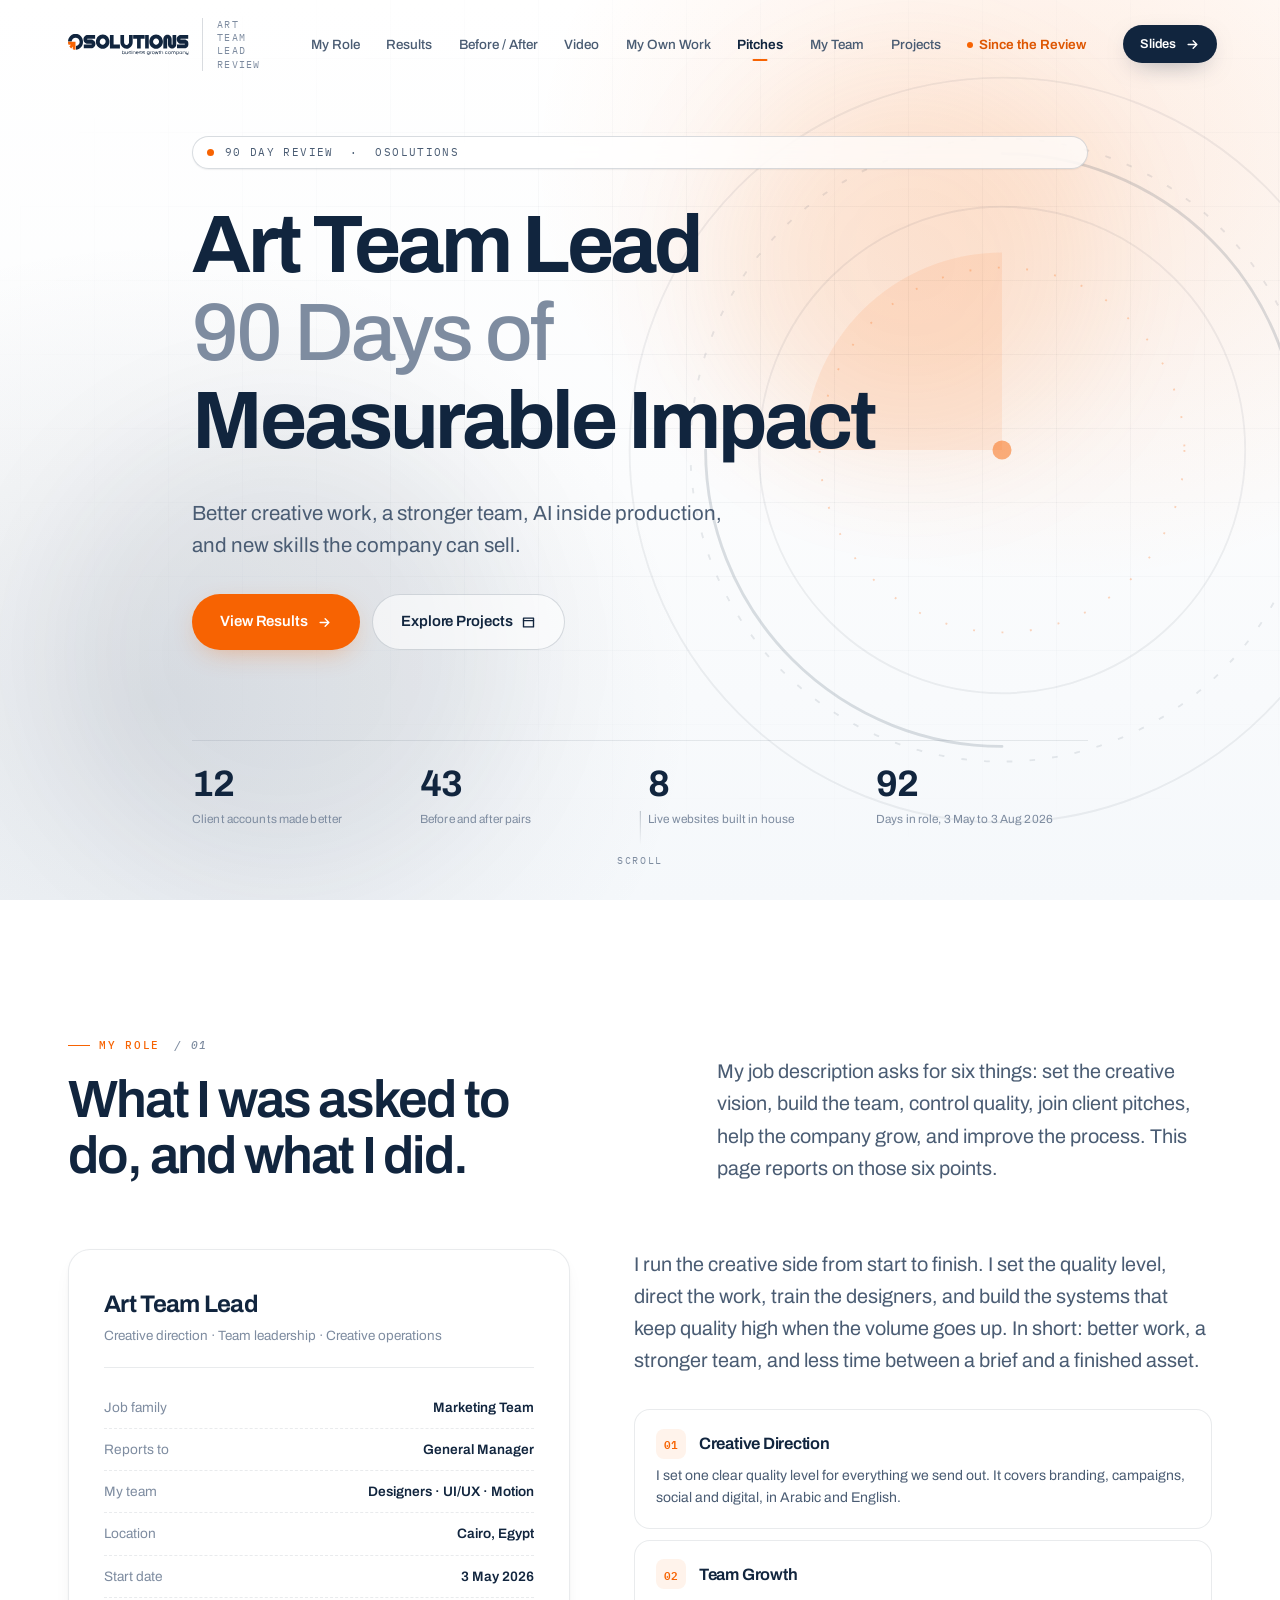
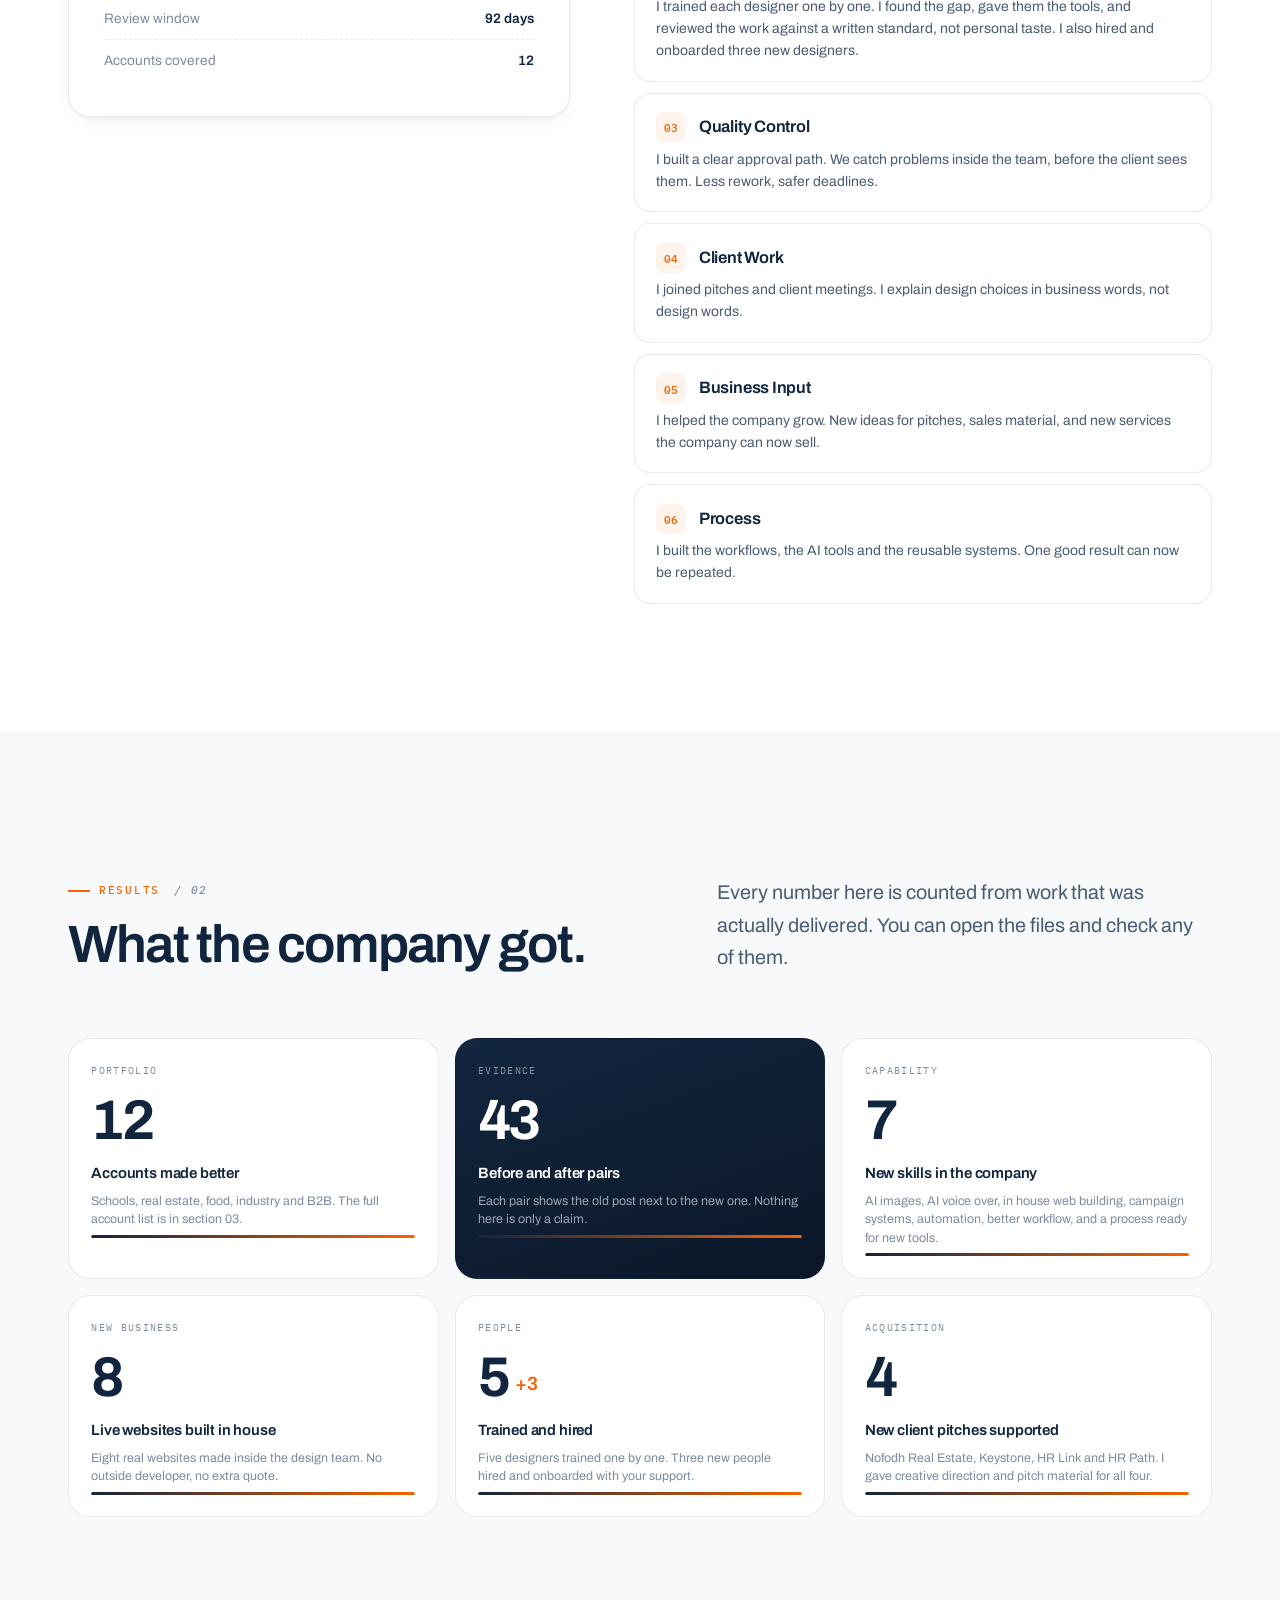
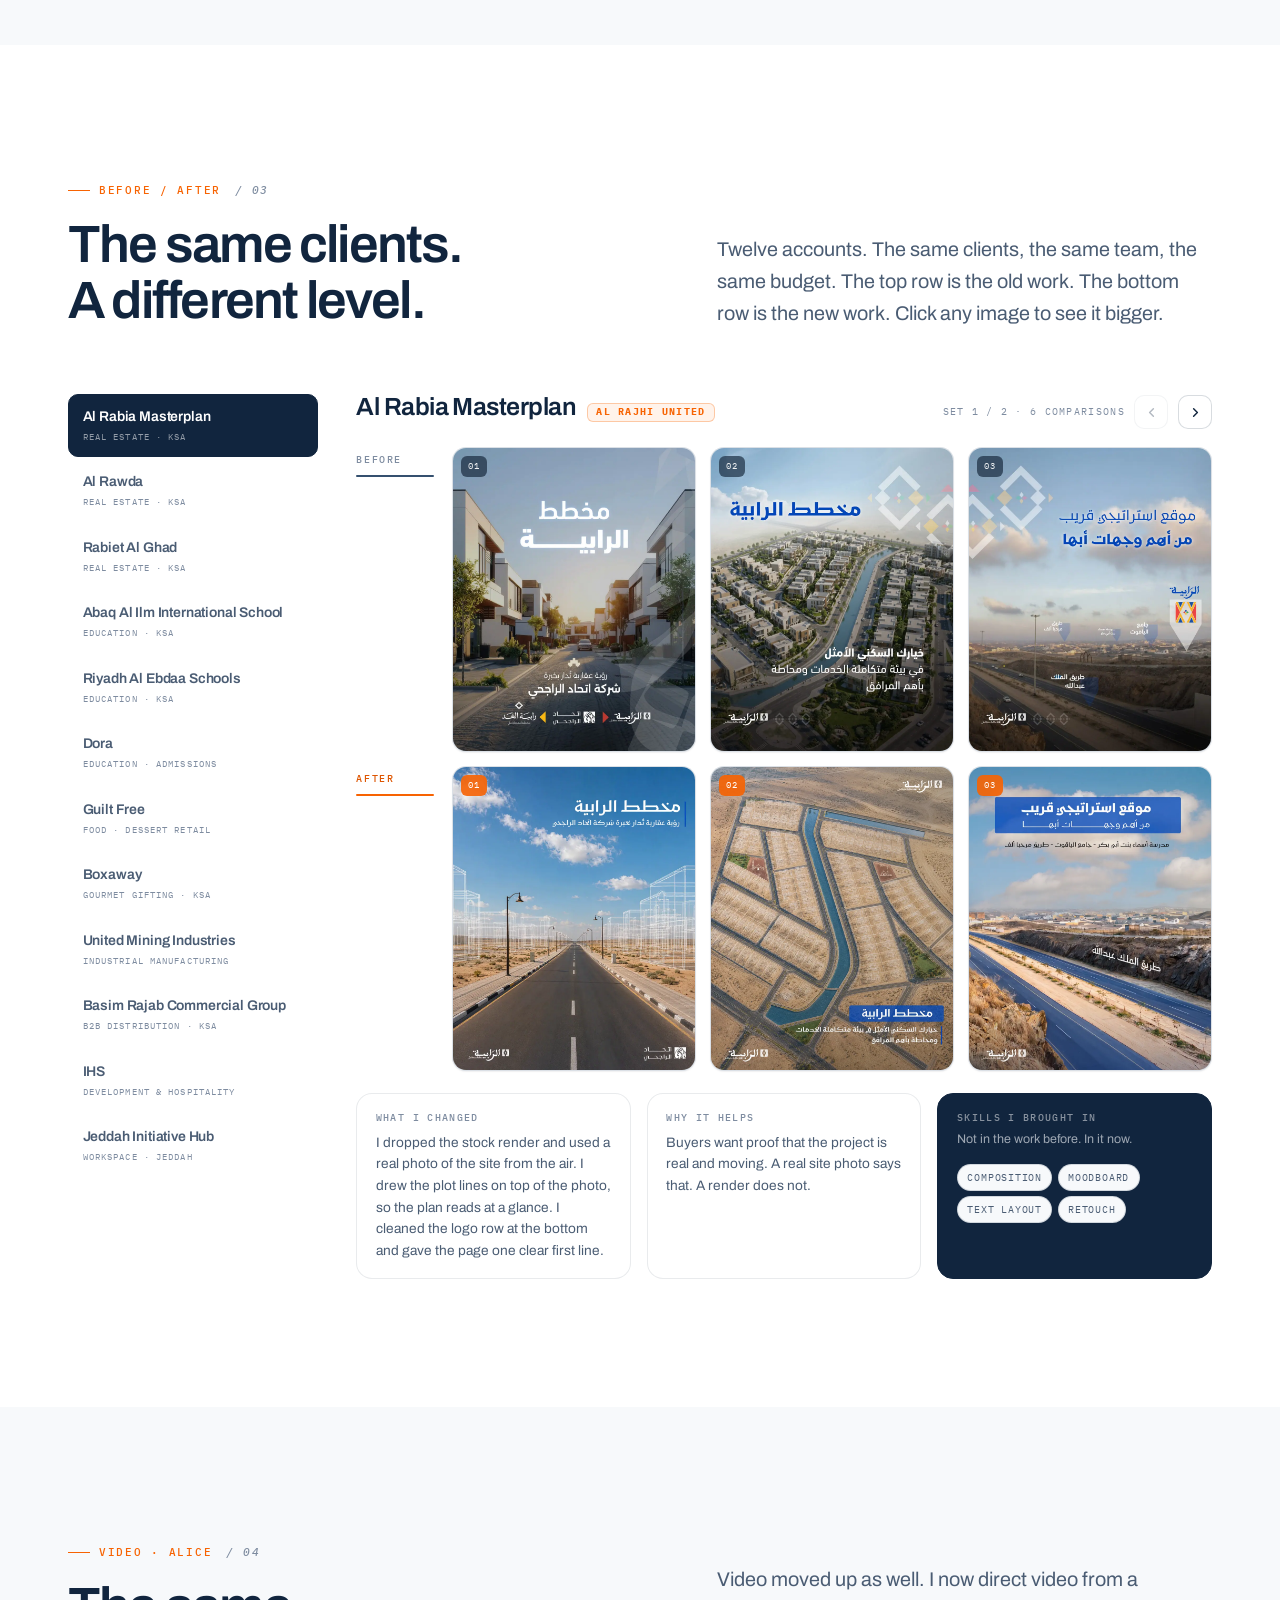
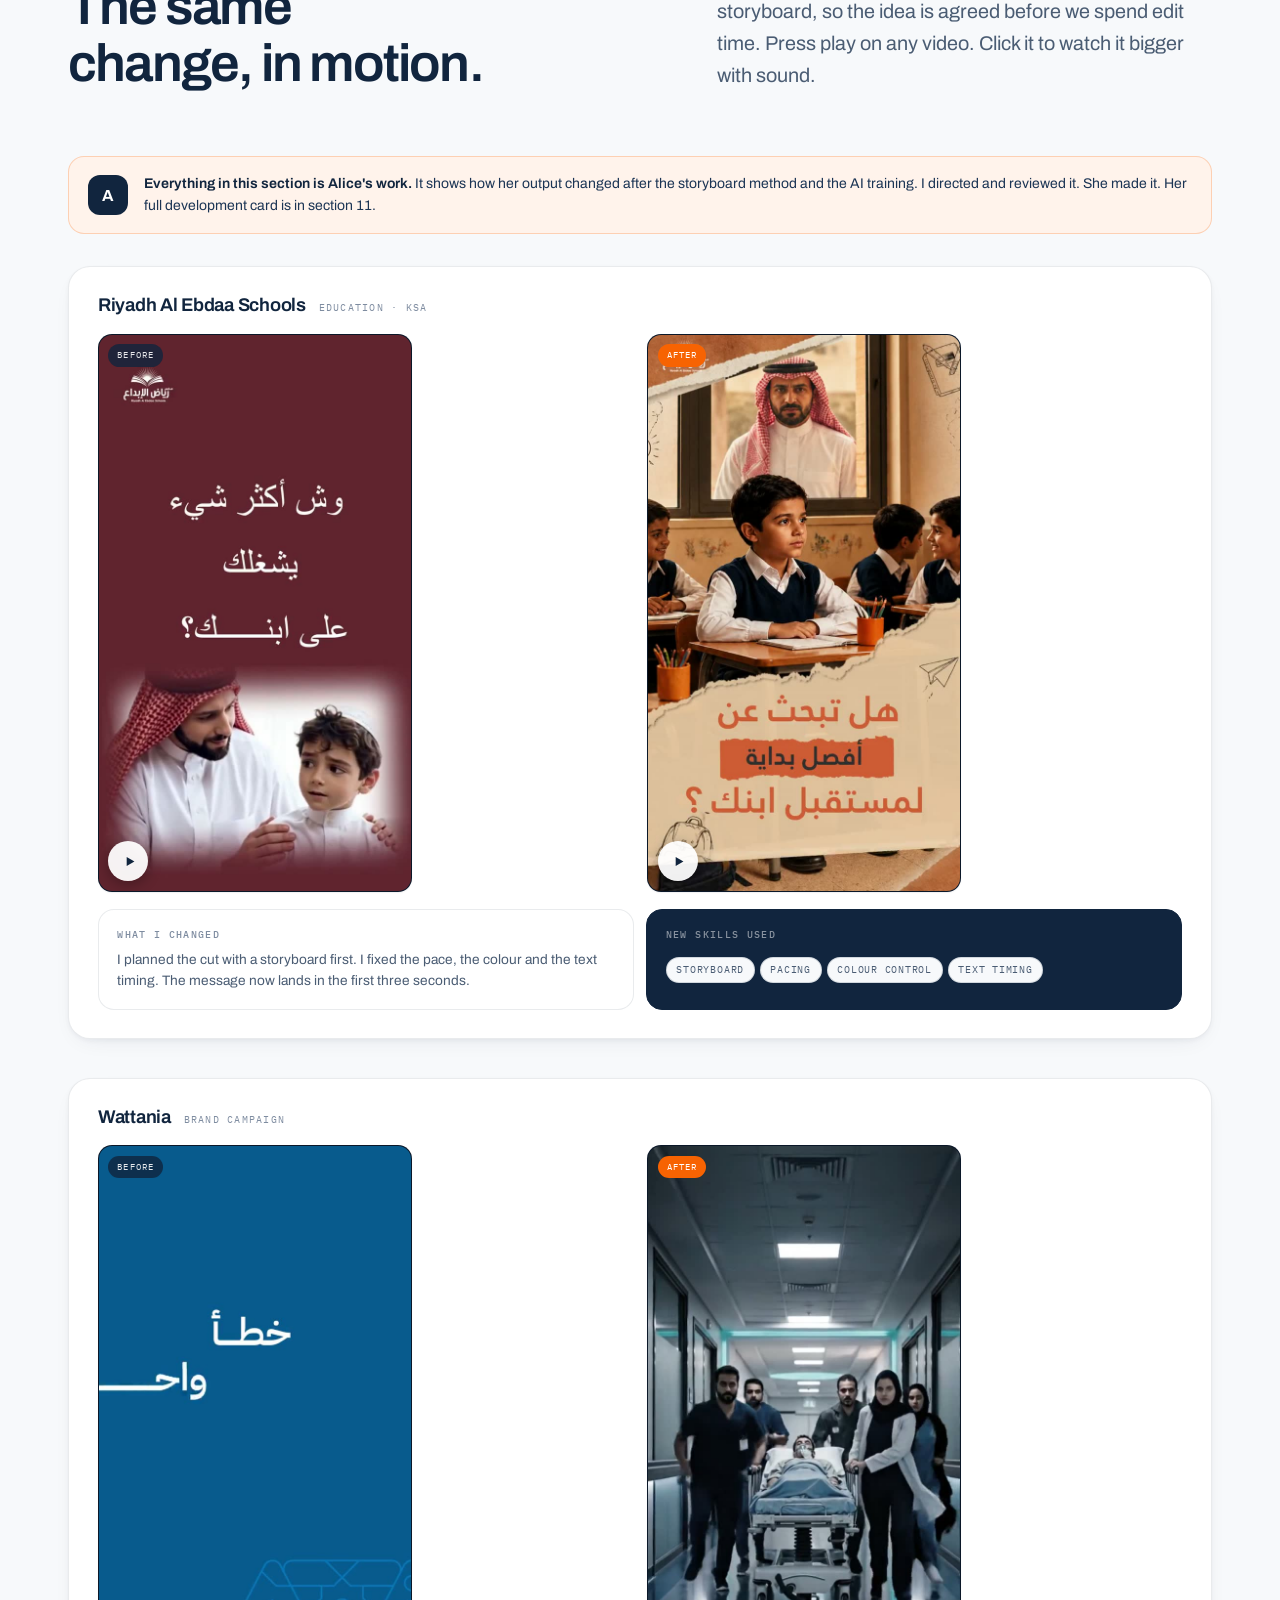
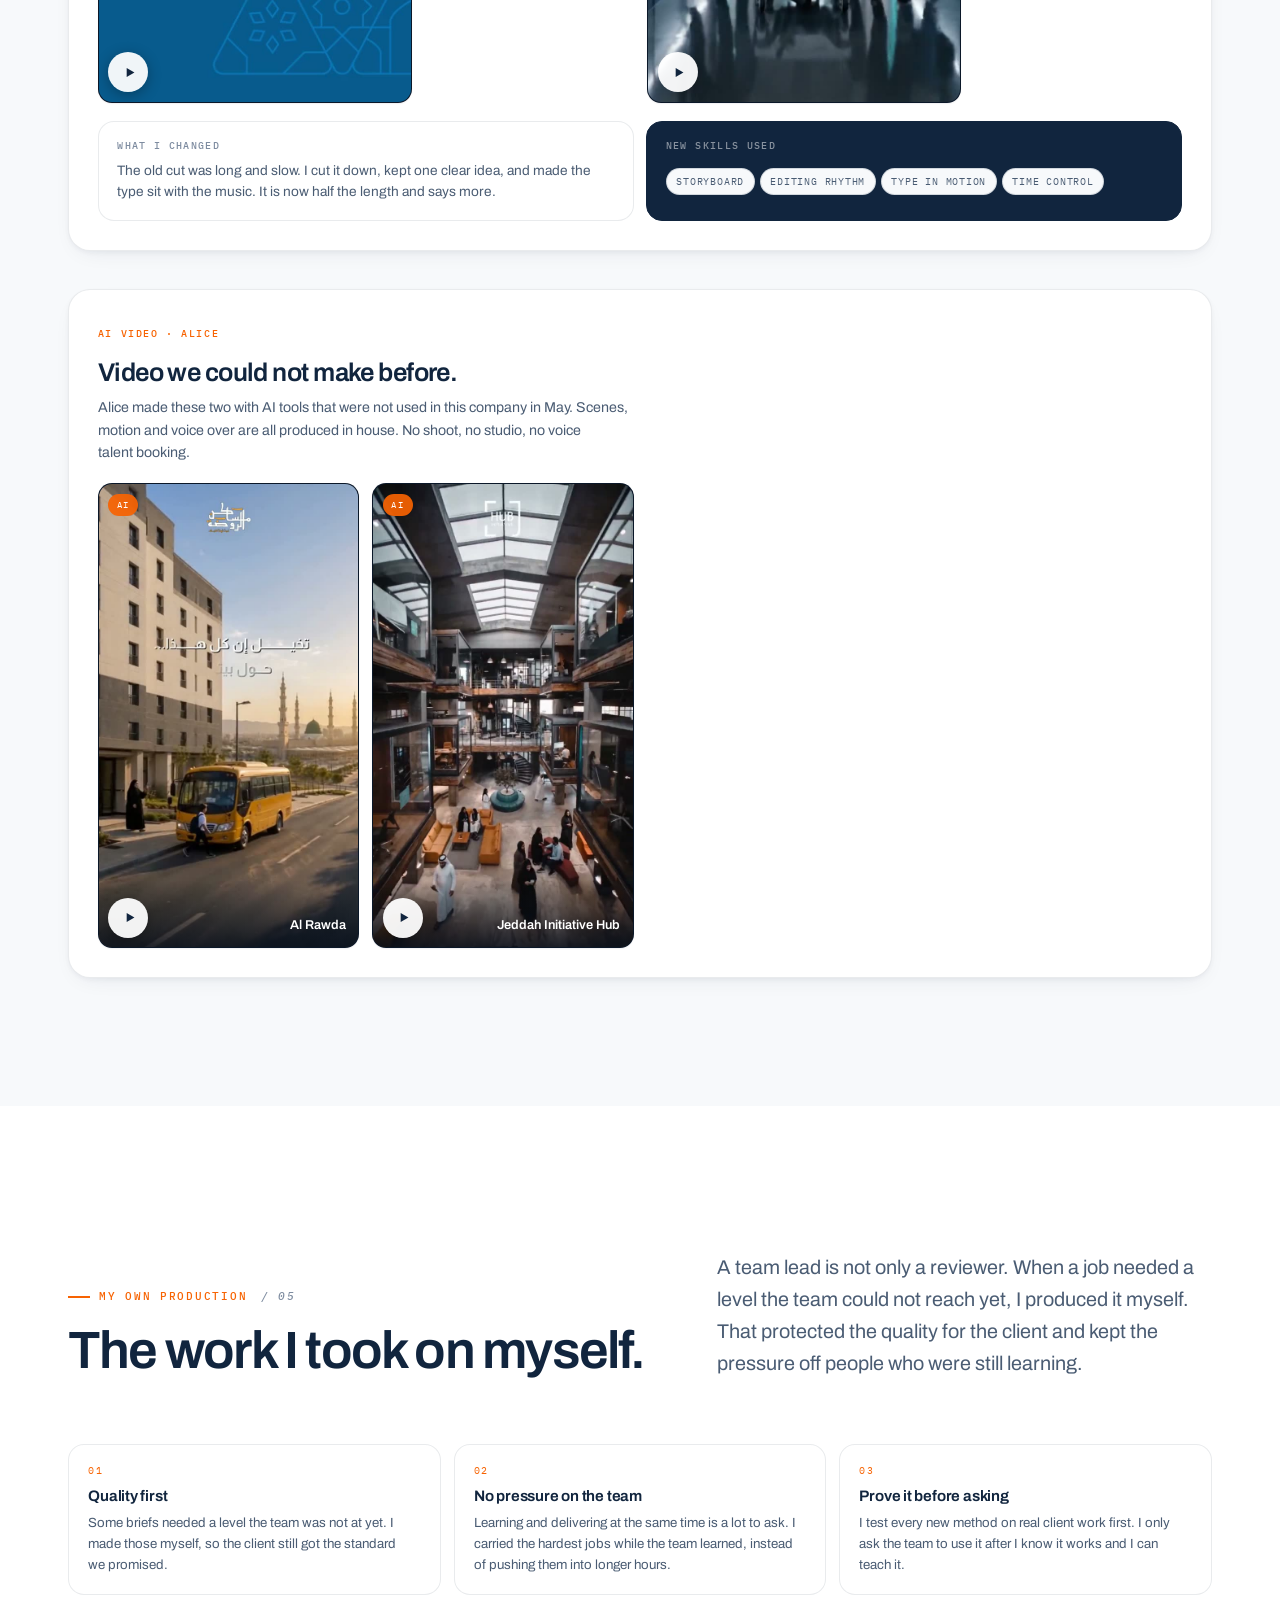
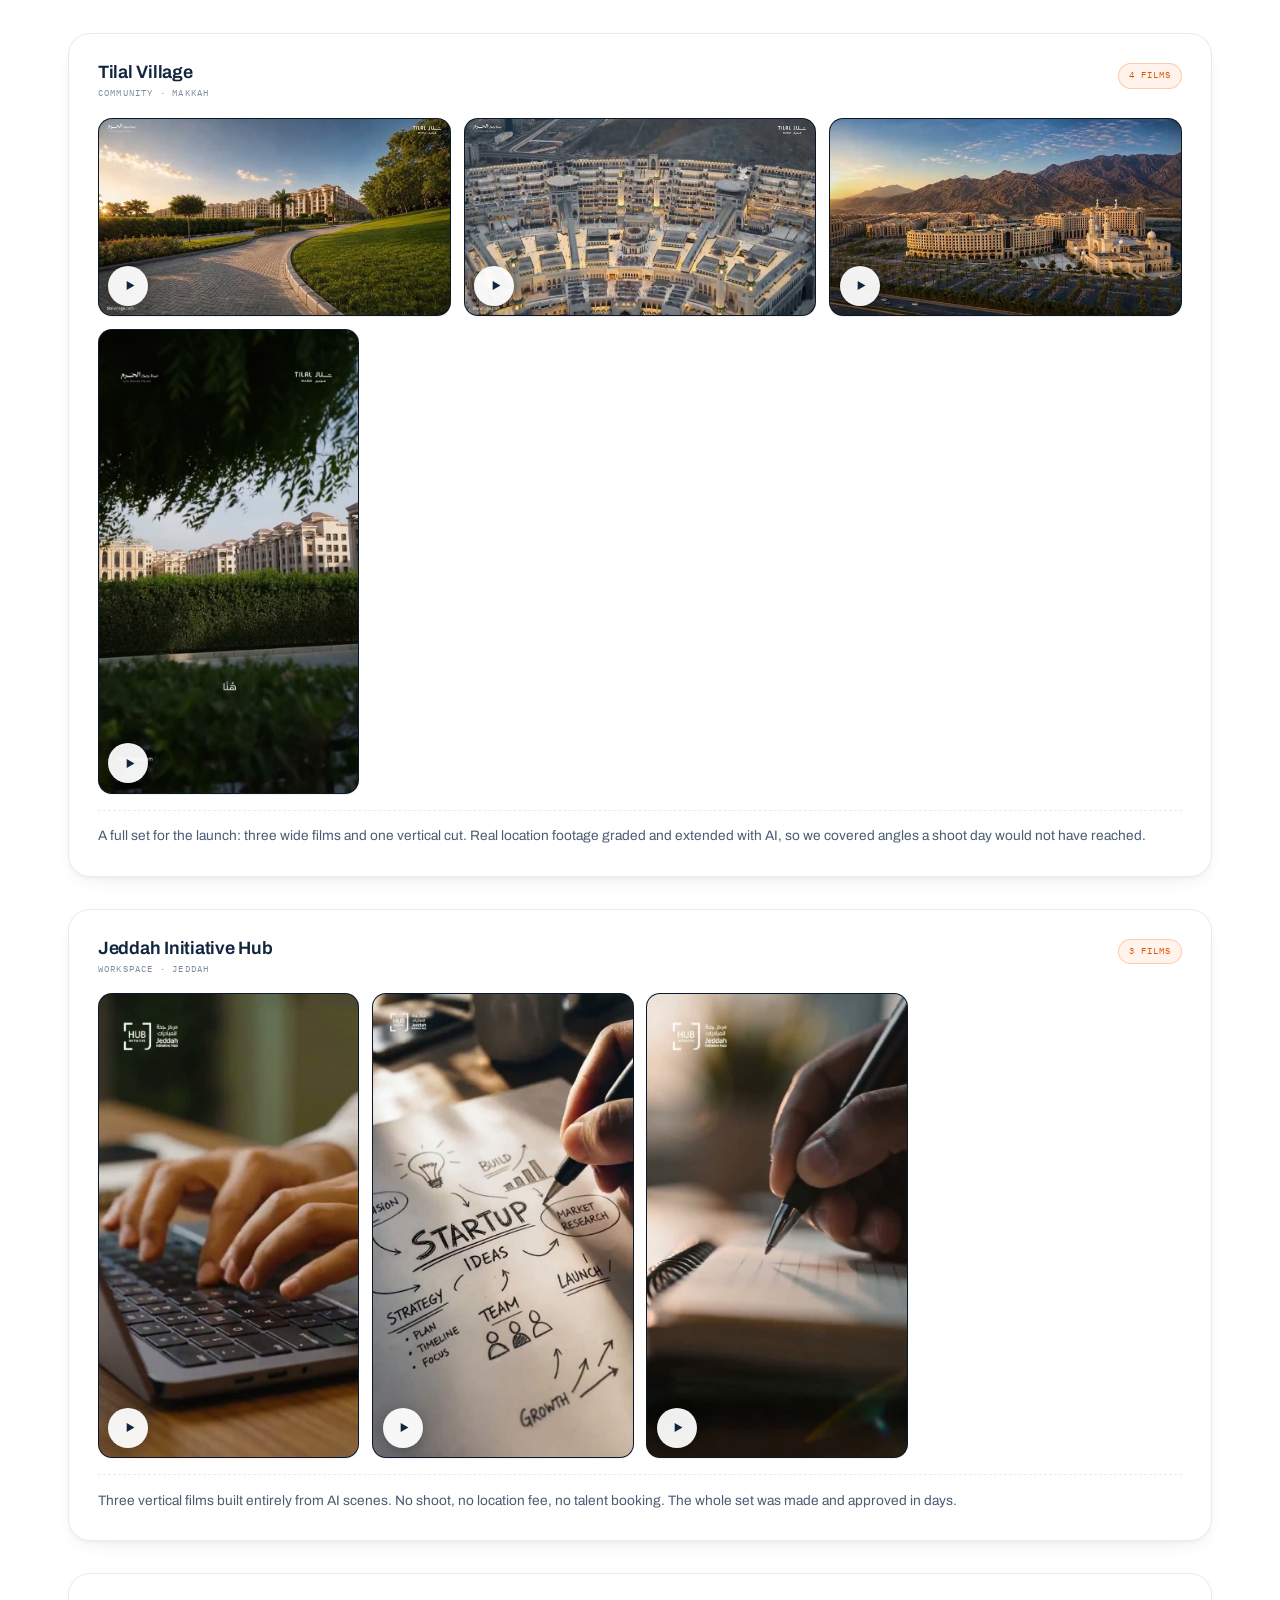
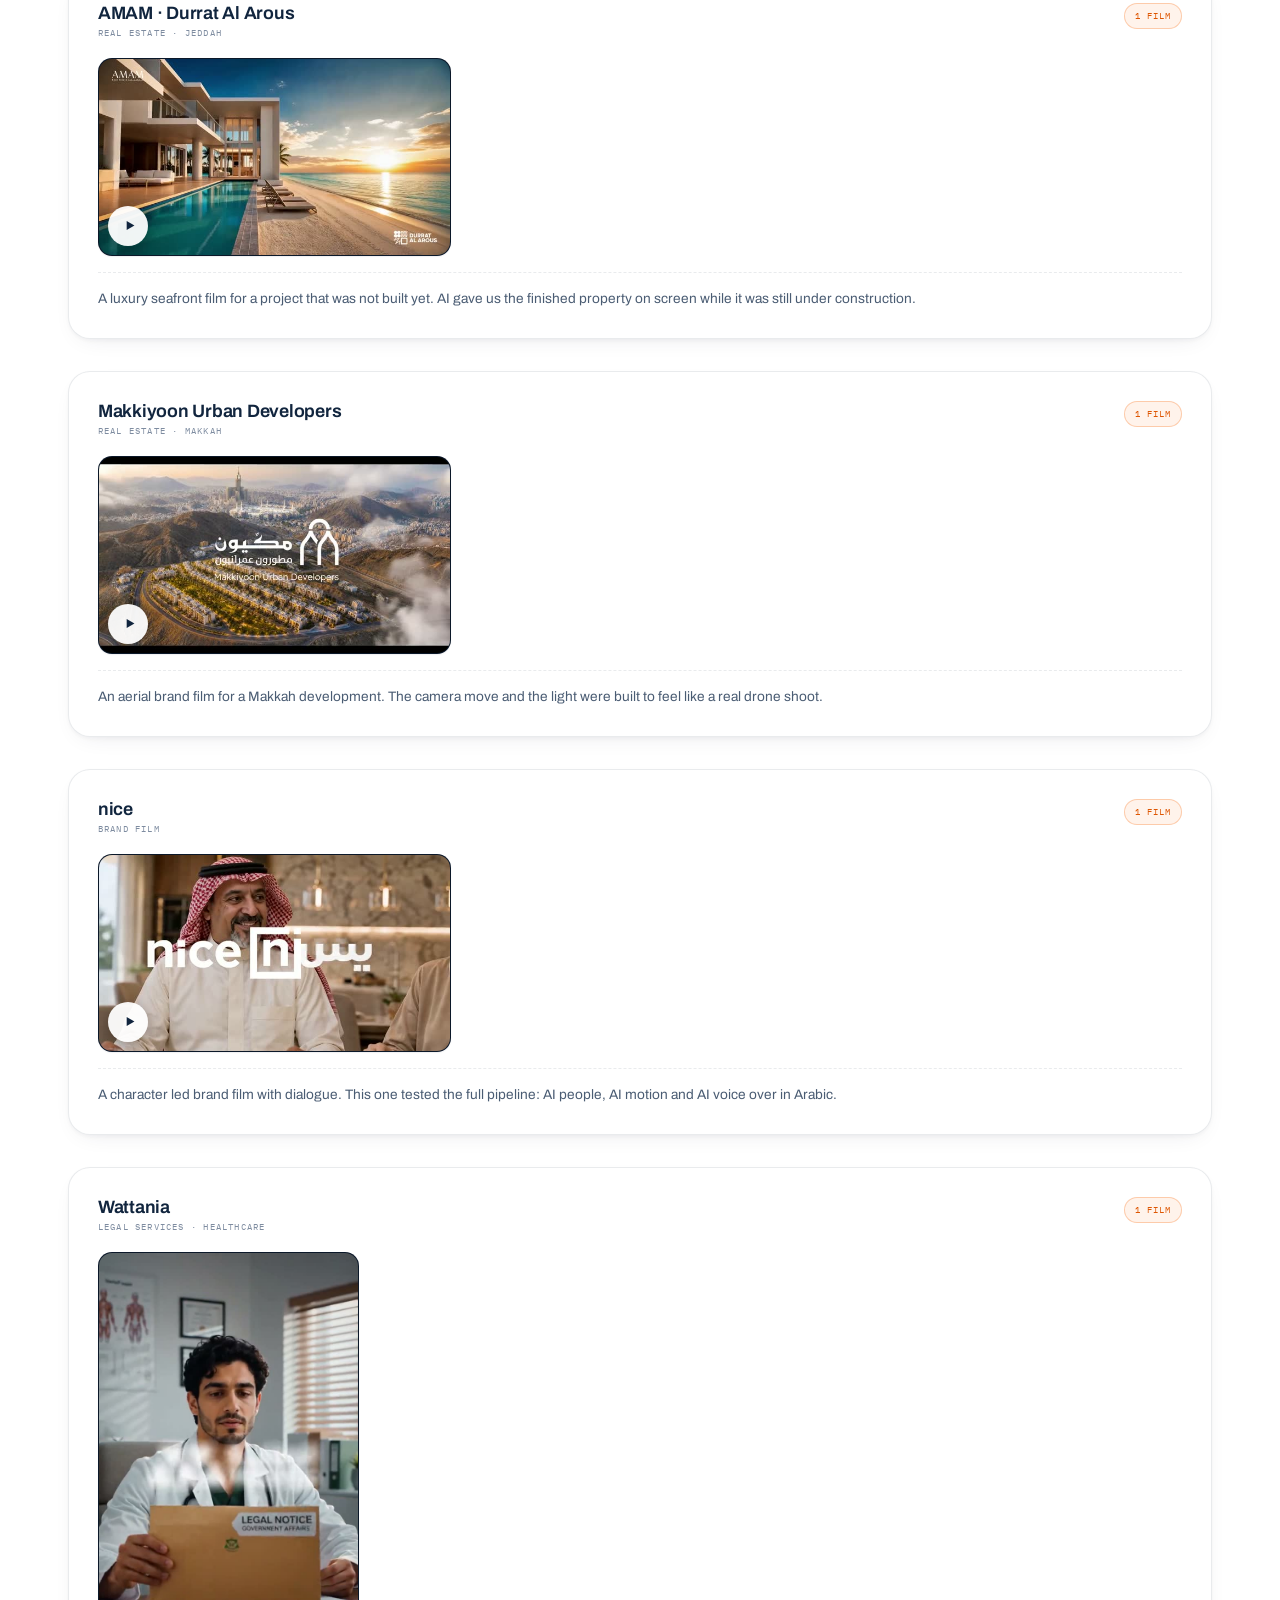
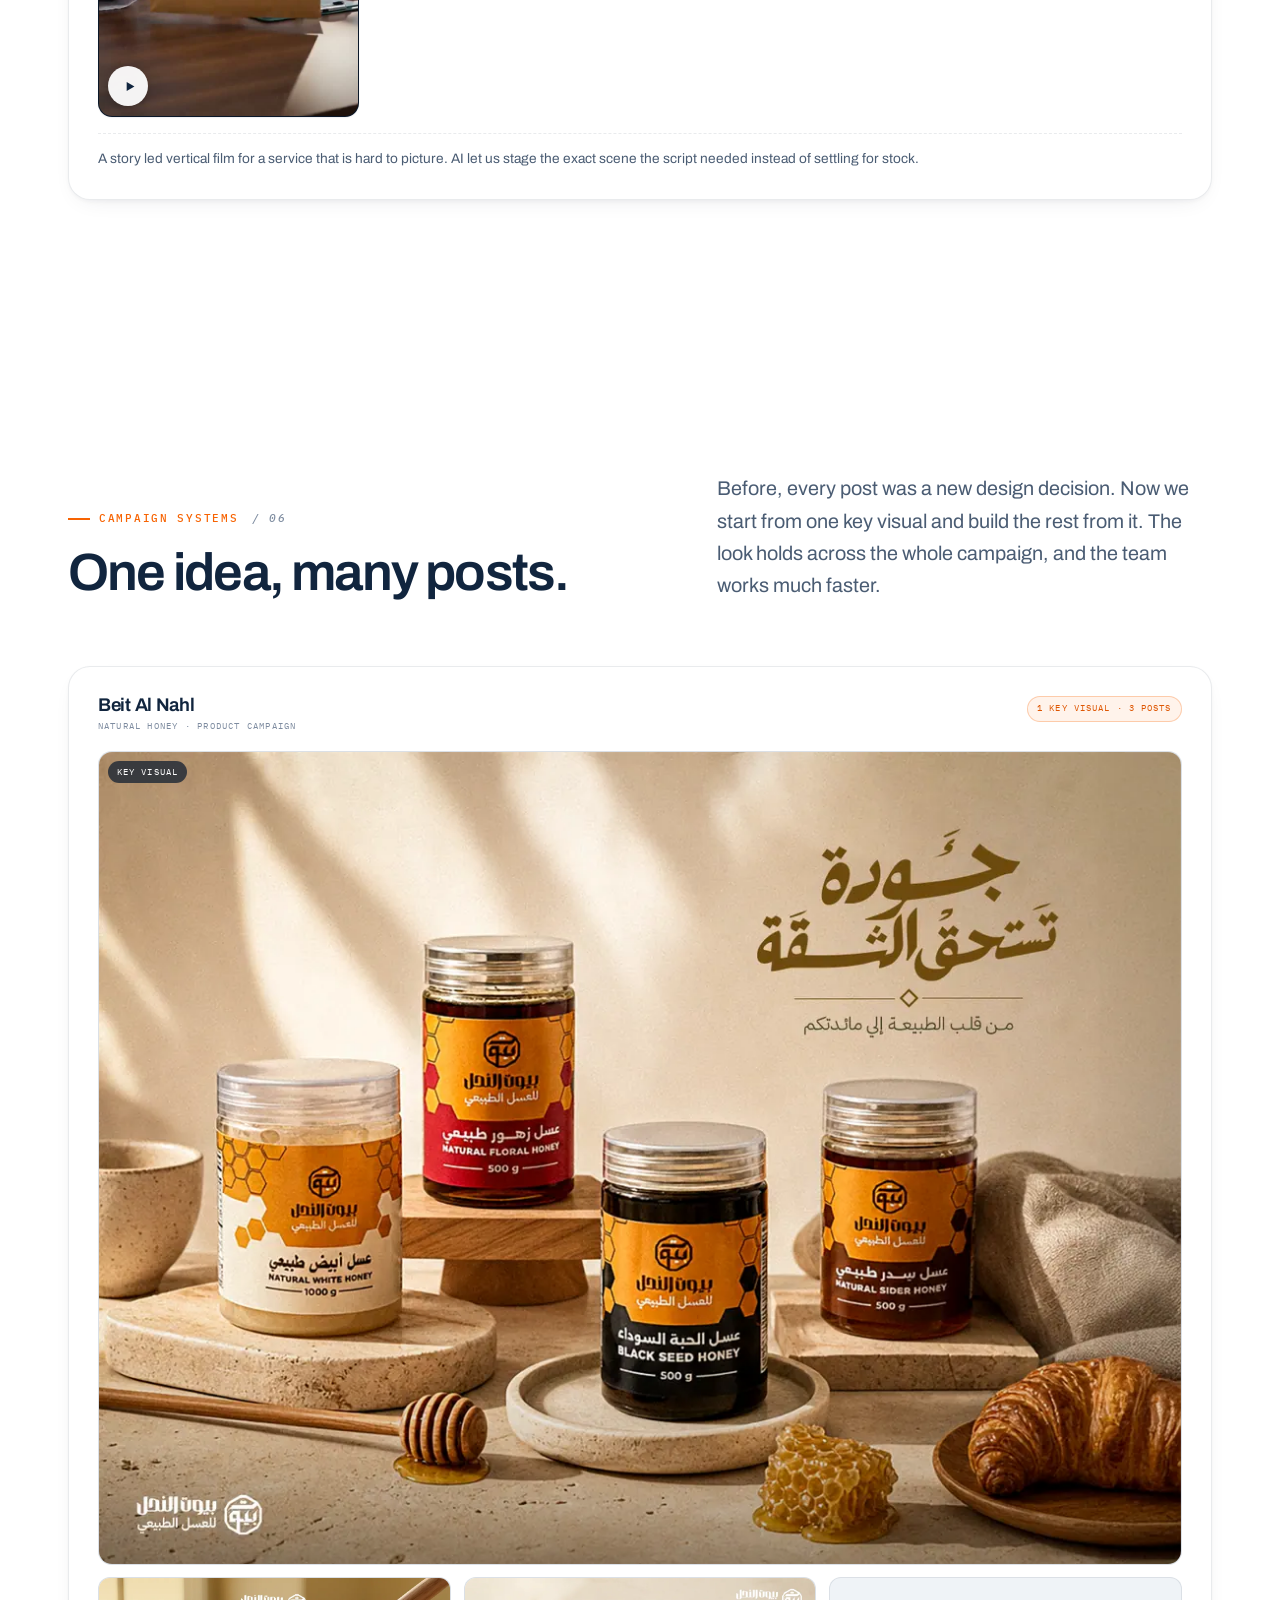
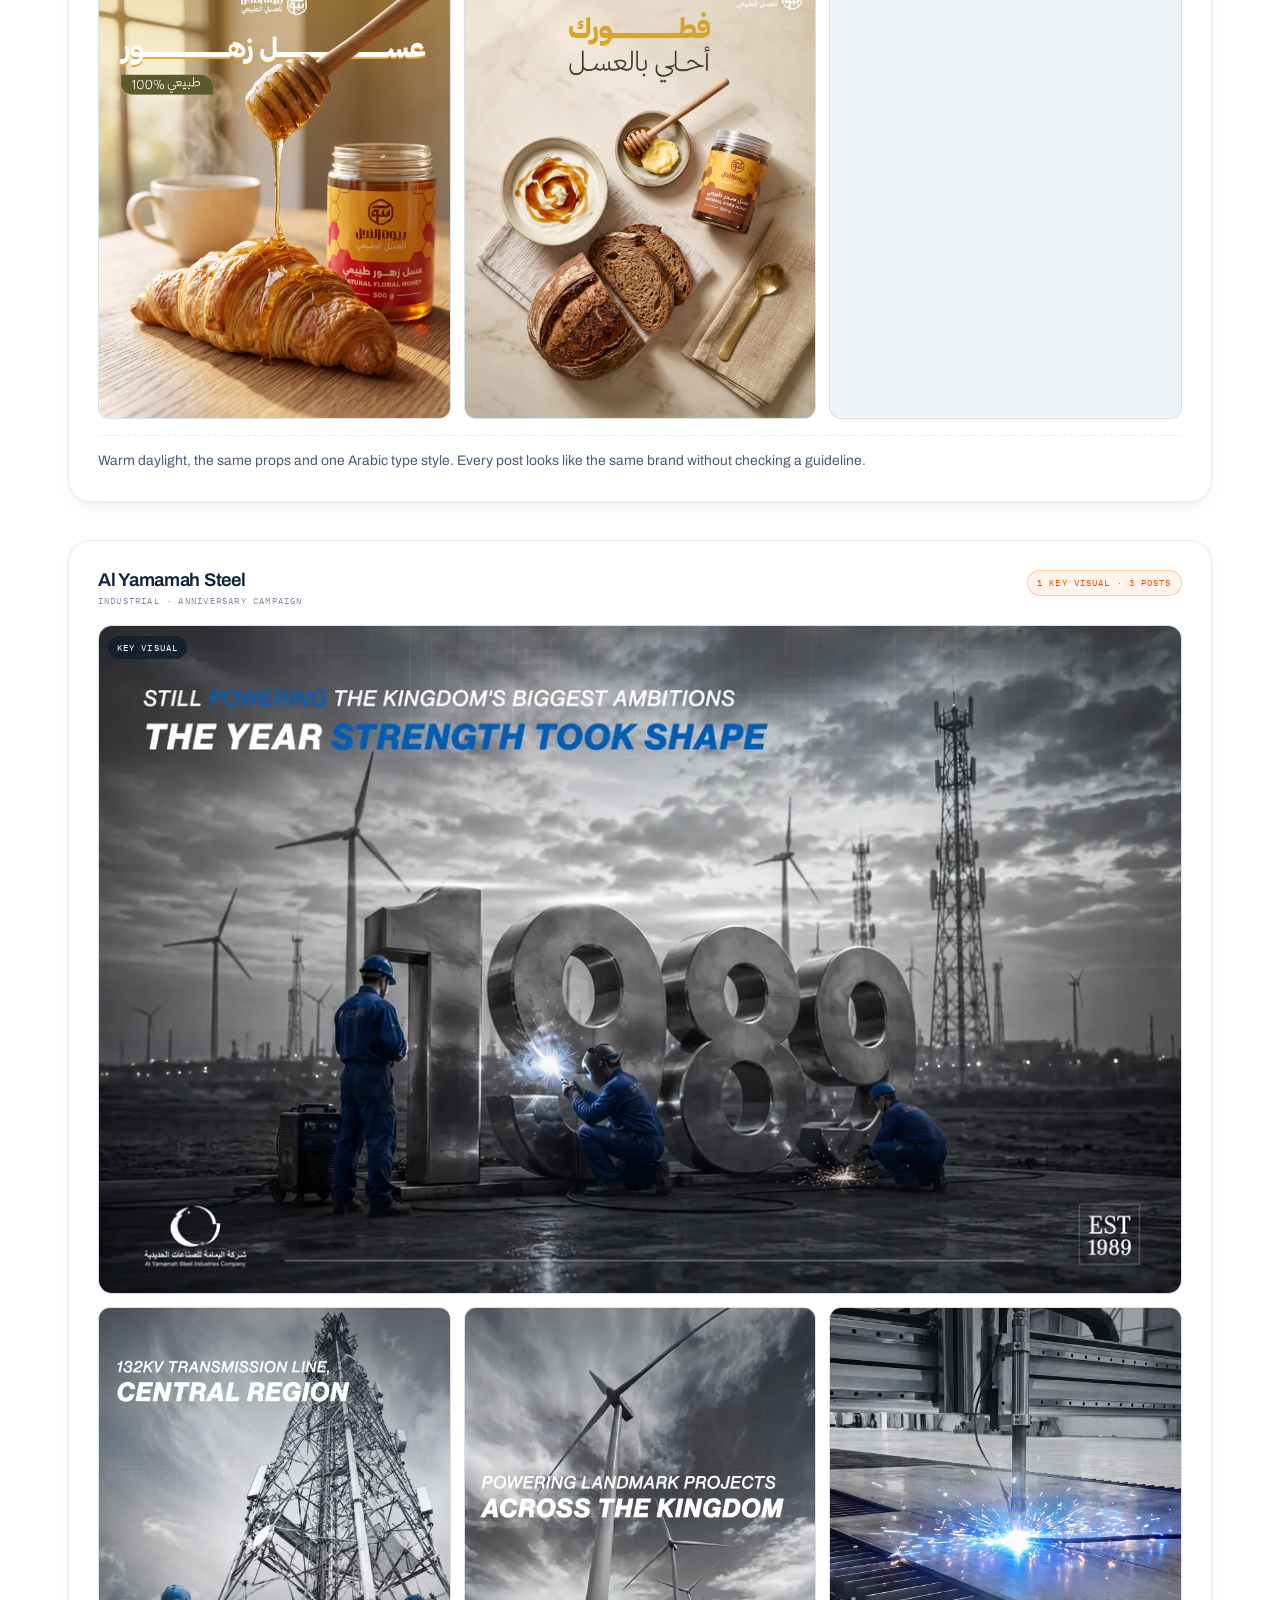
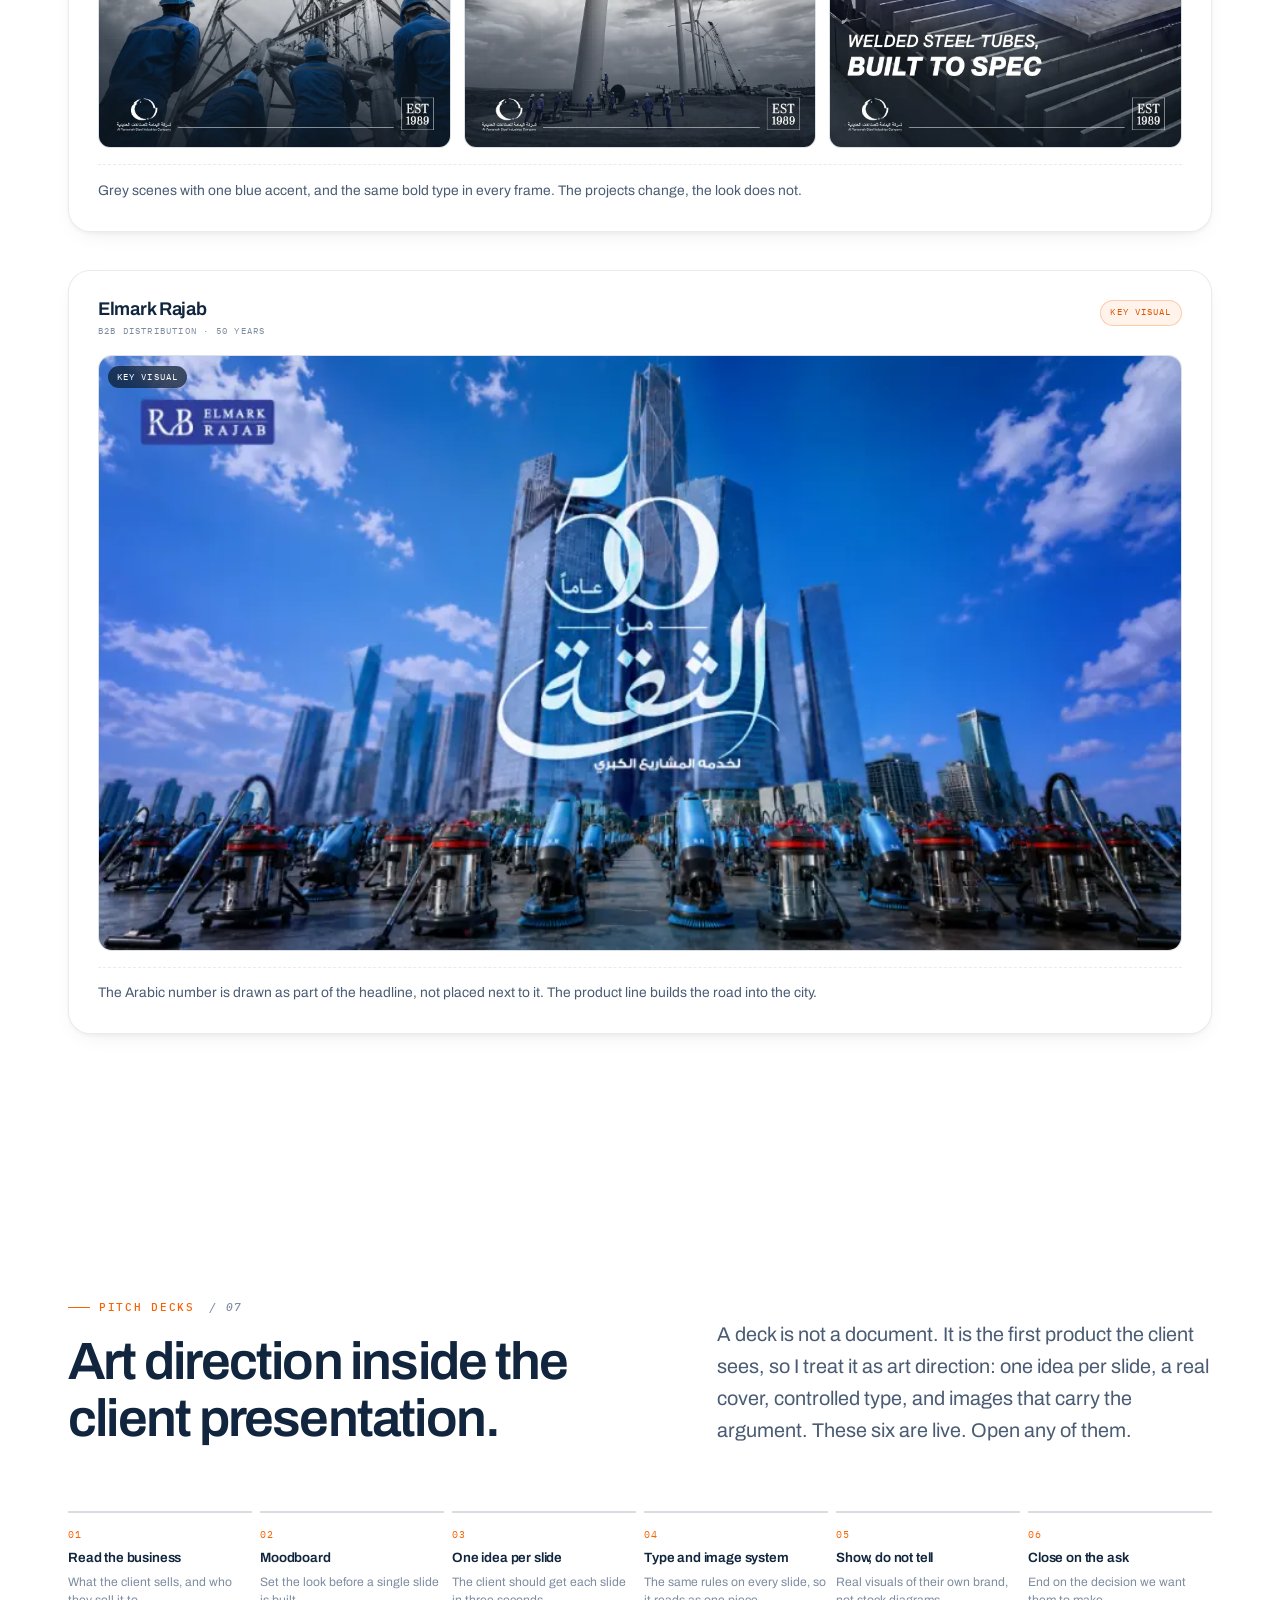
==== commit 646693a9: "Work section: no counts, a selection with a client index Co-Authored-By: Claude Opus 5.5 <noreply@an" ====
--- a/index.html
+++ b/index.html
@@ -12,7 +12,7 @@
 <link rel="preconnect" href="https://fonts.gstatic.com" crossorigin>
 <link href="https://fonts.googleapis.com/css2?family=Archivo:wdth,wght@100..125,300..800&family=IBM+Plex+Mono:wght@400;500;600&family=IBM+Plex+Sans+Arabic:wght@400;500;600;700&display=swap" rel="stylesheet">
 <link rel="stylesheet" href="assets/css/main.css">
-<link rel="stylesheet" href="assets/css/now.css?v=8">
+<link rel="stylesheet" href="assets/css/now.css?v=11">
 </head>
 <body>
 
@@ -992,7 +992,7 @@
           <a class="nw-tr" role="row" href="#n-accounts">
             <span role="cell" class="nw-td-k"><i>05</i> Accounts</span>
             <span role="cell" data-l="In the review">4 new client pitches supported</span>
-            <span role="cell" data-l="Now">3 new accounts won: Nofodh, Arabian Shield and a law firm</span>
+            <span role="cell" data-l="Now">3 new accounts won: Nofodh (6 projects), Makeen Law and GUA</span>
             <span role="cell"><em class="nw-st nw-st--new">New</em></span>
           </a>
           <a class="nw-tr" role="row" href="#n-sites">
@@ -1170,35 +1170,41 @@
         <div class="nw-head" data-reveal>
           <span class="nw-num">05</span>
           <div>
-            <h2>New accounts, won on quality and speed.</h2>
-            <p>Clients saw the level and the pace of the work, and gave us more of it.</p>
-          </div>
+            <h2>New accounts, won on quality.</h2>
+            <p>The company did the work to reach these clients, and that effort came first. What won them was the quality of our work, and pitches built on the team's own work and skills. These are the exact accounts, with the project folders the team works in.</p>
+          </div>
+        </div>
+
+        <div class="nw-sum nw-sum--3" data-reveal-stagger>
+          <div><b>3</b><span>New accounts</span></div>
+          <div><b>8</b><span>Project folders in the team drive</span></div>
+          <div><b>6</b><span>Real estate projects for Nofodh</span></div>
         </div>
 
         <div class="nw-table nw-table--acc" role="table" data-reveal>
           <div class="nw-tr nw-tr--head" role="row">
             <span role="columnheader">Account</span>
             <span role="columnheader">Sector</span>
-            <span role="columnheader">What we deliver</span>
+            <span role="columnheader">Project folders</span>
             <span role="columnheader">On this page</span>
           </div>
           <div class="nw-tr" role="row">
-            <span role="cell" class="nw-td-k">Nofodh Real Estate<small>Baleine Bleu Maison 1 and 2, Almashriqiya Gate, Almosa Residence 2, Woroud Almosa</small></span>
+            <span role="cell" class="nw-td-k">Nofodh Real Estate<small>6 projects</small></span>
             <span role="cell" data-l="Sector">Real estate</span>
-            <span role="cell" data-l="We deliver">Brochures, films with AI voice over, social posts, landing pages</span>
-            <span role="cell" data-l="On this page"><a class="nw-link" href="#n-work" data-filter-jump="nofodh">6 videos · 2 posts · 5 brochures</a><a class="nw-link" href="#n-sites">5 landing pages</a></span>
+            <span role="cell" data-l="Project folders"><ul class="nw-folders"><li>Baleine Bleu 1</li><li>Baleine Bleu 2</li><li>Almashriqiya Gate</li><li>Almosa Residence</li><li>Woroud Almosa</li><li>Al Shareet Al Sahili</li></ul></span>
+            <span role="cell" data-l="On this page"><a class="nw-link" href="#n-work" data-filter-jump="nofodh">Films, posts and brochures</a><a class="nw-link" href="#n-sites">Landing pages</a></span>
           </div>
           <div class="nw-tr" role="row">
-            <span role="cell" class="nw-td-k">Arabian Shield Cooperative Insurance</span>
+            <span role="cell" class="nw-td-k">Makeen Law<small>Law firm</small></span>
+            <span role="cell" data-l="Sector">Legal</span>
+            <span role="cell" data-l="Project folders"><ul class="nw-folders"><li>Makeen Law</li></ul></span>
+            <span role="cell" data-l="On this page"><span class="nw-muted">In production</span></span>
+          </div>
+          <div class="nw-tr" role="row">
+            <span role="cell" class="nw-td-k">GUA<small>Gulf Union Al Ahlia</small></span>
             <span role="cell" data-l="Sector">Insurance</span>
-            <span role="cell" data-l="We deliver">Social posts for national days and awareness campaigns</span>
-            <span role="cell" data-l="On this page"><a class="nw-link" href="#n-work" data-filter-jump="shield">2 posts</a></span>
-          </div>
-          <div class="nw-tr" role="row">
-            <span role="cell" class="nw-td-k">A law firm</span>
-            <span role="cell" data-l="Sector">Legal</span>
-            <span role="cell" data-l="We deliver">Work has started</span>
-            <span role="cell" data-l="On this page"><span class="nw-muted">Not public yet</span></span>
+            <span role="cell" data-l="Project folders"><ul class="nw-folders"><li>GUA</li></ul></span>
+            <span role="cell" data-l="On this page"><span class="nw-muted">In production</span></span>
           </div>
         </div>
       </section>
@@ -1209,17 +1215,17 @@
           <span class="nw-num">06</span>
           <div>
             <h2>The work, by client.</h2>
-            <p>Everything made in the last two months, sorted by client and by type. Start from the index, or filter by type. Click any piece to open it. Videos play with sound.</p>
-          </div>
-        </div>
-
-        <div class="nw-table nw-table--index" id="nwIndex" role="table" data-reveal></div>
+            <p>A selection from a much larger body of work made in the last two months, sorted by client and by type. Pick a client, or filter by type. Click any piece to open it. Videos play with sound.</p>
+          </div>
+        </div>
+
+        <div class="nw-cindex" id="nwIndex" data-reveal-stagger></div>
 
         <div class="nw-filter" role="tablist" aria-label="Filter the work" data-reveal>
-          <button class="is-on" data-f="all" role="tab" aria-selected="true">All <i id="nwCountAll"></i></button>
-          <button data-f="video" role="tab" aria-selected="false">Video <i id="nwCountVideo"></i></button>
-          <button data-f="social" role="tab" aria-selected="false">Social <i id="nwCountSocial"></i></button>
-          <button data-f="print" role="tab" aria-selected="false">Print <i id="nwCountPrint"></i></button>
+          <button class="is-on" data-f="all" role="tab" aria-selected="true">All</button>
+          <button data-f="video" role="tab" aria-selected="false">Video</button>
+          <button data-f="social" role="tab" aria-selected="false">Social</button>
+          <button data-f="print" role="tab" aria-selected="false">Print</button>
         </div>
 
         <div class="nw-work" id="nwWork"></div>
@@ -1252,7 +1258,7 @@
           <li><b>AI</b><span>One shared workflow, one folder per person, used every day.</span></li>
           <li><b>The plan</b><span>A full 90 day learning plan, ready to start on an agreed date.</span></li>
           <li><b>The challenges</b><span>One to one meetings on track, resistance mostly gone, the motion team delivering.</span></li>
-          <li><b>The clients</b><span>Three new accounts, won on quality and speed.</span></li>
+          <li><b>The clients</b><span>Three new accounts: Nofodh, Makeen Law and GUA, won on quality.</span></li>
           <li><b>The output</b><span>Social, video, print and twelve live landing pages.</span></li>
         </ol>
 
@@ -1286,7 +1292,7 @@
   </div>
 </footer>
 
-<script src="assets/js/now.js?v=6"></script>
+<script src="assets/js/now.js?v=8"></script>
 <script src="assets/js/main.js?v=2"></script>
 </body>
 </html>
--- a/assets/css/now.css
+++ b/assets/css/now.css
@@ -45,7 +45,7 @@
 /* Status pills */
 .nw-st {
   display: inline-flex; align-items: center; gap: .35rem; font-style: normal; white-space: nowrap;
-  font-family: var(--font-mono); font-size: .66rem; font-weight: 600; letter-spacing: .05em; text-transform: uppercase;
+  font-family: var(--font-mono); font-size: .7rem; font-weight: 600; letter-spacing: .05em; text-transform: uppercase;
   padding: .28rem .6rem; border-radius: 999px; vertical-align: middle;
 }
 .nw-st::before { content: ""; width: 6px; height: 6px; border-radius: 50%; background: currentColor; }
@@ -89,13 +89,13 @@
 .nw-tr:first-child { border-top: 0; }
 .nw-tr > span { min-width: 0; color: var(--nw-ink-2); }
 .nw-tr--head { background: var(--nw-paper-2); padding-block: .7rem; }
-.nw-tr--head > span { font-family: var(--font-mono); font-size: .68rem; font-weight: 600; letter-spacing: .1em; text-transform: uppercase; color: var(--nw-ink-3); }
+.nw-tr--head > span { font-family: var(--font-mono); font-size: .7rem; font-weight: 600; letter-spacing: .1em; text-transform: uppercase; color: var(--nw-ink-3); }
 .nw-tr--foot { background: var(--nw-paper-2); }
 .nw-tr--foot > span { color: var(--nw-ink); font-weight: 600; }
 a.nw-tr { transition: background .2s; }
 a.nw-tr:hover { background: #FFF6EE; }
 .nw-td-k { color: var(--nw-ink) !important; font-weight: 620; display: flex; flex-direction: column; gap: .15rem; }
-.nw-td-k i { font-style: normal; font-family: var(--font-mono); font-size: .68rem; color: var(--nw-acc-ink); font-weight: 600; }
+.nw-td-k i { font-style: normal; font-family: var(--font-mono); font-size: .7rem; color: var(--nw-acc-ink); font-weight: 600; }
 .nw-td-k small { font-weight: 450; font-size: .78rem; color: var(--nw-ink-3); line-height: 1.4; }
 .nw-td-then { color: var(--nw-ink-3) !important; }
 .nw-tr > span b { color: var(--nw-ink); }
@@ -118,7 +118,7 @@
 .nw-person { display: flex !important; align-items: center; gap: .75rem; }
 .nw-person > span { display: flex; flex-direction: column; min-width: 0; }
 .nw-person b { color: var(--nw-ink); font-size: .98rem; }
-.nw-person small { font-family: var(--font-mono); font-size: .68rem; color: var(--nw-ink-3); }
+.nw-person small { font-family: var(--font-mono); font-size: .7rem; color: var(--nw-ink-3); }
 .nw-av {
   flex-shrink: 0; width: 38px; height: 38px; border-radius: 50%; display: grid; place-items: center;
   font-style: normal; font-weight: 700; font-size: .85rem; background: var(--nw-paper-2); color: var(--nw-ink);
@@ -144,14 +144,14 @@
 /* ---------- Rail + main ---------- */
 .nw-wrap { display: grid; grid-template-columns: 190px minmax(0, 1fr); gap: clamp(2rem, 4vw, 3.5rem); padding-bottom: clamp(4rem, 8vw, 6rem); }
 .nw-rail { position: sticky; top: 96px; align-self: start; padding-top: clamp(3rem, 6vw, 4.5rem); }
-.nw-rail__t { display: block; font-family: var(--font-mono); font-size: .68rem; letter-spacing: .12em; text-transform: uppercase; color: var(--nw-ink-3); margin-bottom: .8rem; }
+.nw-rail__t { display: block; font-family: var(--font-mono); font-size: .7rem; letter-spacing: .12em; text-transform: uppercase; color: var(--nw-ink-3); margin-bottom: .8rem; }
 .nw-rail ol { list-style: none; border-inline-start: 1px solid var(--nw-line-2); }
 .nw-rail a {
   display: flex; gap: .6rem; align-items: baseline; padding: .45rem 0 .45rem .9rem; margin-inline-start: -1px;
   border-inline-start: 2px solid transparent; font-size: .86rem; font-weight: 540; color: var(--nw-ink-2);
   transition: color .2s, border-color .2s;
 }
-.nw-rail a i { font-style: normal; font-family: var(--font-mono); font-size: .68rem; color: var(--nw-ink-3); }
+.nw-rail a i { font-style: normal; font-family: var(--font-mono); font-size: .7rem; color: var(--nw-ink-3); }
 .nw-rail a:hover { color: var(--nw-ink); }
 .nw-rail a.is-on { color: var(--nw-ink); font-weight: 650; border-color: var(--nw-acc); }
 .nw-rail a.is-on i { color: var(--nw-acc-ink); }
@@ -194,7 +194,7 @@
   font: inherit; font-size: .84rem; font-weight: 580; color: var(--nw-ink-2); background: none; border: 0; cursor: pointer;
   padding: .5rem .9rem; border-radius: 9px; white-space: nowrap; display: inline-flex; align-items: center; gap: .4rem; transition: background .2s, color .2s;
 }
-.nw-tabs button small { font-family: var(--font-mono); font-size: .6rem; text-transform: uppercase; letter-spacing: .06em; color: var(--nw-acc-ink); }
+.nw-tabs button small { font-family: var(--font-mono); font-size: .7rem; text-transform: uppercase; letter-spacing: .06em; color: var(--nw-acc-ink); }
 .nw-tabs button:hover { color: var(--nw-ink); background: rgba(255, 255, 255, .6); }
 .nw-tabs button.is-on { background: var(--nw-card); color: var(--nw-ink); box-shadow: var(--sh-1); }
 .nw-boardview__body { display: grid; grid-template-columns: minmax(0, 1fr) 240px; }
@@ -220,7 +220,7 @@
 .nw-proof { display: grid; grid-template-columns: 200px minmax(0, 1fr); gap: .75rem; align-items: stretch; }
 .nw-shot { margin: 0; background: var(--nw-card); border: 1px solid var(--nw-line); border-radius: var(--r-md); overflow: hidden; cursor: zoom-in; transition: box-shadow .35s var(--ease); }
 .nw-shot:hover { box-shadow: var(--sh-3); }
-.nw-shot figcaption { font-family: var(--font-mono); font-size: .68rem; letter-spacing: .08em; text-transform: uppercase; color: var(--nw-ink-3); padding: .7rem .9rem; border-bottom: 1px solid var(--nw-line); }
+.nw-shot figcaption { font-family: var(--font-mono); font-size: .7rem; letter-spacing: .08em; text-transform: uppercase; color: var(--nw-ink-3); padding: .7rem .9rem; border-bottom: 1px solid var(--nw-line); }
 .nw-shot img { display: block; width: 100%; height: auto; }
 .nw-shot:not(.nw-shot--side) { display: flex; flex-direction: column; }
 .nw-shot:not(.nw-shot--side) img { margin: auto; max-width: 752px; padding: 1rem; }
@@ -290,7 +290,7 @@
 .nw-tile__play { position: absolute; left: .6rem; bottom: .6rem; z-index: 1; width: 36px; height: 36px; border-radius: 50%; display: grid; place-items: center; background: rgba(255, 255, 255, .94); color: var(--nw-ink); transition: background .25s, color .25s, transform .25s var(--ease); }
 .nw-tile__play svg { width: 14px; height: 14px; margin-left: 2px; }
 .nw-tile--video:hover .nw-tile__play { background: var(--nw-acc); color: #fff; transform: scale(1.08); }
-.nw-tile__tag { position: absolute; top: .55rem; left: .55rem; z-index: 1; font-family: var(--font-mono); font-size: .6rem; font-weight: 600; letter-spacing: .06em; text-transform: uppercase; padding: .25rem .5rem; border-radius: 999px; background: var(--nw-acc); color: #fff; }
+.nw-tile__tag { position: absolute; top: .55rem; left: .55rem; z-index: 1; font-family: var(--font-mono); font-size: .7rem; font-weight: 600; letter-spacing: .06em; text-transform: uppercase; padding: .25rem .5rem; border-radius: 999px; background: var(--nw-acc); color: #fff; }
 
 .nw-doc + .nw-doc { margin-top: 1.1rem; }
 .nw-doc__hd { display: flex; flex-wrap: wrap; align-items: baseline; gap: .3rem .8rem; margin-bottom: .55rem; }
@@ -300,7 +300,7 @@
 .nw-page { position: relative; flex: 0 0 auto; width: clamp(220px, 24vw, 300px); aspect-ratio: 1121 / 793; padding: 0; border: 1px solid var(--nw-line); border-radius: 8px; overflow: hidden; cursor: zoom-in; scroll-snap-align: start; background: #fff; transition: box-shadow .3s var(--ease); }
 .nw-page:hover { box-shadow: var(--sh-2); }
 .nw-page img { width: 100%; height: 100%; object-fit: cover; display: block; }
-.nw-page i { position: absolute; right: .45rem; bottom: .45rem; font-style: normal; font-family: var(--font-mono); font-size: .62rem; padding: .15rem .4rem; border-radius: 6px; background: rgba(17, 37, 62, .78); color: #fff; }
+.nw-page i { position: absolute; right: .45rem; bottom: .45rem; font-style: normal; font-family: var(--font-mono); font-size: .7rem; padding: .15rem .4rem; border-radius: 6px; background: rgba(17, 37, 62, .78); color: #fff; }
 
 /* ---------- 07 · Sites ---------- */
 .nw-sgroup + .nw-sgroup { margin-top: clamp(2rem, 4vw, 3rem); }
@@ -378,7 +378,7 @@
   .nw-tr, .nw-table .nw-tr { grid-template-columns: 1fr 1fr !important; gap: .55rem 1rem; background: var(--nw-card); border: 1px solid var(--nw-line); border-radius: 14px; padding: 1rem 1.05rem; }
   .nw-tr:first-child { border-top: 1px solid var(--nw-line); }
   .nw-tr > span { grid-column: 1 / -1; }
-  .nw-tr > span[data-l]::before { content: attr(data-l); display: block; font-family: var(--font-mono); font-size: .62rem; letter-spacing: .1em; text-transform: uppercase; color: var(--nw-ink-3); margin-bottom: .15rem; font-weight: 600; }
+  .nw-tr > span[data-l]::before { content: attr(data-l); display: block; font-family: var(--font-mono); font-size: .7rem; letter-spacing: .1em; text-transform: uppercase; color: var(--nw-ink-3); margin-bottom: .15rem; font-weight: 600; }
   .nw-tr > .nw-td-k, .nw-tr > .nw-person { grid-column: 1; }
   .nw-tr > span:has(> .nw-st) { grid-column: 2; grid-row: 1; justify-self: end; align-self: start; }
   .nw-table--team .nw-td-act { grid-column: 1 / -1 !important; }
@@ -417,3 +417,34 @@
 }
 .nw-group[data-t="video"] .nw-grid { grid-template-columns: repeat(auto-fill, minmax(118px, 1fr)); }
 @media (max-width: 640px) { .nw-group[data-t="video"] .nw-grid { grid-template-columns: repeat(3, minmax(0, 1fr)); } }
+
+/* Account folders (as in the team drive) */
+.nw-sum--3 { grid-template-columns: repeat(3, minmax(0, 1fr)); }
+.nw-folders { list-style: none; display: flex; flex-wrap: wrap; gap: .4rem; }
+.nw-folders li {
+  display: inline-flex; align-items: center; gap: .45rem; font-size: .8rem; font-weight: 560; color: var(--nw-ink);
+  background: #EEF1F6; border-radius: 8px; padding: .38rem .65rem; white-space: nowrap;
+}
+.nw-folders li::before {
+  content: ""; width: 14px; height: 11px; flex-shrink: 0; background: #3C4043;
+  clip-path: polygon(0 0, 42% 0, 52% 18%, 100% 18%, 100% 100%, 0 100%); border-radius: 1px;
+}
+.nw-table--acc .nw-tr { grid-template-columns: 1.1fr .7fr 2.2fr 1.2fr; }
+@media (max-width: 640px) { .nw-sum--3 { grid-template-columns: repeat(3, minmax(0, 1fr)); } .nw-sum--3 b { font-size: 1.4rem; } }
+
+/* Client index (names + kinds of work, no counts) */
+.nw-cindex { display: grid; grid-template-columns: repeat(auto-fill, minmax(230px, 1fr)); gap: .65rem; margin-bottom: 1.6rem; }
+.nw-cidx {
+  position: relative; display: flex; flex-direction: column; gap: .55rem; padding: 1rem 2.4rem 1rem 1.1rem;
+  background: var(--nw-card); border: 1px solid var(--nw-line); border-radius: 14px; color: var(--nw-ink);
+  transition: border-color .2s, box-shadow .25s var(--ease);
+}
+.nw-cidx:hover { border-color: rgba(247, 99, 2, .55); box-shadow: var(--sh-2); }
+.nw-cidx b { font-size: .95rem; line-height: 1.3; }
+.nw-cidx > span { display: flex; flex-wrap: wrap; gap: .3rem; }
+.nw-cidx i { position: absolute; right: 1rem; top: 1rem; font-style: normal; color: var(--nw-ink-3); transition: transform .25s var(--ease), color .2s; }
+.nw-cidx:hover i { color: var(--nw-acc-ink); transform: translateX(3px); }
+.nw-kind { font-style: normal; font-family: var(--font-mono); font-size: .7rem; font-weight: 600; letter-spacing: .05em; text-transform: uppercase; padding: .2rem .5rem; border-radius: 6px; }
+.nw-kind--video  { background: #FFF0E3; color: var(--nw-acc-ink); }
+.nw-kind--social { background: #E3ECF7; color: #1D4F86; }
+.nw-kind--print  { background: #DDF0E5; color: #14603A; }
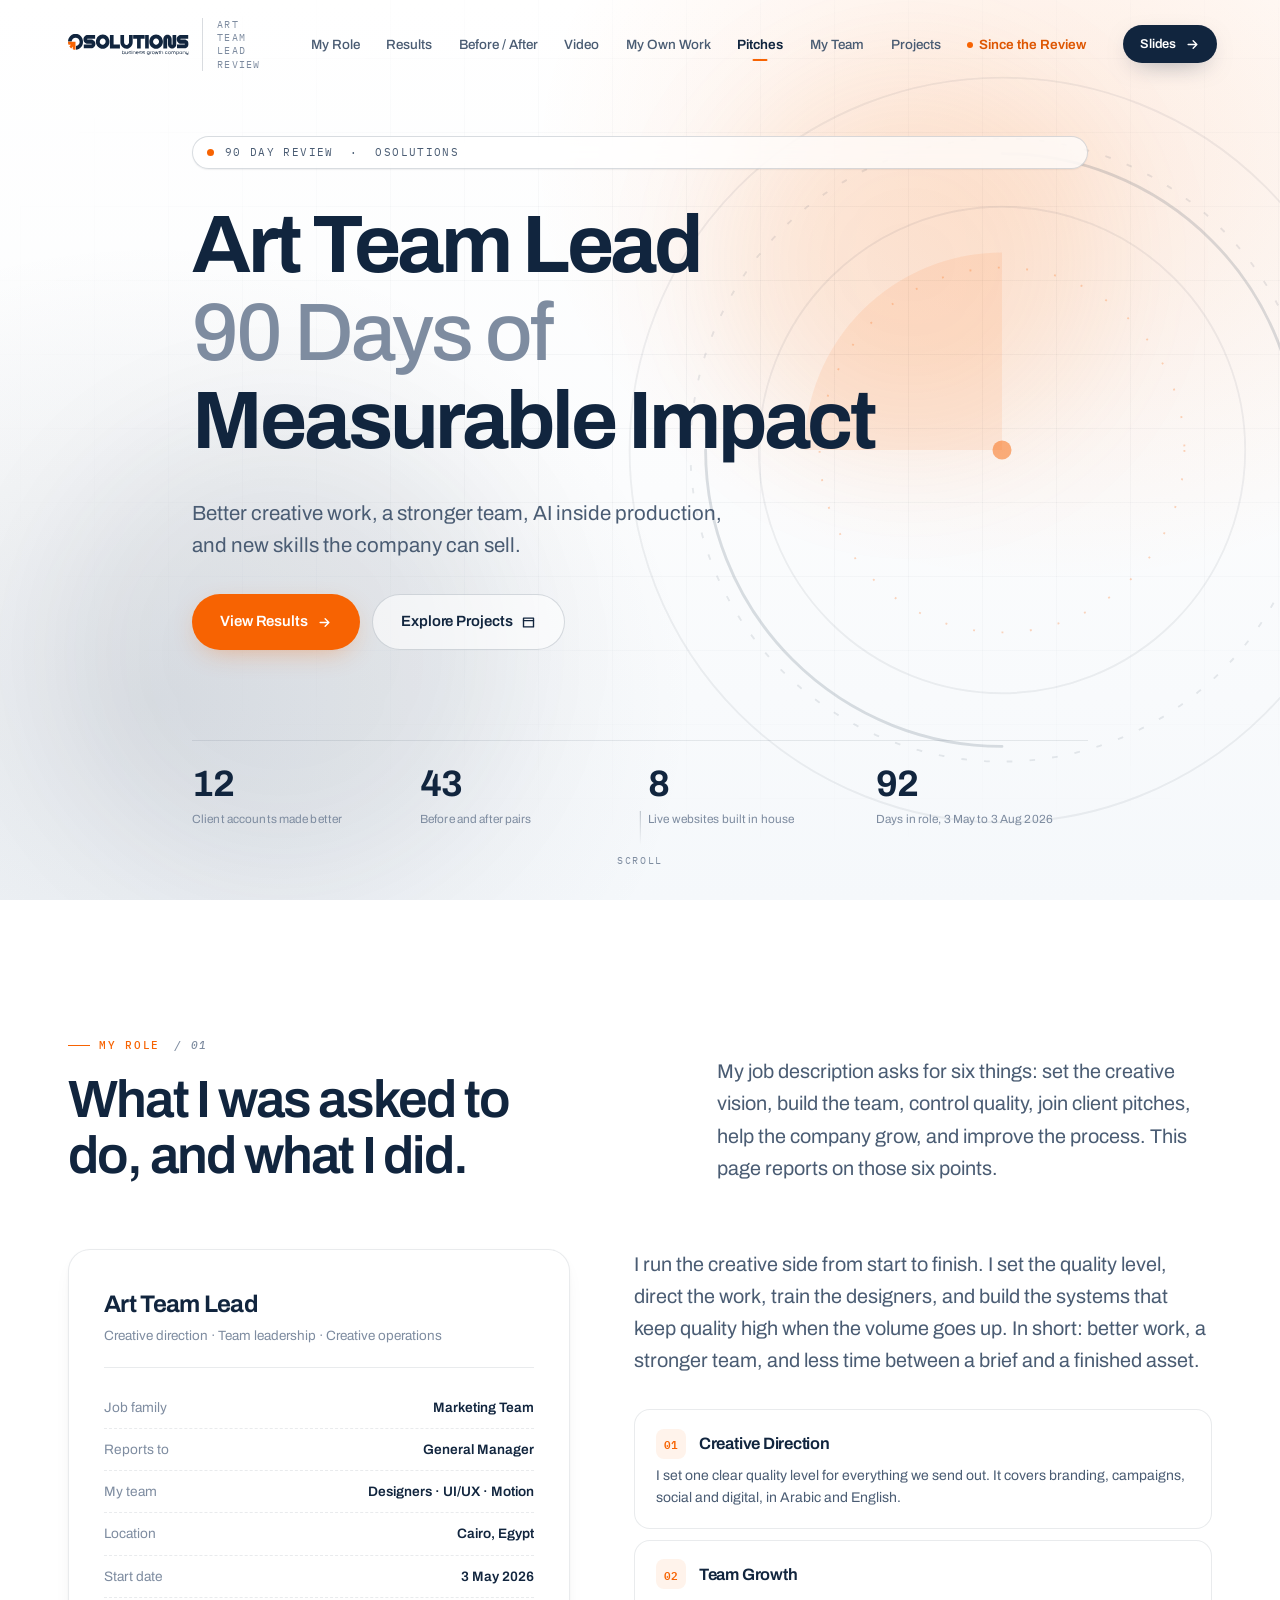
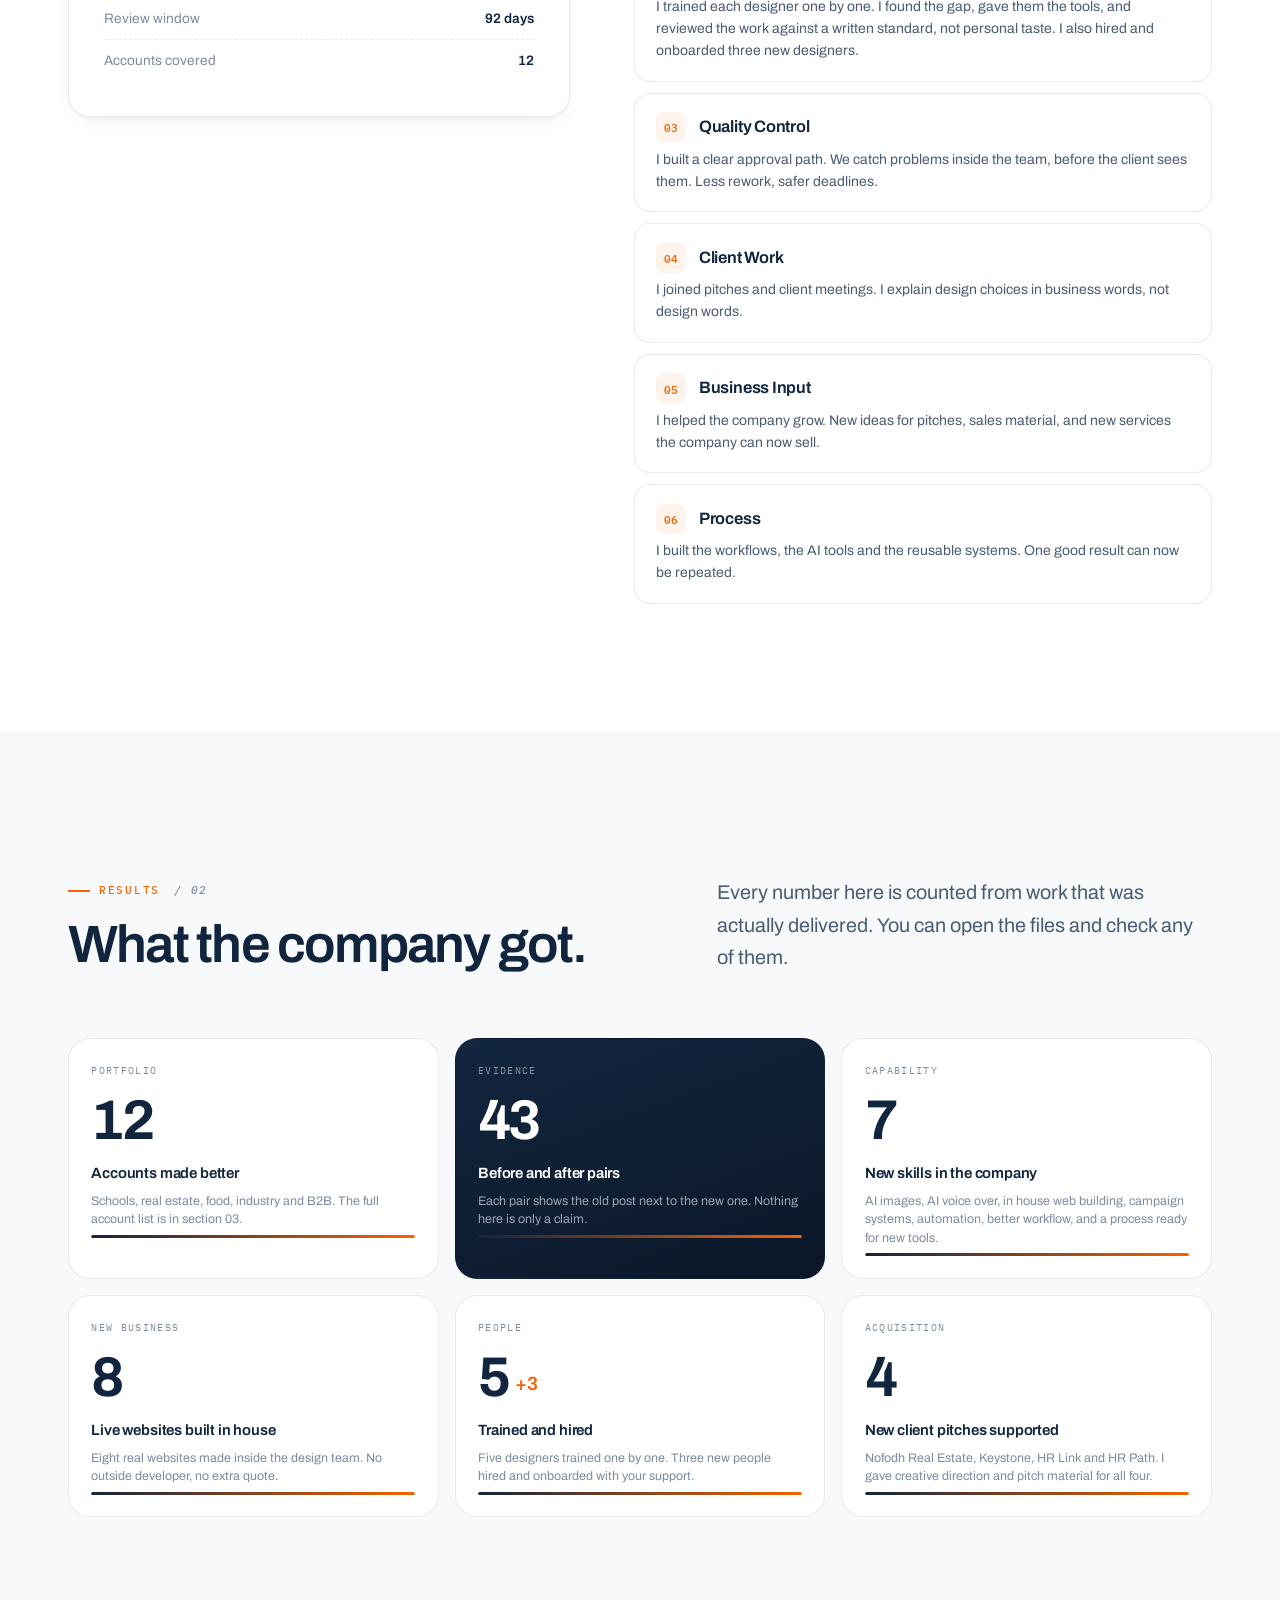
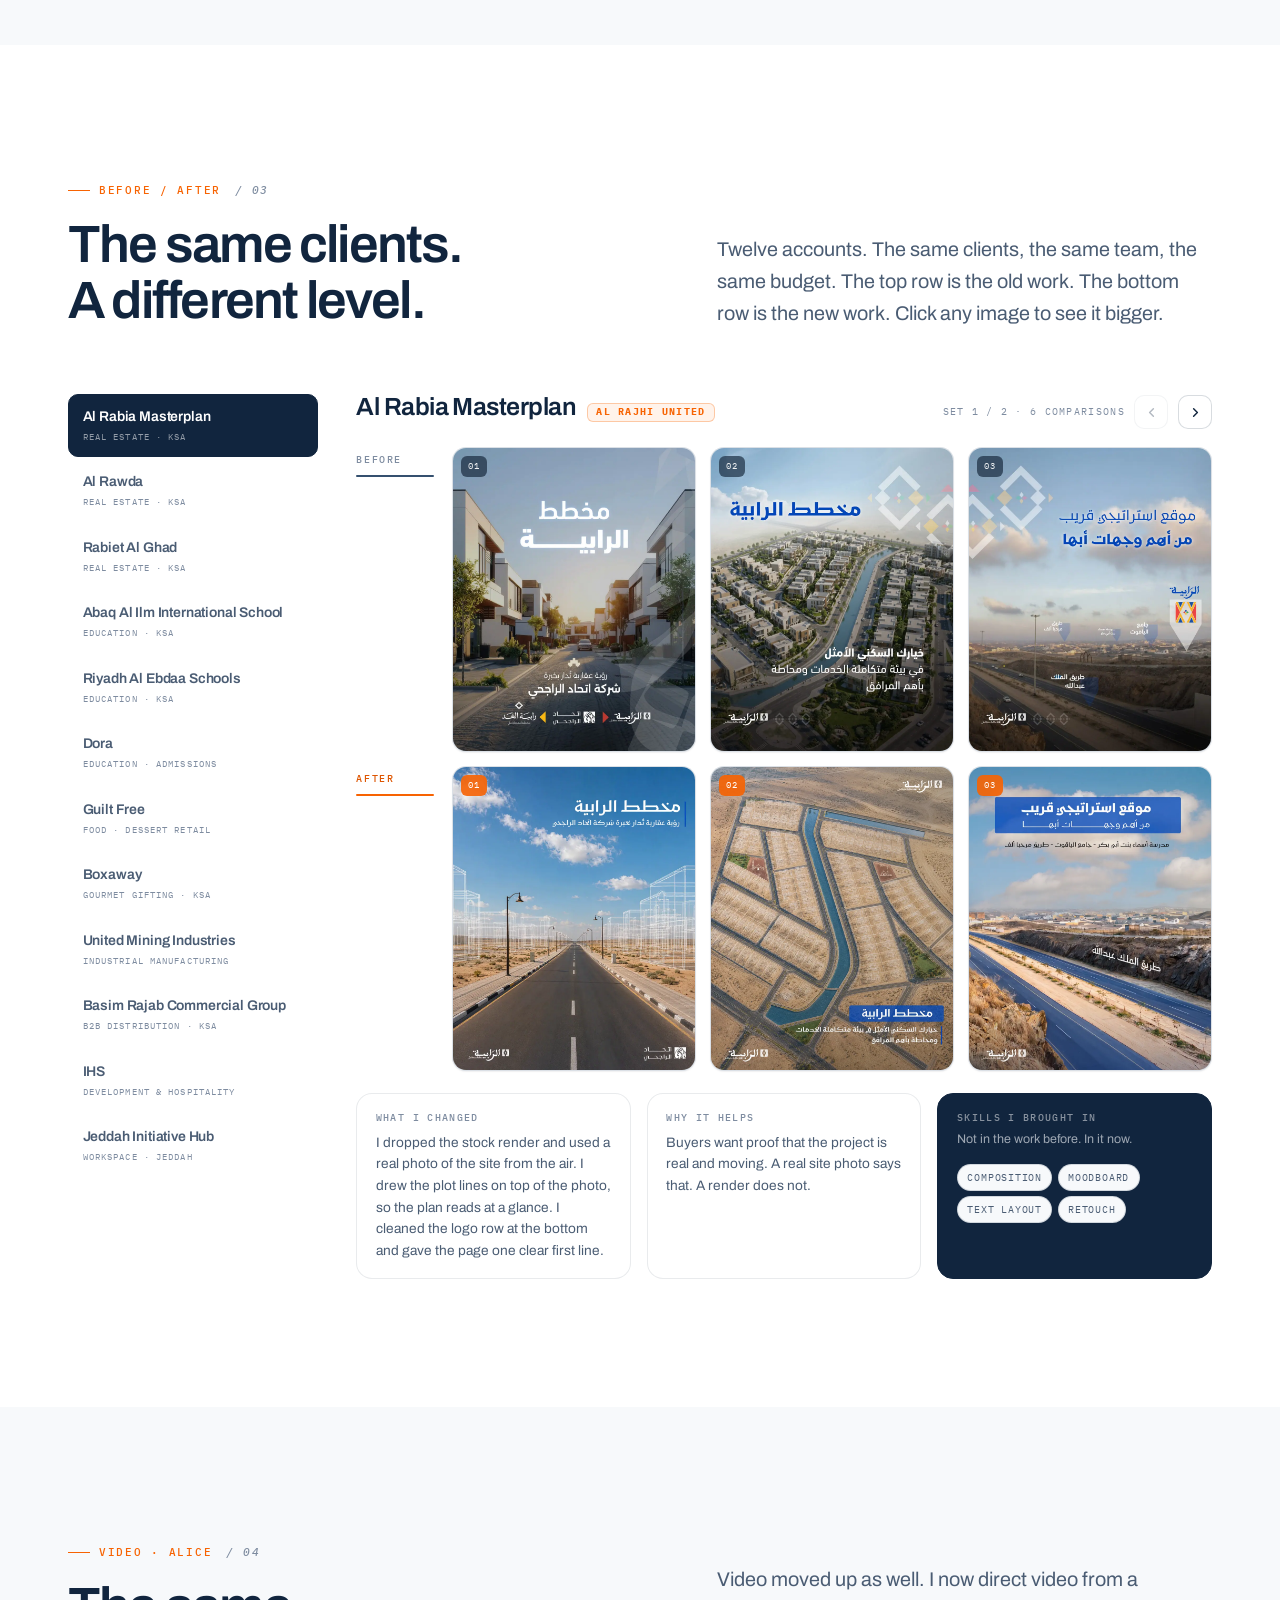
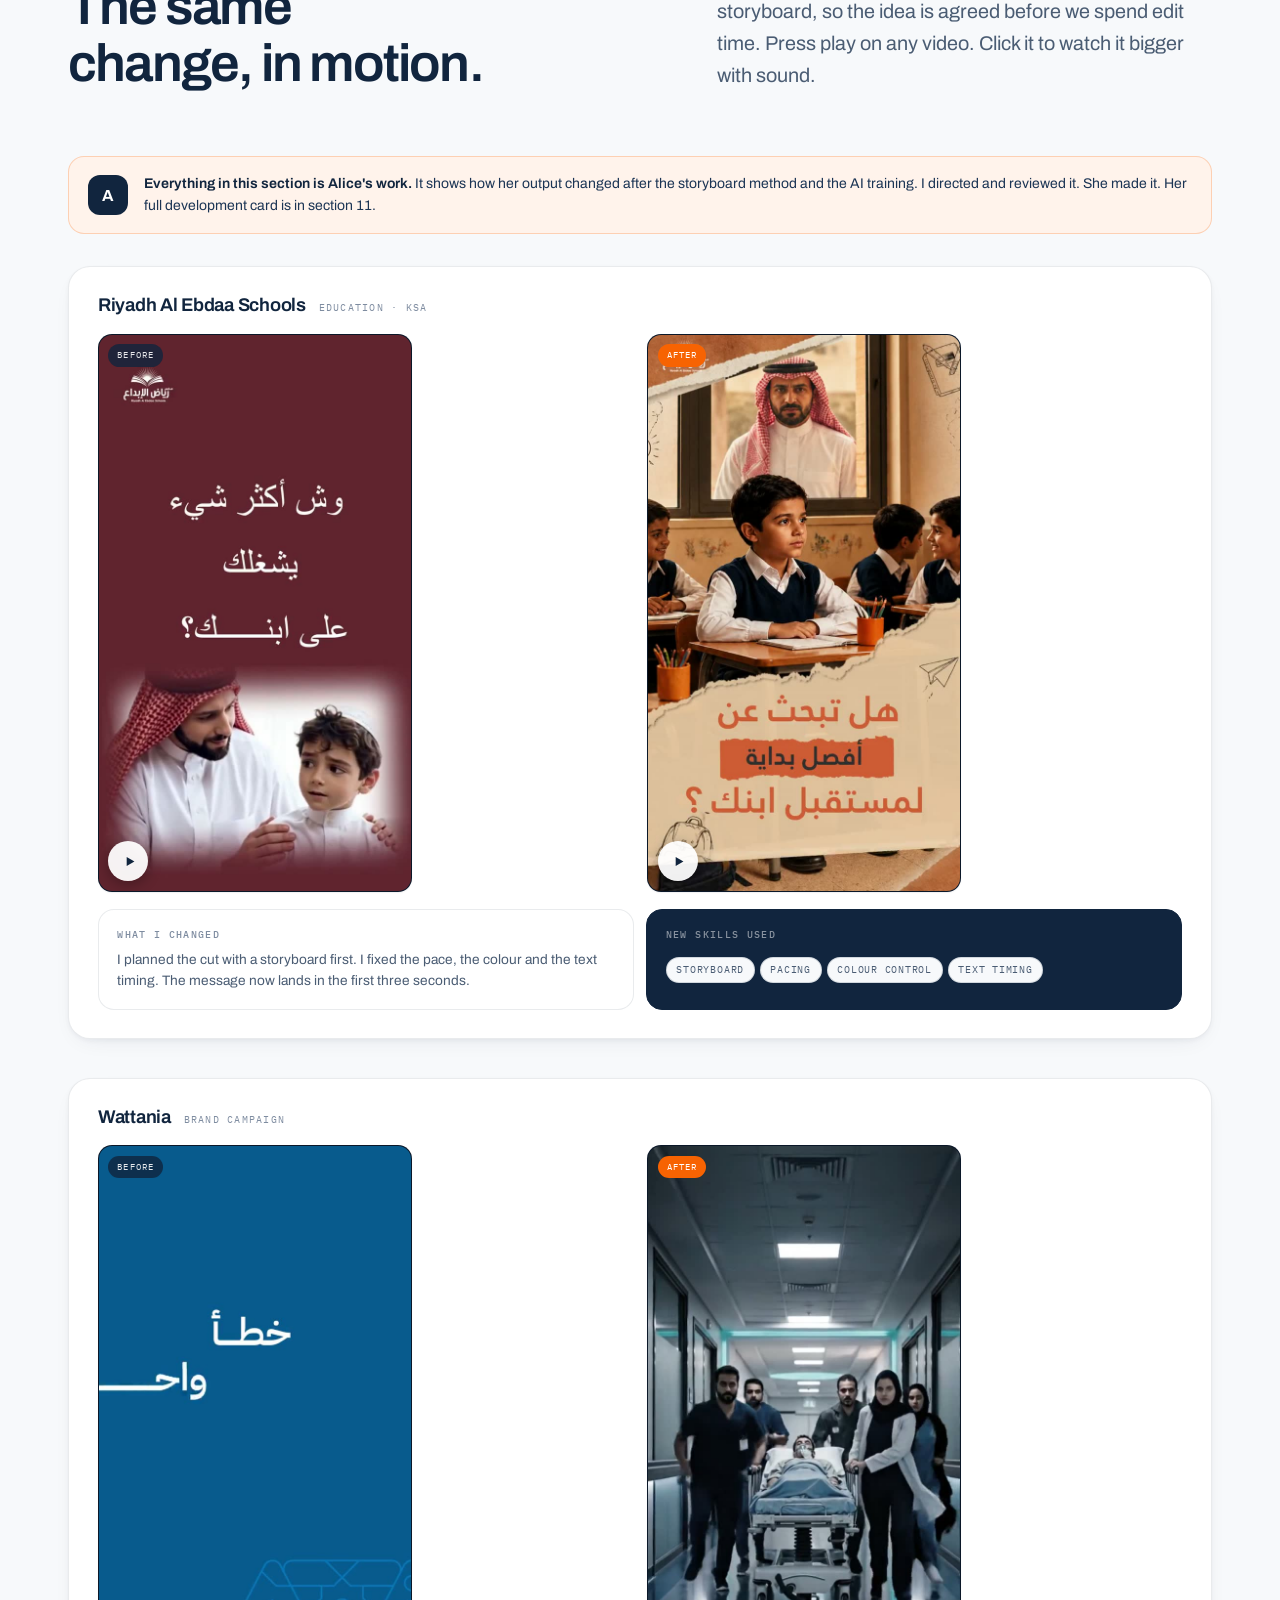
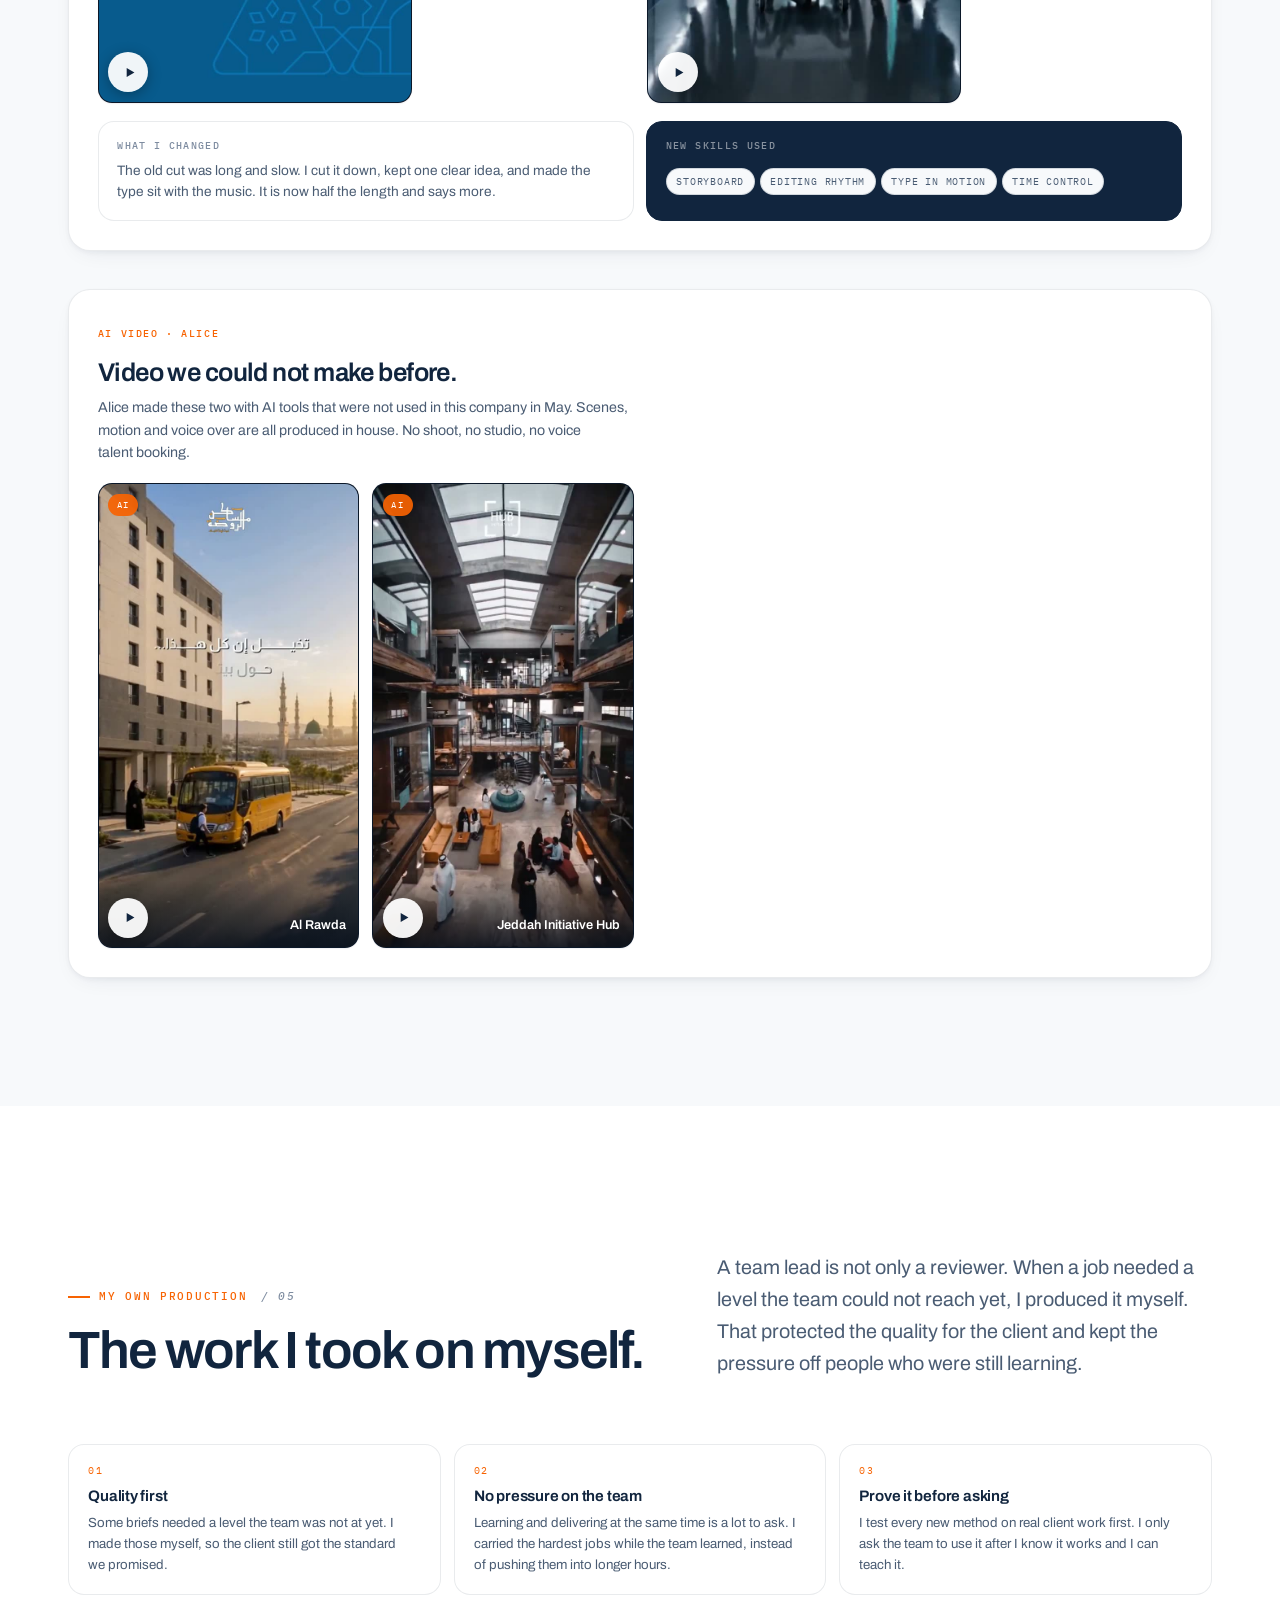
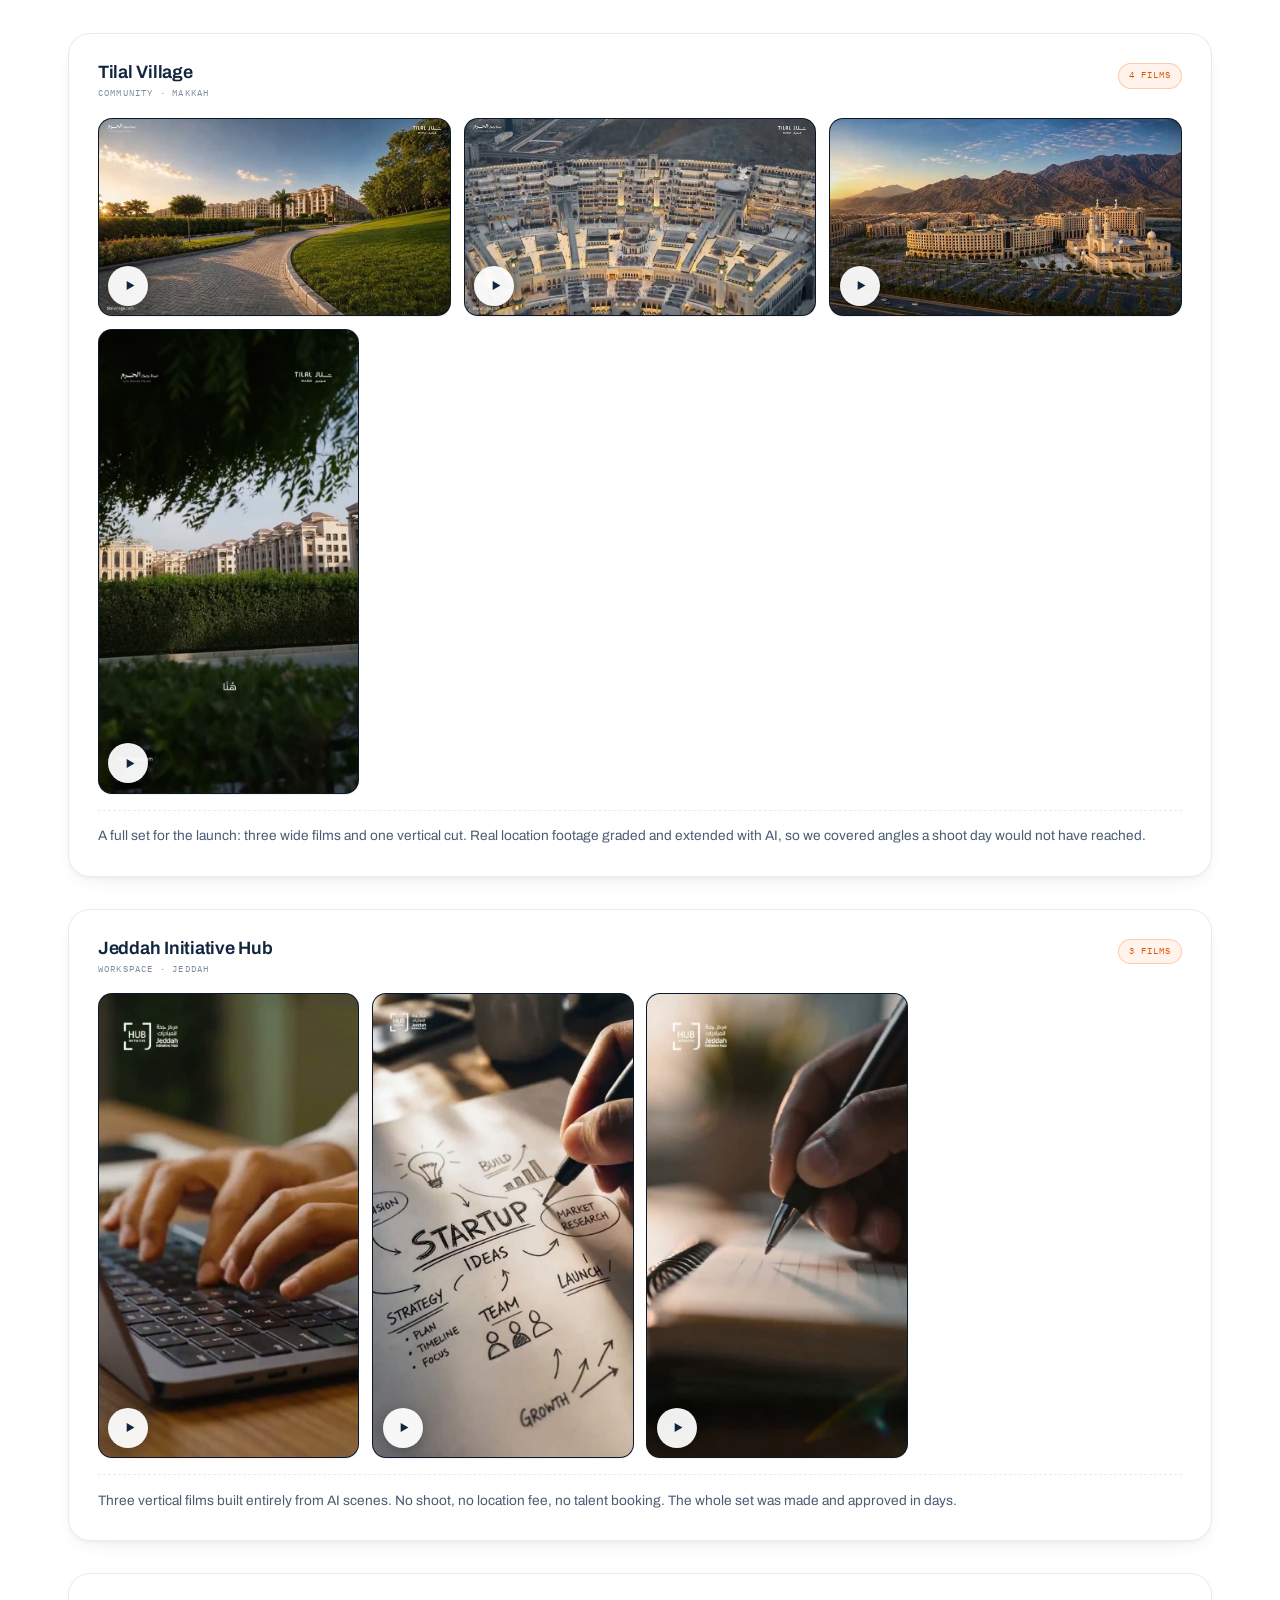
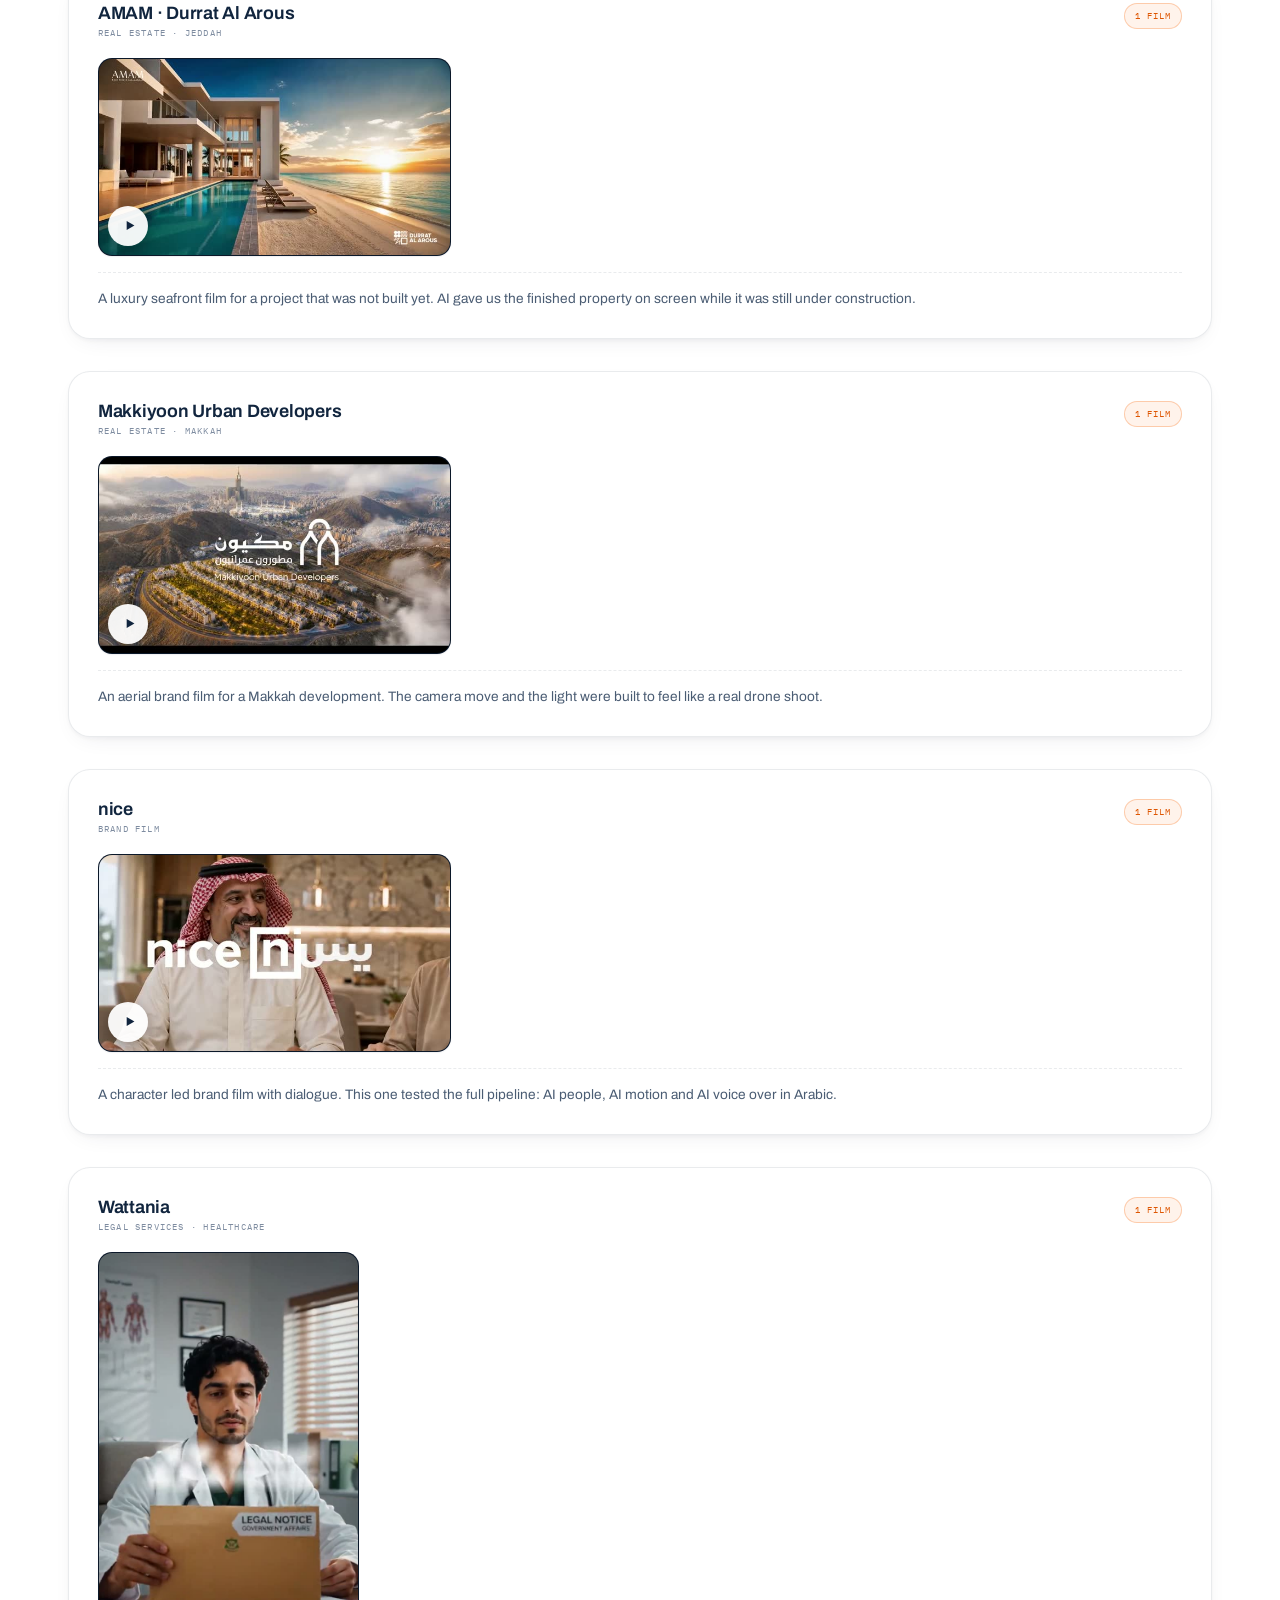
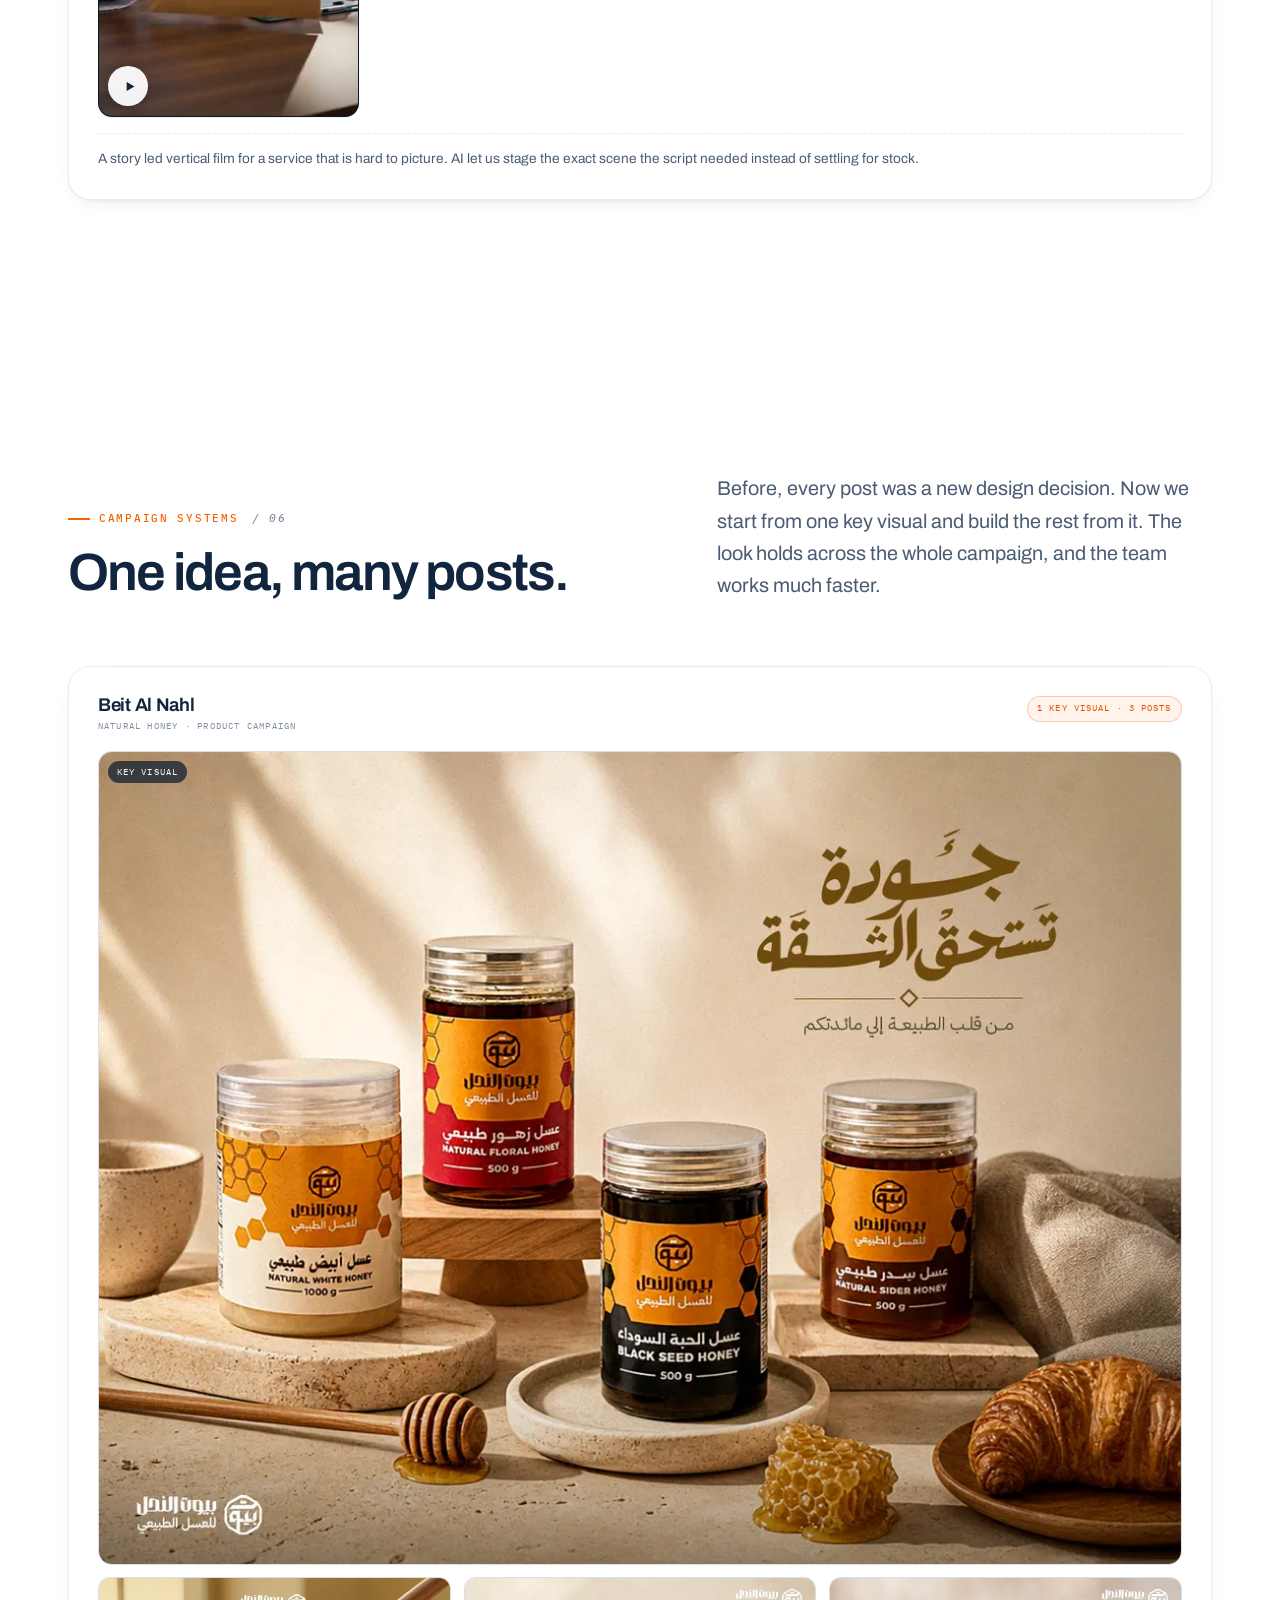
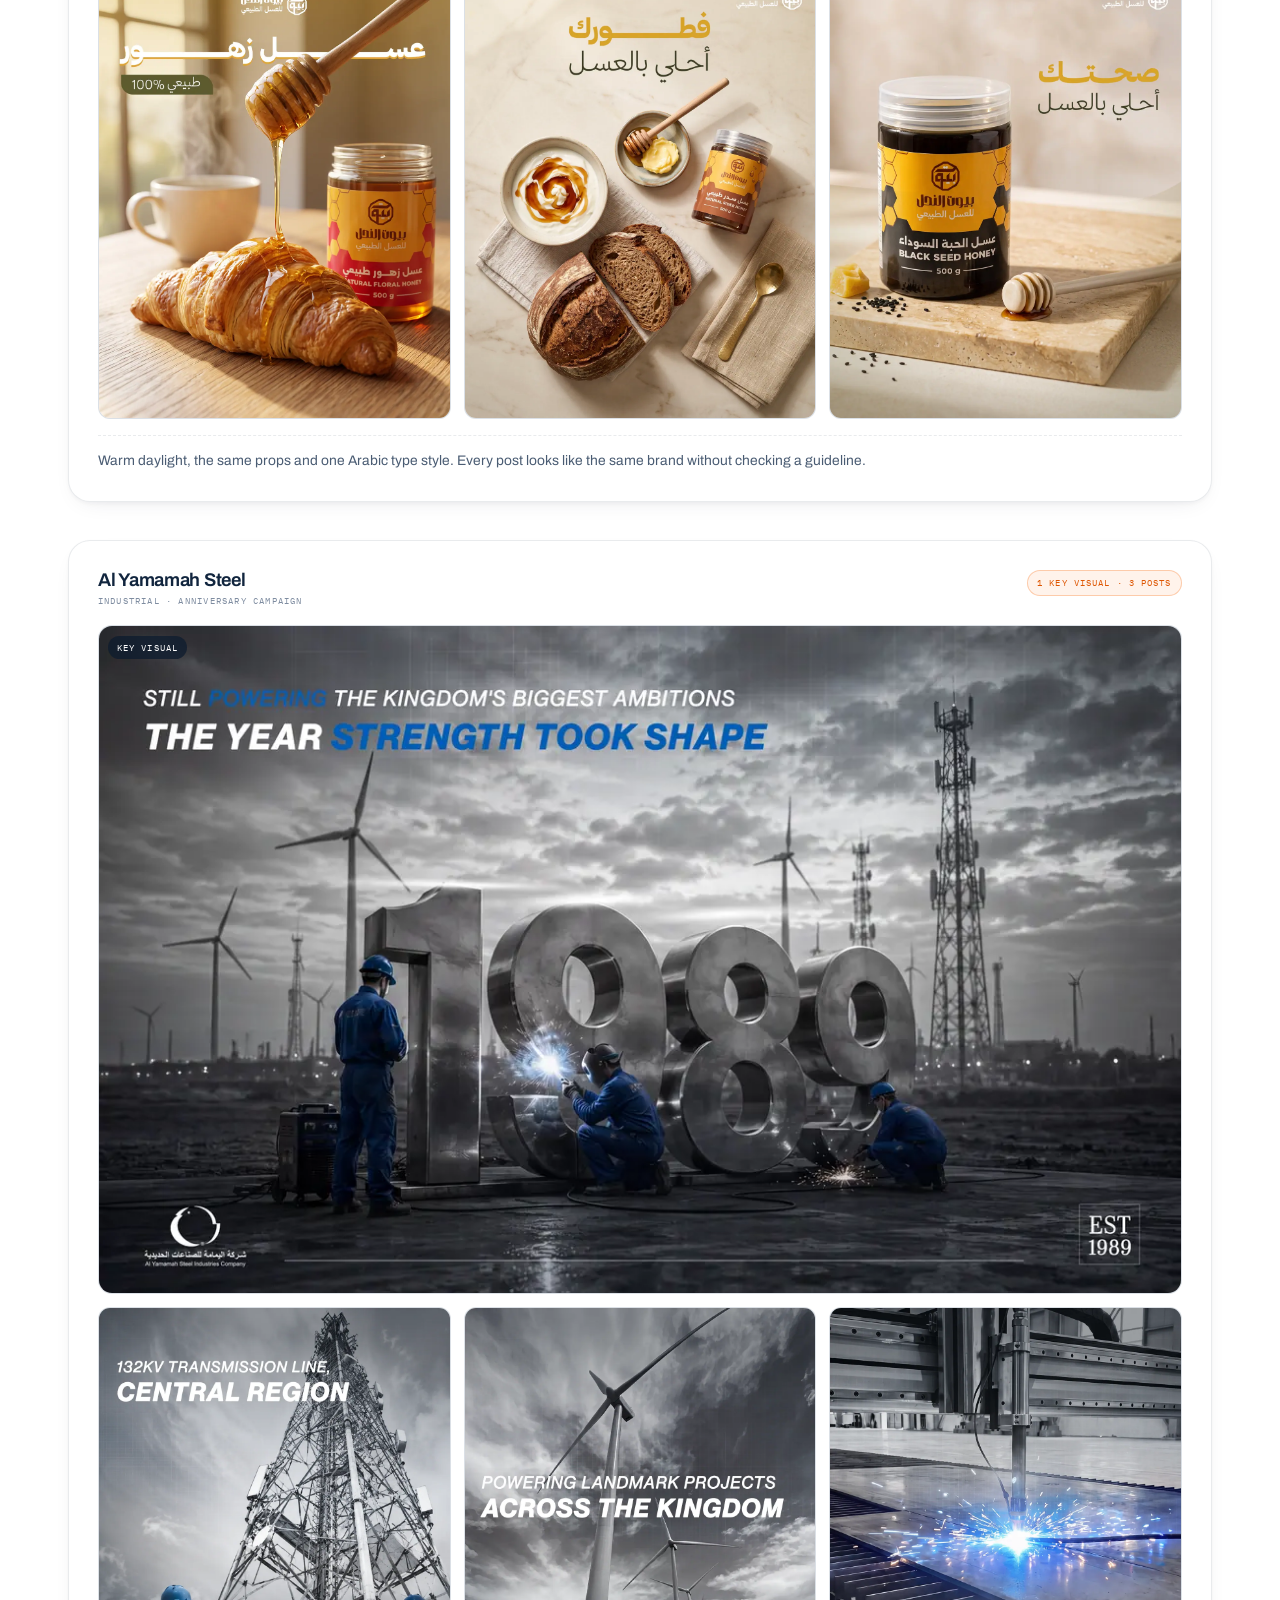
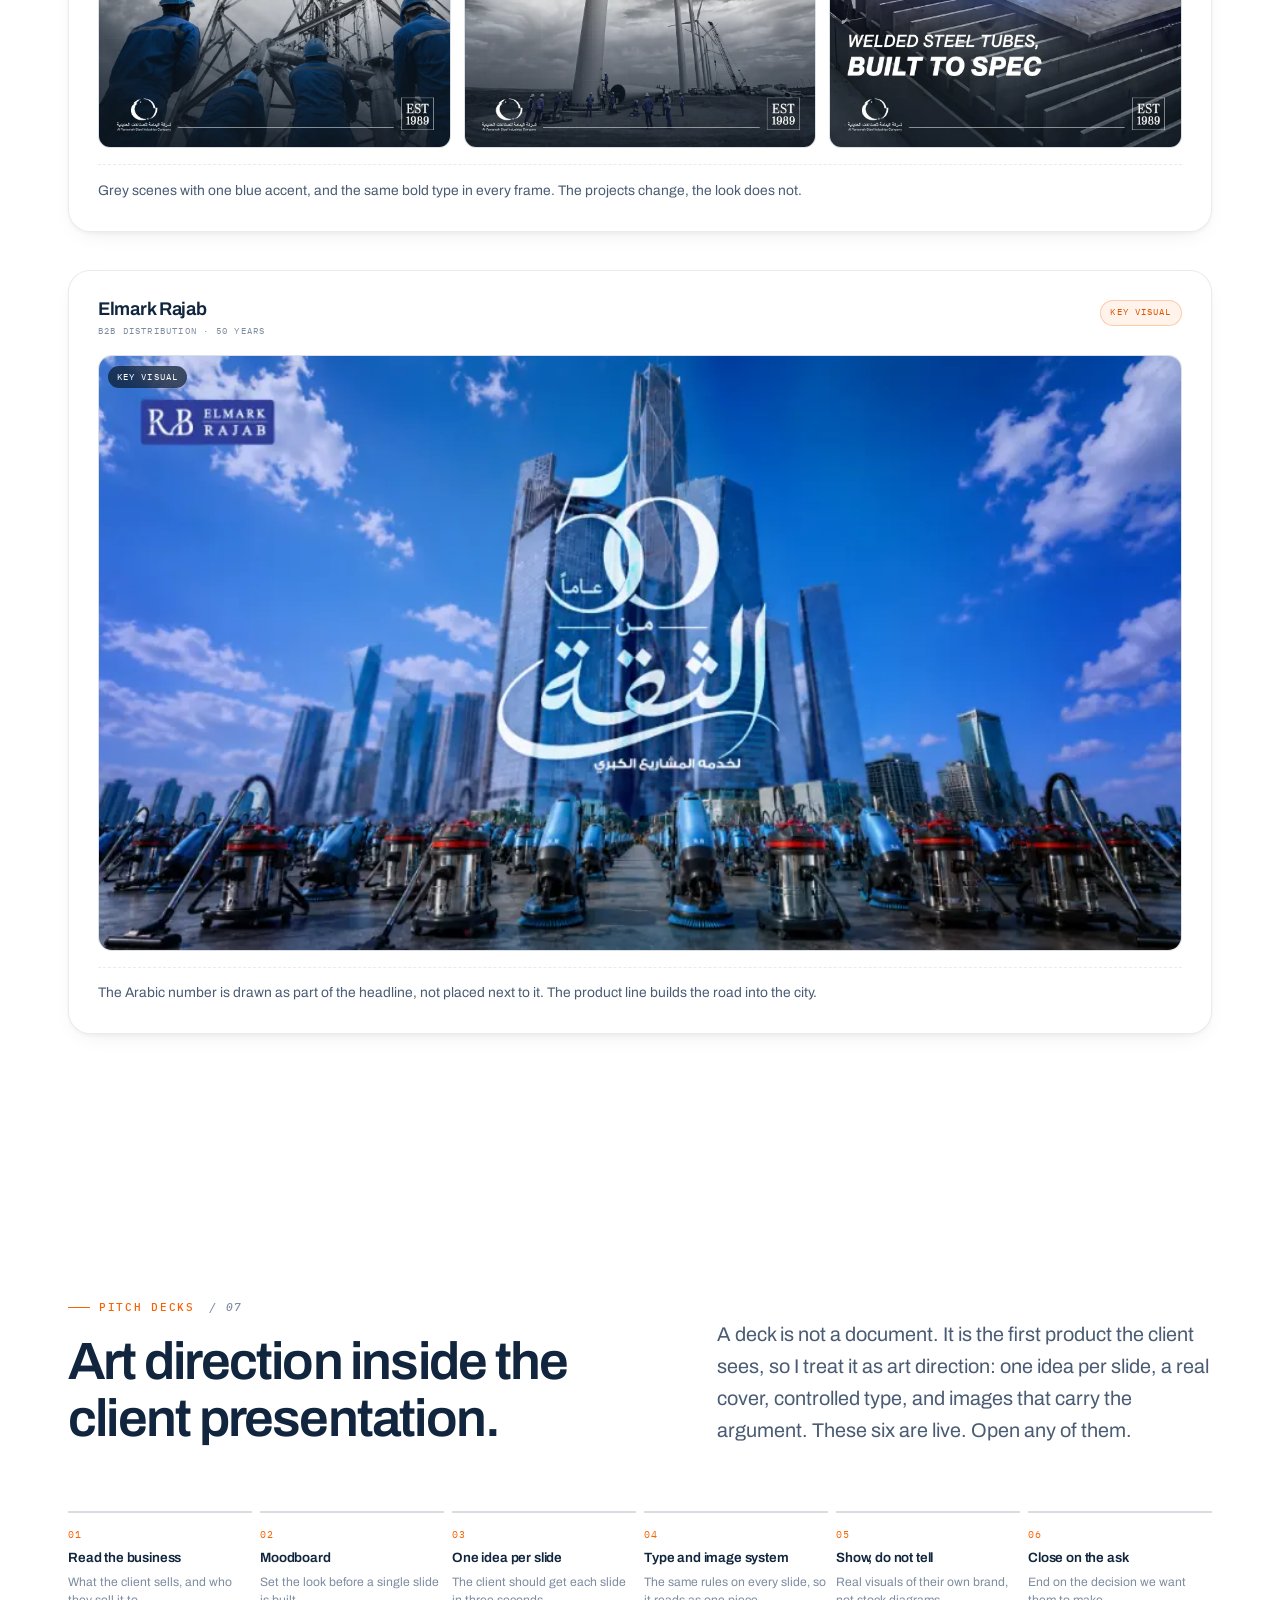
==== commit a493bfee: "Add section 08: before I came vs now, two auto-looping rows Co-Authored-By: Claude Opus 5.5 <noreply" ====
--- a/index.html
+++ b/index.html
@@ -12,7 +12,7 @@
 <link rel="preconnect" href="https://fonts.gstatic.com" crossorigin>
 <link href="https://fonts.googleapis.com/css2?family=Archivo:wdth,wght@100..125,300..800&family=IBM+Plex+Mono:wght@400;500;600&family=IBM+Plex+Sans+Arabic:wght@400;500;600;700&display=swap" rel="stylesheet">
 <link rel="stylesheet" href="assets/css/main.css">
-<link rel="stylesheet" href="assets/css/now.css?v=11">
+<link rel="stylesheet" href="assets/css/now.css?v=12">
 </head>
 <body>
 
@@ -1019,7 +1019,8 @@
         <li><a href="#n-accounts"><i>05</i> New accounts</a></li>
         <li><a href="#n-work"><i>06</i> The work</a></li>
         <li><a href="#n-sites"><i>07</i> Landing pages</a></li>
-        <li><a href="#n-close"><i>08</i> Where we are</a></li>
+        <li><a href="#n-compare"><i>08</i> Before and now</a></li>
+        <li><a href="#n-close"><i>09</i> Where we are</a></li>
       </ol>
     </nav>
 
@@ -1243,10 +1244,33 @@
         <div id="nwSites"></div>
       </section>
 
+      <!-- ============ 08 · BEFORE / NOW ============ -->
+      <section class="nw-block nw-bn-block" id="n-compare">
+        <div class="nw-head" data-reveal>
+          <span class="nw-num">08</span>
+          <div>
+            <h2>Before I came, and now.</h2>
+            <p>A quick look at the difference. The top row is the company's design work before I joined. The bottom row is the latest work from the team. Same company, same kind of clients. Hover to pause, click any design to see it big.</p>
+          </div>
+        </div>
+
+        <div class="nw-bn" data-reveal>
+          <div class="nw-bn__row nw-bn__row--before">
+            <span class="nw-bn__tag">Before I joined</span>
+            <div class="nw-bn__track" id="nwBefore"></div>
+          </div>
+          <div class="nw-bn__mid" aria-hidden="true"><i></i><span>Same company · new standard</span><i></i></div>
+          <div class="nw-bn__row nw-bn__row--now">
+            <span class="nw-bn__tag nw-bn__tag--now">Now</span>
+            <div class="nw-bn__track" id="nwNow"></div>
+          </div>
+        </div>
+      </section>
+
       <!-- ============ 08 · CLOSE ============ -->
       <section class="nw-block nw-end" id="n-close">
         <div class="nw-head" data-reveal>
-          <span class="nw-num">08</span>
+          <span class="nw-num">09</span>
           <div>
             <h2>Better at every step.</h2>
             <p>Nothing here happened in one jump. Each part moved forward in stages, and each stage held.</p>
@@ -1292,7 +1316,7 @@
   </div>
 </footer>
 
-<script src="assets/js/now.js?v=8"></script>
+<script src="assets/js/now.js?v=9"></script>
 <script src="assets/js/main.js?v=2"></script>
 </body>
 </html>
--- a/assets/css/now.css
+++ b/assets/css/now.css
@@ -448,3 +448,50 @@
 .nw-kind--video  { background: #FFF0E3; color: var(--nw-acc-ink); }
 .nw-kind--social { background: #E3ECF7; color: #1D4F86; }
 .nw-kind--print  { background: #DDF0E5; color: #14603A; }
+
+/* ---------- 08 · Before I came vs now (auto-looping rows) ---------- */
+.nw-bn {
+  position: relative; margin-inline: calc(var(--gut) * -.5); padding: clamp(1rem, 2vw, 1.4rem) 0;
+  background: var(--bg-navy); border-radius: var(--r-xl); overflow: hidden;
+}
+.nw-bn__row { position: relative; overflow: hidden; padding-block: .4rem;
+  -webkit-mask-image: linear-gradient(90deg, transparent, #000 6%, #000 94%, transparent);
+          mask-image: linear-gradient(90deg, transparent, #000 6%, #000 94%, transparent); }
+.nw-bn__tag {
+  position: absolute; z-index: 2; left: clamp(1rem, 3vw, 1.6rem); top: 1rem;
+  font-family: var(--font-mono); font-size: .72rem; font-weight: 600; letter-spacing: .1em; text-transform: uppercase;
+  padding: .4rem .75rem; border-radius: 999px; background: rgba(255, 255, 255, .92); color: var(--nw-ink); box-shadow: 0 6px 20px -8px rgba(0, 0, 0, .5);
+}
+.nw-bn__tag--now { background: var(--nw-acc); color: #fff; }
+.nw-bn__track { display: flex; width: max-content; animation: nwLoop var(--nw-bn-dur, 120s) linear infinite; }
+.nw-bn__track.is-reverse { animation-direction: reverse; }
+.nw-bn__row:hover .nw-bn__track { animation-play-state: paused; }
+.nw-bn__set { display: flex; gap: .7rem; padding-right: .7rem; }
+@keyframes nwLoop { from { transform: translateX(0); } to { transform: translateX(-50%); } }
+
+.nw-bn__item {
+  position: relative; flex: 0 0 auto; height: clamp(170px, 22vw, 270px); padding: 0; border: 0; border-radius: 10px;
+  overflow: hidden; cursor: zoom-in; background: #1B2A3E; transition: transform .35s var(--ease), box-shadow .35s var(--ease);
+}
+.nw-bn__item img { height: 100%; width: auto; display: block; }
+.nw-bn__item:hover { transform: translateY(-3px); box-shadow: 0 14px 30px -12px rgba(0, 0, 0, .6); }
+.nw-bn__row--before .nw-bn__item img { filter: saturate(.85); }
+.nw-bn__item.is-video { cursor: pointer; }
+.nw-bn__play {
+  position: absolute; left: .55rem; bottom: .55rem; width: 32px; height: 32px; border-radius: 50%;
+  display: grid; place-items: center; background: rgba(255, 255, 255, .94); color: var(--nw-ink);
+}
+.nw-bn__play svg { width: 12px; height: 12px; margin-left: 2px; }
+
+.nw-bn__mid { display: flex; align-items: center; gap: 1rem; padding: .5rem clamp(1rem, 3vw, 1.6rem); }
+.nw-bn__mid i { flex: 1; height: 1px; background: rgba(255, 255, 255, .16); }
+.nw-bn__mid span { font-family: var(--font-mono); font-size: .72rem; letter-spacing: .12em; text-transform: uppercase; color: rgba(255, 255, 255, .7); white-space: nowrap; }
+
+@media (max-width: 640px) {
+  .nw-bn { margin-inline: calc(var(--gut) * -1); border-radius: 0; }
+  .nw-bn__item { height: 190px; }
+}
+@media (prefers-reduced-motion: reduce) {
+  .nw-bn__track { animation: none; }
+  .nw-bn__row { overflow-x: auto; -webkit-mask-image: none; mask-image: none; }
+}
